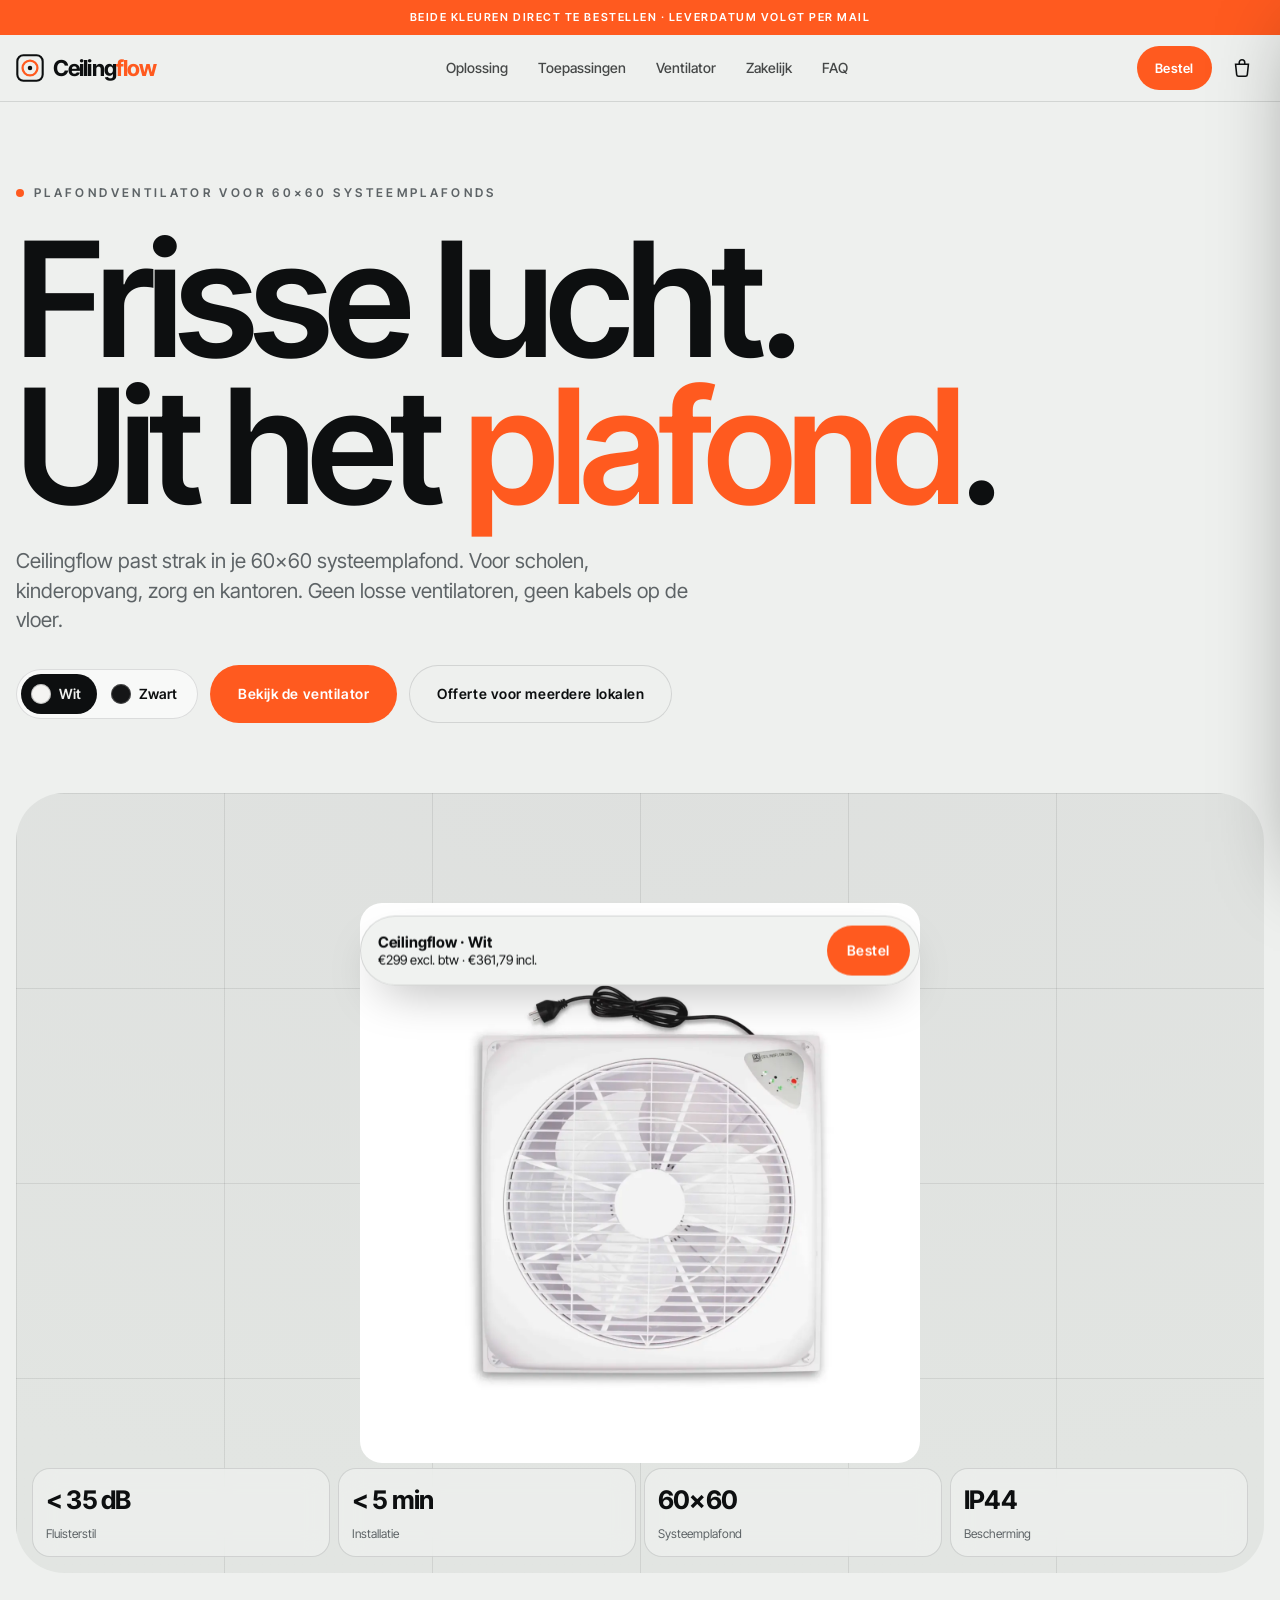
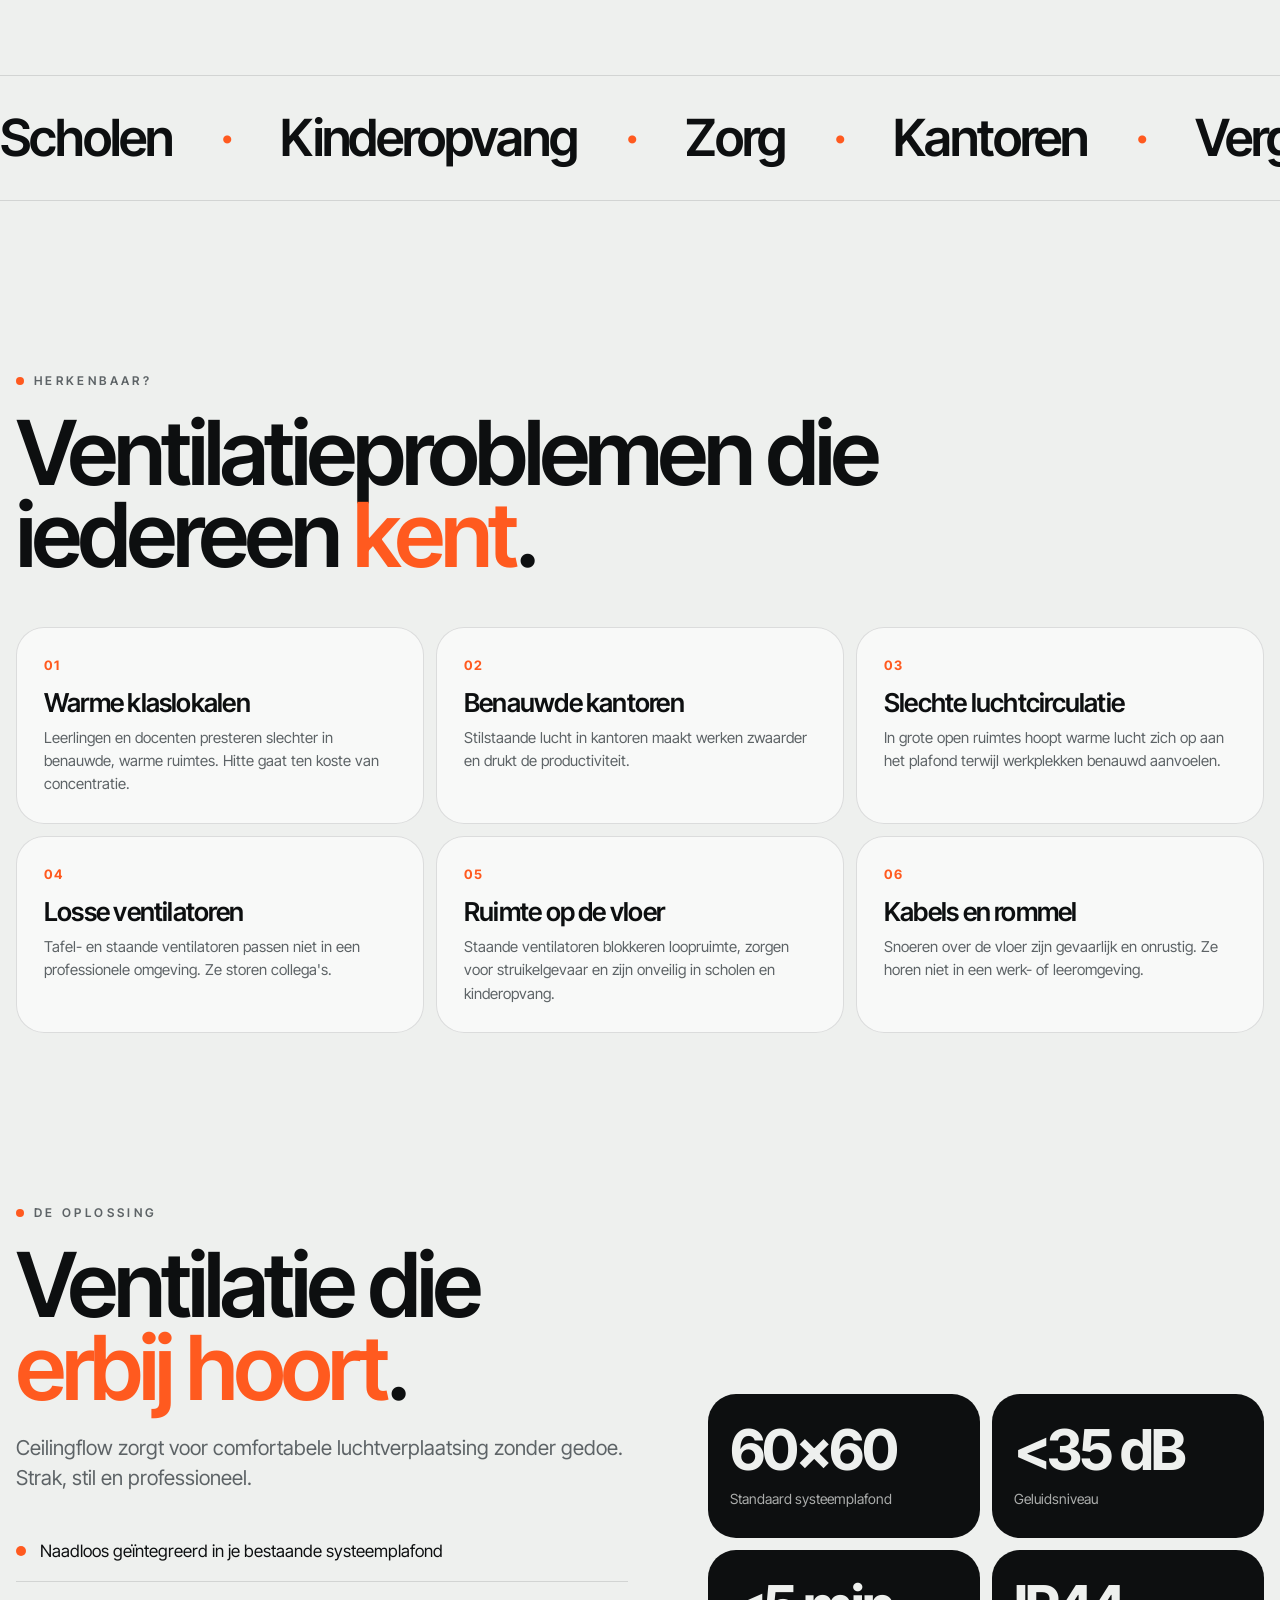
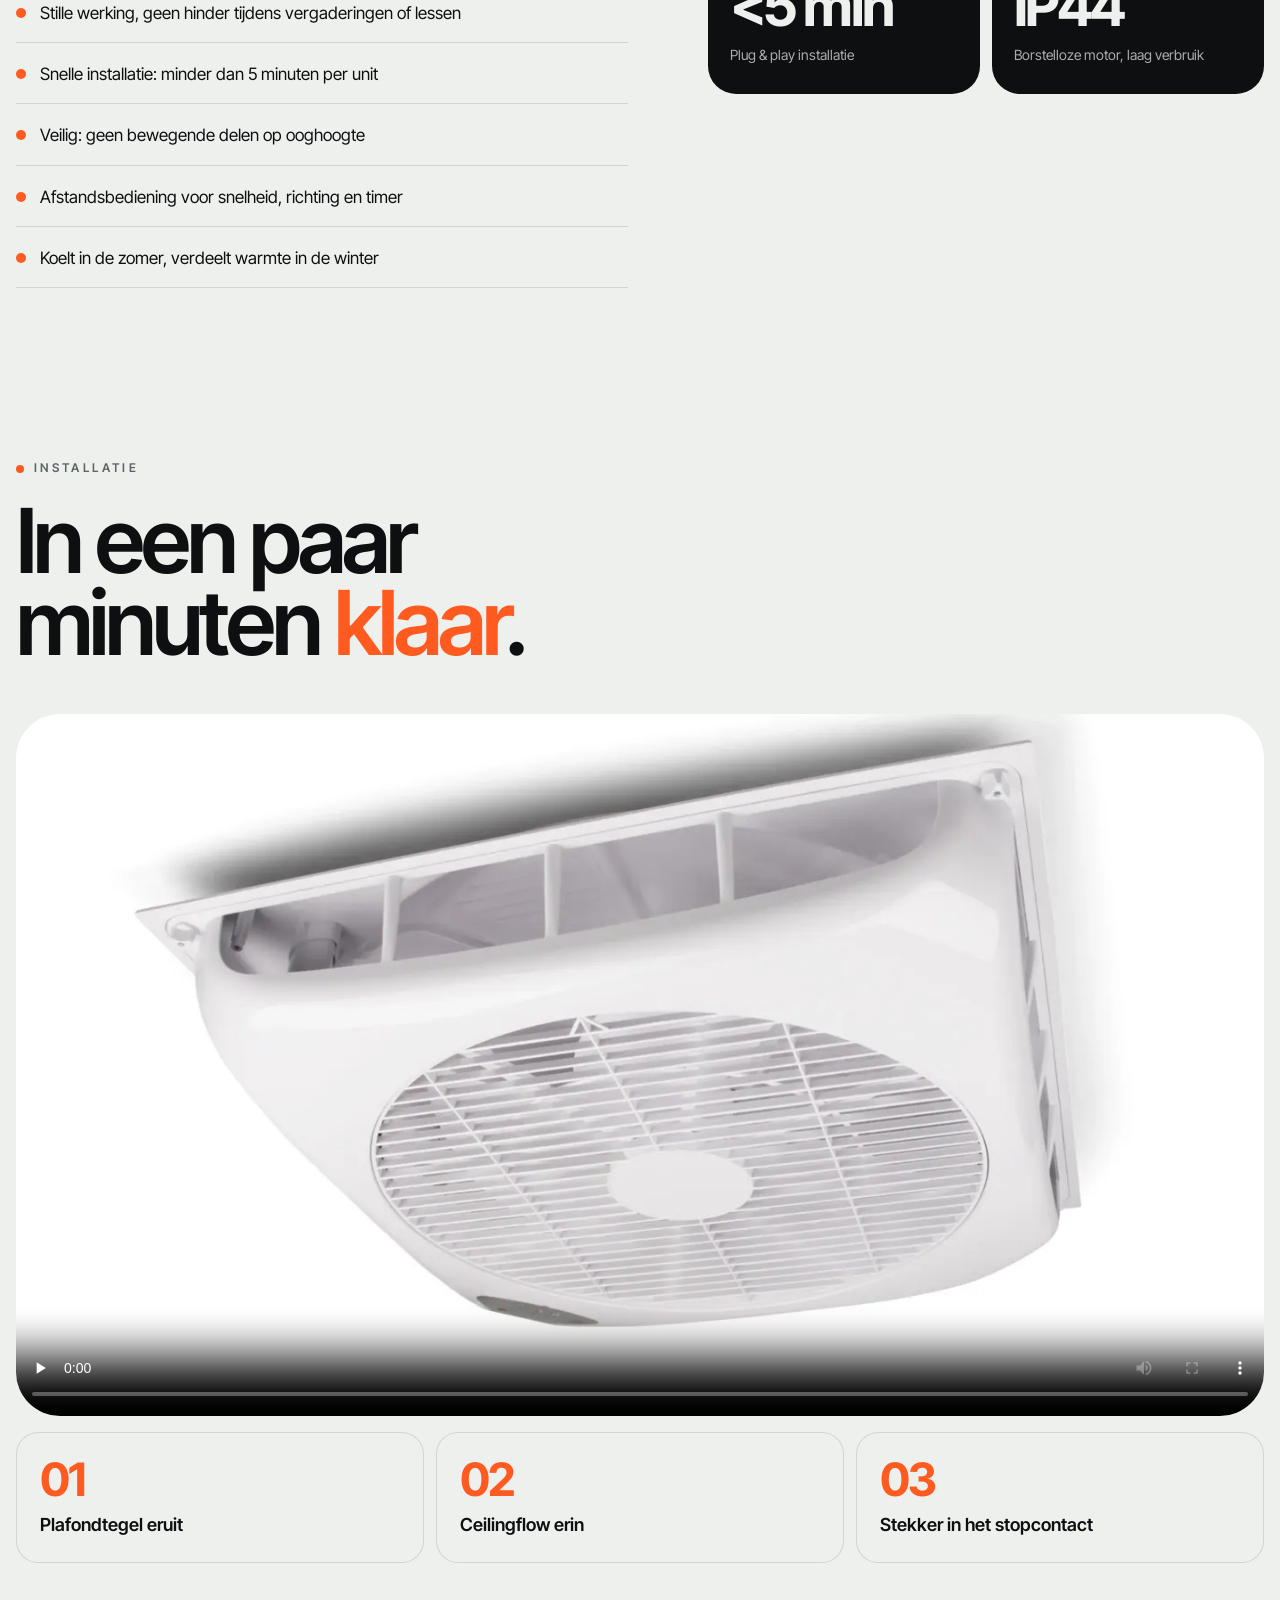
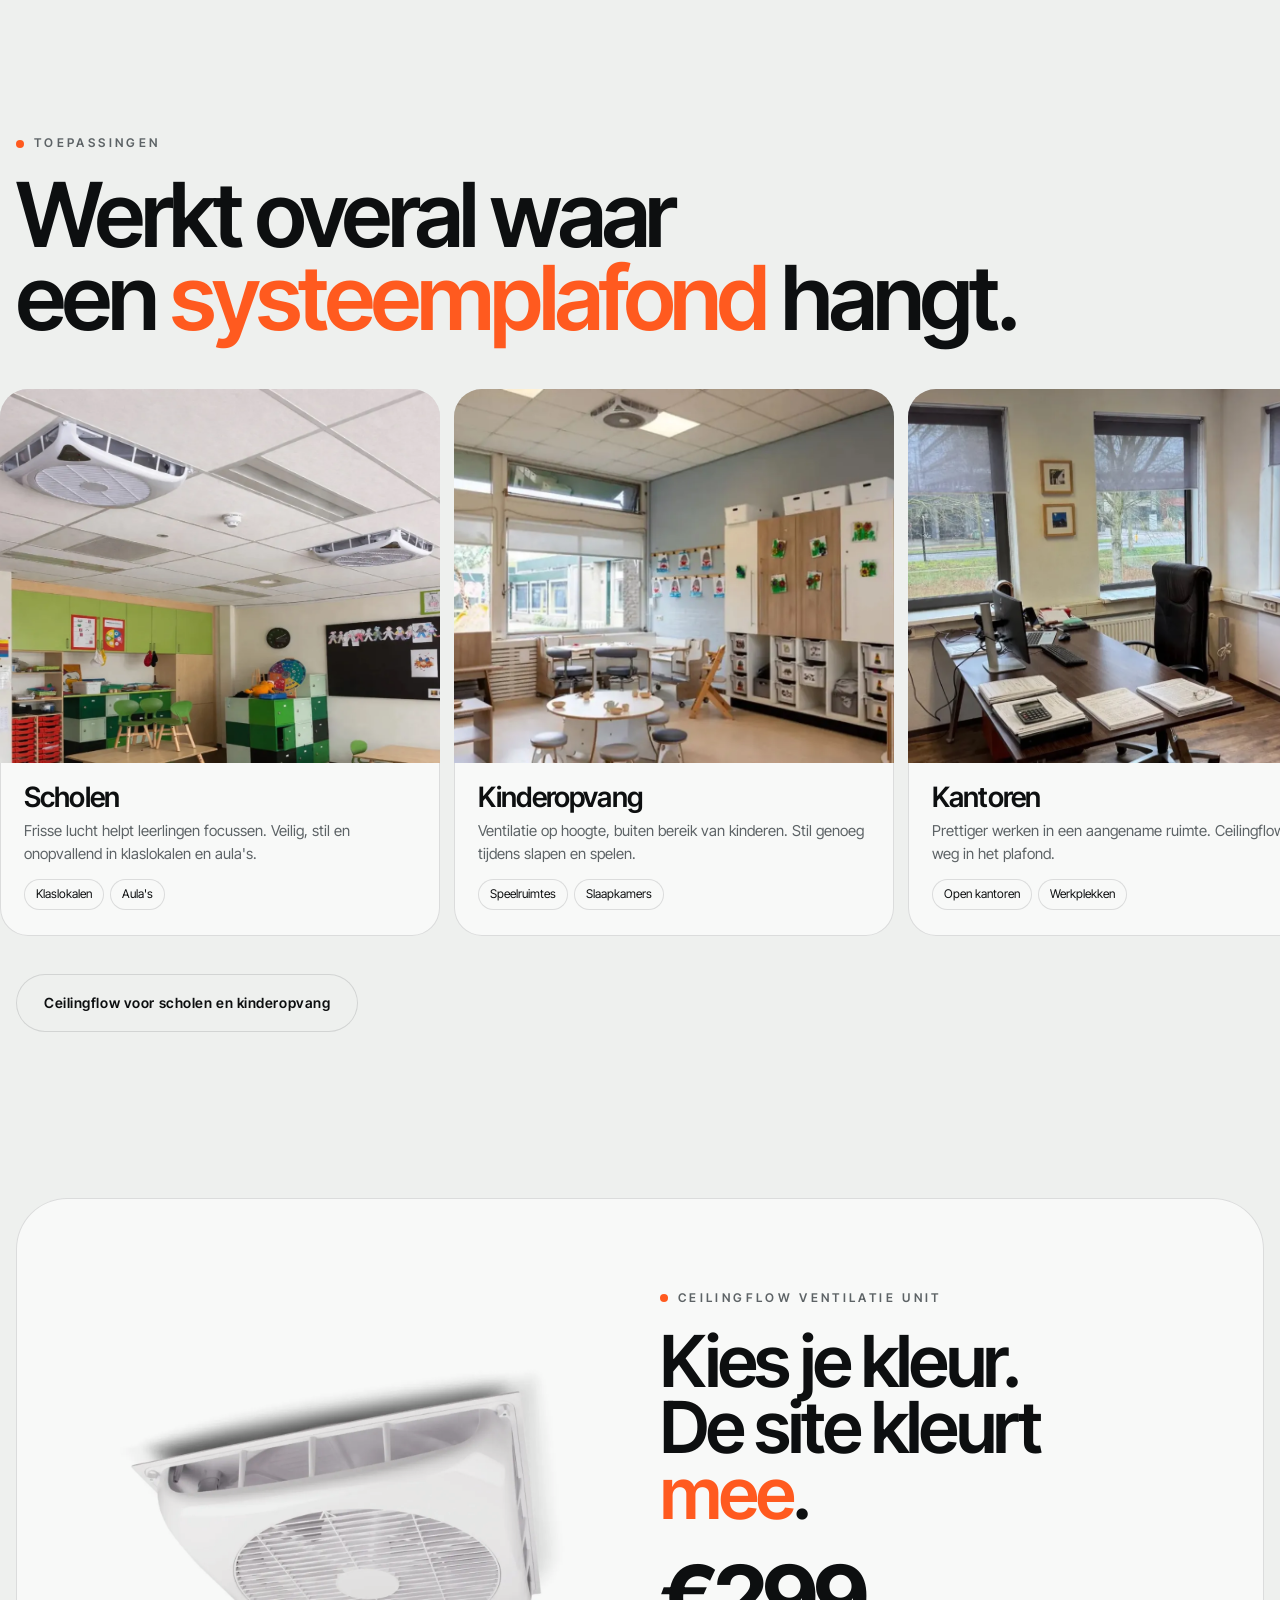
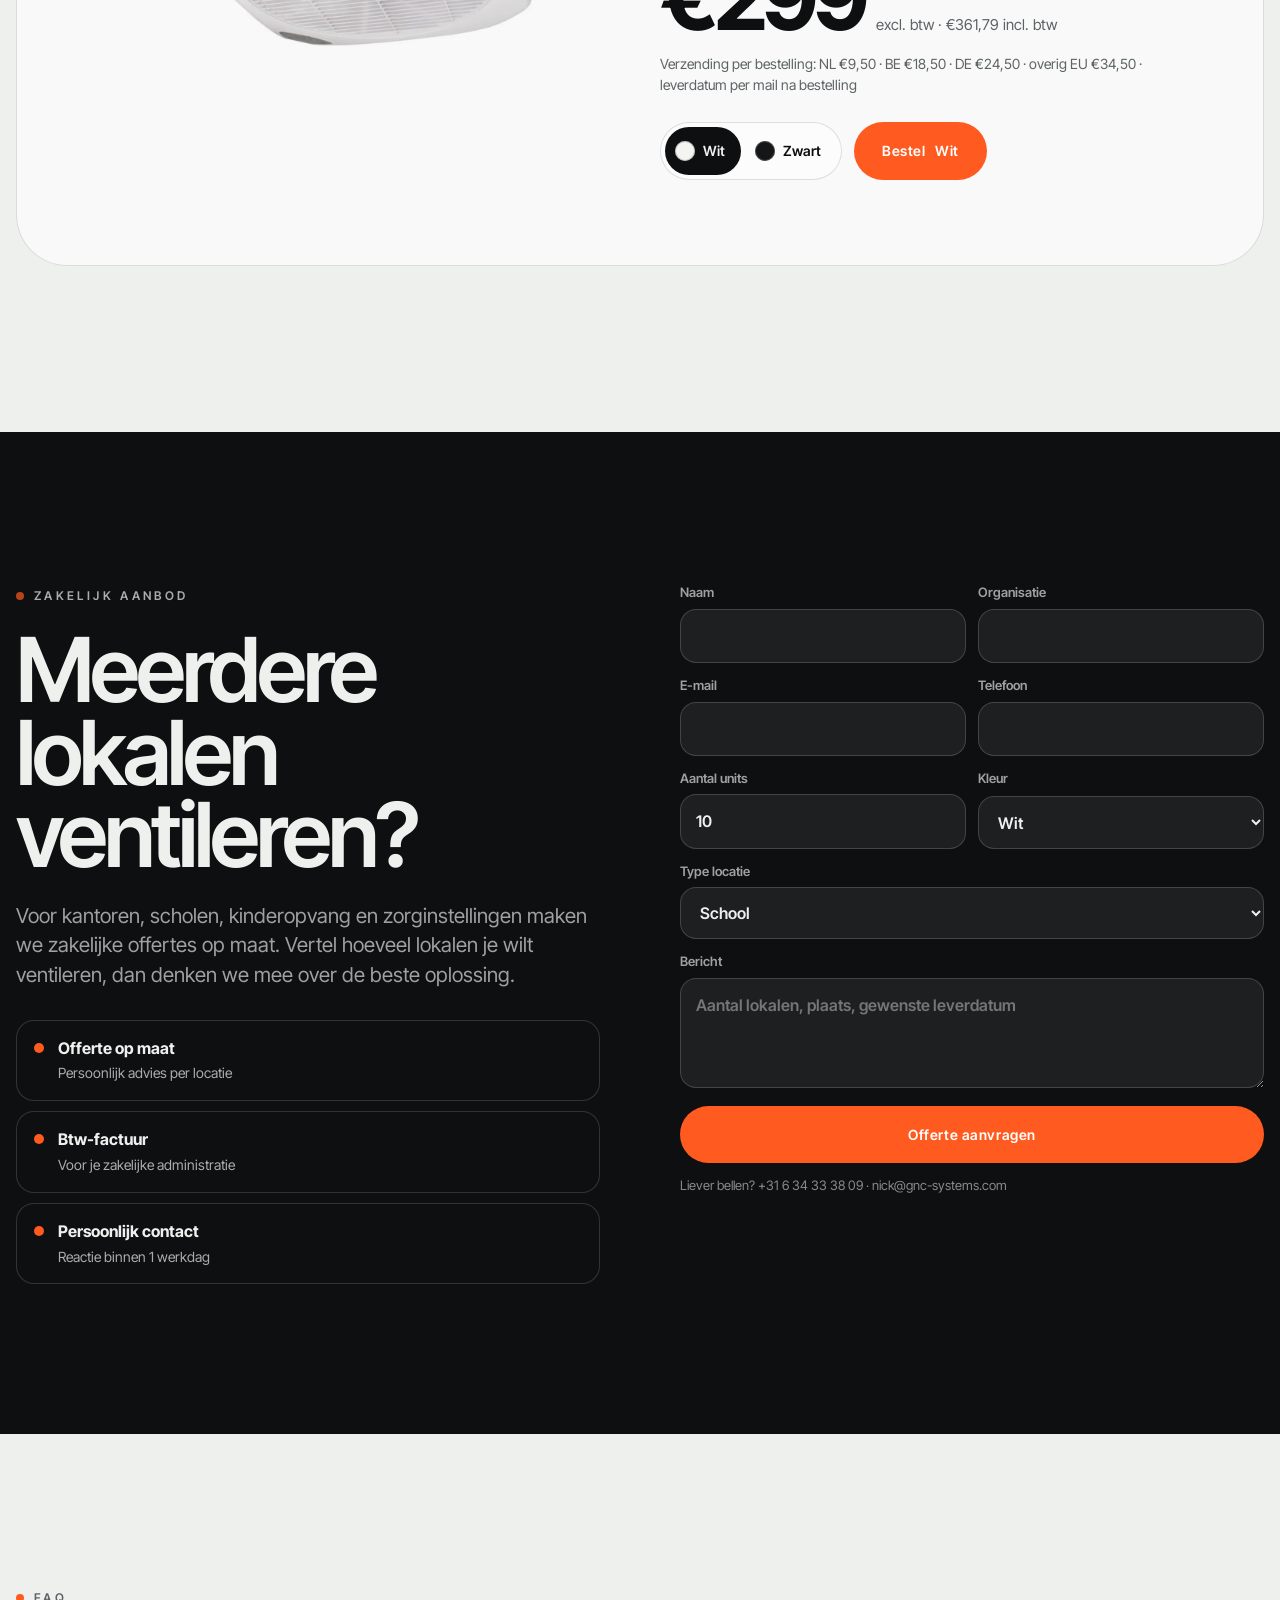
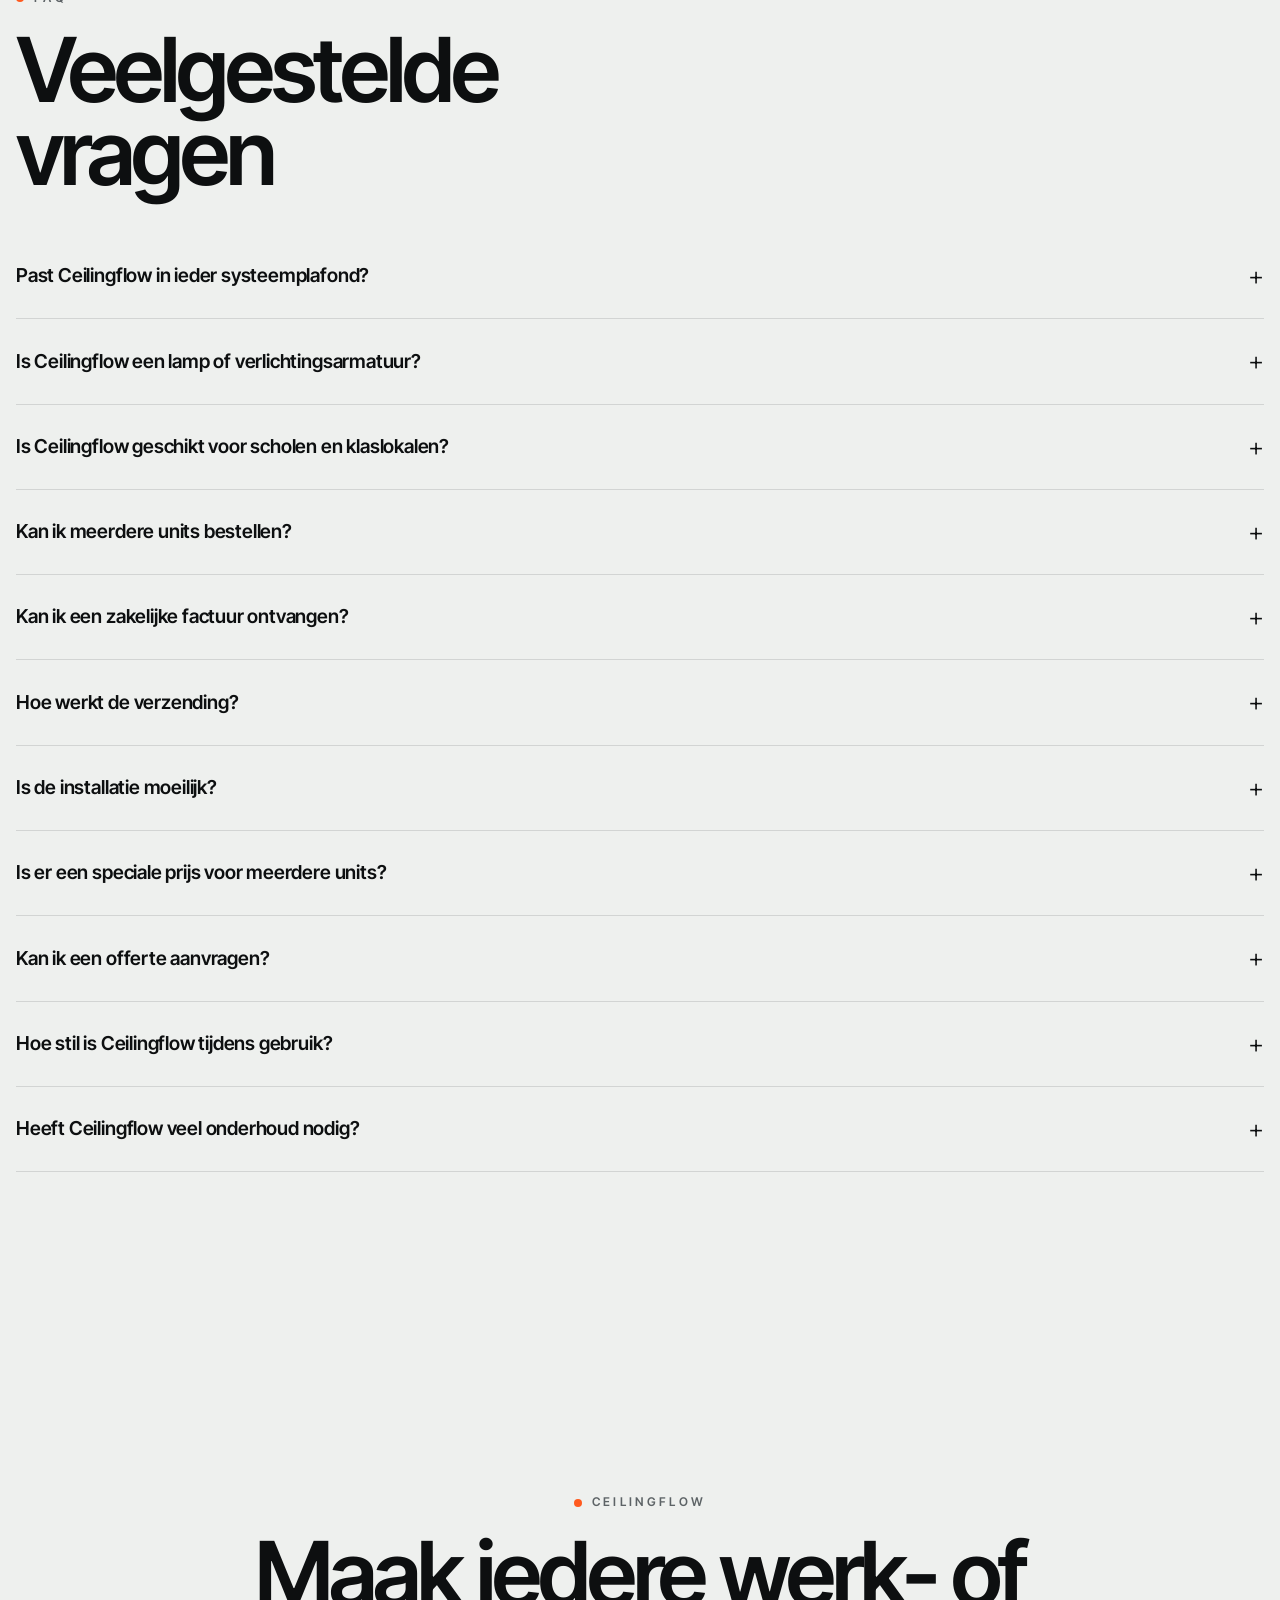
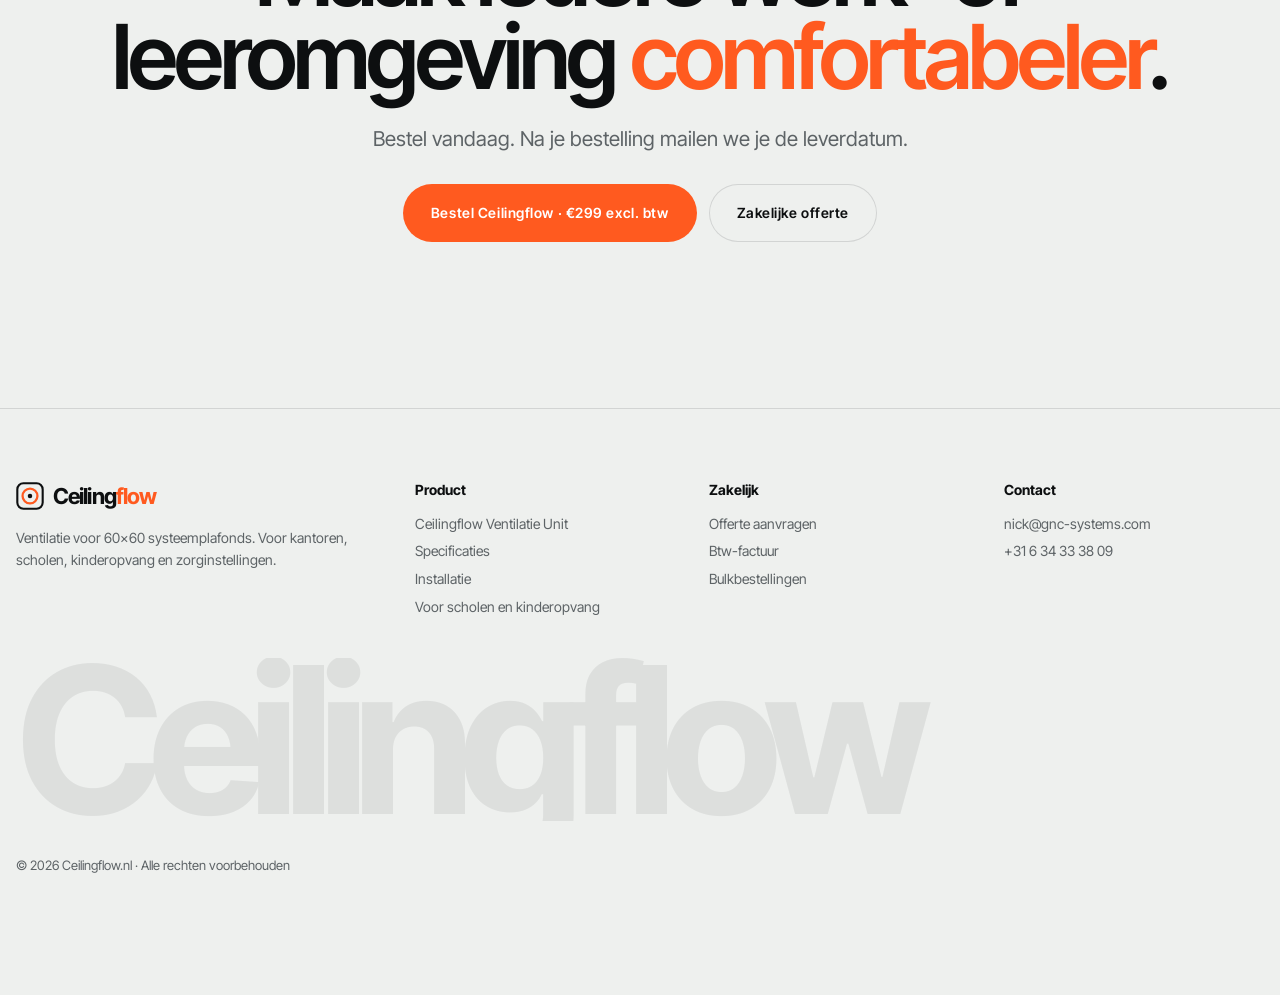
==== index.html @ 970395ad "Levertijdtekst: 1 november-beloftes vervangen door leverdatum per mail; availabilityStarts weg Co-Au" ====
<!doctype html>
<html lang="nl" data-kleur="wit">
<head>
<meta charset="utf-8">
<meta name="viewport" content="width=device-width, initial-scale=1, viewport-fit=cover">
<title>Ceilingflow · Plafondventilator voor 60x60 systeemplafond</title>
<meta name="description" content="Ceilingflow is de stille plafondventilator voor 60x60 systeemplafonds in scholen, kinderopvang, zorg en kantoren. €299 excl. btw, in Wit en Zwart, installatie in minder dan 5 minuten.">
<link rel="canonical" href="https://ceilingflow.nl/">
<meta property="og:type" content="website">
<meta property="og:site_name" content="Ceilingflow">
<meta property="og:locale" content="nl_NL">
<meta property="og:title" content="Ceilingflow · Plafondventilator voor 60x60 systeemplafond">
<meta property="og:description" content="Ceilingflow is de stille plafondventilator voor 60x60 systeemplafonds in scholen, kinderopvang, zorg en kantoren. €299 excl. btw, in Wit en Zwart, installatie in minder dan 5 minuten.">
<meta property="og:url" content="https://ceilingflow.nl/">
<meta property="og:image" content="https://ceilingflow.nl/img/og.jpg">
<meta name="twitter:card" content="summary_large_image">
<meta name="theme-color" content="#eef0ee">
<link rel="icon" href="data:image/svg+xml,%3Csvg xmlns=%22http://www.w3.org/2000/svg%22 viewBox=%220 0 64 64%22%3E%3Crect width=%2264%22 height=%2264%22 rx=%2214%22 fill=%22%230d0f10%22/%3E%3Ccircle cx=%2232%22 cy=%2232%22 r=%2218%22 fill=%22none%22 stroke=%22%23ff5a1f%22 stroke-width=%225%22/%3E%3Ccircle cx=%2232%22 cy=%2232%22 r=%225%22 fill=%22%23eef0ee%22/%3E%3C/svg%3E">
<link rel="preconnect" href="https://fonts.googleapis.com"><link rel="preconnect" href="https://fonts.gstatic.com" crossorigin><link href="https://fonts.googleapis.com/css2?family=Inter+Tight:wght@400;500;600;700&display=swap" rel="stylesheet">
<link rel="stylesheet" href="/assets/site.css">
<script>try{var k=new URLSearchParams(location.search).get('kleur')||localStorage.getItem('cf_kleur');if(k==='zwart'||k==='wit')document.documentElement.dataset.kleur=k}catch(e){}</script>
<script defer src="https://stats.1v1battles.com/nv.js" data-website-id="1ebd27a4-63bb-4b8e-ae21-0f3f4cb14564"></script>
<style>
.hero{padding:clamp(40px,6vw,80px) 0 0;overflow:hidden}
.hero .wrap{display:grid;gap:30px}
.hero h1{font-size:clamp(56px,12.5vw,200px);margin:22px 0 26px}
.hero .row{display:flex;flex-wrap:wrap;gap:12px;align-items:center;margin-top:30px}
.stage{position:relative;margin-top:clamp(20px,4vw,40px);aspect-ratio:16/10;border-radius:clamp(26px,4vw,48px);overflow:hidden;background:radial-gradient(120% 90% at 50% 0%,color-mix(in srgb,var(--ink) 7%,var(--bg)),var(--bg2));transition:background .9s}
@media(max-width:700px){.stage{aspect-ratio:4/5}}
.stage .grid{position:absolute;inset:0;background-image:linear-gradient(var(--line) 1px,transparent 1px),linear-gradient(90deg,var(--line) 1px,transparent 1px);background-size:calc(100%/6) calc(100%/4);opacity:.7}
@media(max-width:700px){.stage .grid{background-size:calc(100%/3) calc(100%/5)}}
.stage .swap{position:absolute;left:50%;top:50%;width:min(62%,560px);aspect-ratio:1;translate:-50% -50%;transform:perspective(1200px) rotateX(calc(var(--p,0)*28deg)) scale(calc(1 + var(--p,0)*.18));transition:transform .1s linear}
@media(max-width:700px){.stage .swap{width:86%}}
.stage .swap img{width:100%;height:100%;object-fit:cover;border-radius:22px;box-shadow:0 50px 80px -30px rgba(0,0,0,.45),0 0 0 1px var(--line)}
html[data-kleur=wit] .stage .swap img{mix-blend-mode:multiply;box-shadow:none}
.chips{position:absolute;left:16px;right:16px;bottom:16px;display:grid;grid-template-columns:repeat(4,1fr);gap:8px}
@media(max-width:700px){.chips{grid-template-columns:repeat(2,1fr)}}
.chips div{padding:12px 14px;border-radius:18px;background:color-mix(in srgb,var(--bg) 78%,transparent);backdrop-filter:blur(12px);box-shadow:inset 0 0 0 1px var(--line)}
.chips b{display:block;font-size:clamp(18px,2vw,26px);letter-spacing:-.03em}
.chips span{font-size:12px;color:var(--soft)}
.marq{overflow:hidden;border-block:1px solid var(--line);padding:22px 0;margin-top:clamp(60px,8vw,110px)}
.marq div{display:flex;gap:48px;width:max-content;animation:mq 38s linear infinite;font-size:clamp(28px,4vw,56px);font-weight:600;letter-spacing:-.04em;white-space:nowrap}
.marq span::after{content:"·";margin-left:48px;color:var(--acc)}
@keyframes mq{to{transform:translateX(-50%)}}
.sec{padding:clamp(90px,13vw,170px) 0}
.probs{display:grid;gap:12px;margin-top:50px}
@media(min-width:700px){.probs{grid-template-columns:1fr 1fr}}
@media(min-width:1100px){.probs{grid-template-columns:repeat(3,1fr)}}
.probs article{padding:28px;border-radius:var(--r);background:var(--card);box-shadow:inset 0 0 0 1px var(--line)}
.probs .n{font-size:13px;color:var(--acc);font-weight:700;letter-spacing:.1em}
.probs h3{font-size:26px;margin:14px 0 10px;letter-spacing:-.03em;line-height:1.05}
.probs p{color:var(--soft);font-size:15px}
.sol{display:grid;gap:50px}
@media(min-width:1000px){.sol{grid-template-columns:1.1fr 1fr;align-items:center;gap:80px}}
.sol ul{list-style:none;margin-top:30px;display:grid;gap:2px}
.sol li{display:flex;gap:14px;padding:16px 0;border-bottom:1px solid var(--line);font-size:17px}
.sol li::before{content:"";flex:0 0 10px;height:10px;margin-top:8px;border-radius:50%;background:var(--acc)}
.stats{display:grid;grid-template-columns:1fr 1fr;gap:12px}
.stats div{padding:28px 22px;border-radius:var(--r);background:var(--inv);color:var(--invink);transition:background-color .9s,color .9s}
.stats b{display:block;font-size:clamp(34px,4.4vw,60px);letter-spacing:-.05em;line-height:1}
.stats span{display:block;margin-top:10px;font-size:14px;opacity:.7}
.vid{margin-top:50px;border-radius:clamp(24px,4vw,44px);overflow:hidden;background:#000}
.vid video{width:100%;aspect-ratio:16/9;object-fit:cover}
.steps{display:grid;gap:12px;margin-top:16px}
@media(min-width:800px){.steps{grid-template-columns:repeat(3,1fr)}}
.steps div{padding:24px;border-radius:22px;box-shadow:inset 0 0 0 1px var(--line)}
.steps b{font-size:46px;letter-spacing:-.05em;color:var(--acc);line-height:1}
.steps p{margin-top:8px;font-weight:600;font-size:18px}
.apps{display:flex;gap:14px;overflow-x:auto;scroll-snap-type:x mandatory;padding:50px 16px 10px;margin:0 -16px;scrollbar-width:none}
.apps::-webkit-scrollbar{display:none}
.apps article{flex:0 0 min(84%,440px);scroll-snap-align:start;border-radius:var(--r);overflow:hidden;background:var(--card);box-shadow:inset 0 0 0 1px var(--line)}
.apps img{width:100%;aspect-ratio:4/3.4;object-fit:cover}
.apps .t{padding:22px 24px 26px}
.apps h3{font-size:28px;letter-spacing:-.03em}
.apps p{color:var(--soft);font-size:15px;margin-top:8px}
.apps .tags{display:flex;gap:6px;margin-top:14px;flex-wrap:wrap}
.apps .tags span{font-size:12px;padding:6px 12px;border-radius:999px;box-shadow:inset 0 0 0 1px var(--line)}
.buy{display:grid;gap:40px;padding:clamp(28px,5vw,64px);border-radius:clamp(28px,4vw,52px);background:var(--card);box-shadow:inset 0 0 0 1px var(--line)}
@media(min-width:1000px){.buy{grid-template-columns:1fr 1fr;align-items:center}}
.buy .swap{aspect-ratio:1}
.buy .swap img{width:100%;height:100%;object-fit:cover;border-radius:26px}
html[data-kleur=wit] .buy .swap img{mix-blend-mode:multiply}
.pr{display:flex;align-items:baseline;gap:12px;flex-wrap:wrap;margin:26px 0 6px}
.pr b{font-size:clamp(56px,7vw,96px);letter-spacing:-.06em;line-height:1}
.pr span{color:var(--soft);font-size:15px}
.ship{font-size:14px;color:var(--soft);margin:10px 0 26px}
.end{text-align:center;padding:clamp(90px,13vw,170px) 0}
.end .h2{max-width:12em;margin:20px auto 26px}
.mbar{position:fixed;left:12px;right:12px;bottom:calc(12px + env(safe-area-inset-bottom));z-index:80;display:flex;align-items:center;gap:12px;padding:10px 10px 10px 18px;border-radius:999px;background:color-mix(in srgb,var(--bg) 86%,transparent);backdrop-filter:blur(18px);-webkit-backdrop-filter:blur(18px);box-shadow:inset 0 0 0 1px var(--line),0 20px 50px -20px rgba(0,0,0,.4);transform:translateY(140%);transition:transform .7s var(--ease),background-color .9s}
.mbar.show{transform:none}
.mbar .t{flex:1;min-width:0;font-size:13px;line-height:1.25}
.mbar .t b{display:block;font-size:15px}
.mbar .btn{padding:14px 20px}
@media(min-width:1000px){.mbar{left:50%;right:auto;width:560px;translate:-50% 0}}
</style><script type="application/ld+json">{"@context": "https://schema.org", "@type": "Product", "name": "Ceilingflow Ventilatie Unit", "sku": "CF-6060-001", "brand": {"@type": "Brand", "name": "Ceilingflow"}, "description": "Plafondventilator voor 60x60 systeemplafonds. Onder 35 dB, installatie in minder dan 5 minuten, IP44, borstelloze motor, afstandsbediening inbegrepen. Verkrijgbaar in Wit en Zwart.", "image": ["https://ceilingflow.nl/img/wit.webp", "https://ceilingflow.nl/img/zwart.webp"], "color": "Wit, Zwart", "offers": [{"@type": "Offer", "name": "Ceilingflow Wit", "url": "https://ceilingflow.nl/ventilator/?kleur=wit", "priceCurrency": "EUR", "price": "361.79", "priceSpecification": [{"@type": "UnitPriceSpecification", "price": "361.79", "priceCurrency": "EUR", "valueAddedTaxIncluded": true}, {"@type": "UnitPriceSpecification", "price": "299.00", "priceCurrency": "EUR", "valueAddedTaxIncluded": false}], "availability": "https://schema.org/PreOrder", "itemCondition": "https://schema.org/NewCondition", "shippingDetails": [{"@type": "OfferShippingDetails", "shippingRate": {"@type": "MonetaryAmount", "value": "9.50", "currency": "EUR"}, "shippingDestination": [{"@type": "DefinedRegion", "addressCountry": "NL"}]}, {"@type": "OfferShippingDetails", "shippingRate": {"@type": "MonetaryAmount", "value": "18.50", "currency": "EUR"}, "shippingDestination": [{"@type": "DefinedRegion", "addressCountry": "BE"}]}, {"@type": "OfferShippingDetails", "shippingRate": {"@type": "MonetaryAmount", "value": "24.50", "currency": "EUR"}, "shippingDestination": [{"@type": "DefinedRegion", "addressCountry": "DE"}]}]}, {"@type": "Offer", "name": "Ceilingflow Zwart", "url": "https://ceilingflow.nl/ventilator/?kleur=zwart", "priceCurrency": "EUR", "price": "361.79", "priceSpecification": [{"@type": "UnitPriceSpecification", "price": "361.79", "priceCurrency": "EUR", "valueAddedTaxIncluded": true}, {"@type": "UnitPriceSpecification", "price": "299.00", "priceCurrency": "EUR", "valueAddedTaxIncluded": false}], "availability": "https://schema.org/PreOrder", "itemCondition": "https://schema.org/NewCondition", "shippingDetails": [{"@type": "OfferShippingDetails", "shippingRate": {"@type": "MonetaryAmount", "value": "9.50", "currency": "EUR"}, "shippingDestination": [{"@type": "DefinedRegion", "addressCountry": "NL"}]}, {"@type": "OfferShippingDetails", "shippingRate": {"@type": "MonetaryAmount", "value": "18.50", "currency": "EUR"}, "shippingDestination": [{"@type": "DefinedRegion", "addressCountry": "BE"}]}, {"@type": "OfferShippingDetails", "shippingRate": {"@type": "MonetaryAmount", "value": "24.50", "currency": "EUR"}, "shippingDestination": [{"@type": "DefinedRegion", "addressCountry": "DE"}]}]}]}</script><script type="application/ld+json">{"@context": "https://schema.org", "@type": "FAQPage", "mainEntity": [{"@type": "Question", "name": "Past Ceilingflow in ieder systeemplafond?", "acceptedAnswer": {"@type": "Answer", "text": "Ceilingflow is ontworpen voor het standaard 60×60 cm systeemplafond. Dat is het meest gebruikte formaat in kantoren, scholen, zorginstellingen en andere professionele omgevingen. Heb je een afwijkend formaat? Neem dan contact op voor advies."}}, {"@type": "Question", "name": "Is Ceilingflow een lamp of verlichtingsarmatuur?", "acceptedAnswer": {"@type": "Answer", "text": "Nee. Ceilingflow is geen lamp. Het is een ventilatie-oplossing voor het 60×60 systeemplafond die zorgt voor luchtcirculatie, niet voor verlichting. Je plaatst Ceilingflow naast je bestaande verlichting."}}, {"@type": "Question", "name": "Is Ceilingflow geschikt voor scholen en klaslokalen?", "acceptedAnswer": {"@type": "Answer", "text": "Ja. De stille werking stoort niet tijdens lessen of toetsen. De geïntegreerde montage is veilig voor kinderen en de strakke uitstraling past in iedere schoolomgeving."}}, {"@type": "Question", "name": "Kan ik meerdere units bestellen?", "acceptedAnswer": {"@type": "Answer", "text": "Ja, je bestelt eenvoudig meerdere units. Na je bestelling mailen we je de leverdatum. Voor grotere aantallen of maatwerk vraag je een zakelijke offerte aan, dan denken we mee over de beste oplossing voor jouw situatie."}}, {"@type": "Question", "name": "Kan ik een zakelijke factuur ontvangen?", "acceptedAnswer": {"@type": "Answer", "text": "Ja. Je ontvangt altijd een btw-factuur bij je bestelling. Je kunt je KvK-nummer en btw-nummer opgeven bij het bestellen."}}, {"@type": "Question", "name": "Hoe werkt de verzending?", "acceptedAnswer": {"@type": "Answer", "text": "De prijs is €299 excl. btw (€361,79 incl. btw), exclusief verzendkosten. Verzending kost per bestelling, ongeacht het aantal: Nederland €9,50, België €18,50, Duitsland en de rest van West-Europa €24,50, overige EU-landen €34,50. Buiten Europa leveren we alleen op aanvraag via het offerteformulier. Bestellen kan direct: na je bestelling mailen we je de leverdatum."}}, {"@type": "Question", "name": "Is de installatie moeilijk?", "acceptedAnswer": {"@type": "Answer", "text": "Nee. Ceilingflow plaats je in het bestaande 60×60 plafondrooster, net als een verlichtingsarmatuur. Installatie duurt gemiddeld minder dan 5 minuten per unit. Er zijn geen bouwkundige aanpassingen of speciaal gereedschap nodig."}}, {"@type": "Question", "name": "Is er een speciale prijs voor meerdere units?", "acceptedAnswer": {"@type": "Answer", "text": "Bij afname van meerdere units vraag je een zakelijke offerte aan. We maken een offerte op maat. Gebruik het offerteformulier of bel ons direct."}}, {"@type": "Question", "name": "Kan ik een offerte aanvragen?", "acceptedAnswer": {"@type": "Answer", "text": "Ja, via het offerteformulier op deze site. Geef het gewenste aantal units, de locatie en je contactgegevens op. Je krijgt binnen één werkdag een offerte op maat."}}, {"@type": "Question", "name": "Hoe stil is Ceilingflow tijdens gebruik?", "acceptedAnswer": {"@type": "Answer", "text": "Ceilingflow werkt onder 35 dB, vergelijkbaar met een zachte fluisterstem. Geschikt tijdens vergaderingen, lessen, behandelingen en in slaapruimtes van de kinderopvang."}}, {"@type": "Question", "name": "Heeft Ceilingflow veel onderhoud nodig?", "acceptedAnswer": {"@type": "Answer", "text": "Het onderhoud is minimaal. De luchtinlaat een paar keer per jaar reinigen is genoeg. Er zijn geen slijtende onderdelen die regelmatig vervangen moeten worden."}}]}</script><script type="application/ld+json">{"@context":"https://schema.org","@type":"Organization","name":"Ceilingflow","url":"https://ceilingflow.nl/","email":"nick@gnc-systems.com","telephone":"+31 6 34 33 38 09"}</script>
</head>
<body>
<div class="topbar">Beide kleuren direct te bestellen · leverdatum volgt per mail</div>
<nav class="main"><div class="wrap">
  <a class="logo" href="/" aria-label="Ceilingflow home"><svg viewBox="0 0 32 32" aria-hidden="true"><rect x="1.5" y="1.5" width="29" height="29" rx="7" fill="none" stroke="currentColor" stroke-width="2.4"/><circle cx="16" cy="16" r="8.5" fill="none" stroke="#ff5a1f" stroke-width="2.6"/><circle cx="16" cy="16" r="2.6" fill="currentColor"/></svg><span>Ceiling<i>flow</i></span></a>
  <div class="navl"><a href="#oplossing">Oplossing</a><a href="#toepassingen">Toepassingen</a><a href="/ventilator/">Ventilator</a><a href="#offerte">Zakelijk</a><a href="#faq">FAQ</a></div>
  <div class="navr">
    <a class="btn acc" href="/ventilator/">Bestel</a>
    <button class="cartbtn" type="button" data-cart-open aria-label="Winkelmandje" hidden><svg width="22" height="22" viewBox="0 0 24 24" fill="none" stroke="currentColor" stroke-width="1.7"><path d="M5 8h14l-1.2 11.2a2 2 0 0 1-2 1.8H8.2a2 2 0 0 1-2-1.8z"/><path d="M9 8V6a3 3 0 0 1 6 0v2"/></svg><span class="cc" data-cart-count></span></button>
  </div>
</div></nav>

<main>
<section class="hero"><div class="wrap">
  <div>
    <span class="eyebrow rv">Plafondventilator voor 60×60 systeemplafonds</span>
    <h1 class="rv d1">Frisse lucht.<br>Uit het <em>plafond</em>.</h1>
    <p class="lead rv d2">Ceilingflow past strak in je 60×60 systeemplafond. Voor scholen, kinderopvang, zorg en kantoren. Geen losse ventilatoren, geen kabels op de vloer.</p>
    <div class="row rv d3"><div class="kleur" role="group" aria-label="Kies kleur"><button type="button" data-set-kleur="wit" aria-pressed="true"><i style="background:#f4f4f2"></i>Wit</button><button type="button" data-set-kleur="zwart" aria-pressed="false"><i style="background:#151617"></i>Zwart</button></div><a class="btn acc" href="/ventilator/">Bekijk de ventilator</a><a class="btn ghost" href="#offerte">Offerte voor meerdere lokalen</a></div>
  </div>
  <div class="stage rv" id="stage">
    <div class="grid"></div>
    <div class="swap"><img class="w" src="/img/wit.webp" alt="Ceilingflow plafondventilator in wit" fetchpriority="high"><img class="z" src="/img/zwart.webp" alt="Ceilingflow plafondventilator in zwart"></div>
    <div class="chips"><div><b>&lt; 35 dB</b><span>Fluisterstil</span></div><div><b>&lt; 5 min</b><span>Installatie</span></div><div><b>60×60</b><span>Systeemplafond</span></div><div><b>IP44</b><span>Bescherming</span></div></div>
  </div>
</div>
<div class="marq" aria-hidden="true"><div><span>Scholen</span><span>Kinderopvang</span><span>Zorg</span><span>Kantoren</span><span>Vergaderruimtes</span><span>Praktijkruimtes</span><span>Showrooms</span><span>Scholen</span><span>Kinderopvang</span><span>Zorg</span><span>Kantoren</span><span>Vergaderruimtes</span><span>Praktijkruimtes</span><span>Showrooms</span></div></div>
</section>

<section class="sec" id="probleem"><div class="wrap">
  <span class="eyebrow rv">Herkenbaar?</span>
  <h2 class="h2 rv d1" style="margin-top:20px">Ventilatie&shy;problemen die<br>iedereen <em>kent</em>.</h2>
  <div class="probs"><article class="rv d0"><div class="n">01</div><h3>Warme klaslokalen</h3><p>Leerlingen en docenten presteren slechter in benauwde, warme ruimtes. Hitte gaat ten koste van concentratie.</p></article><article class="rv d1"><div class="n">02</div><h3>Benauwde kantoren</h3><p>Stilstaande lucht in kantoren maakt werken zwaarder en drukt de productiviteit.</p></article><article class="rv d2"><div class="n">03</div><h3>Slechte luchtcirculatie</h3><p>In grote open ruimtes hoopt warme lucht zich op aan het plafond terwijl werkplekken benauwd aanvoelen.</p></article><article class="rv d0"><div class="n">04</div><h3>Losse ventilatoren</h3><p>Tafel- en staande ventilatoren passen niet in een professionele omgeving. Ze storen collega's.</p></article><article class="rv d1"><div class="n">05</div><h3>Ruimte op de vloer</h3><p>Staande ventilatoren blokkeren loopruimte, zorgen voor struikelgevaar en zijn onveilig in scholen en kinderopvang.</p></article><article class="rv d2"><div class="n">06</div><h3>Kabels en rommel</h3><p>Snoeren over de vloer zijn gevaarlijk en onrustig. Ze horen niet in een werk- of leeromgeving.</p></article></div>
</div></section>

<section class="sec" id="oplossing" style="padding-top:0"><div class="wrap sol">
  <div>
    <span class="eyebrow rv">De oplossing</span>
    <h2 class="h2 rv d1" style="margin-top:20px">Ventilatie die<br><em>erbij hoort</em>.</h2>
    <p class="lead rv d2" style="margin-top:24px">Ceilingflow zorgt voor comfortabele luchtverplaatsing zonder gedoe. Strak, stil en professioneel.</p>
    <ul>
      <li class="rv">Naadloos geïntegreerd in je bestaande systeemplafond</li>
      <li class="rv">Stille werking, geen hinder tijdens vergaderingen of lessen</li>
      <li class="rv">Snelle installatie: minder dan 5 minuten per unit</li>
      <li class="rv">Veilig: geen bewegende delen op ooghoogte</li>
      <li class="rv">Afstandsbediening voor snelheid, richting en timer</li>
      <li class="rv">Koelt in de zomer, verdeelt warmte in de winter</li>
    </ul>
  </div>
  <div class="stats">
    <div class="rv"><b>60×60</b><span>Standaard systeemplafond</span></div>
    <div class="rv d1"><b>&lt;35 dB</b><span>Geluidsniveau</span></div>
    <div class="rv d2"><b>&lt;5 min</b><span>Plug &amp; play installatie</span></div>
    <div class="rv d3"><b>IP44</b><span>Borstelloze motor, laag verbruik</span></div>
  </div>
</div></section>

<section class="sec" id="installatie" style="padding-top:0"><div class="wrap">
  <span class="eyebrow rv">Installatie</span>
  <h2 class="h2 rv d1" style="margin-top:20px">In een paar<br>minuten <em>klaar</em>.</h2>
  <div class="vid rv"><video controls playsinline preload="none" poster="/img/installatie-poster.webp"><source src="/img/installatie.mp4" type="video/mp4"></video></div>
  <div class="steps"><div class="rv"><b>01</b><p>Plafondtegel eruit</p></div><div class="rv d1"><b>02</b><p>Ceilingflow erin</p></div><div class="rv d2"><b>03</b><p>Stekker in het stopcontact</p></div></div>
</div></section>

<section class="sec" id="toepassingen" style="padding-top:0"><div class="wrap">
  <span class="eyebrow rv">Toepassingen</span>
  <h2 class="h2 rv d1" style="margin-top:20px">Werkt overal waar<br>een <em>systeemplafond</em> hangt.</h2>
  <div class="apps"><article class="rv"><img src="/img/school.webp" alt="Ceilingflow in een systeemplafond: scholen" loading="lazy"><div class="t"><h3>Scholen</h3><p>Frisse lucht helpt leerlingen focussen. Veilig, stil en onopvallend in klaslokalen en aula's.</p><div class="tags"><span>Klaslokalen</span><span>Aula's</span></div></div></article><article class="rv"><img src="/img/kinderopvang.webp" alt="Ceilingflow in een systeemplafond: kinderopvang" loading="lazy"><div class="t"><h3>Kinderopvang</h3><p>Ventilatie op hoogte, buiten bereik van kinderen. Stil genoeg tijdens slapen en spelen.</p><div class="tags"><span>Speelruimtes</span><span>Slaapkamers</span></div></div></article><article class="rv"><img src="/img/kantoor.webp" alt="Ceilingflow in een systeemplafond: kantoren" loading="lazy"><div class="t"><h3>Kantoren</h3><p>Prettiger werken in een aangename ruimte. Ceilingflow valt weg in het plafond.</p><div class="tags"><span>Open kantoren</span><span>Werkplekken</span></div></div></article><article class="rv"><img src="/img/school-2.webp" alt="Ceilingflow in een systeemplafond: zorg en praktijken" loading="lazy"><div class="t"><h3>Zorg en praktijken</h3><p>Stille luchtcirculatie voor klinieken, wachtkamers en behandelruimtes, zonder renovatie.</p><div class="tags"><span>Wachtkamers</span><span>Behandelkamers</span></div></div></article><article class="rv"><img src="/img/showroom.webp" alt="Ceilingflow in een systeemplafond: showrooms" loading="lazy"><div class="t"><h3>Showrooms</h3><p>Ook in showrooms en winkels past Ceilingflow strak in het systeemplafond.</p><div class="tags"><span>Showrooms</span><span>Winkels</span></div></div></article><article class="rv"><img src="/img/showroom-2.webp" alt="Ceilingflow in een systeemplafond: vergaderruimtes" loading="lazy"><div class="t"><h3>Vergaderruimtes</h3><p>Houd vergaderingen fris. Stil genoeg voor elke bespreking of presentatie.</p><div class="tags"><span>Boardrooms</span><span>Spreekkamers</span></div></div></article></div>
  <p class="rv" style="margin-top:28px"><a class="btn ghost" href="/scholen/">Ceilingflow voor scholen en kinderopvang</a></p>
</div></section>

<section class="sec" id="product" style="padding-top:0"><div class="wrap">
  <div class="buy">
    <div class="swap rv"><img class="w" src="/img/wit-hoek.webp" alt="Ceilingflow wit schuin van onderen" loading="lazy"><img class="z" src="/img/zwart-hoek.webp" alt="Ceilingflow zwart schuin van onderen" loading="lazy"></div>
    <div>
      <span class="eyebrow rv">Ceilingflow Ventilatie Unit</span>
      <h2 class="h2 rv d1" style="margin-top:20px;font-size:clamp(40px,5.6vw,80px)">Kies je kleur.<br>De site kleurt <em>mee</em>.</h2>
      <div class="pr rv d2"><b>€299</b><span>excl. btw · €361,79 incl. btw</span></div>
      <p class="ship rv d2">Verzending per bestelling: NL €9,50 · BE €18,50 · DE €24,50 · overig EU €34,50 · leverdatum per mail na bestelling</p>
      <div class="rv d3" style="display:flex;flex-wrap:wrap;gap:12px"><div class="kleur" role="group" aria-label="Kies kleur"><button type="button" data-set-kleur="wit" aria-pressed="true"><i style="background:#f4f4f2"></i>Wit</button><button type="button" data-set-kleur="zwart" aria-pressed="false"><i style="background:#151617"></i>Zwart</button></div><a class="btn acc" href="/ventilator/" id="buyLink">Bestel <span data-kleur-naam>Wit</span></a></div>
    </div>
  </div>
</div></section>

<section class="b2b" id="offerte"><div class="wrap">
  <div class="rv">
    <span class="eyebrow" style="color:inherit;opacity:.7">Zakelijk aanbod</span>
    <h2 class="h2" style="margin:22px 0 24px">Meerdere lokalen ventileren?</h2>
    <p class="lead">Voor kantoren, scholen, kinderopvang en zorginstellingen maken we zakelijke offertes op maat. Vertel hoeveel lokalen je wilt ventileren, dan denken we mee over de beste oplossing.</p>
    <div class="perks">
      <div><i></i><p><b>Offerte op maat</b><span>Persoonlijk advies per locatie</span></p></div>
      <div><i></i><p><b>Btw-factuur</b><span>Voor je zakelijke administratie</span></p></div>
      <div><i></i><p><b>Persoonlijk contact</b><span>Reactie binnen 1 werkdag</span></p></div>
    </div>
  </div>
  <form class="form rv d2" data-offerte>
    <div class="two"><label>Naam<input name="naam" required autocomplete="name"></label><label>Organisatie<input name="organisatie" autocomplete="organization"></label></div>
    <div class="two"><label>E-mail<input type="email" name="email" required autocomplete="email"></label><label>Telefoon<input type="tel" name="telefoon" autocomplete="tel"></label></div>
    <div class="two"><label>Aantal units<input type="number" name="aantal" min="1" value="10" inputmode="numeric"></label><label>Kleur<select name="kleur"><option>Wit</option><option>Zwart</option><option>Beide</option></select></label></div>
    <label>Type locatie<select name="locatie"><option>School</option><option>Kinderopvang</option><option>Zorginstelling</option><option>Kantoor</option><option>Anders</option></select></label>
    <label>Bericht<textarea name="bericht" placeholder="Aantal lokalen, plaats, gewenste leverdatum"></textarea></label>
    <button class="btn" type="submit">Offerte aanvragen</button>
    <p class="hint">Liever bellen? +31 6 34 33 38 09 · nick@gnc-systems.com</p>
  </form>
</div></section>

<section id="faq" style="padding:clamp(80px,12vw,150px) 0"><div class="wrap" style="display:grid;gap:40px">
  <div class="rv"><span class="eyebrow">FAQ</span><h2 class="h2" style="margin-top:20px">Veelgestelde<br>vragen</h2></div>
  <div><details class="rv"><summary>Past Ceilingflow in ieder systeemplafond?</summary><div class="a"><p>Ceilingflow is ontworpen voor het standaard 60×60 cm systeemplafond. Dat is het meest gebruikte formaat in kantoren, scholen, zorginstellingen en andere professionele omgevingen. Heb je een afwijkend formaat? Neem dan contact op voor advies.</p></div></details><details class="rv"><summary>Is Ceilingflow een lamp of verlichtingsarmatuur?</summary><div class="a"><p>Nee. Ceilingflow is geen lamp. Het is een ventilatie-oplossing voor het 60×60 systeemplafond die zorgt voor luchtcirculatie, niet voor verlichting. Je plaatst Ceilingflow naast je bestaande verlichting.</p></div></details><details class="rv"><summary>Is Ceilingflow geschikt voor scholen en klaslokalen?</summary><div class="a"><p>Ja. De stille werking stoort niet tijdens lessen of toetsen. De geïntegreerde montage is veilig voor kinderen en de strakke uitstraling past in iedere schoolomgeving.</p></div></details><details class="rv"><summary>Kan ik meerdere units bestellen?</summary><div class="a"><p>Ja, je bestelt eenvoudig meerdere units. Na je bestelling mailen we je de leverdatum. Voor grotere aantallen of maatwerk vraag je een zakelijke offerte aan, dan denken we mee over de beste oplossing voor jouw situatie.</p></div></details><details class="rv"><summary>Kan ik een zakelijke factuur ontvangen?</summary><div class="a"><p>Ja. Je ontvangt altijd een btw-factuur bij je bestelling. Je kunt je KvK-nummer en btw-nummer opgeven bij het bestellen.</p></div></details><details class="rv"><summary>Hoe werkt de verzending?</summary><div class="a"><p>De prijs is €299 excl. btw (€361,79 incl. btw), exclusief verzendkosten. Verzending kost per bestelling, ongeacht het aantal: Nederland €9,50, België €18,50, Duitsland en de rest van West-Europa €24,50, overige EU-landen €34,50. Buiten Europa leveren we alleen op aanvraag via het offerteformulier. Bestellen kan direct: na je bestelling mailen we je de leverdatum.</p></div></details><details class="rv"><summary>Is de installatie moeilijk?</summary><div class="a"><p>Nee. Ceilingflow plaats je in het bestaande 60×60 plafondrooster, net als een verlichtingsarmatuur. Installatie duurt gemiddeld minder dan 5 minuten per unit. Er zijn geen bouwkundige aanpassingen of speciaal gereedschap nodig.</p></div></details><details class="rv"><summary>Is er een speciale prijs voor meerdere units?</summary><div class="a"><p>Bij afname van meerdere units vraag je een zakelijke offerte aan. We maken een offerte op maat. Gebruik het offerteformulier of bel ons direct.</p></div></details><details class="rv"><summary>Kan ik een offerte aanvragen?</summary><div class="a"><p>Ja, via het offerteformulier op deze site. Geef het gewenste aantal units, de locatie en je contactgegevens op. Je krijgt binnen één werkdag een offerte op maat.</p></div></details><details class="rv"><summary>Hoe stil is Ceilingflow tijdens gebruik?</summary><div class="a"><p>Ceilingflow werkt onder 35 dB, vergelijkbaar met een zachte fluisterstem. Geschikt tijdens vergaderingen, lessen, behandelingen en in slaapruimtes van de kinderopvang.</p></div></details><details class="rv"><summary>Heeft Ceilingflow veel onderhoud nodig?</summary><div class="a"><p>Het onderhoud is minimaal. De luchtinlaat een paar keer per jaar reinigen is genoeg. Er zijn geen slijtende onderdelen die regelmatig vervangen moeten worden.</p></div></details></div>
</div></section>


<section class="end"><div class="wrap">
  <span class="eyebrow rv">Ceilingflow</span>
  <h2 class="h2 rv d1">Maak iedere werk- of leeromgeving <em>comfortabeler</em>.</h2>
  <p class="lead rv d2" style="margin:0 auto 30px">Bestel vandaag. Na je bestelling mailen we je de leverdatum.</p>
  <div class="rv d3" style="display:flex;gap:12px;justify-content:center;flex-wrap:wrap"><a class="btn acc" href="/ventilator/">Bestel Ceilingflow · €299 excl. btw</a><a class="btn ghost" href="#offerte">Zakelijke offerte</a></div>
</div></section>
</main>

<div class="mbar" id="mbar"><div class="t"><b>Ceilingflow · <span data-kleur-naam>Wit</span></b>€299 excl. btw · €361,79 incl.</div><a class="btn acc" href="/ventilator/">Bestel</a></div>
<footer><div class="wrap">
  <div><a class="logo" href="/" style="color:var(--ink)"><svg viewBox="0 0 32 32" aria-hidden="true"><rect x="1.5" y="1.5" width="29" height="29" rx="7" fill="none" stroke="currentColor" stroke-width="2.4"/><circle cx="16" cy="16" r="8.5" fill="none" stroke="#ff5a1f" stroke-width="2.6"/><circle cx="16" cy="16" r="2.6" fill="currentColor"/></svg><span>Ceiling<i>flow</i></span></a><p style="margin-top:14px;max-width:26em">Ventilatie voor 60×60 systeemplafonds. Voor kantoren, scholen, kinderopvang en zorginstellingen.</p></div>
  <div><h4>Product</h4><ul><li><a href="/ventilator/">Ceilingflow Ventilatie Unit</a></li><li><a href="/ventilator/#specs">Specificaties</a></li><li><a href="/#installatie">Installatie</a></li><li><a href="/scholen/">Voor scholen en kinderopvang</a></li></ul></div>
  <div><h4>Zakelijk</h4><ul><li><a href="/#offerte">Offerte aanvragen</a></li><li>Btw-factuur</li><li>Bulkbestellingen</li></ul></div>
  <div><h4>Contact</h4><ul><li><a href="mailto:nick@gnc-systems.com">nick@gnc-systems.com</a></li><li><a href="tel:+31634333809">+31 6 34 33 38 09</a></li></ul></div>
  <div class="big" aria-hidden="true">Ceilingflow</div>
  <p style="grid-column:1/-1;font-size:13px">© 2026 Ceilingflow.nl · Alle rechten voorbehouden</p>
</div></footer>
<div class="toast" id="toast" role="status"></div>
<script src="/assets/shop.js"></script>
<script>
const stage = document.getElementById('stage');
function sp(){ const r = stage.getBoundingClientRect(), h = innerHeight; const p = Math.min(1, Math.max(0, (h * .35 - r.top) / (r.height + h * .2))); stage.style.setProperty('--p', p.toFixed(3)); }
addEventListener('scroll', sp, {passive:true}); sp();
const mbar = document.getElementById('mbar');
new IntersectionObserver(([e]) => mbar.classList.toggle('show', !e.isIntersecting && e.boundingClientRect.top < 0)).observe(document.querySelector('.hero .row'));
document.addEventListener('cf:kleur', e => { const b = document.getElementById('buyLink'); if (b) b.href = '/ventilator/?kleur=' + e.detail; });
document.getElementById('buyLink').href = '/ventilator/?kleur=' + document.documentElement.dataset.kleur;
</script>
</body>
</html>
---- assets/site.css ----
/* Ceilingflow · gedeelde stijl. Thema wisselt mee met de gekozen kleur (Wit / Zwart) */
:root{--bg:#eef0ee;--bg2:#e2e5e2;--ink:#0d0f10;--soft:#5d6366;--acc:#ff5a1f;--line:rgba(13,15,16,.12);--card:rgba(255,255,255,.62);--inv:#0d0f10;--invink:#eef0ee;--ease:cubic-bezier(.16,1,.3,1);--r:28px}
html[data-kleur=zwart]{--bg:#0b0c0d;--bg2:#16181a;--ink:#eef0ee;--soft:#9aa1a4;--line:rgba(255,255,255,.13);--card:rgba(255,255,255,.05);--inv:#eef0ee;--invink:#0b0c0d}
*{box-sizing:border-box;margin:0;padding:0}
html{-webkit-text-size-adjust:100%;scroll-behavior:smooth}
body{background:var(--bg);color:var(--ink);font-family:'Inter Tight',Inter,system-ui,sans-serif;font-size:16px;line-height:1.55;-webkit-font-smoothing:antialiased;overflow-x:hidden;transition:background-color .9s var(--ease),color .9s var(--ease)}
img,video{max-width:100%;display:block}
a{color:inherit;text-decoration:none}
button,input,select,textarea{font:inherit;color:inherit}
.wrap{width:min(1320px,100% - 32px);margin-inline:auto}
.eyebrow{display:inline-flex;align-items:center;gap:10px;font-size:12px;letter-spacing:.28em;text-transform:uppercase;font-weight:600;color:var(--soft)}
.eyebrow::before{content:"";width:8px;height:8px;border-radius:50%;background:var(--acc)}
h1,h2,h3{font-weight:600;letter-spacing:-.045em;line-height:.92}
.h2{font-size:clamp(40px,7vw,104px)}
.h2 em,.hero h1 em{font-style:normal;color:var(--acc)}
.lead{font-size:clamp(17px,1.6vw,21px);color:var(--soft);max-width:34em;line-height:1.45}
.btn{display:inline-flex;align-items:center;justify-content:center;gap:10px;padding:18px 28px;border-radius:999px;background:var(--ink);color:var(--bg);font-weight:600;font-size:14px;letter-spacing:.04em;border:0;cursor:pointer;transition:transform .5s var(--ease),background-color .9s,color .9s,box-shadow .5s;white-space:nowrap}
.btn:hover{transform:translateY(-2px);box-shadow:0 18px 40px -14px rgba(0,0,0,.4)}
.btn.acc{background:var(--acc);color:#fff}
.btn.ghost{background:transparent;color:var(--ink);box-shadow:inset 0 0 0 1px var(--line)}
section{position:relative}

/* topbar + nav */
.topbar{background:var(--acc);color:#fff;font-size:11px;letter-spacing:.14em;text-transform:uppercase;text-align:center;padding:9px 12px;white-space:nowrap;overflow:hidden;text-overflow:ellipsis;font-weight:600}
nav.main{position:sticky;top:0;z-index:70;background:color-mix(in srgb,var(--bg) 80%,transparent);backdrop-filter:blur(18px);-webkit-backdrop-filter:blur(18px);border-bottom:1px solid var(--line);transition:background-color .9s}
nav.main .wrap{display:flex;align-items:center;justify-content:space-between;height:66px;gap:16px}
.logo{font-weight:700;font-size:22px;letter-spacing:-.04em;display:flex;align-items:center;gap:9px}
.logo svg{width:28px;height:28px}
.logo i{font-style:normal;color:var(--acc)}
.navl{display:none;gap:30px;font-size:14px;font-weight:500}
.navl a{opacity:.75;transition:opacity .3s}.navl a:hover{opacity:1}
@media(min-width:900px){.navl{display:flex}}
.navr{display:flex;align-items:center;gap:8px}
.navr .btn{padding:12px 18px;font-size:13px}
.cartbtn{position:relative;width:44px;height:44px;border-radius:50%;border:0;background:transparent;cursor:pointer;display:grid;place-items:center}
.cartbtn[hidden]{display:none}
.cartbtn .cc{position:absolute;top:3px;right:1px;min-width:18px;height:18px;padding:0 5px;border-radius:999px;background:var(--acc);color:#fff;font-size:11px;font-weight:700;display:grid;place-items:center}

/* kleurwissel */
.kleur{display:inline-flex;padding:5px;border-radius:999px;background:var(--card);box-shadow:inset 0 0 0 1px var(--line);gap:4px}
.kleur button{display:flex;align-items:center;gap:8px;padding:9px 16px 9px 10px;border-radius:999px;border:0;background:transparent;cursor:pointer;font-size:14px;font-weight:600;transition:background-color .5s,color .5s}
.kleur button i{width:20px;height:20px;border-radius:50%;box-shadow:inset 0 0 0 1px rgba(128,128,128,.45)}
.kleur button[aria-pressed=true]{background:var(--ink);color:var(--bg)}

/* reveal */
.rv{opacity:0;transform:translateY(40px);transition:opacity 1.1s var(--ease),transform 1.1s var(--ease)}
.rv.in{opacity:1;transform:none}
.rv.d1{transition-delay:.1s}.rv.d2{transition-delay:.2s}.rv.d3{transition-delay:.3s}
@media(prefers-reduced-motion:reduce){.rv{opacity:1;transform:none;transition:none}html{scroll-behavior:auto}}

/* product-wissel afbeeldingen */
.swap{position:relative}
.swap img{transition:opacity .8s var(--ease)}
.swap img.z{position:absolute;inset:0;width:100%;height:100%;object-fit:contain;opacity:0}
html[data-kleur=zwart] .swap img.w{opacity:0}
html[data-kleur=zwart] .swap img.z{opacity:1}

/* accordeon */
details{border-bottom:1px solid var(--line)}
details summary{list-style:none;cursor:pointer;display:flex;justify-content:space-between;align-items:center;gap:20px;padding:22px 0;font-weight:600;font-size:clamp(17px,1.5vw,20px);letter-spacing:-.01em}
details summary::-webkit-details-marker{display:none}
details summary::after{content:"+";font-size:26px;font-weight:300;transition:transform .5s var(--ease);flex:0 0 auto}
details[open] summary::after{transform:rotate(45deg)}
details .a{padding:0 0 24px;color:var(--soft);max-width:46em}
details .a p+p{margin-top:10px}
.specs{display:grid;grid-template-columns:1fr 1fr;gap:0 24px}
.specs dt,.specs dd{padding:11px 0;border-bottom:1px solid var(--line);font-size:15px}
.specs dt{color:var(--soft)}
.specs dd{font-weight:600;text-align:right}

/* formulier */
.form{display:grid;gap:12px}
.form .two{display:grid;gap:12px}
@media(min-width:620px){.form .two{grid-template-columns:1fr 1fr}}
.form label{display:grid;gap:6px;font-size:13px;font-weight:600;color:var(--soft)}
.form input,.form select,.form textarea{width:100%;padding:15px 16px;border-radius:16px;border:0;background:var(--card);box-shadow:inset 0 0 0 1px var(--line);font-size:16px;color:var(--ink);transition:box-shadow .3s}
.form input:focus,.form select:focus,.form textarea:focus{outline:0;box-shadow:inset 0 0 0 2px var(--acc)}
.form textarea{min-height:110px;resize:vertical}
.form .btn{margin-top:6px;width:100%}
.form .hint{font-size:13px;color:var(--soft)}
.hp{position:absolute;left:-9999px}

/* B2B-blok */
.b2b{padding:clamp(80px,12vw,150px) 0;background:var(--inv);color:var(--invink);transition:background-color .9s,color .9s}
.b2b .wrap{display:grid;gap:44px}
@media(min-width:1000px){.b2b .wrap{grid-template-columns:1fr 1fr;gap:80px;align-items:start}}
.b2b .lead{color:color-mix(in srgb,var(--invink) 65%,transparent)}
.b2b .form label{color:color-mix(in srgb,var(--invink) 65%,transparent)}
.b2b .form input,.b2b .form select,.b2b .form textarea{background:color-mix(in srgb,var(--invink) 7%,transparent);box-shadow:inset 0 0 0 1px color-mix(in srgb,var(--invink) 18%,transparent);color:var(--invink)}
.b2b .form select option{color:#111}
.b2b .btn{background:var(--acc);color:#fff}
.b2b .form .hint{color:color-mix(in srgb,var(--invink) 55%,transparent)}
.perks{display:grid;gap:10px;margin-top:30px}
.perks div{display:flex;gap:14px;align-items:flex-start;padding:16px 18px;border-radius:18px;box-shadow:inset 0 0 0 1px color-mix(in srgb,var(--invink) 16%,transparent)}
.perks b{display:block}
.perks span{font-size:14px;opacity:.7}
.perks i{flex:0 0 10px;height:10px;margin-top:7px;border-radius:50%;background:var(--acc)}

/* footer */
footer{padding:70px 0 120px;border-top:1px solid var(--line);font-size:14px;color:var(--soft)}
footer .wrap{display:grid;gap:34px}
@media(min-width:800px){footer .wrap{grid-template-columns:1.4fr 1fr 1fr 1fr}}
footer h4{color:var(--ink);font-size:14px;margin-bottom:12px}
footer li{list-style:none;margin:6px 0}
footer a:hover{color:var(--ink)}
footer .big{font-size:clamp(64px,16vw,230px);font-weight:700;letter-spacing:-.07em;line-height:.8;color:var(--ink);opacity:.07;grid-column:1/-1;user-select:none;overflow:hidden}

/* toast */
.toast{position:fixed;left:50%;bottom:100px;translate:-50% 20px;z-index:150;background:var(--ink);color:var(--bg);padding:14px 22px;border-radius:999px;font-size:14px;font-weight:600;opacity:0;pointer-events:none;transition:opacity .4s,translate .6s var(--ease);max-width:calc(100% - 32px);text-align:center}
.toast.on{opacity:1;translate:-50% 0}
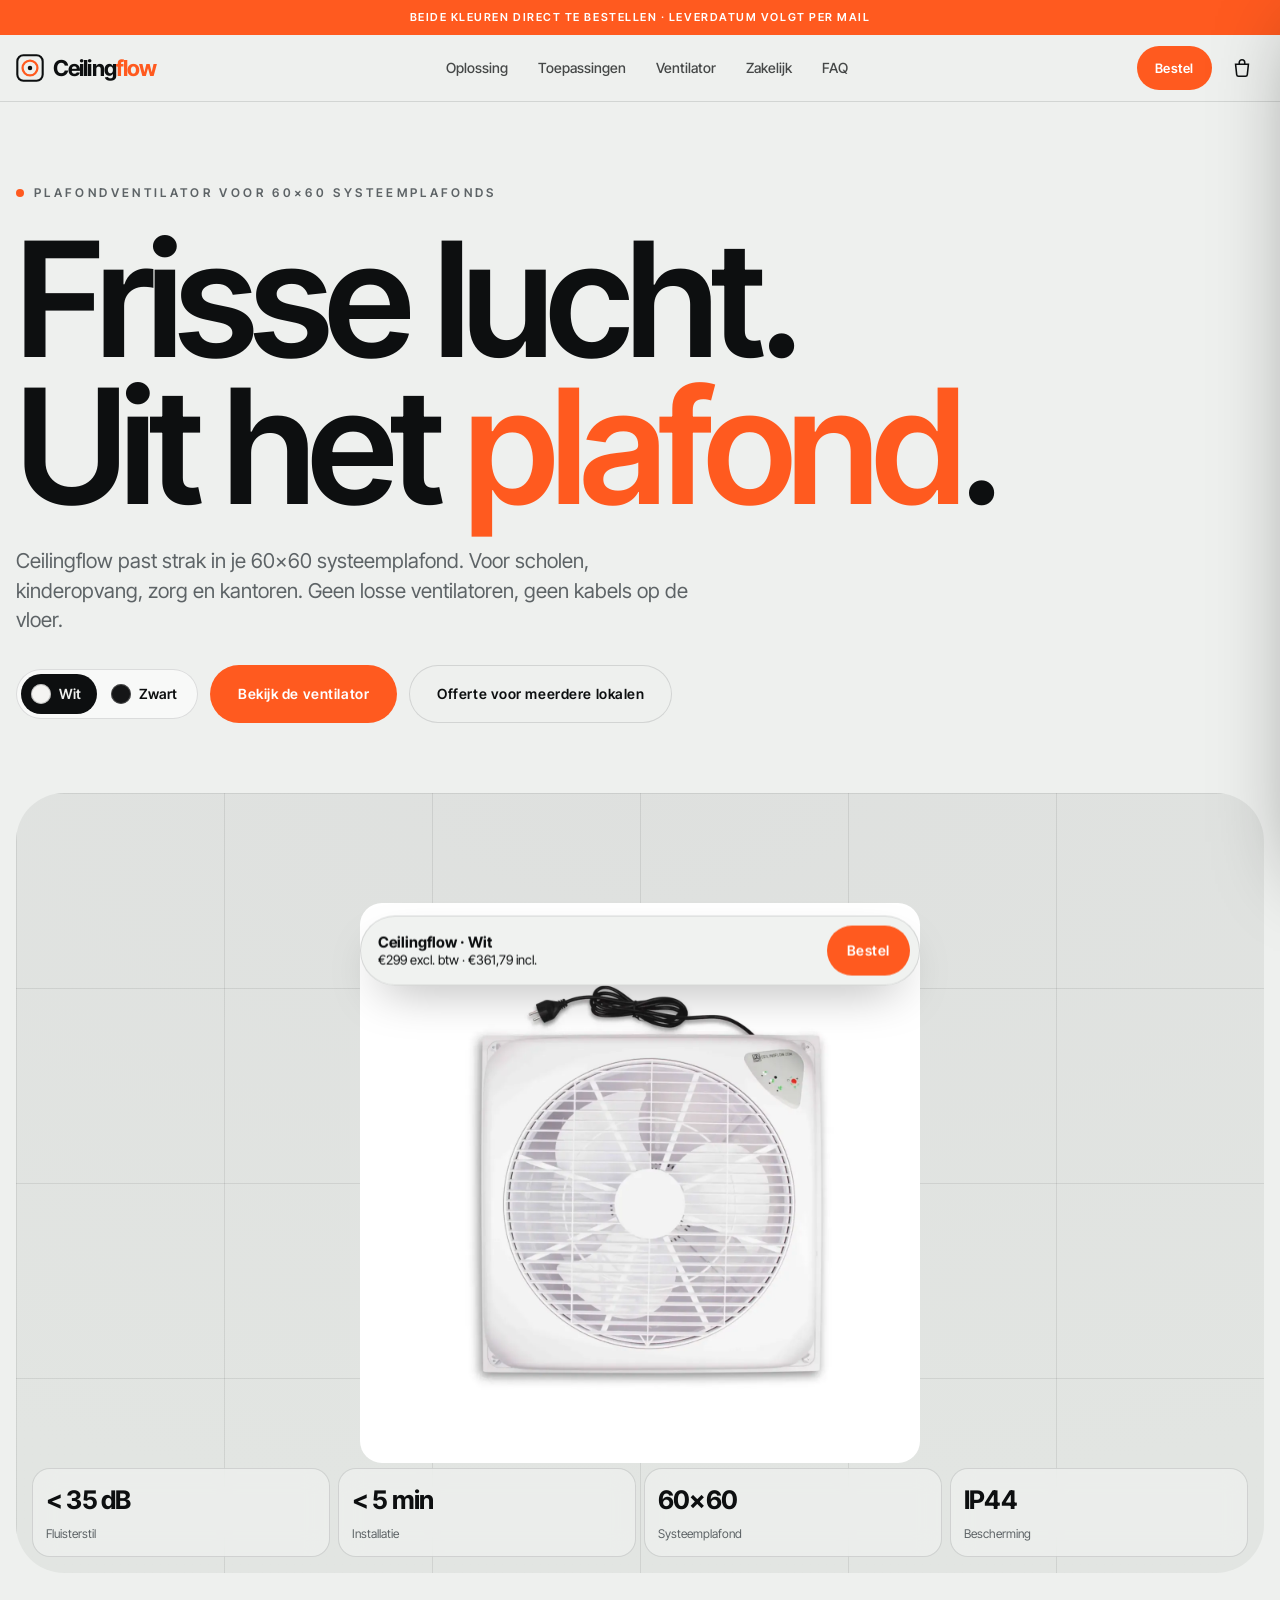
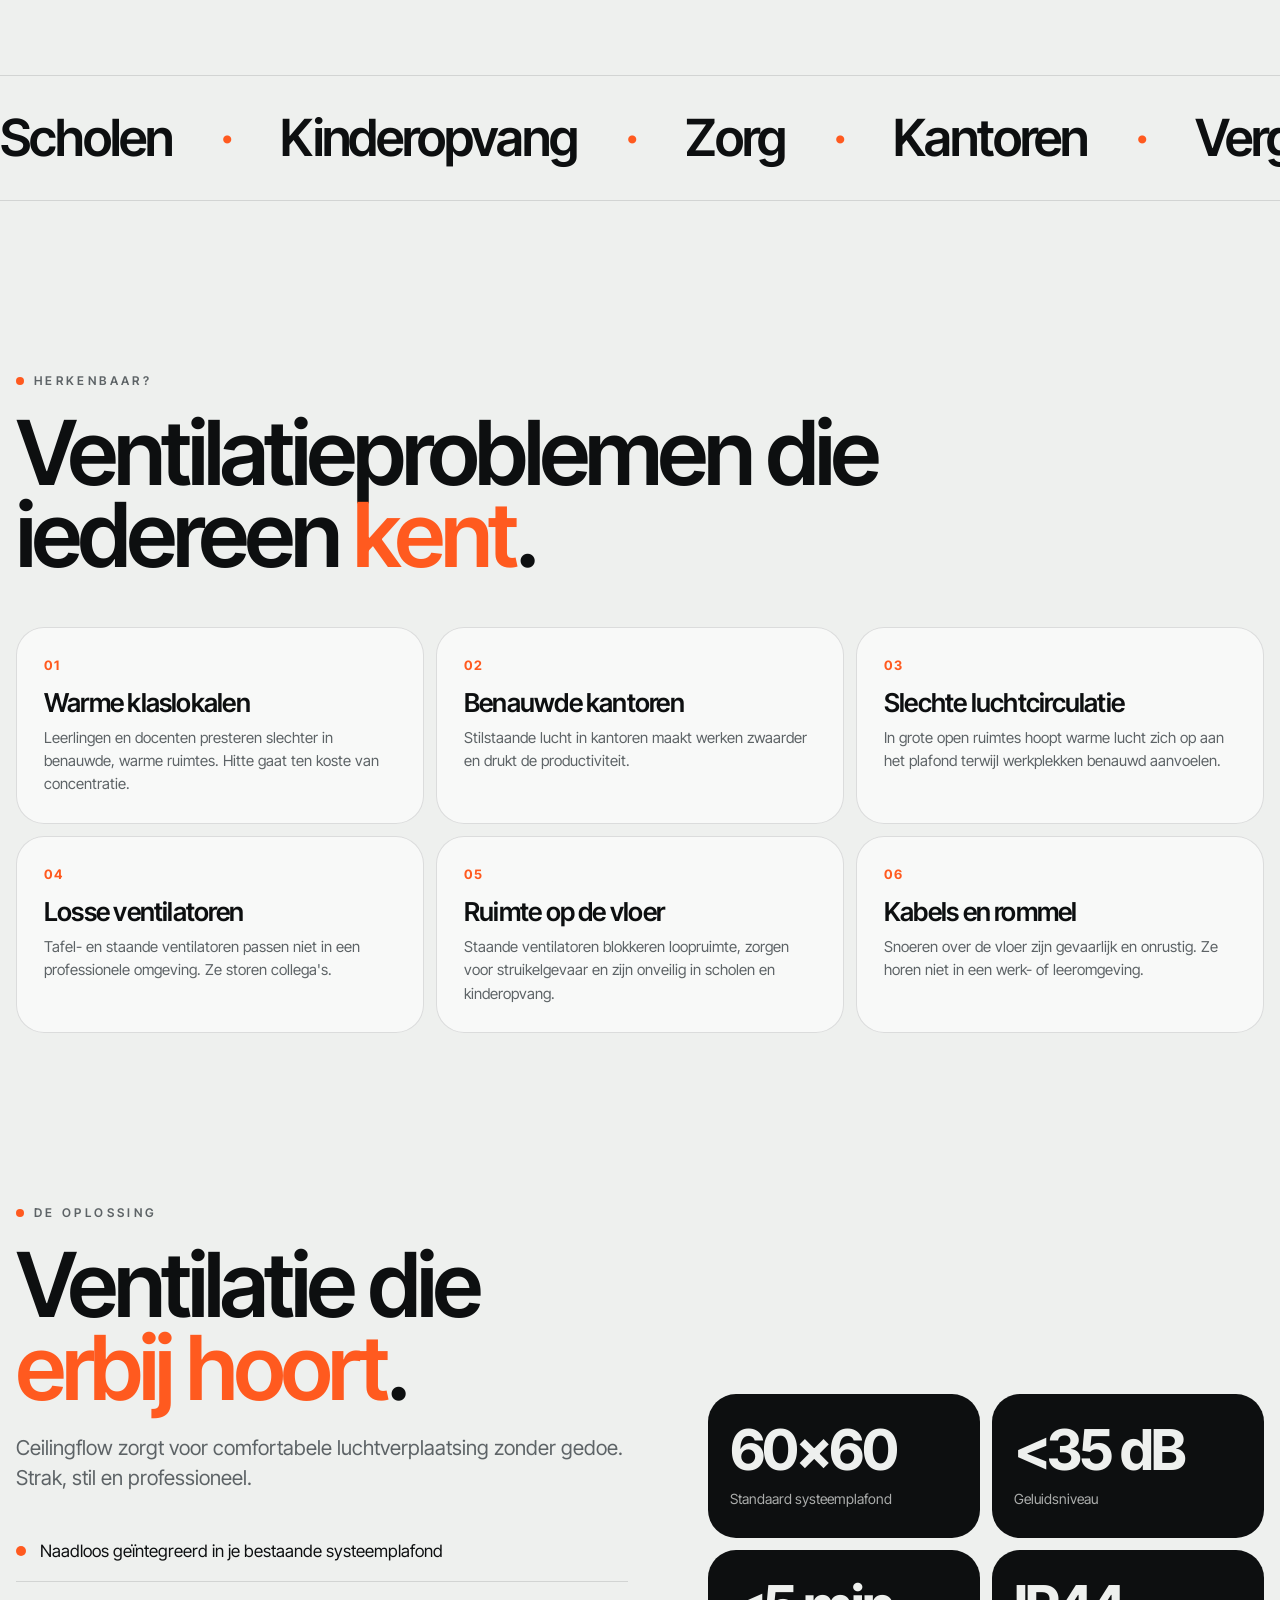
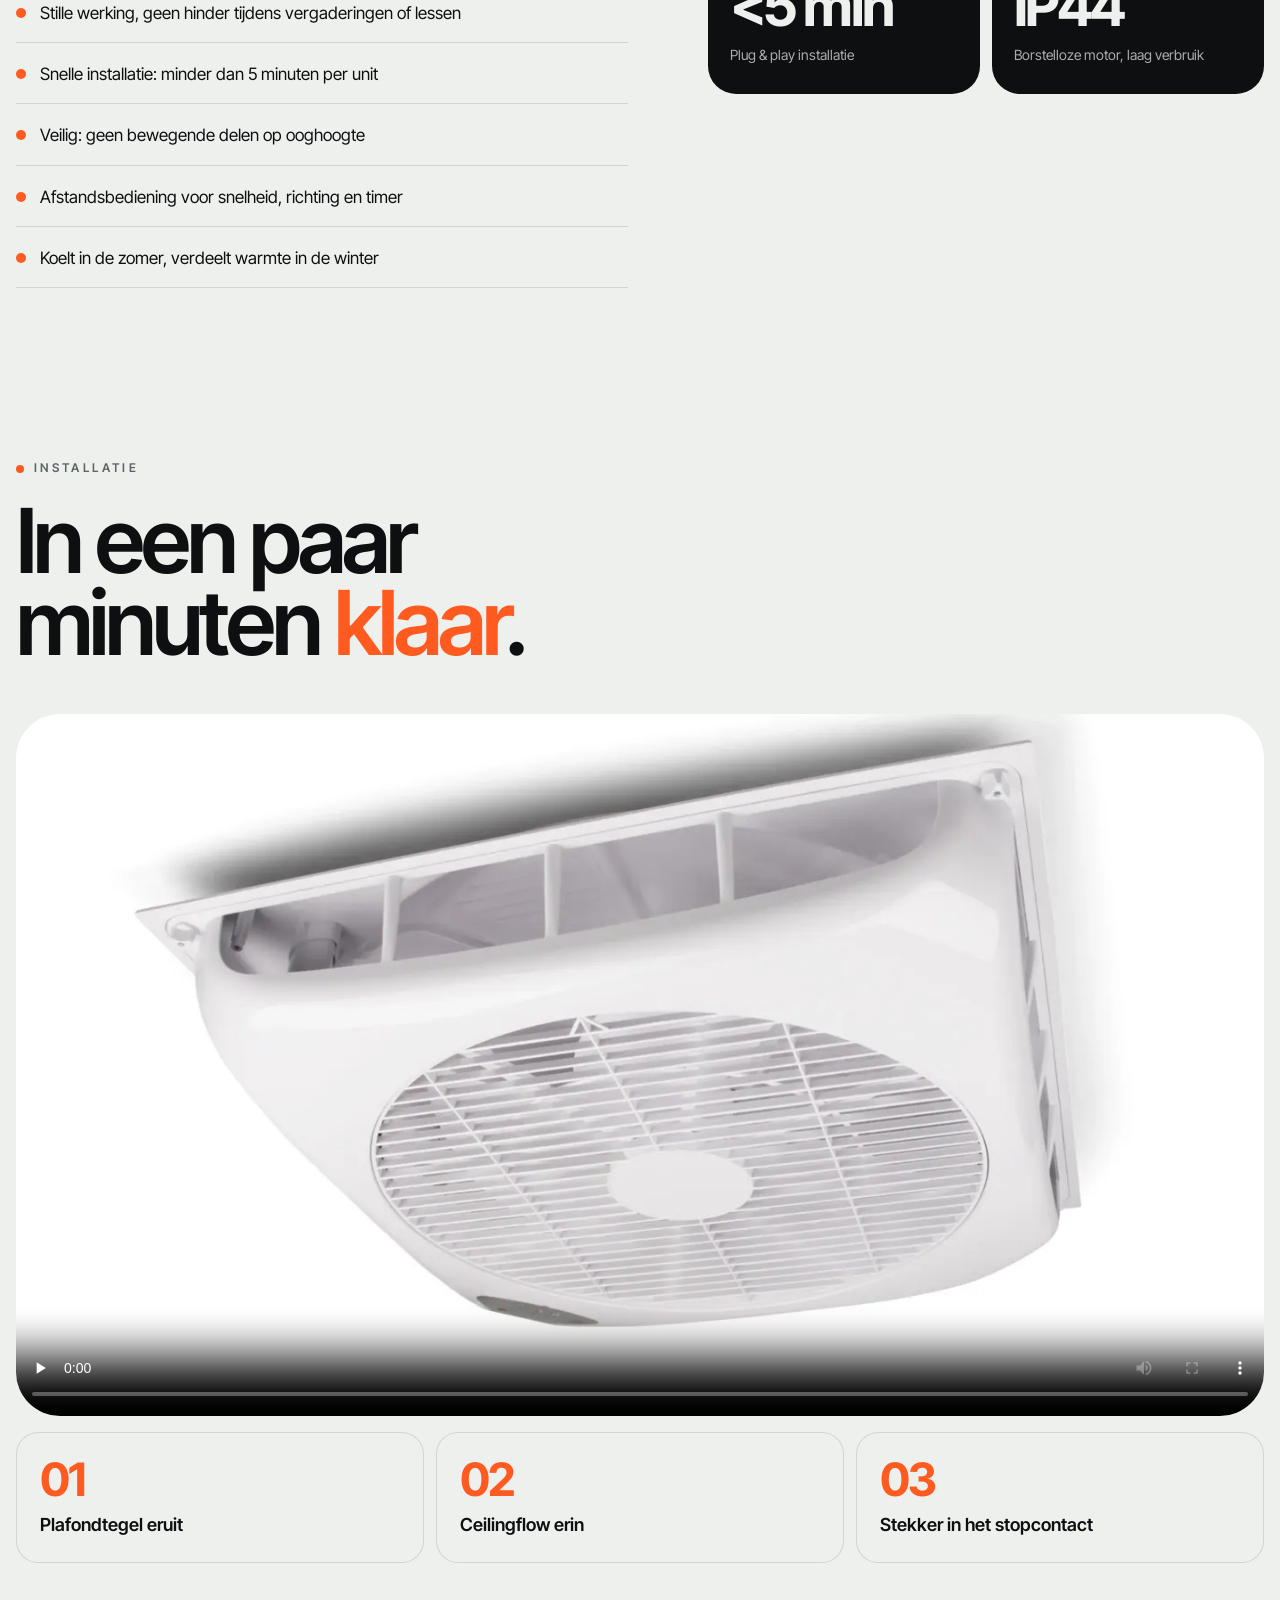
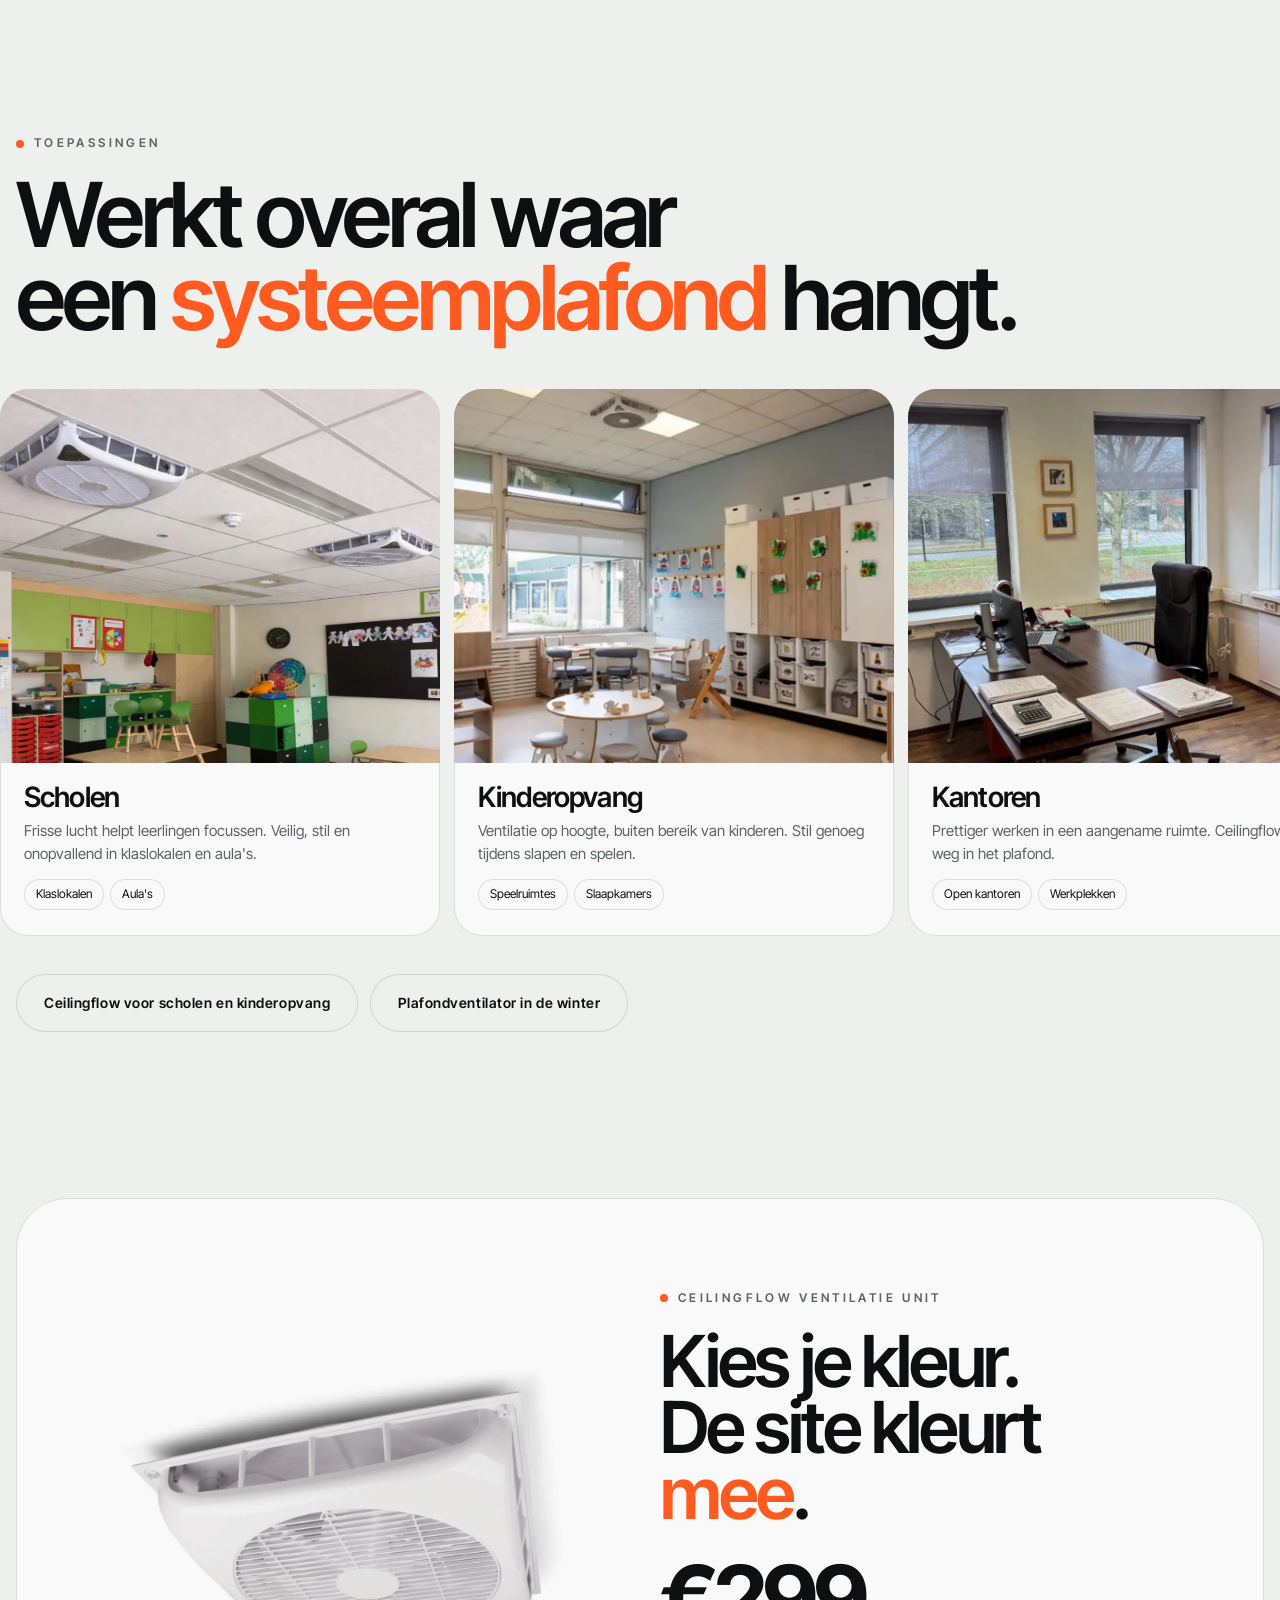
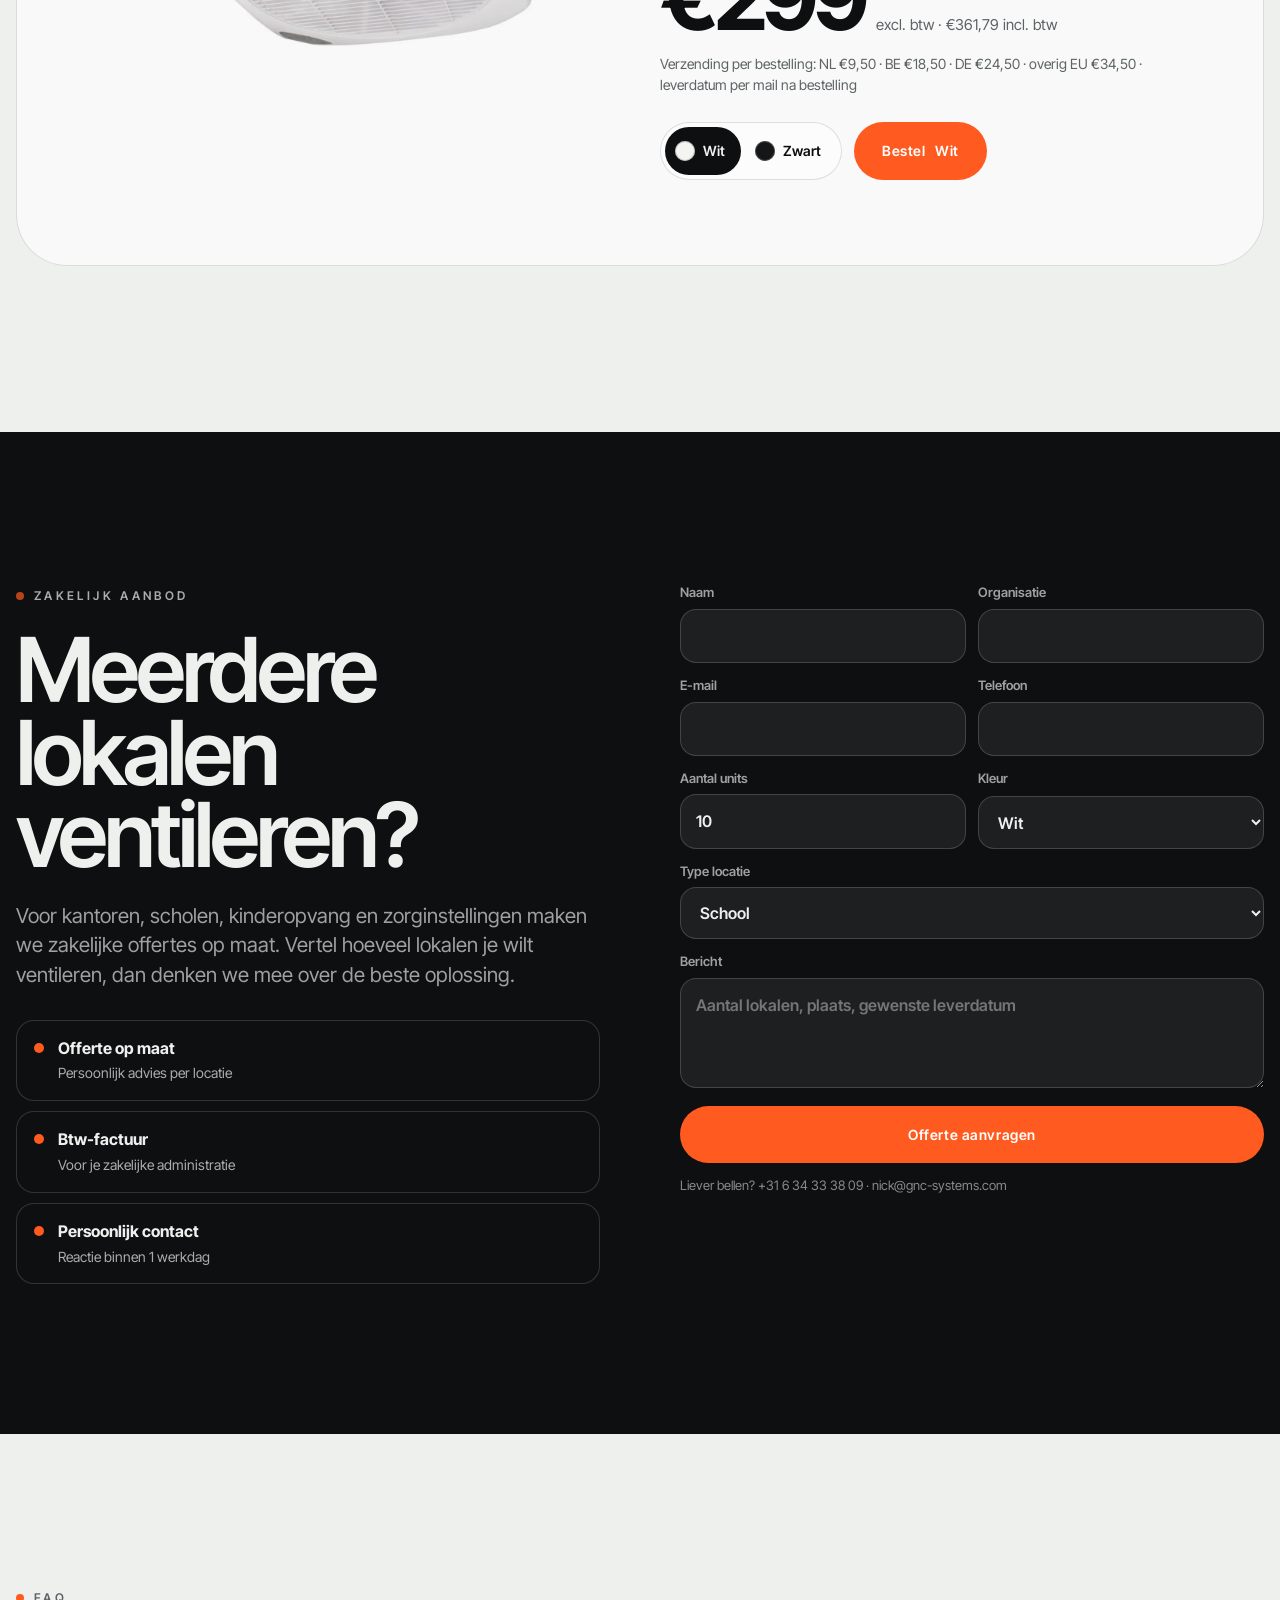
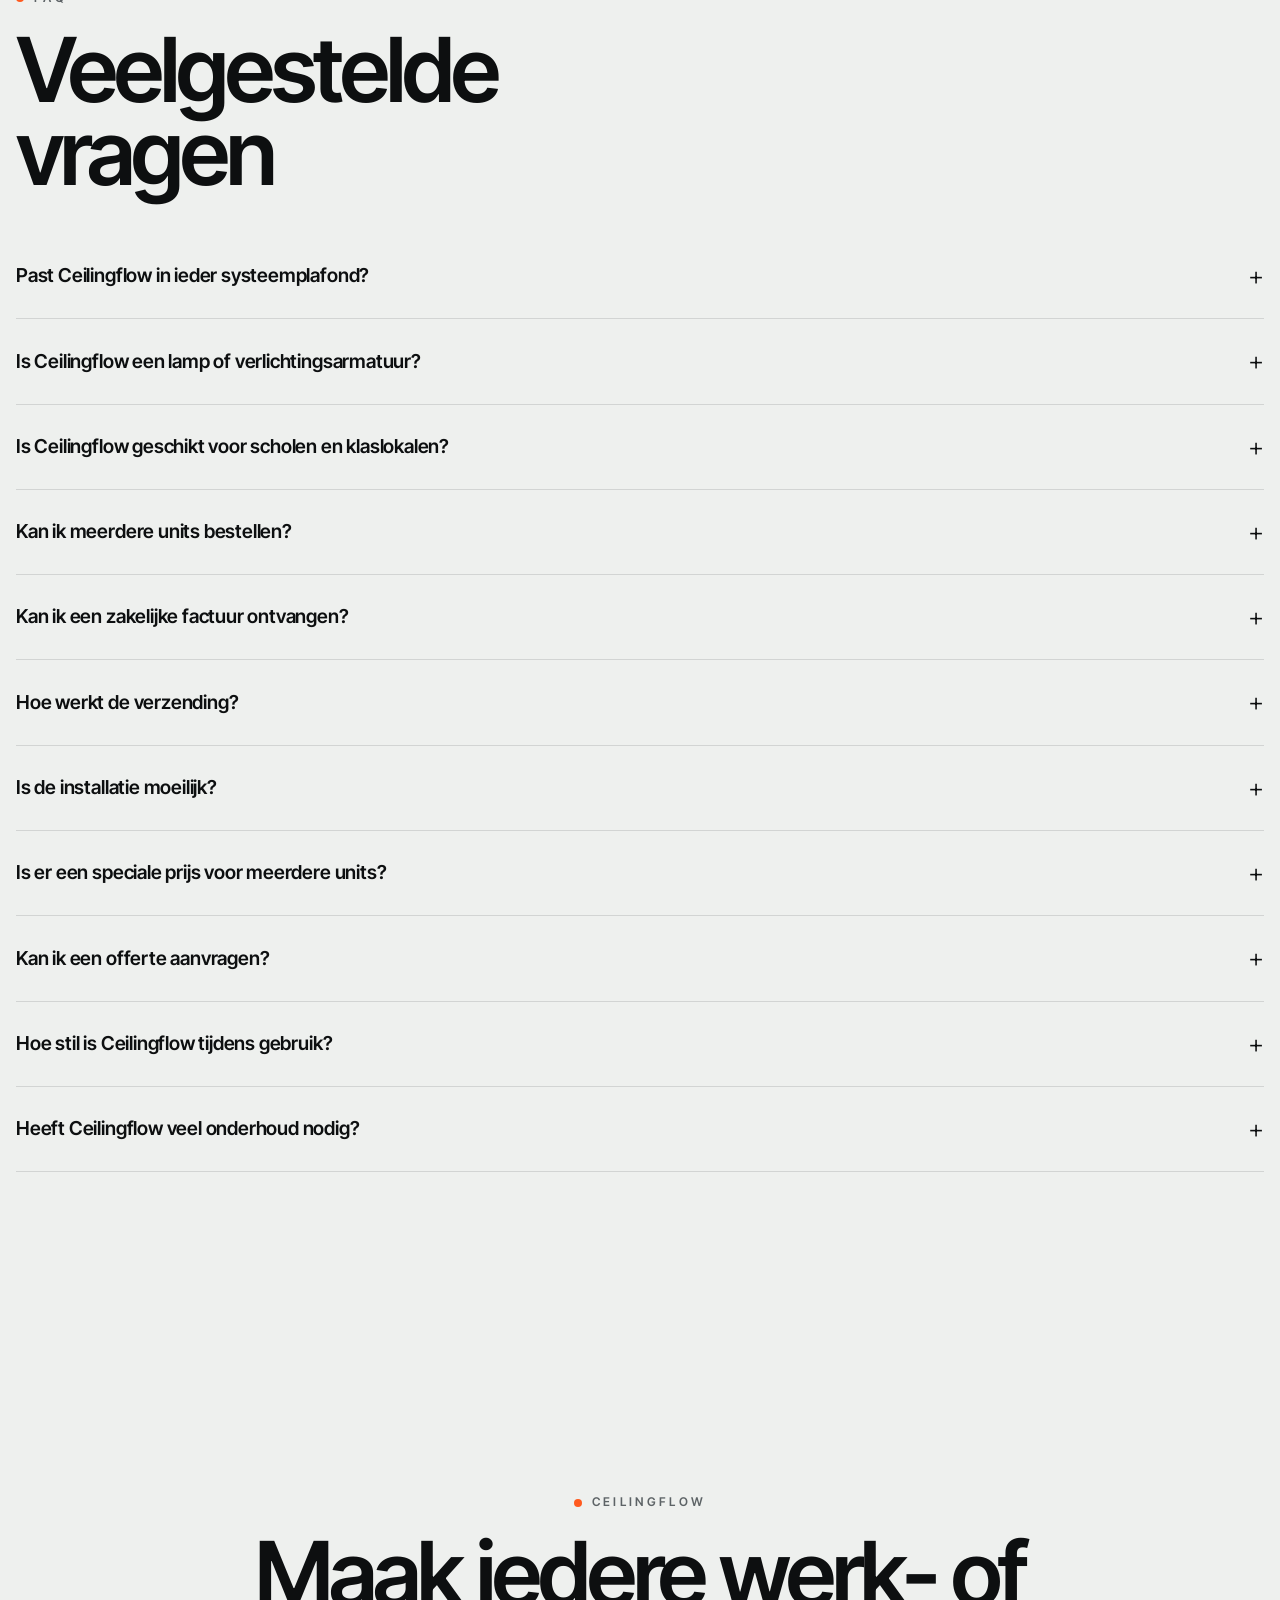
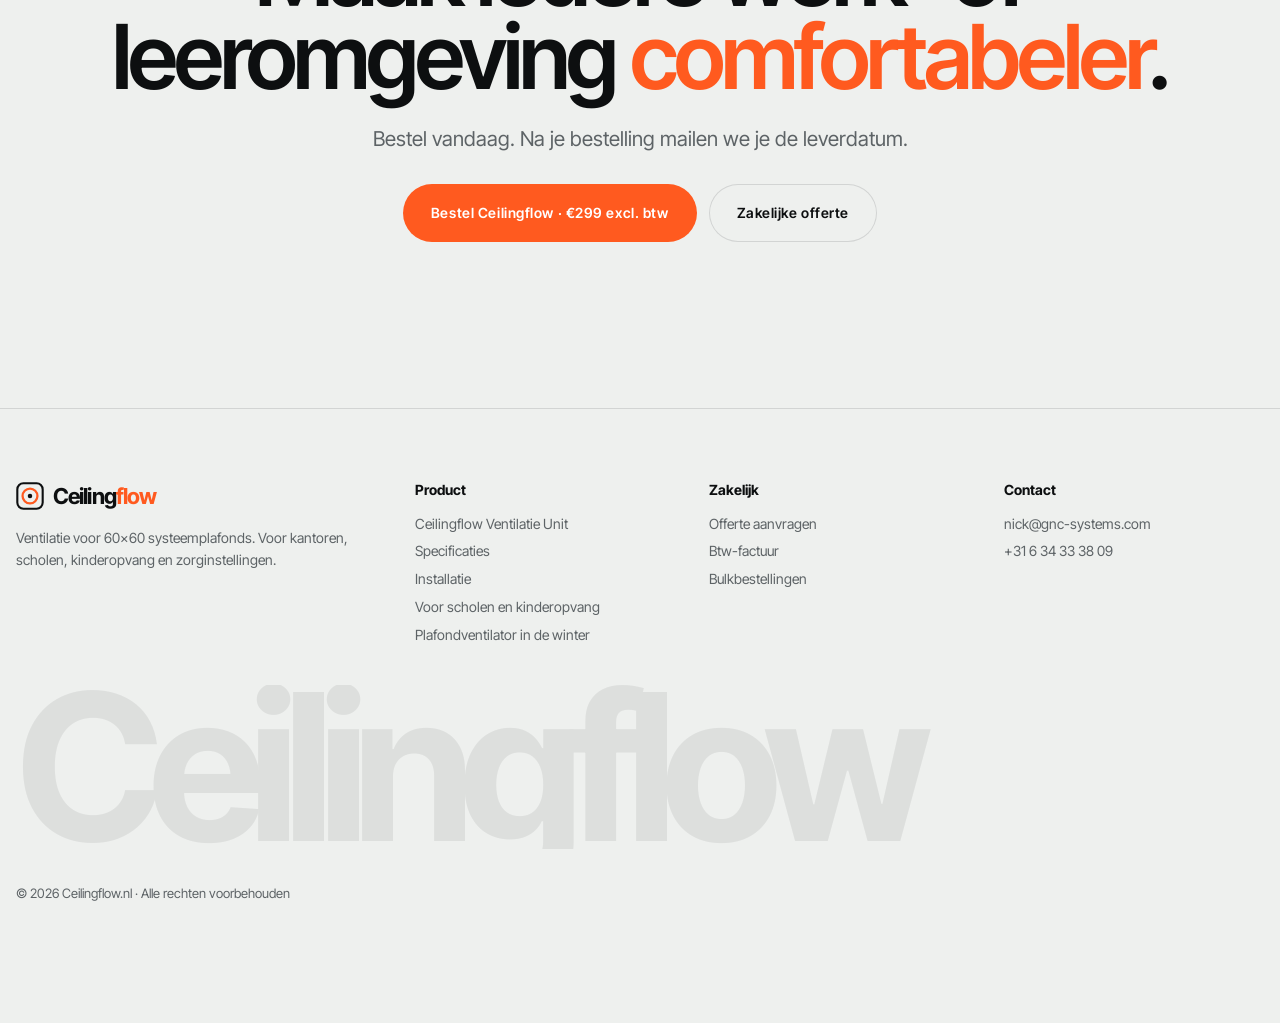
==== commit d3ef95a5: "Nieuwe pagina /winter/: plafondventilator in het stookseizoen, links vanaf home, footer en sitemap C" ====
--- a/index.html
+++ b/index.html
@@ -161,7 +161,7 @@
   <span class="eyebrow rv">Toepassingen</span>
   <h2 class="h2 rv d1" style="margin-top:20px">Werkt overal waar<br>een <em>systeemplafond</em> hangt.</h2>
   <div class="apps"><article class="rv"><img src="/img/school.webp" alt="Ceilingflow in een systeemplafond: scholen" loading="lazy"><div class="t"><h3>Scholen</h3><p>Frisse lucht helpt leerlingen focussen. Veilig, stil en onopvallend in klaslokalen en aula's.</p><div class="tags"><span>Klaslokalen</span><span>Aula's</span></div></div></article><article class="rv"><img src="/img/kinderopvang.webp" alt="Ceilingflow in een systeemplafond: kinderopvang" loading="lazy"><div class="t"><h3>Kinderopvang</h3><p>Ventilatie op hoogte, buiten bereik van kinderen. Stil genoeg tijdens slapen en spelen.</p><div class="tags"><span>Speelruimtes</span><span>Slaapkamers</span></div></div></article><article class="rv"><img src="/img/kantoor.webp" alt="Ceilingflow in een systeemplafond: kantoren" loading="lazy"><div class="t"><h3>Kantoren</h3><p>Prettiger werken in een aangename ruimte. Ceilingflow valt weg in het plafond.</p><div class="tags"><span>Open kantoren</span><span>Werkplekken</span></div></div></article><article class="rv"><img src="/img/school-2.webp" alt="Ceilingflow in een systeemplafond: zorg en praktijken" loading="lazy"><div class="t"><h3>Zorg en praktijken</h3><p>Stille luchtcirculatie voor klinieken, wachtkamers en behandelruimtes, zonder renovatie.</p><div class="tags"><span>Wachtkamers</span><span>Behandelkamers</span></div></div></article><article class="rv"><img src="/img/showroom.webp" alt="Ceilingflow in een systeemplafond: showrooms" loading="lazy"><div class="t"><h3>Showrooms</h3><p>Ook in showrooms en winkels past Ceilingflow strak in het systeemplafond.</p><div class="tags"><span>Showrooms</span><span>Winkels</span></div></div></article><article class="rv"><img src="/img/showroom-2.webp" alt="Ceilingflow in een systeemplafond: vergaderruimtes" loading="lazy"><div class="t"><h3>Vergaderruimtes</h3><p>Houd vergaderingen fris. Stil genoeg voor elke bespreking of presentatie.</p><div class="tags"><span>Boardrooms</span><span>Spreekkamers</span></div></div></article></div>
-  <p class="rv" style="margin-top:28px"><a class="btn ghost" href="/scholen/">Ceilingflow voor scholen en kinderopvang</a></p>
+  <p class="rv" style="margin-top:28px;display:flex;gap:12px;flex-wrap:wrap"><a class="btn ghost" href="/scholen/">Ceilingflow voor scholen en kinderopvang</a><a class="btn ghost" href="/winter/">Plafondventilator in de winter</a></p>
 </div></section>
 
 <section class="sec" id="product" style="padding-top:0"><div class="wrap">
@@ -216,7 +216,7 @@
 <div class="mbar" id="mbar"><div class="t"><b>Ceilingflow · <span data-kleur-naam>Wit</span></b>€299 excl. btw · €361,79 incl.</div><a class="btn acc" href="/ventilator/">Bestel</a></div>
 <footer><div class="wrap">
   <div><a class="logo" href="/" style="color:var(--ink)"><svg viewBox="0 0 32 32" aria-hidden="true"><rect x="1.5" y="1.5" width="29" height="29" rx="7" fill="none" stroke="currentColor" stroke-width="2.4"/><circle cx="16" cy="16" r="8.5" fill="none" stroke="#ff5a1f" stroke-width="2.6"/><circle cx="16" cy="16" r="2.6" fill="currentColor"/></svg><span>Ceiling<i>flow</i></span></a><p style="margin-top:14px;max-width:26em">Ventilatie voor 60×60 systeemplafonds. Voor kantoren, scholen, kinderopvang en zorginstellingen.</p></div>
-  <div><h4>Product</h4><ul><li><a href="/ventilator/">Ceilingflow Ventilatie Unit</a></li><li><a href="/ventilator/#specs">Specificaties</a></li><li><a href="/#installatie">Installatie</a></li><li><a href="/scholen/">Voor scholen en kinderopvang</a></li></ul></div>
+  <div><h4>Product</h4><ul><li><a href="/ventilator/">Ceilingflow Ventilatie Unit</a></li><li><a href="/ventilator/#specs">Specificaties</a></li><li><a href="/#installatie">Installatie</a></li><li><a href="/scholen/">Voor scholen en kinderopvang</a></li><li><a href="/winter/">Plafondventilator in de winter</a></li></ul></div>
   <div><h4>Zakelijk</h4><ul><li><a href="/#offerte">Offerte aanvragen</a></li><li>Btw-factuur</li><li>Bulkbestellingen</li></ul></div>
   <div><h4>Contact</h4><ul><li><a href="mailto:nick@gnc-systems.com">nick@gnc-systems.com</a></li><li><a href="tel:+31634333809">+31 6 34 33 38 09</a></li></ul></div>
   <div class="big" aria-hidden="true">Ceilingflow</div>
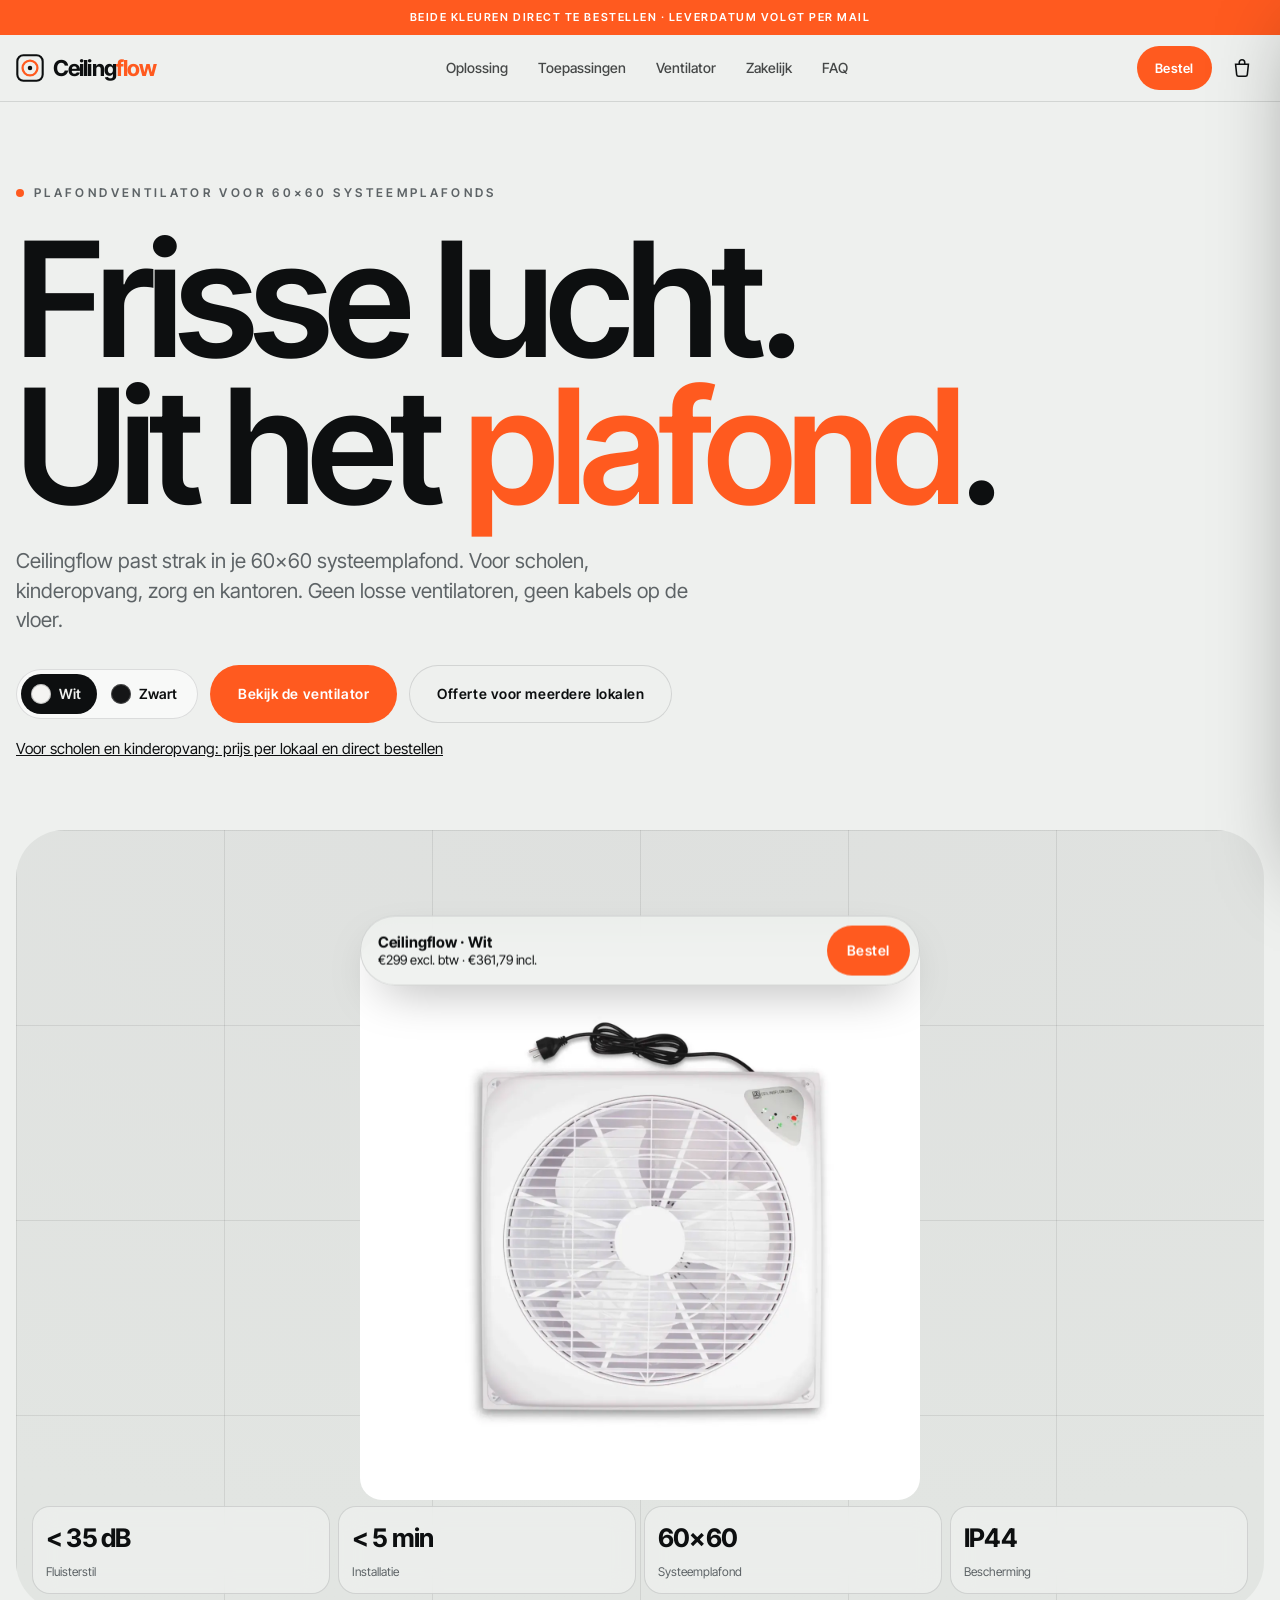
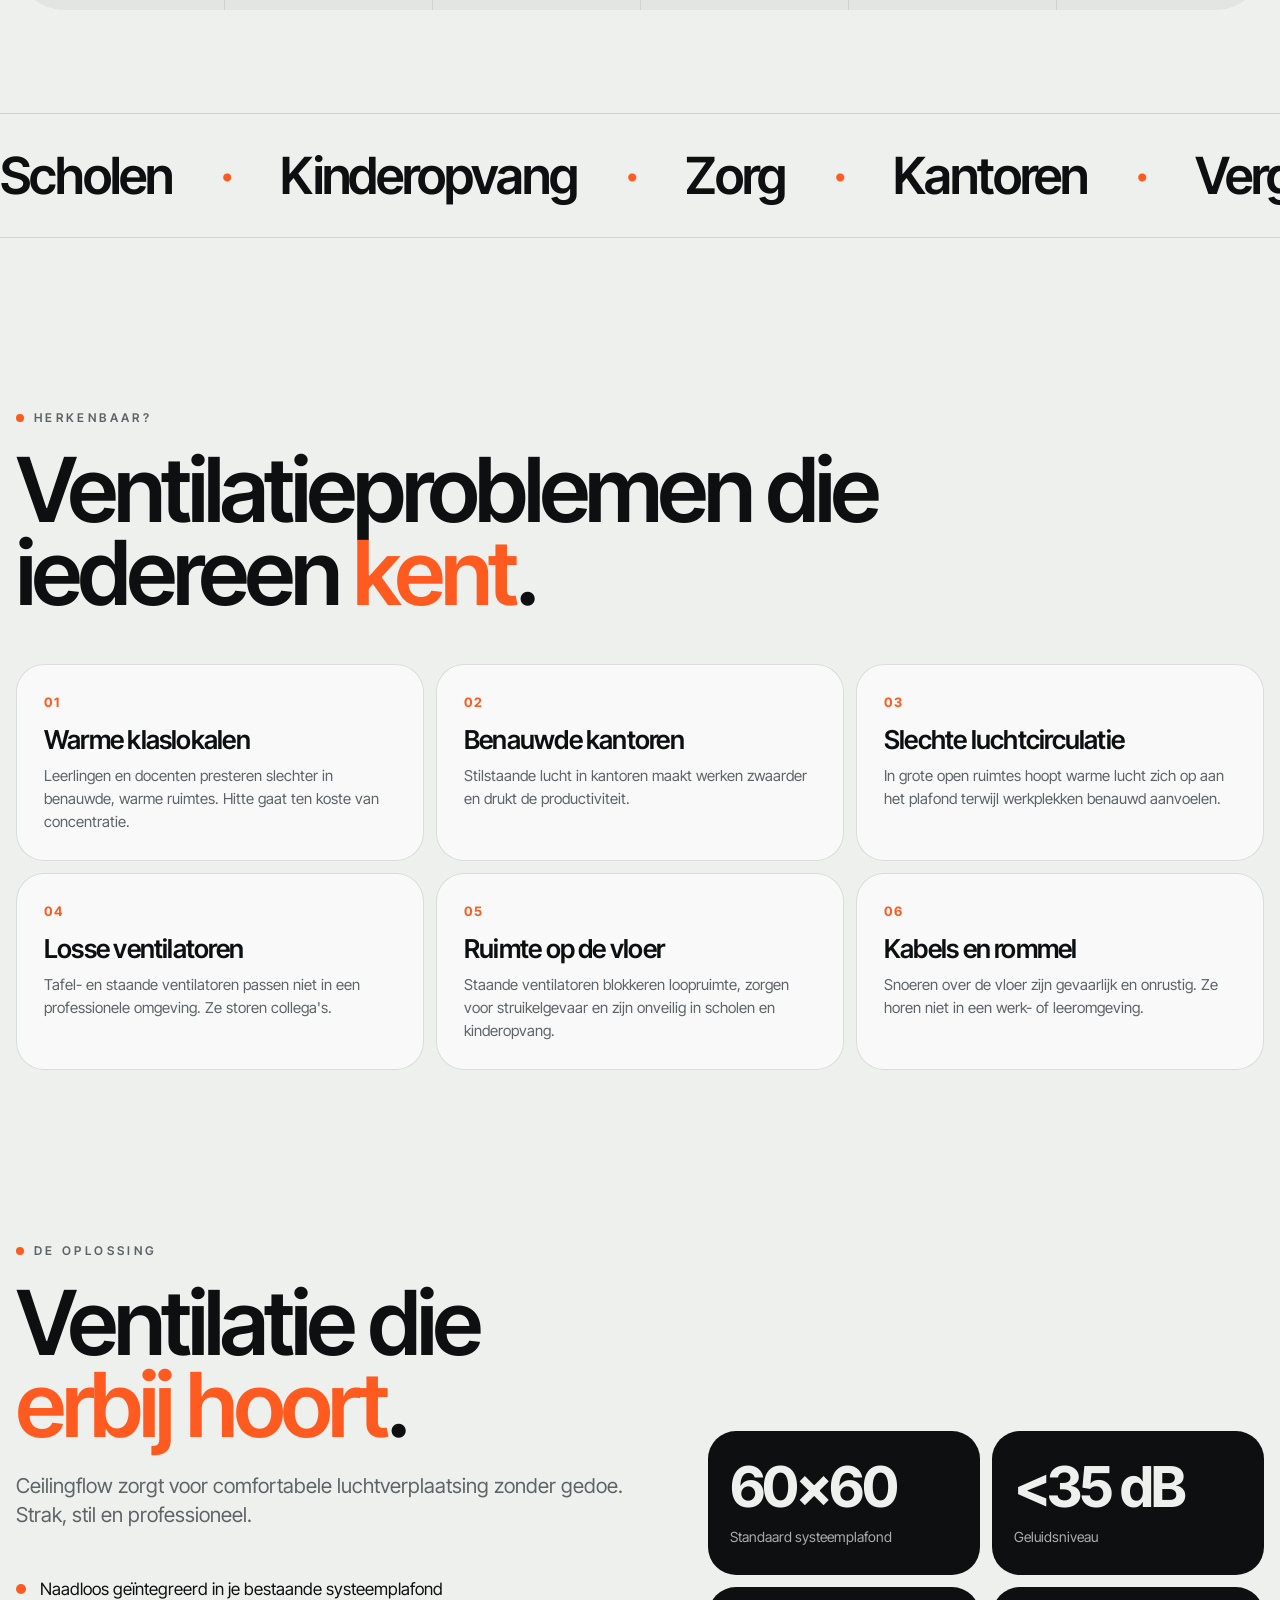
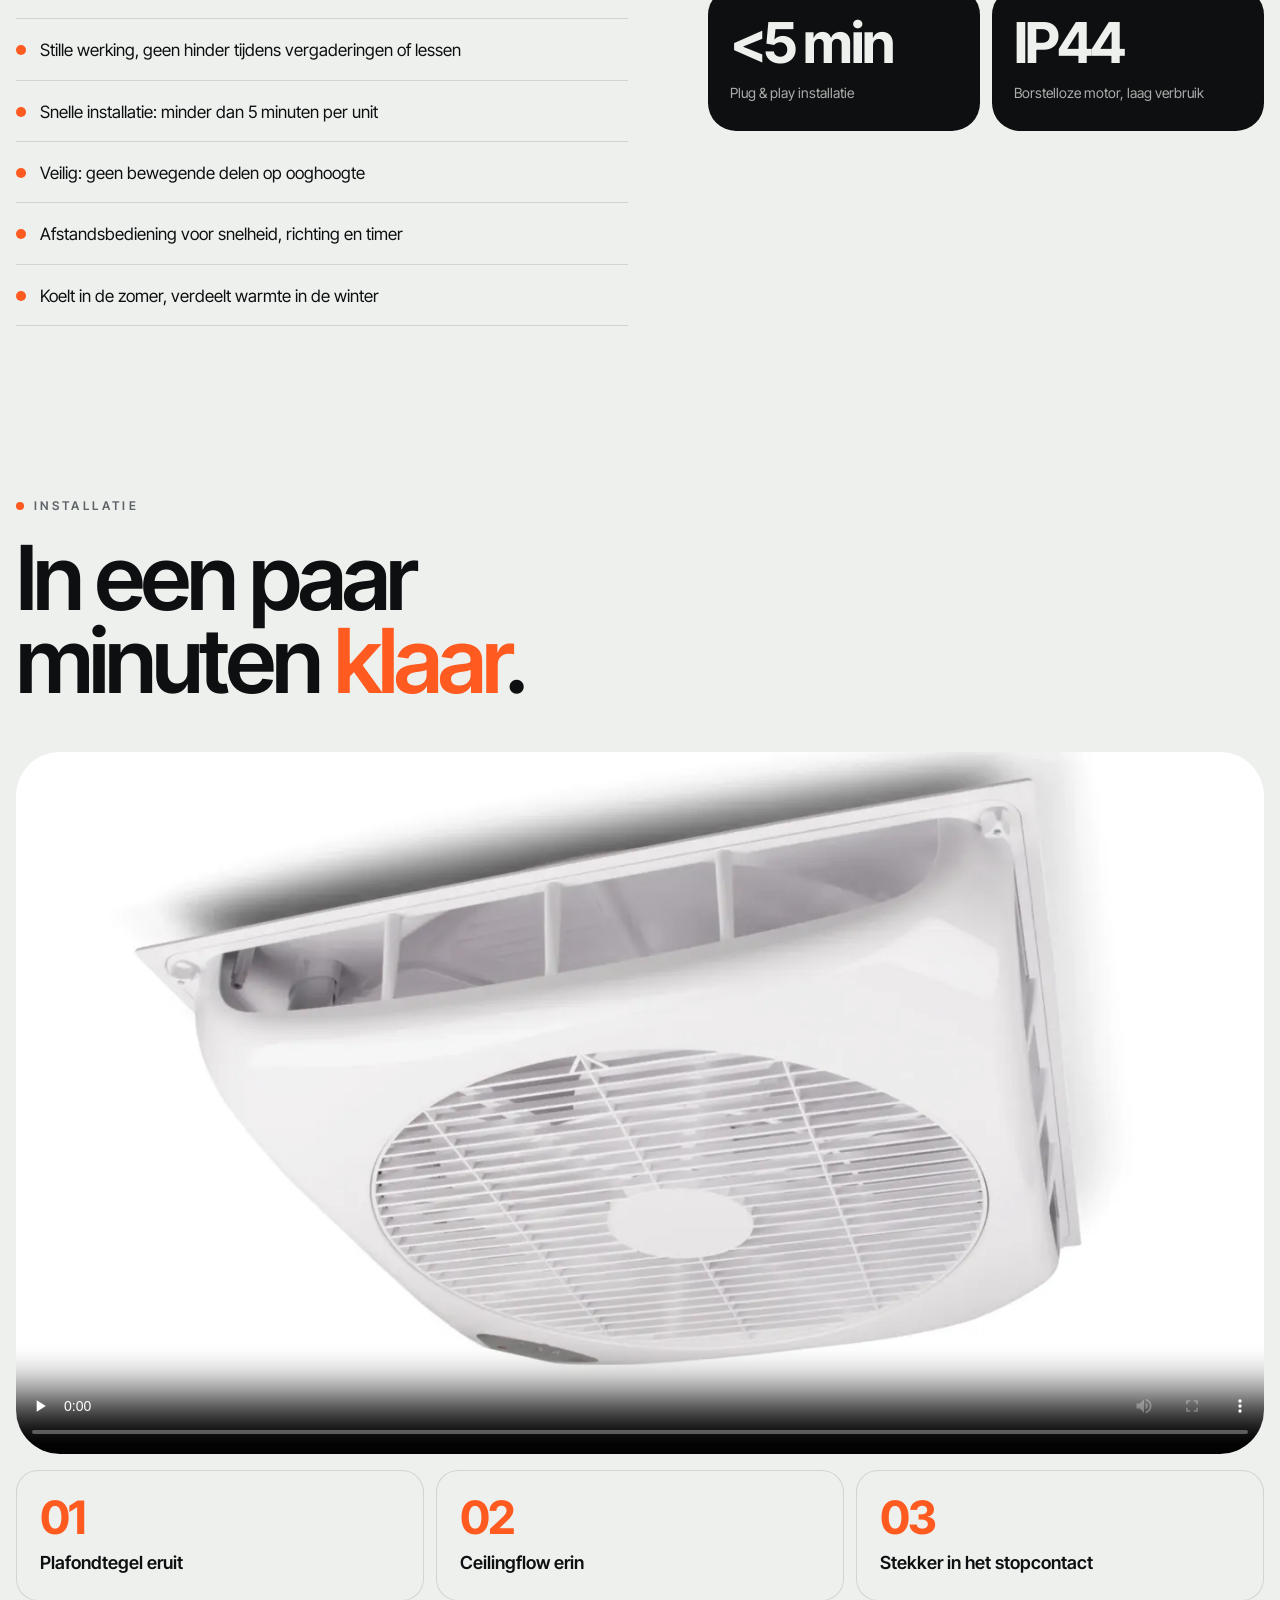
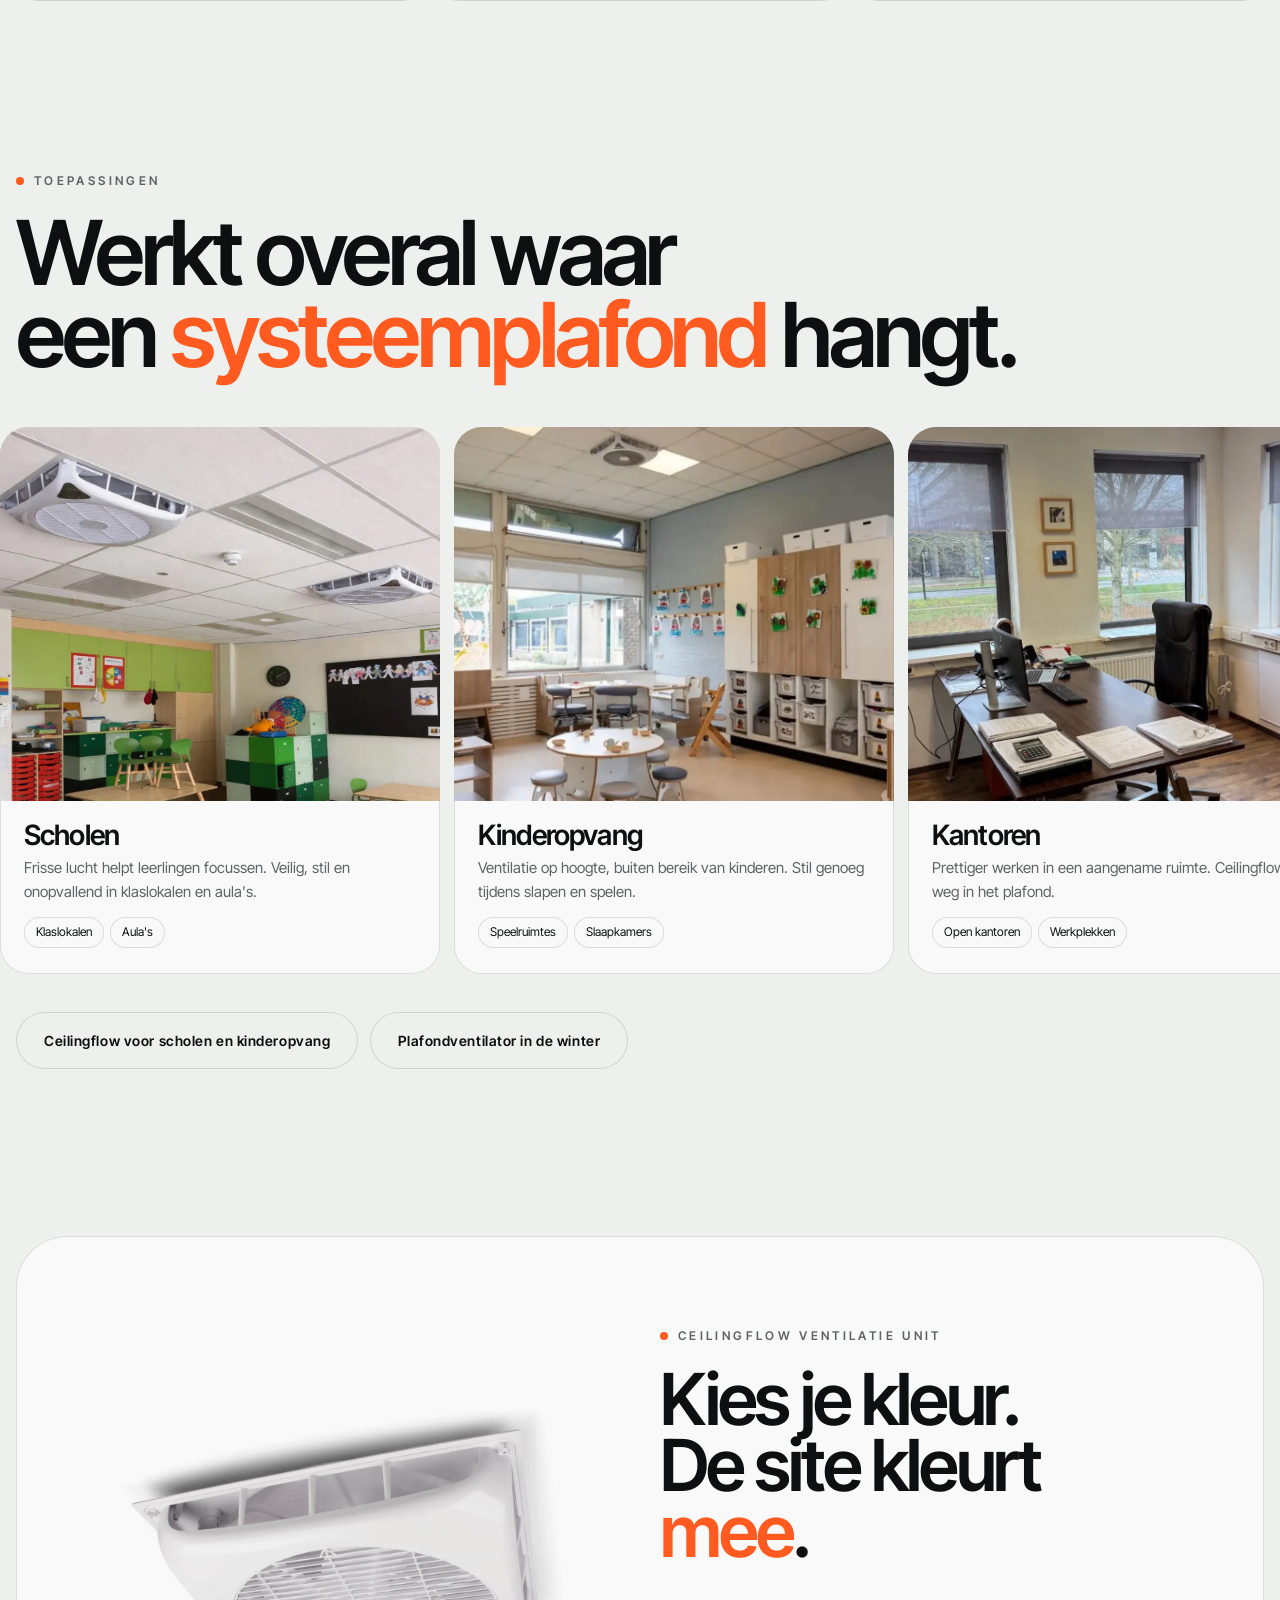
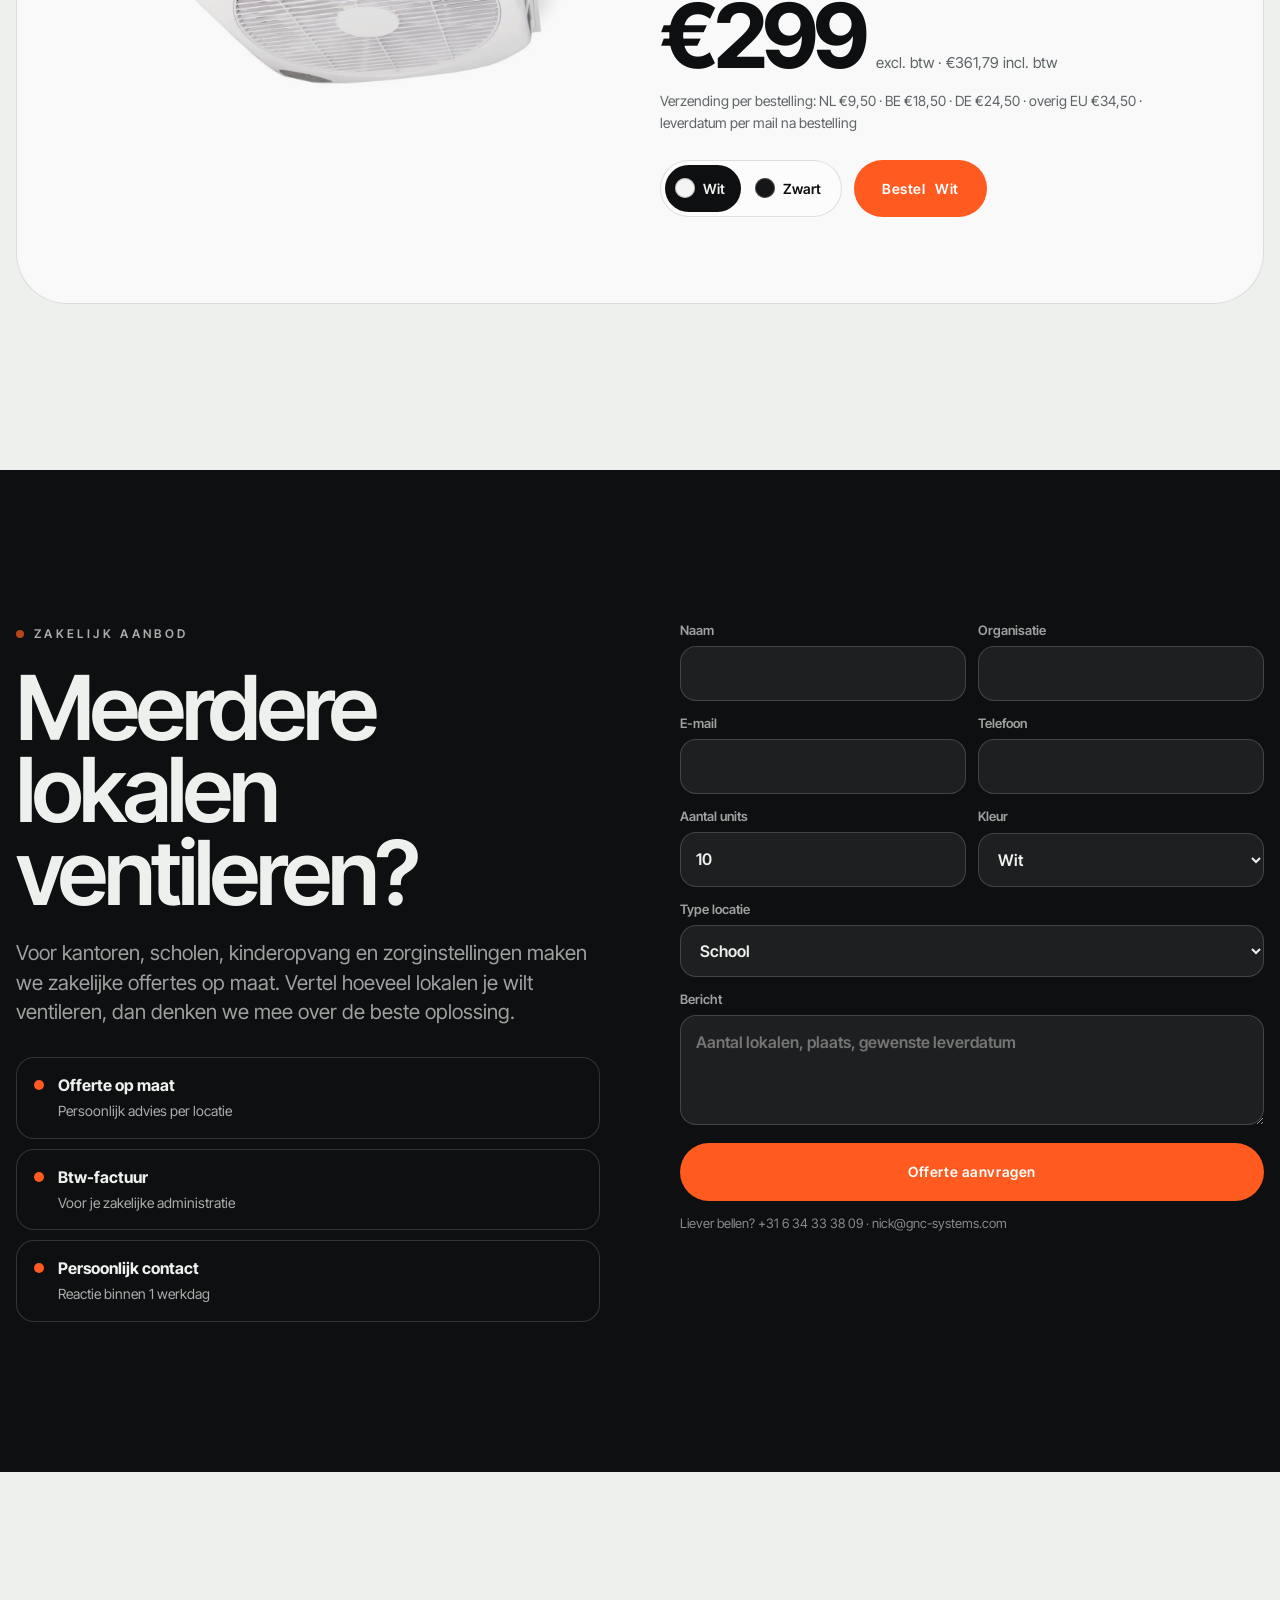
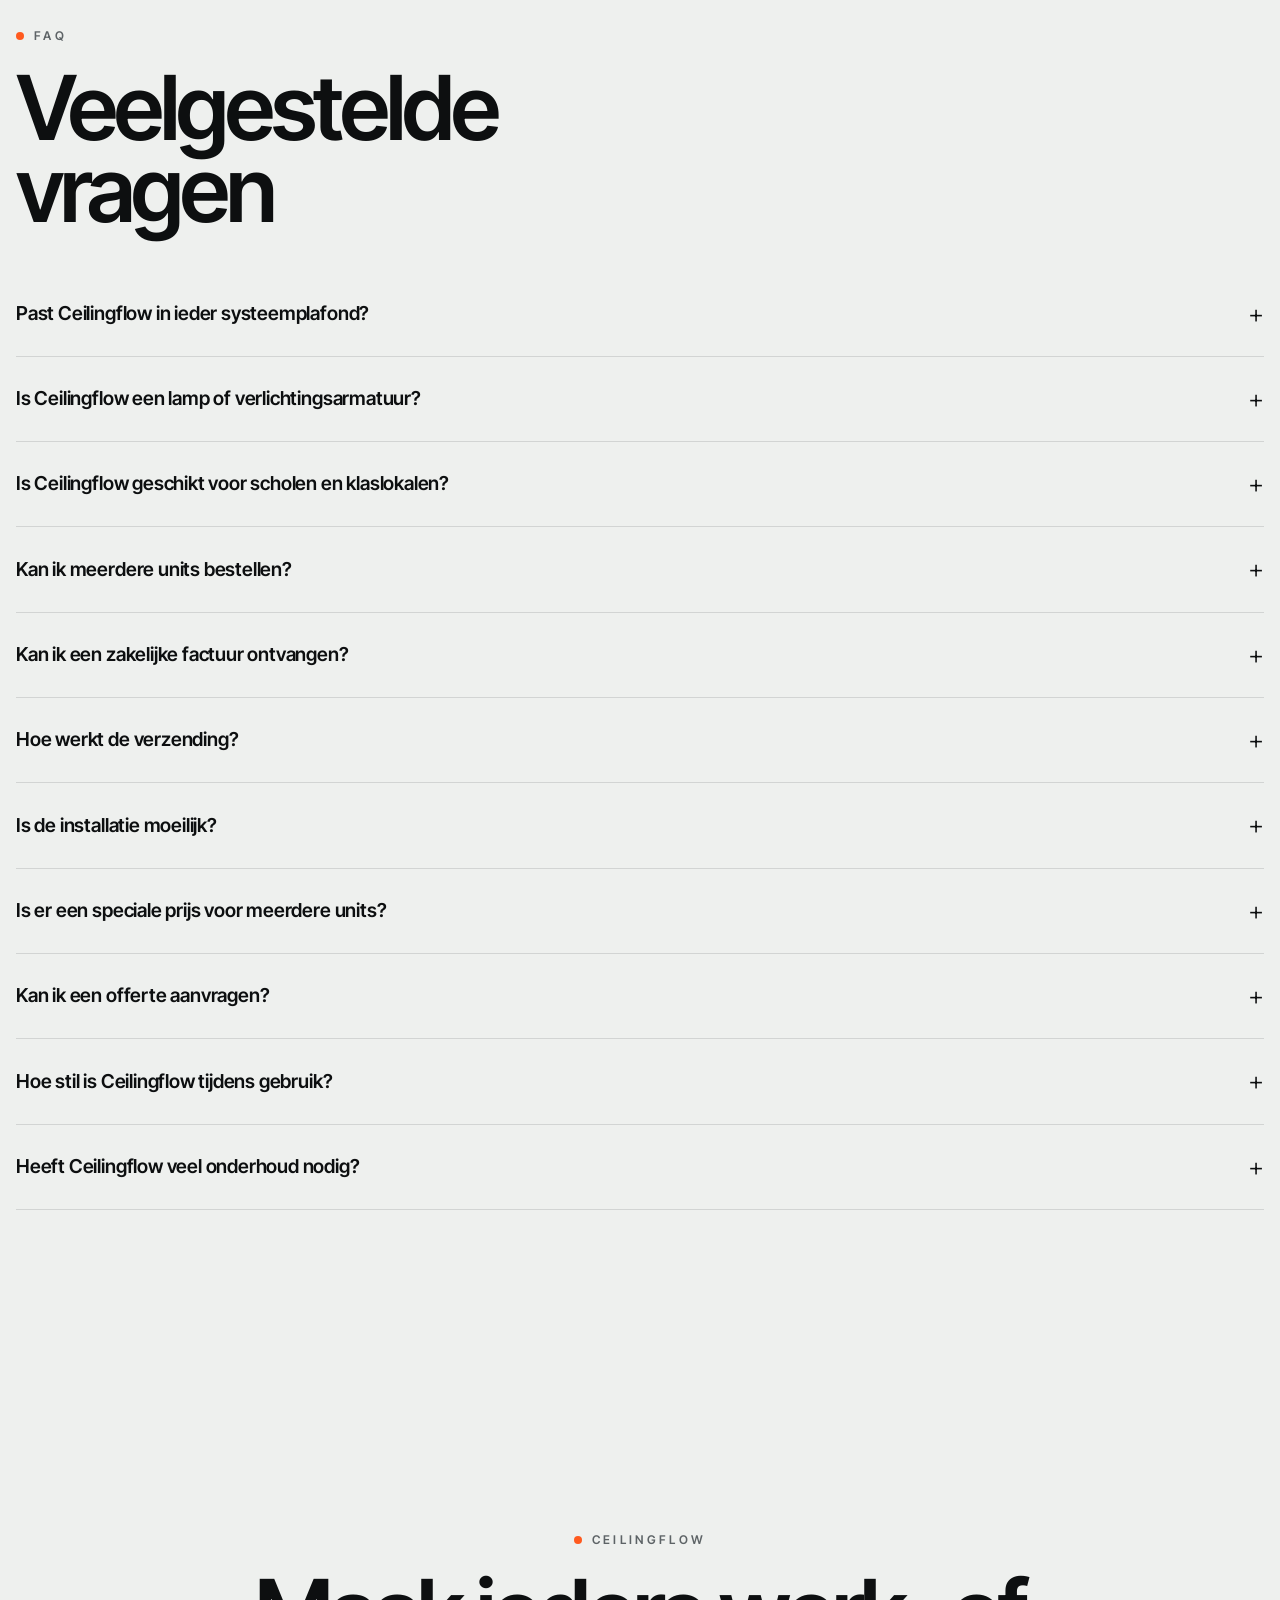
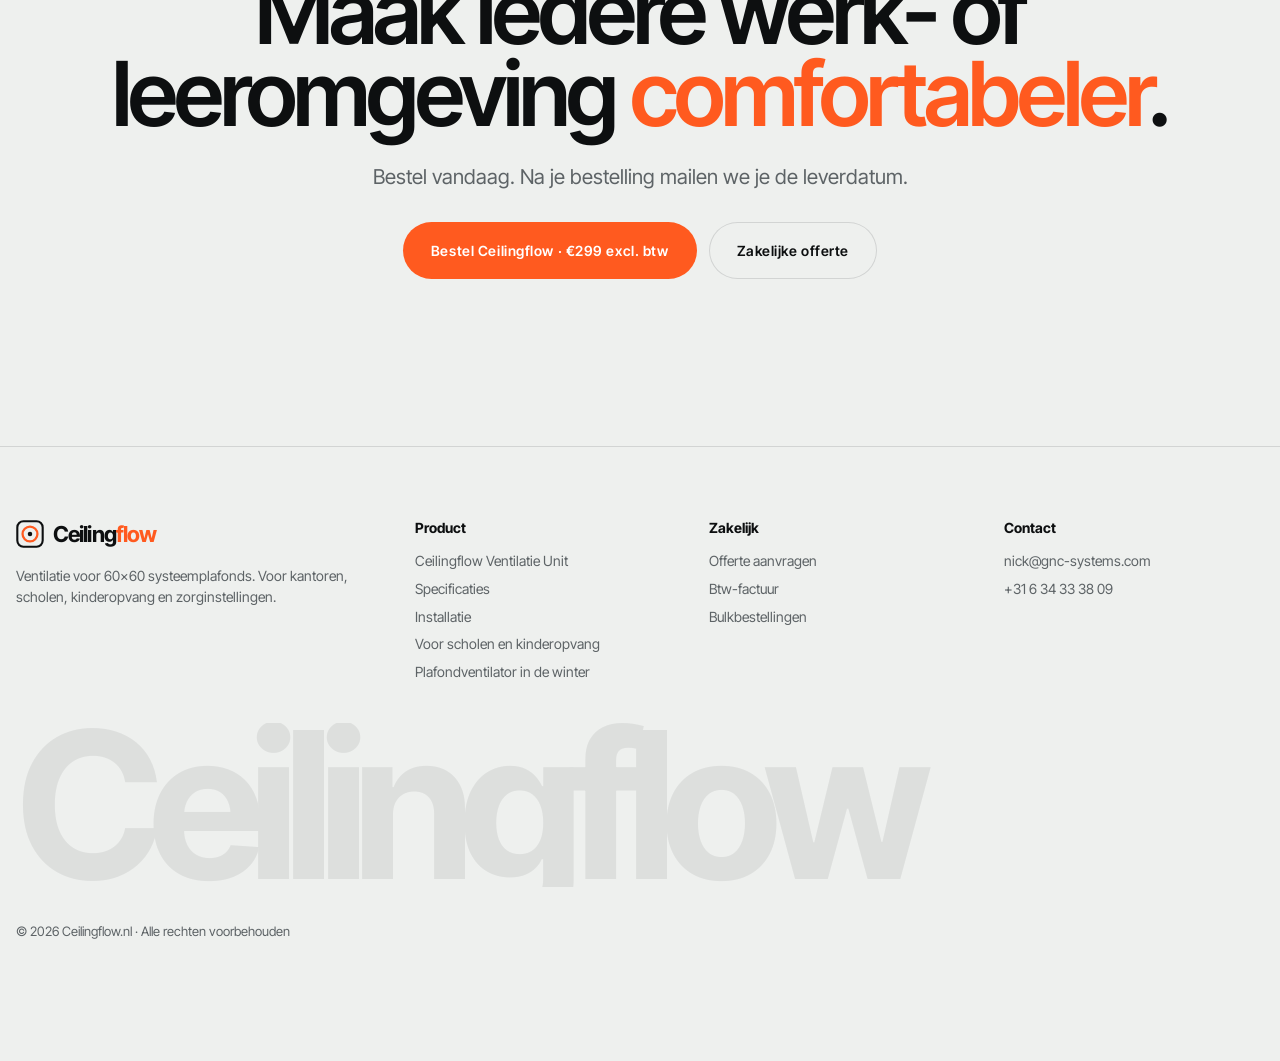
==== commit 974e1f5f: "Home: link naar prijs per lokaal op /scholen/ (Umami home-naar-scholen), anker #per-lokaal (directeu" ====
--- a/index.html
+++ b/index.html
@@ -112,6 +112,7 @@
     <h1 class="rv d1">Frisse lucht.<br>Uit het <em>plafond</em>.</h1>
     <p class="lead rv d2">Ceilingflow past strak in je 60×60 systeemplafond. Voor scholen, kinderopvang, zorg en kantoren. Geen losse ventilatoren, geen kabels op de vloer.</p>
     <div class="row rv d3"><div class="kleur" role="group" aria-label="Kies kleur"><button type="button" data-set-kleur="wit" aria-pressed="true"><i style="background:#f4f4f2"></i>Wit</button><button type="button" data-set-kleur="zwart" aria-pressed="false"><i style="background:#151617"></i>Zwart</button></div><a class="btn acc" href="/ventilator/">Bekijk de ventilator</a><a class="btn ghost" href="#offerte">Offerte voor meerdere lokalen</a></div>
+    <p class="rv d3" style="margin-top:14px;font-size:.95rem"><a href="/scholen/#per-lokaal" data-umami-event="home-naar-scholen" style="text-decoration:underline">Voor scholen en kinderopvang: prijs per lokaal en direct bestellen</a></p>
   </div>
   <div class="stage rv" id="stage">
     <div class="grid"></div>
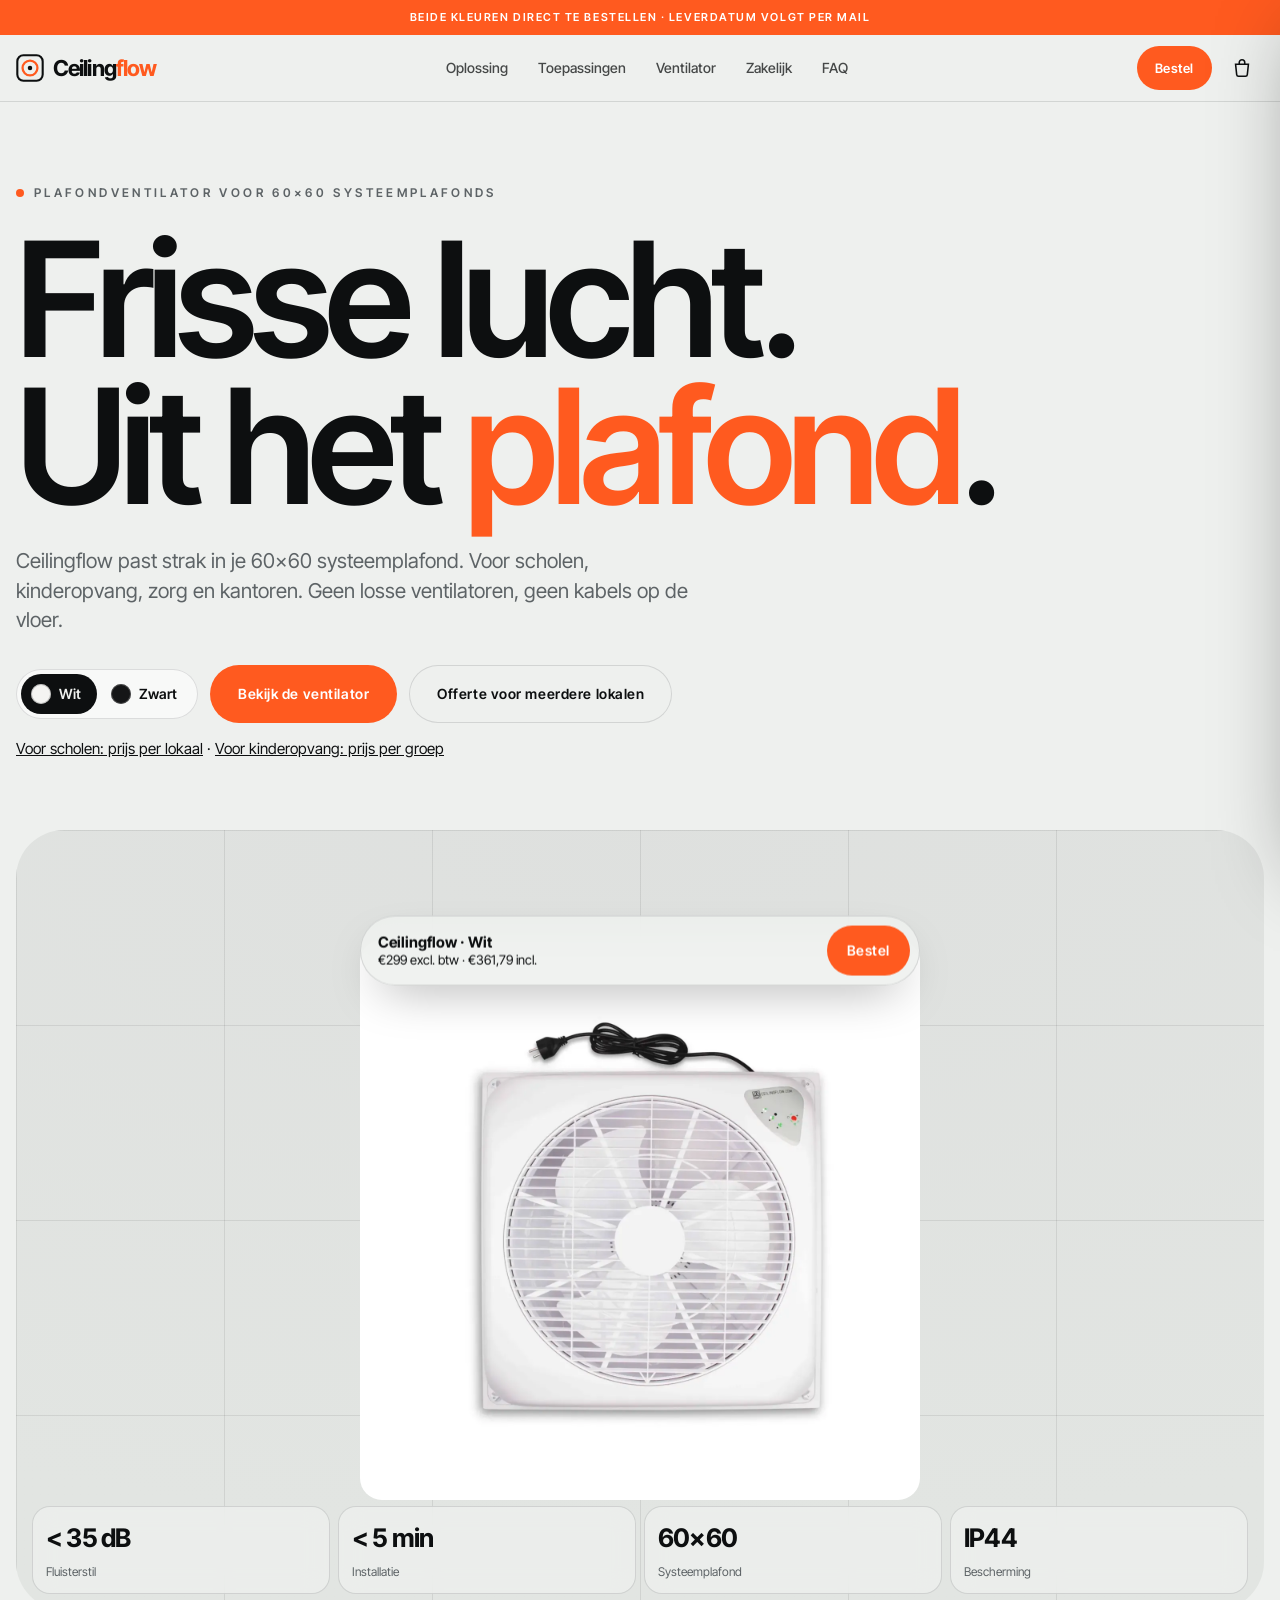
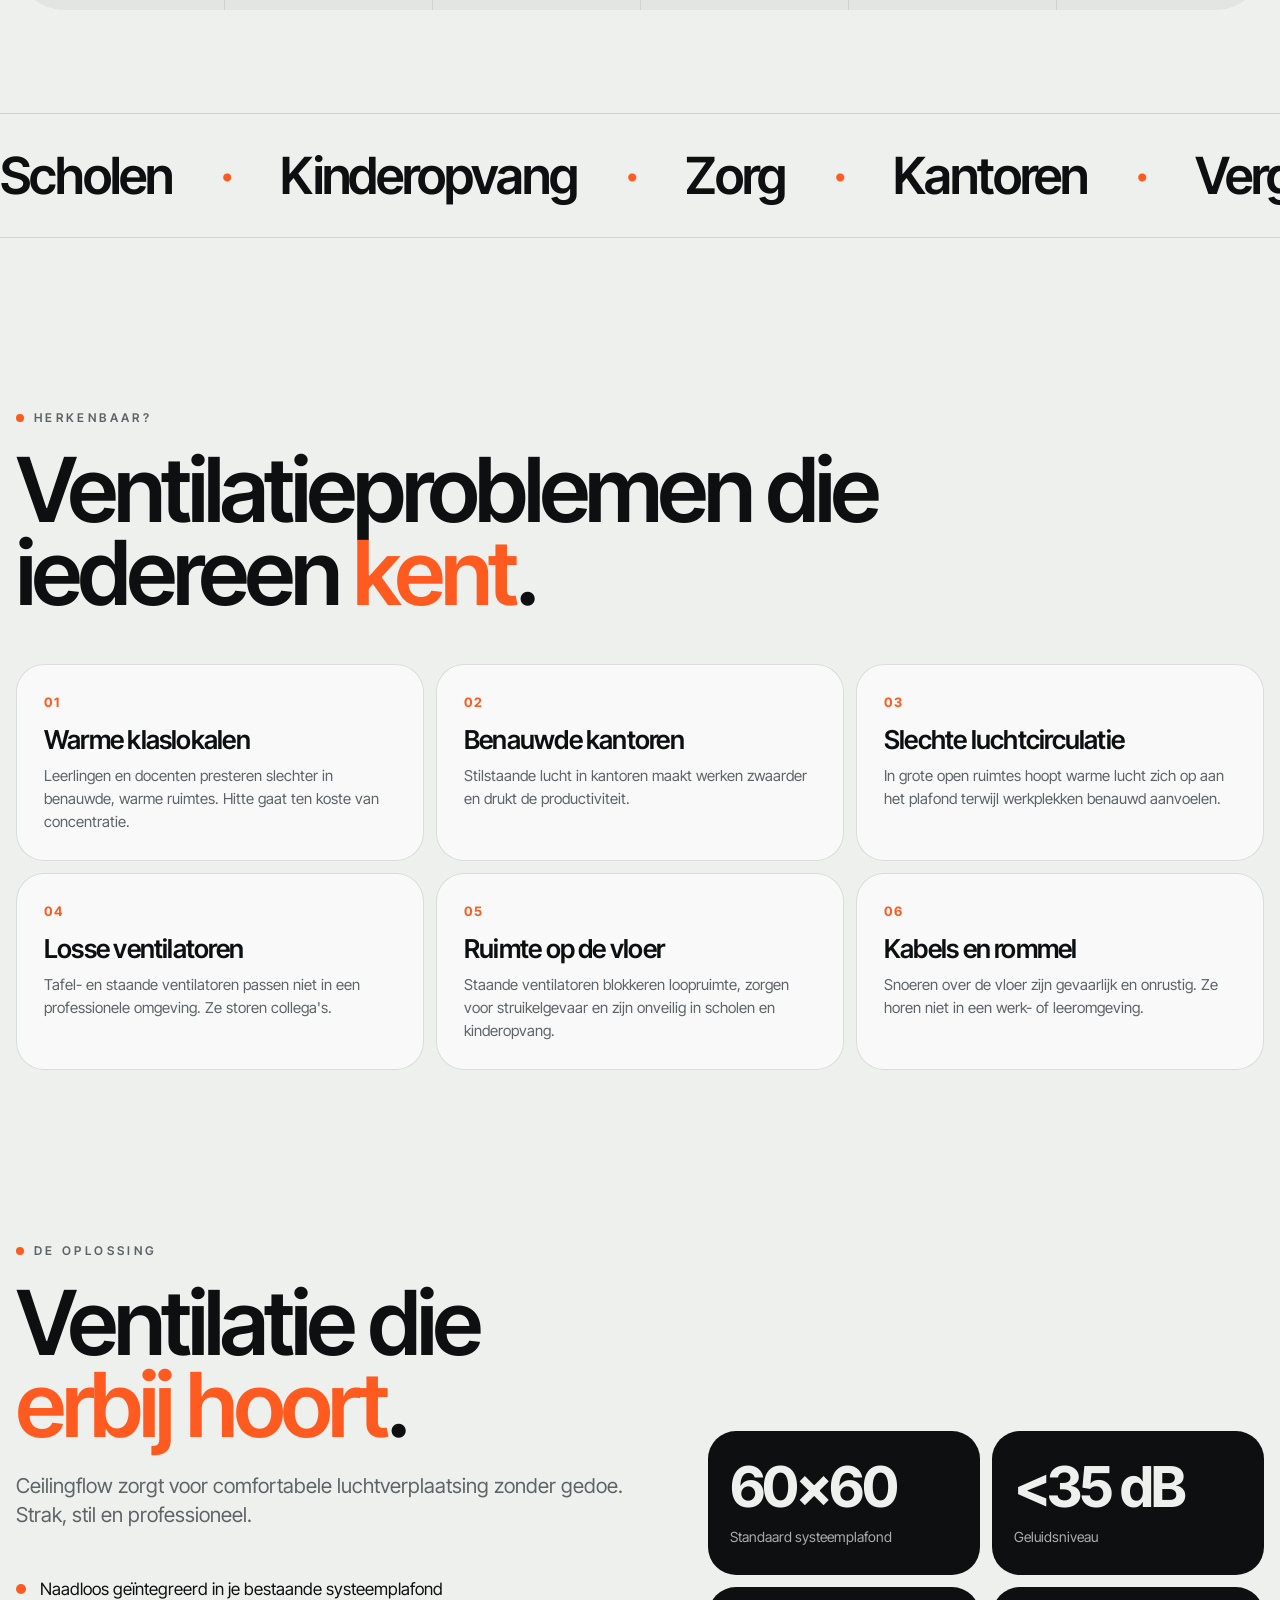
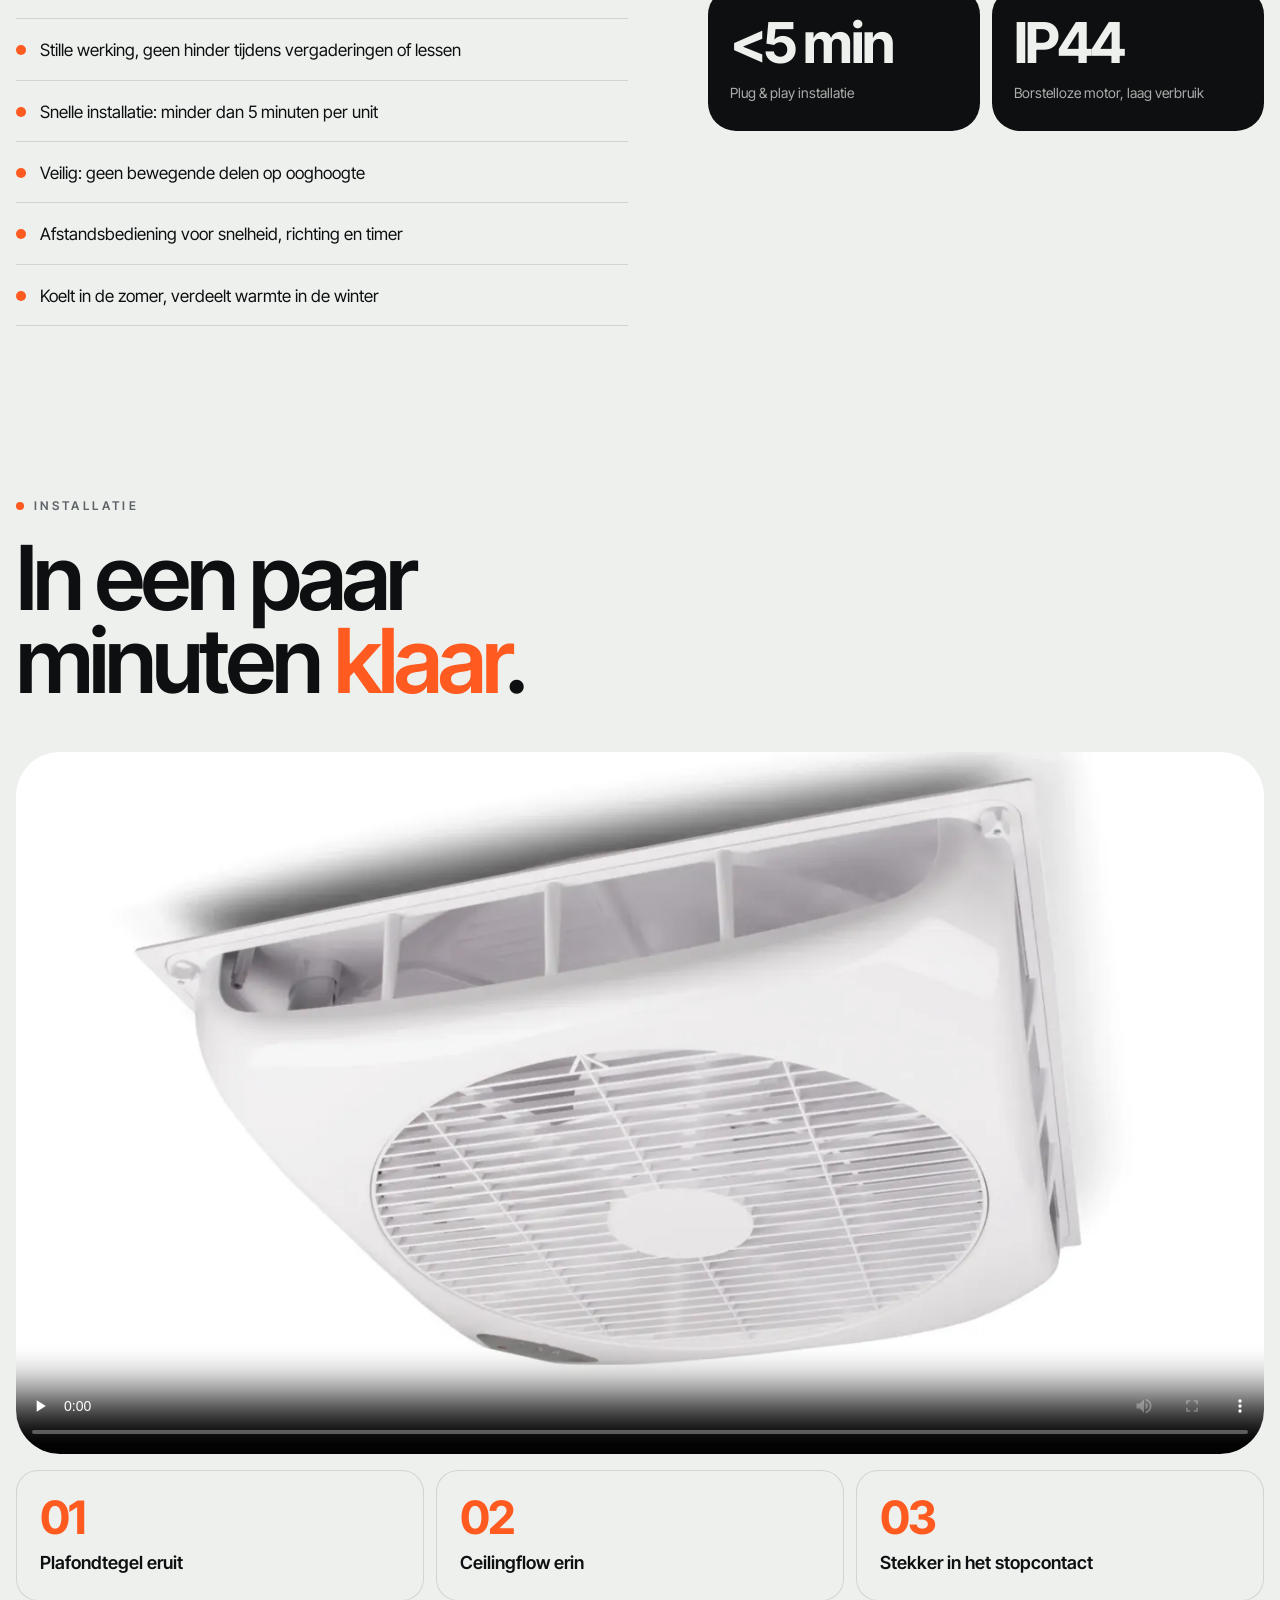
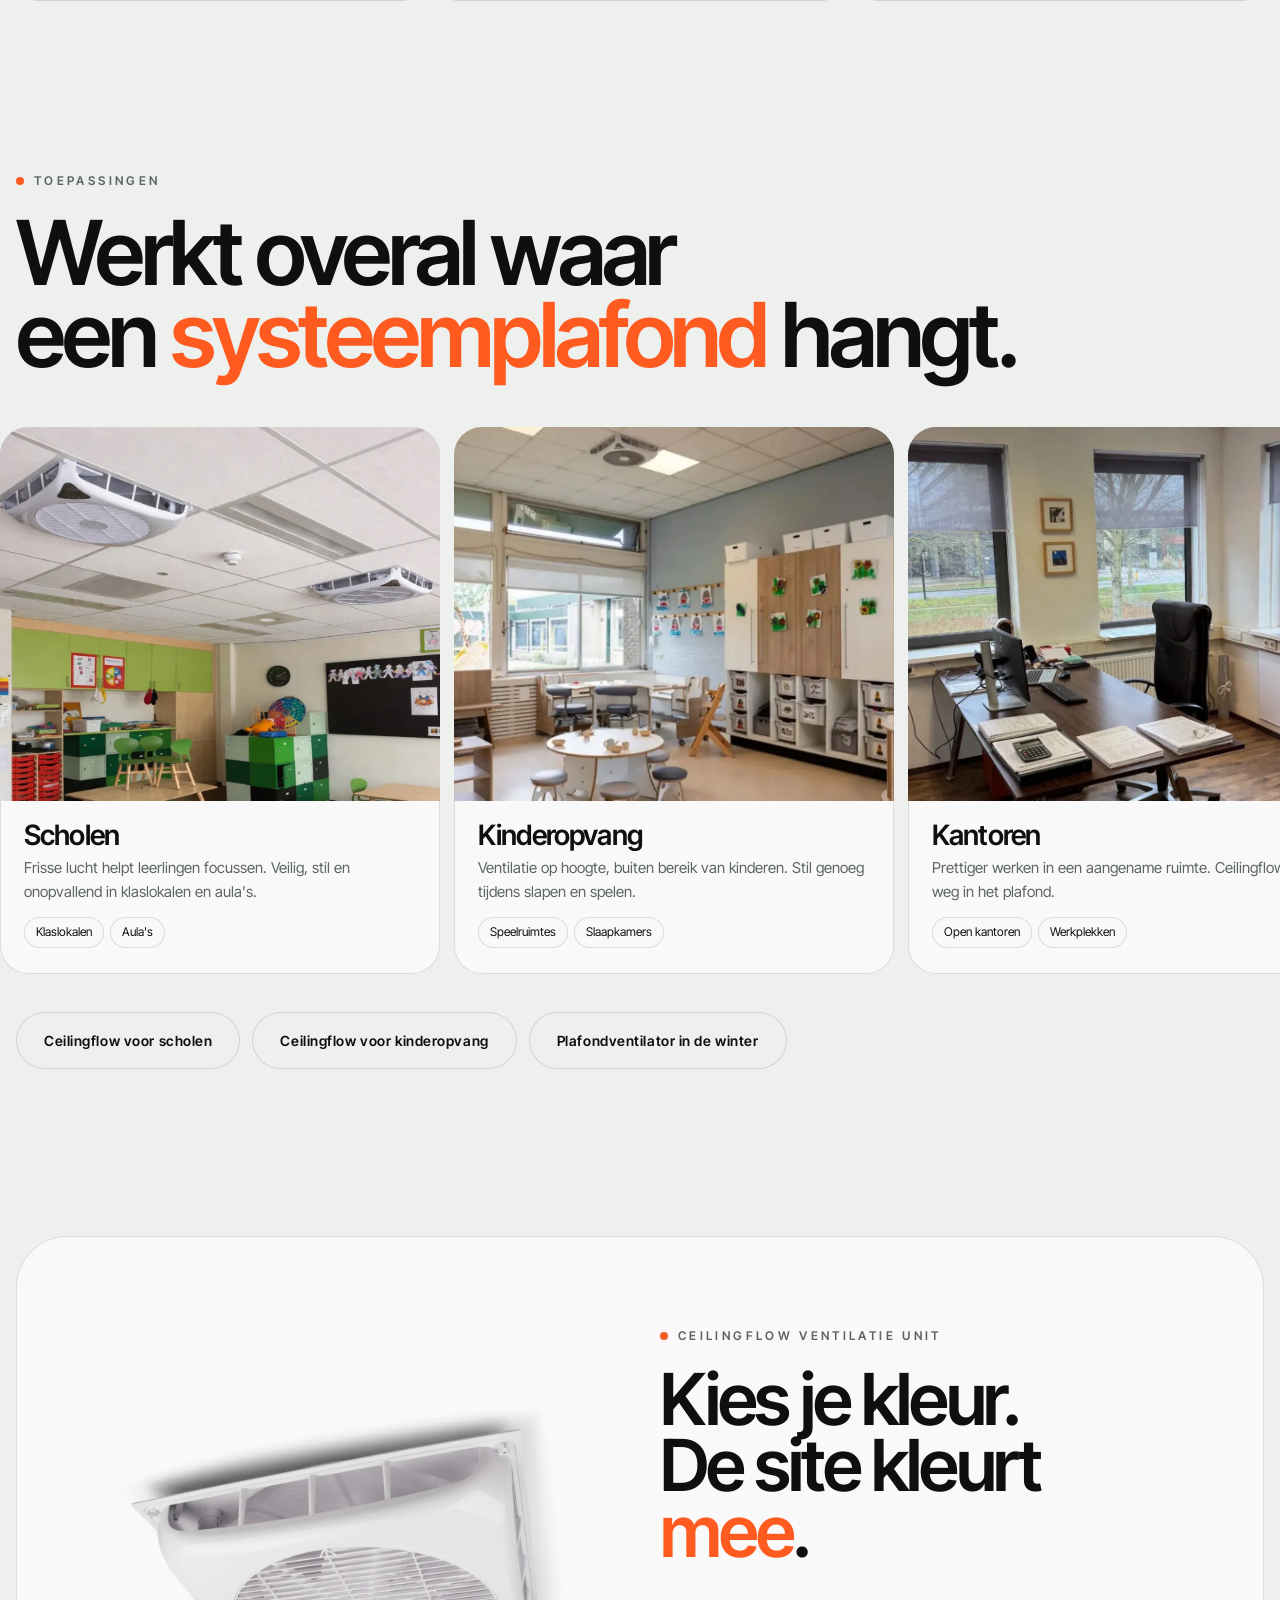
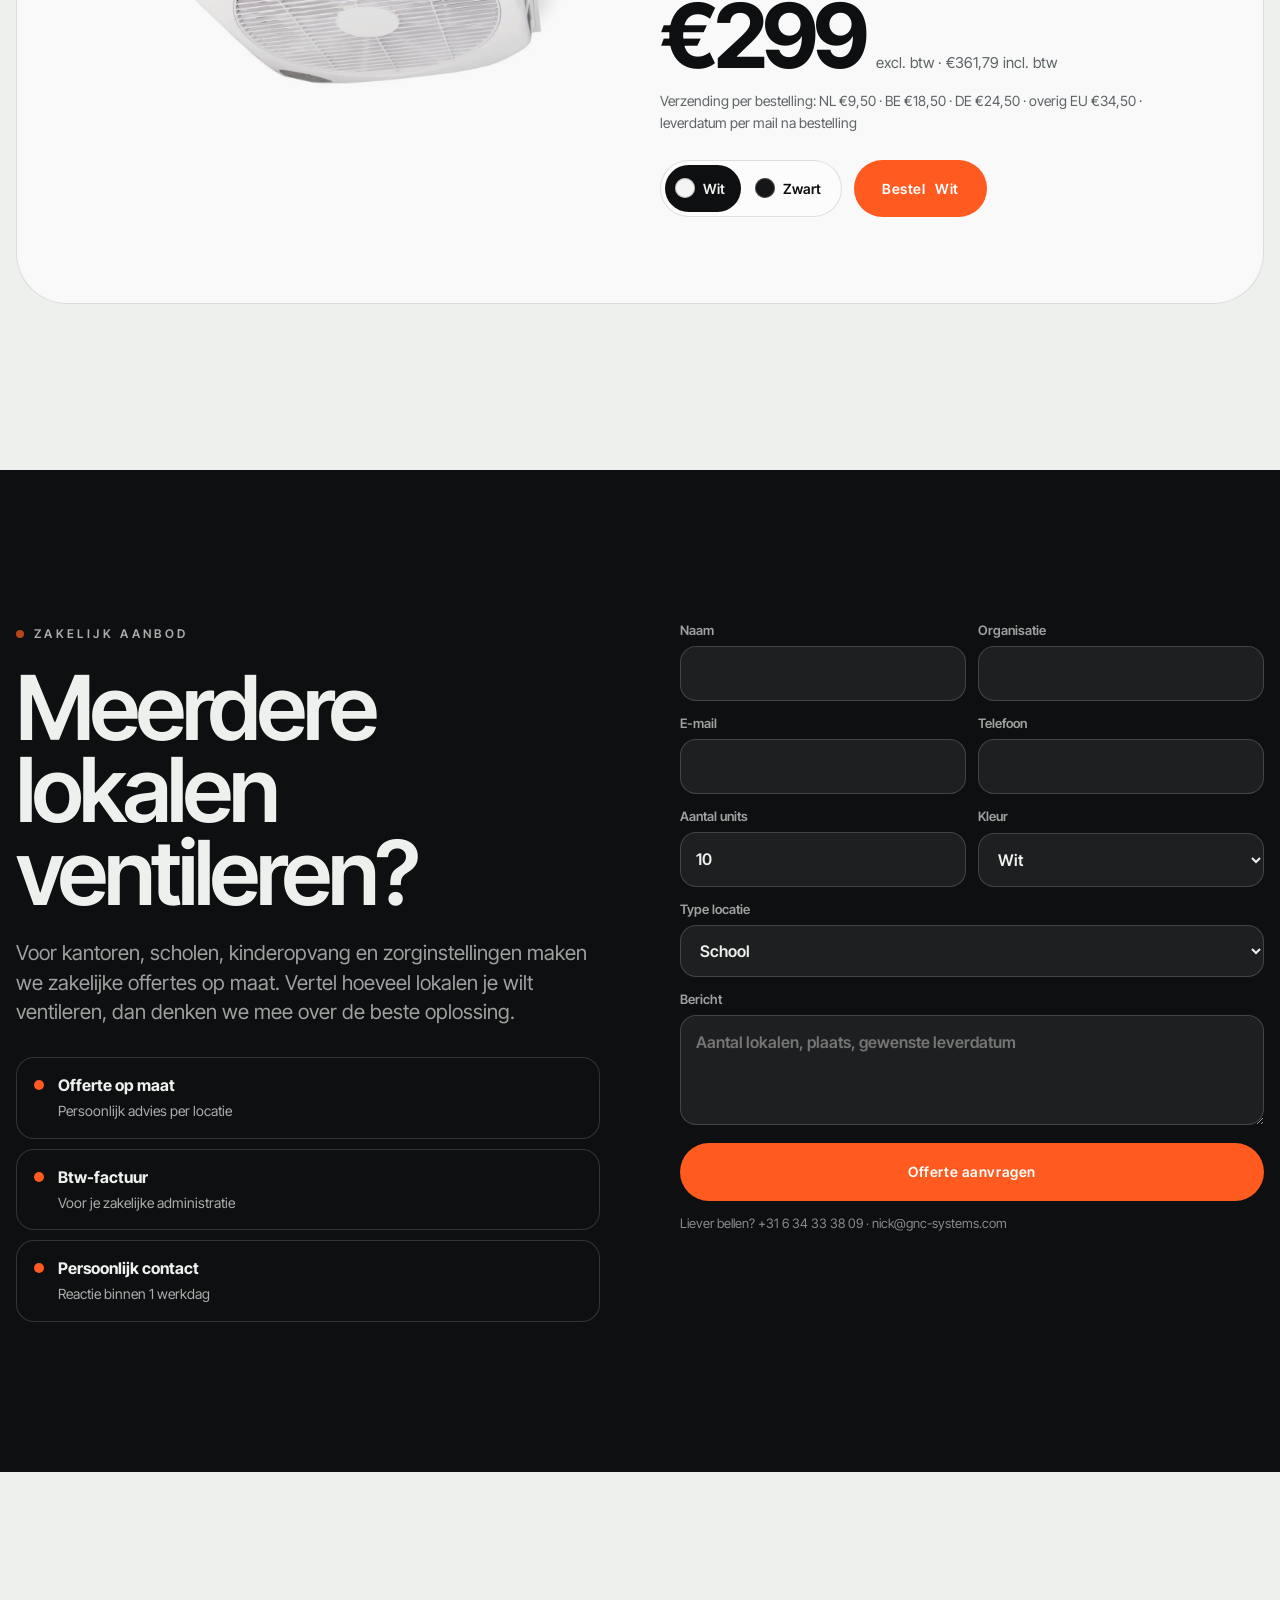
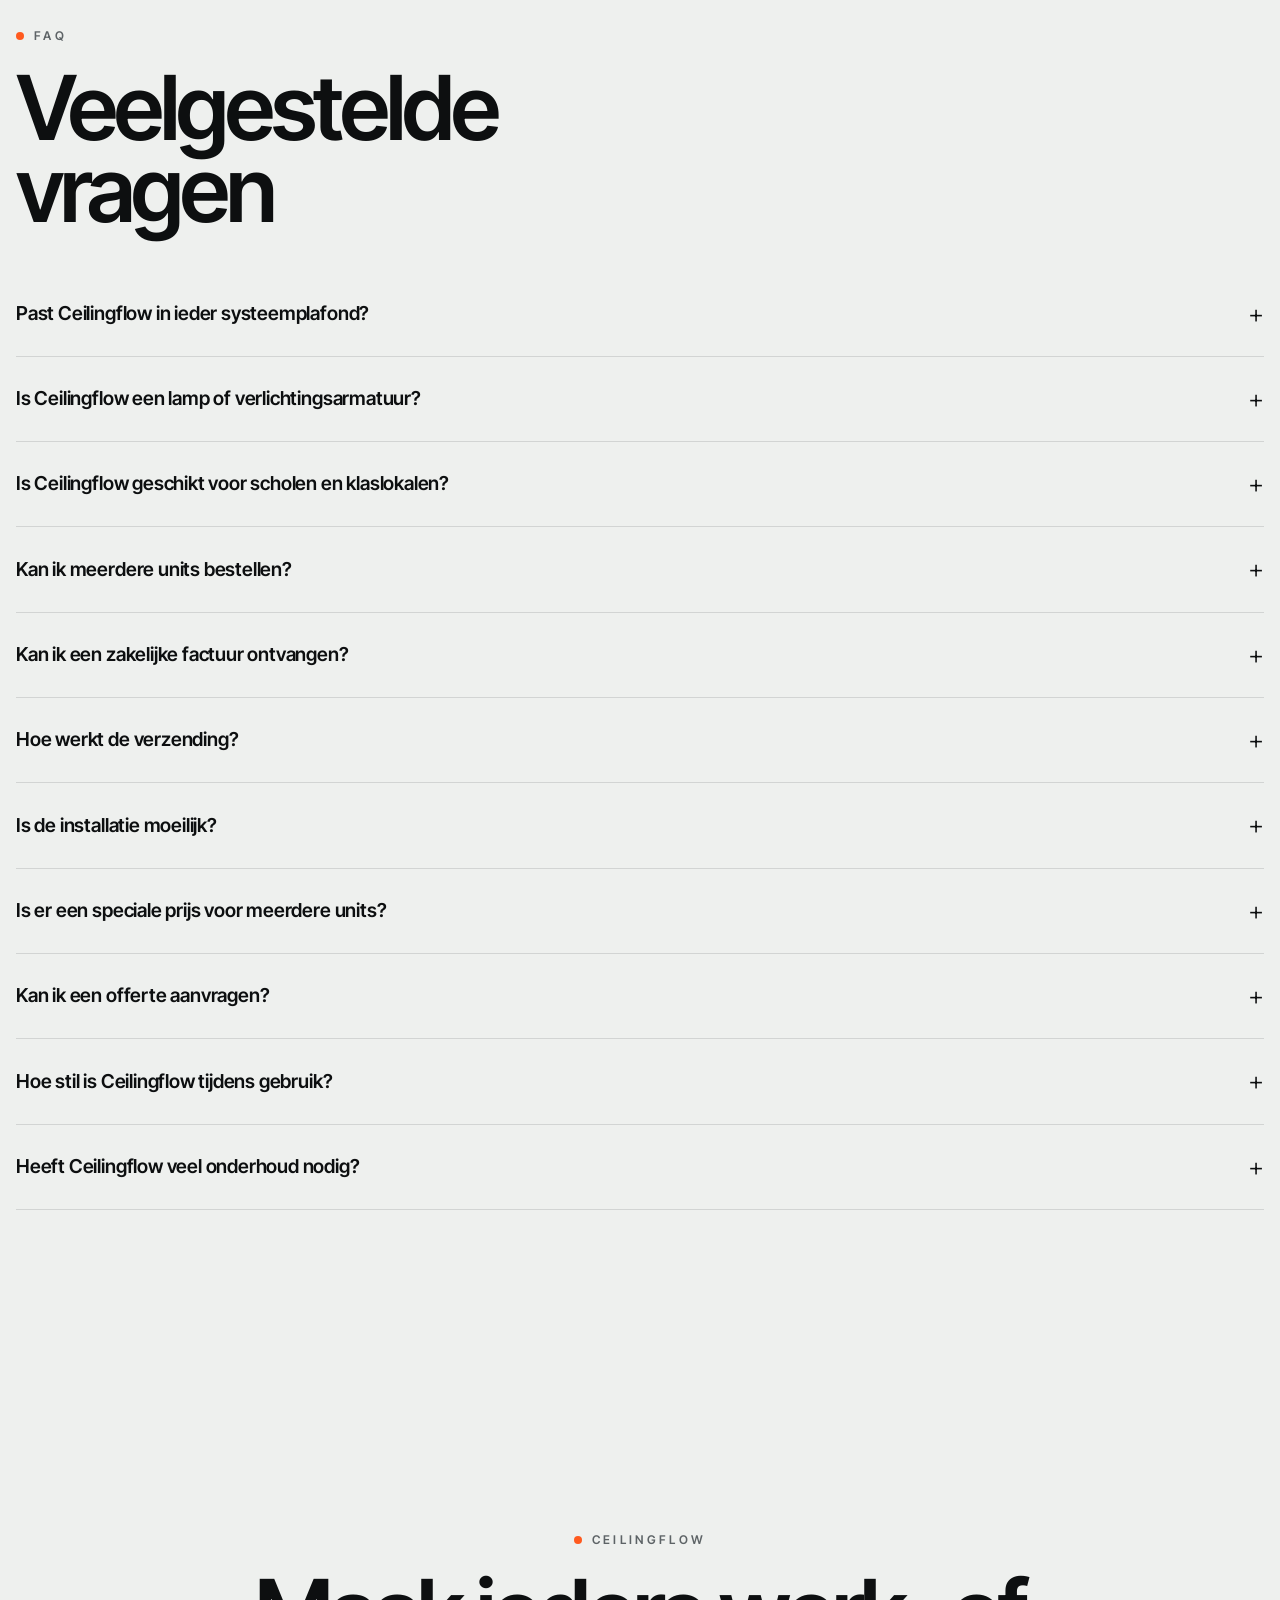
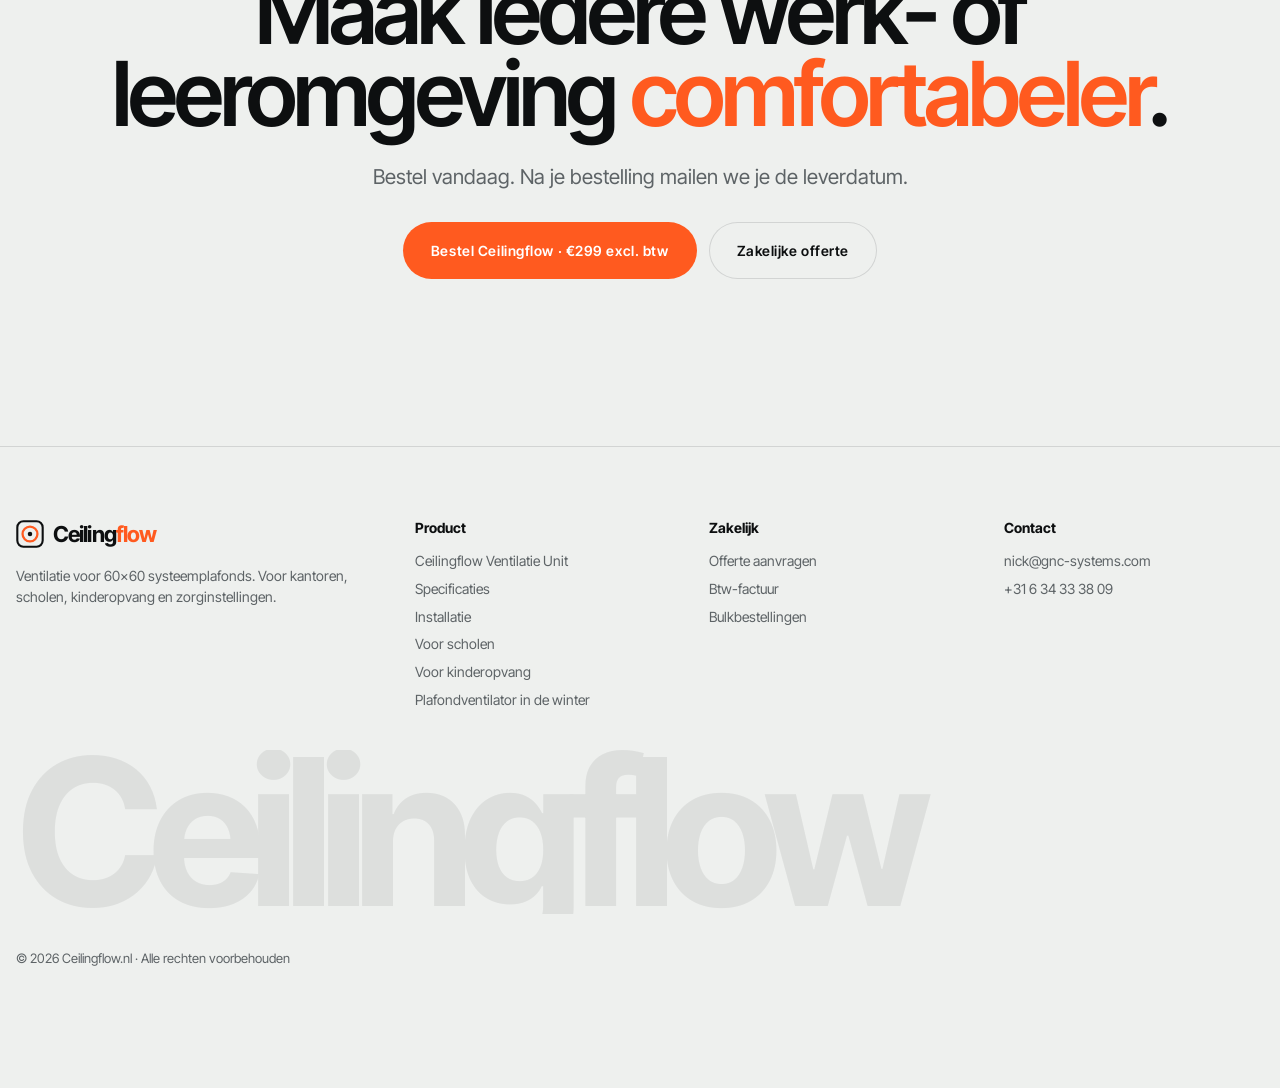
==== commit e4c02dd2: "Pagina /kinderopvang/ (slaapuurtje, buiten bereik, prijs per groepsruimte, offerte, FAQ-schema), lin" ====
--- a/index.html
+++ b/index.html
@@ -112,7 +112,7 @@
     <h1 class="rv d1">Frisse lucht.<br>Uit het <em>plafond</em>.</h1>
     <p class="lead rv d2">Ceilingflow past strak in je 60×60 systeemplafond. Voor scholen, kinderopvang, zorg en kantoren. Geen losse ventilatoren, geen kabels op de vloer.</p>
     <div class="row rv d3"><div class="kleur" role="group" aria-label="Kies kleur"><button type="button" data-set-kleur="wit" aria-pressed="true"><i style="background:#f4f4f2"></i>Wit</button><button type="button" data-set-kleur="zwart" aria-pressed="false"><i style="background:#151617"></i>Zwart</button></div><a class="btn acc" href="/ventilator/">Bekijk de ventilator</a><a class="btn ghost" href="#offerte">Offerte voor meerdere lokalen</a></div>
-    <p class="rv d3" style="margin-top:14px;font-size:.95rem"><a href="/scholen/#per-lokaal" data-umami-event="home-naar-scholen" style="text-decoration:underline">Voor scholen en kinderopvang: prijs per lokaal en direct bestellen</a></p>
+    <p class="rv d3" style="margin-top:14px;font-size:.95rem"><a href="/scholen/#per-lokaal" data-umami-event="home-naar-scholen" style="text-decoration:underline">Voor scholen: prijs per lokaal</a> · <a href="/kinderopvang/#per-groep" data-umami-event="home-naar-kdv" style="text-decoration:underline">Voor kinderopvang: prijs per groep</a></p>
   </div>
   <div class="stage rv" id="stage">
     <div class="grid"></div>
@@ -162,7 +162,7 @@
   <span class="eyebrow rv">Toepassingen</span>
   <h2 class="h2 rv d1" style="margin-top:20px">Werkt overal waar<br>een <em>systeemplafond</em> hangt.</h2>
   <div class="apps"><article class="rv"><img src="/img/school.webp" alt="Ceilingflow in een systeemplafond: scholen" loading="lazy"><div class="t"><h3>Scholen</h3><p>Frisse lucht helpt leerlingen focussen. Veilig, stil en onopvallend in klaslokalen en aula's.</p><div class="tags"><span>Klaslokalen</span><span>Aula's</span></div></div></article><article class="rv"><img src="/img/kinderopvang.webp" alt="Ceilingflow in een systeemplafond: kinderopvang" loading="lazy"><div class="t"><h3>Kinderopvang</h3><p>Ventilatie op hoogte, buiten bereik van kinderen. Stil genoeg tijdens slapen en spelen.</p><div class="tags"><span>Speelruimtes</span><span>Slaapkamers</span></div></div></article><article class="rv"><img src="/img/kantoor.webp" alt="Ceilingflow in een systeemplafond: kantoren" loading="lazy"><div class="t"><h3>Kantoren</h3><p>Prettiger werken in een aangename ruimte. Ceilingflow valt weg in het plafond.</p><div class="tags"><span>Open kantoren</span><span>Werkplekken</span></div></div></article><article class="rv"><img src="/img/school-2.webp" alt="Ceilingflow in een systeemplafond: zorg en praktijken" loading="lazy"><div class="t"><h3>Zorg en praktijken</h3><p>Stille luchtcirculatie voor klinieken, wachtkamers en behandelruimtes, zonder renovatie.</p><div class="tags"><span>Wachtkamers</span><span>Behandelkamers</span></div></div></article><article class="rv"><img src="/img/showroom.webp" alt="Ceilingflow in een systeemplafond: showrooms" loading="lazy"><div class="t"><h3>Showrooms</h3><p>Ook in showrooms en winkels past Ceilingflow strak in het systeemplafond.</p><div class="tags"><span>Showrooms</span><span>Winkels</span></div></div></article><article class="rv"><img src="/img/showroom-2.webp" alt="Ceilingflow in een systeemplafond: vergaderruimtes" loading="lazy"><div class="t"><h3>Vergaderruimtes</h3><p>Houd vergaderingen fris. Stil genoeg voor elke bespreking of presentatie.</p><div class="tags"><span>Boardrooms</span><span>Spreekkamers</span></div></div></article></div>
-  <p class="rv" style="margin-top:28px;display:flex;gap:12px;flex-wrap:wrap"><a class="btn ghost" href="/scholen/">Ceilingflow voor scholen en kinderopvang</a><a class="btn ghost" href="/winter/">Plafondventilator in de winter</a></p>
+  <p class="rv" style="margin-top:28px;display:flex;gap:12px;flex-wrap:wrap"><a class="btn ghost" href="/scholen/">Ceilingflow voor scholen</a><a class="btn ghost" href="/kinderopvang/">Ceilingflow voor kinderopvang</a><a class="btn ghost" href="/winter/">Plafondventilator in de winter</a></p>
 </div></section>
 
 <section class="sec" id="product" style="padding-top:0"><div class="wrap">
@@ -217,7 +217,7 @@
 <div class="mbar" id="mbar"><div class="t"><b>Ceilingflow · <span data-kleur-naam>Wit</span></b>€299 excl. btw · €361,79 incl.</div><a class="btn acc" href="/ventilator/">Bestel</a></div>
 <footer><div class="wrap">
   <div><a class="logo" href="/" style="color:var(--ink)"><svg viewBox="0 0 32 32" aria-hidden="true"><rect x="1.5" y="1.5" width="29" height="29" rx="7" fill="none" stroke="currentColor" stroke-width="2.4"/><circle cx="16" cy="16" r="8.5" fill="none" stroke="#ff5a1f" stroke-width="2.6"/><circle cx="16" cy="16" r="2.6" fill="currentColor"/></svg><span>Ceiling<i>flow</i></span></a><p style="margin-top:14px;max-width:26em">Ventilatie voor 60×60 systeemplafonds. Voor kantoren, scholen, kinderopvang en zorginstellingen.</p></div>
-  <div><h4>Product</h4><ul><li><a href="/ventilator/">Ceilingflow Ventilatie Unit</a></li><li><a href="/ventilator/#specs">Specificaties</a></li><li><a href="/#installatie">Installatie</a></li><li><a href="/scholen/">Voor scholen en kinderopvang</a></li><li><a href="/winter/">Plafondventilator in de winter</a></li></ul></div>
+  <div><h4>Product</h4><ul><li><a href="/ventilator/">Ceilingflow Ventilatie Unit</a></li><li><a href="/ventilator/#specs">Specificaties</a></li><li><a href="/#installatie">Installatie</a></li><li><a href="/scholen/">Voor scholen</a></li><li><a href="/kinderopvang/">Voor kinderopvang</a></li><li><a href="/winter/">Plafondventilator in de winter</a></li></ul></div>
   <div><h4>Zakelijk</h4><ul><li><a href="/#offerte">Offerte aanvragen</a></li><li>Btw-factuur</li><li>Bulkbestellingen</li></ul></div>
   <div><h4>Contact</h4><ul><li><a href="mailto:nick@gnc-systems.com">nick@gnc-systems.com</a></li><li><a href="tel:+31634333809">+31 6 34 33 38 09</a></li></ul></div>
   <div class="big" aria-hidden="true">Ceilingflow</div>
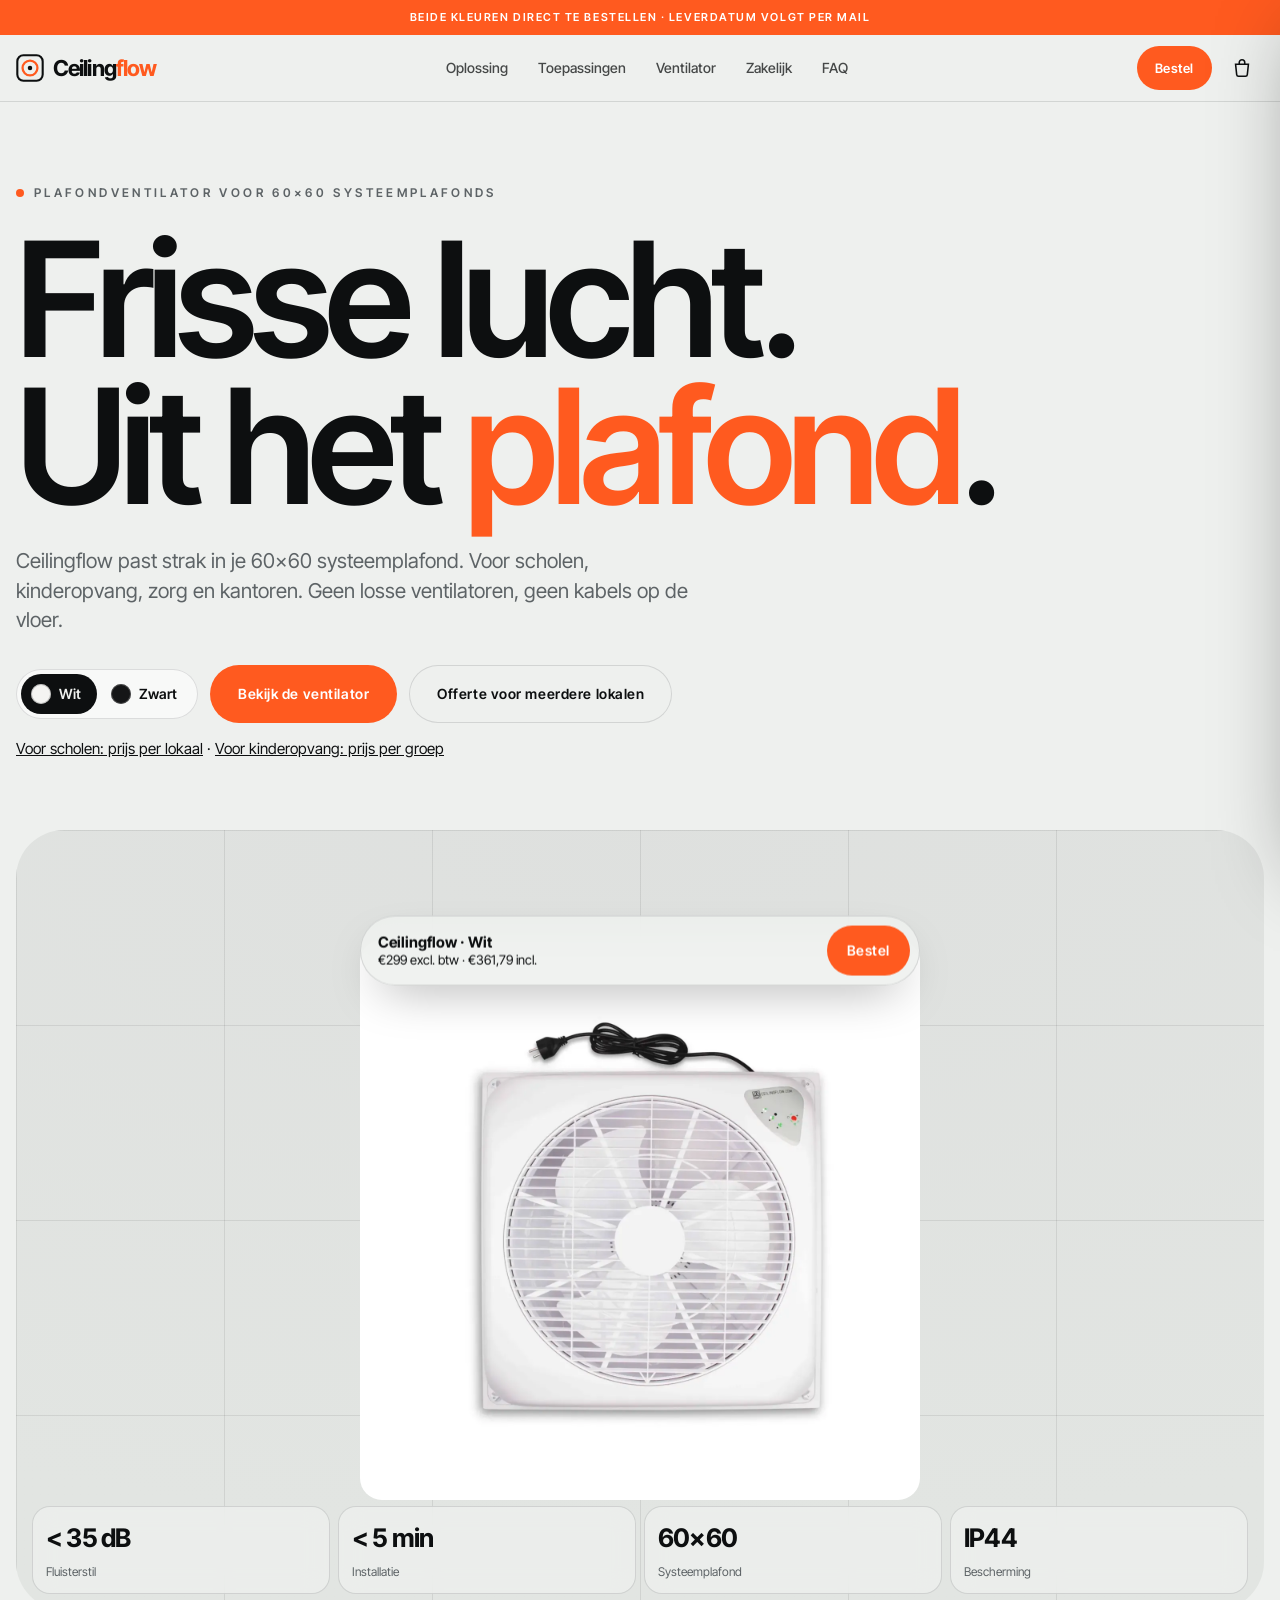
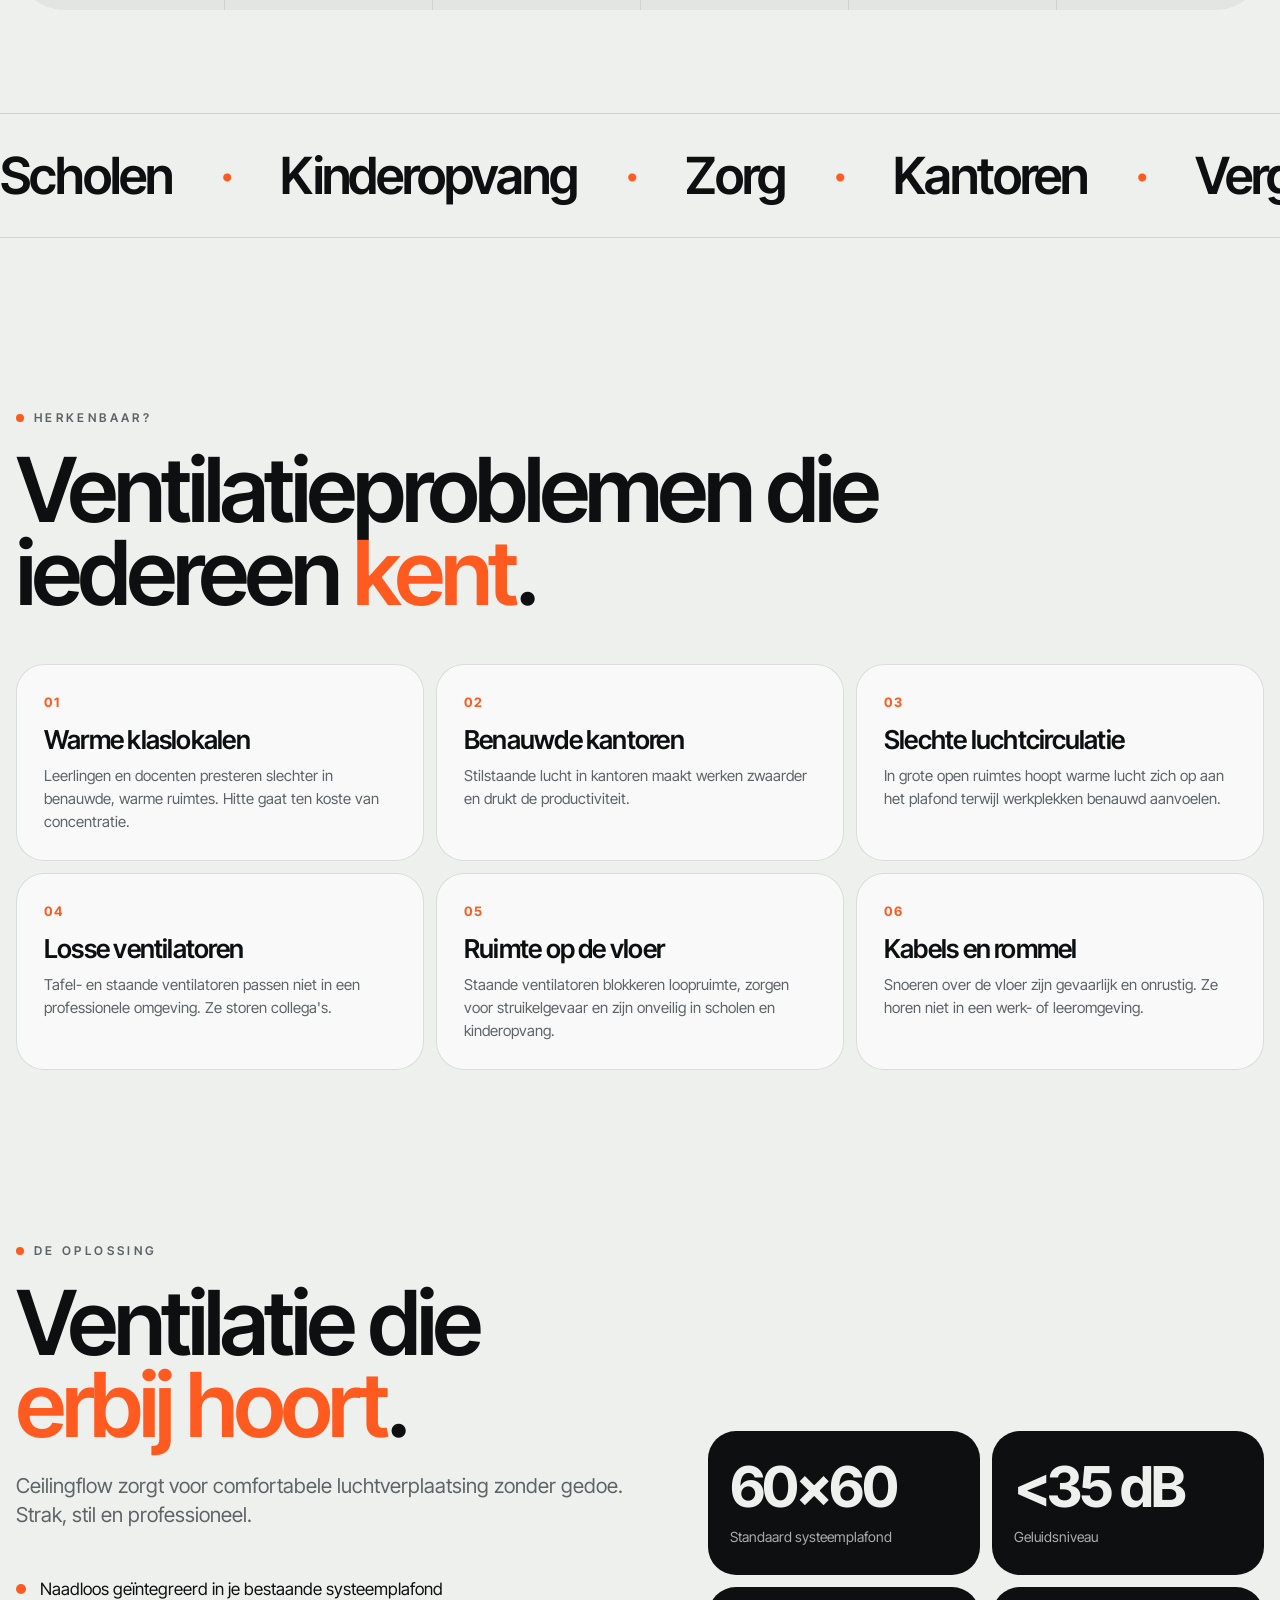
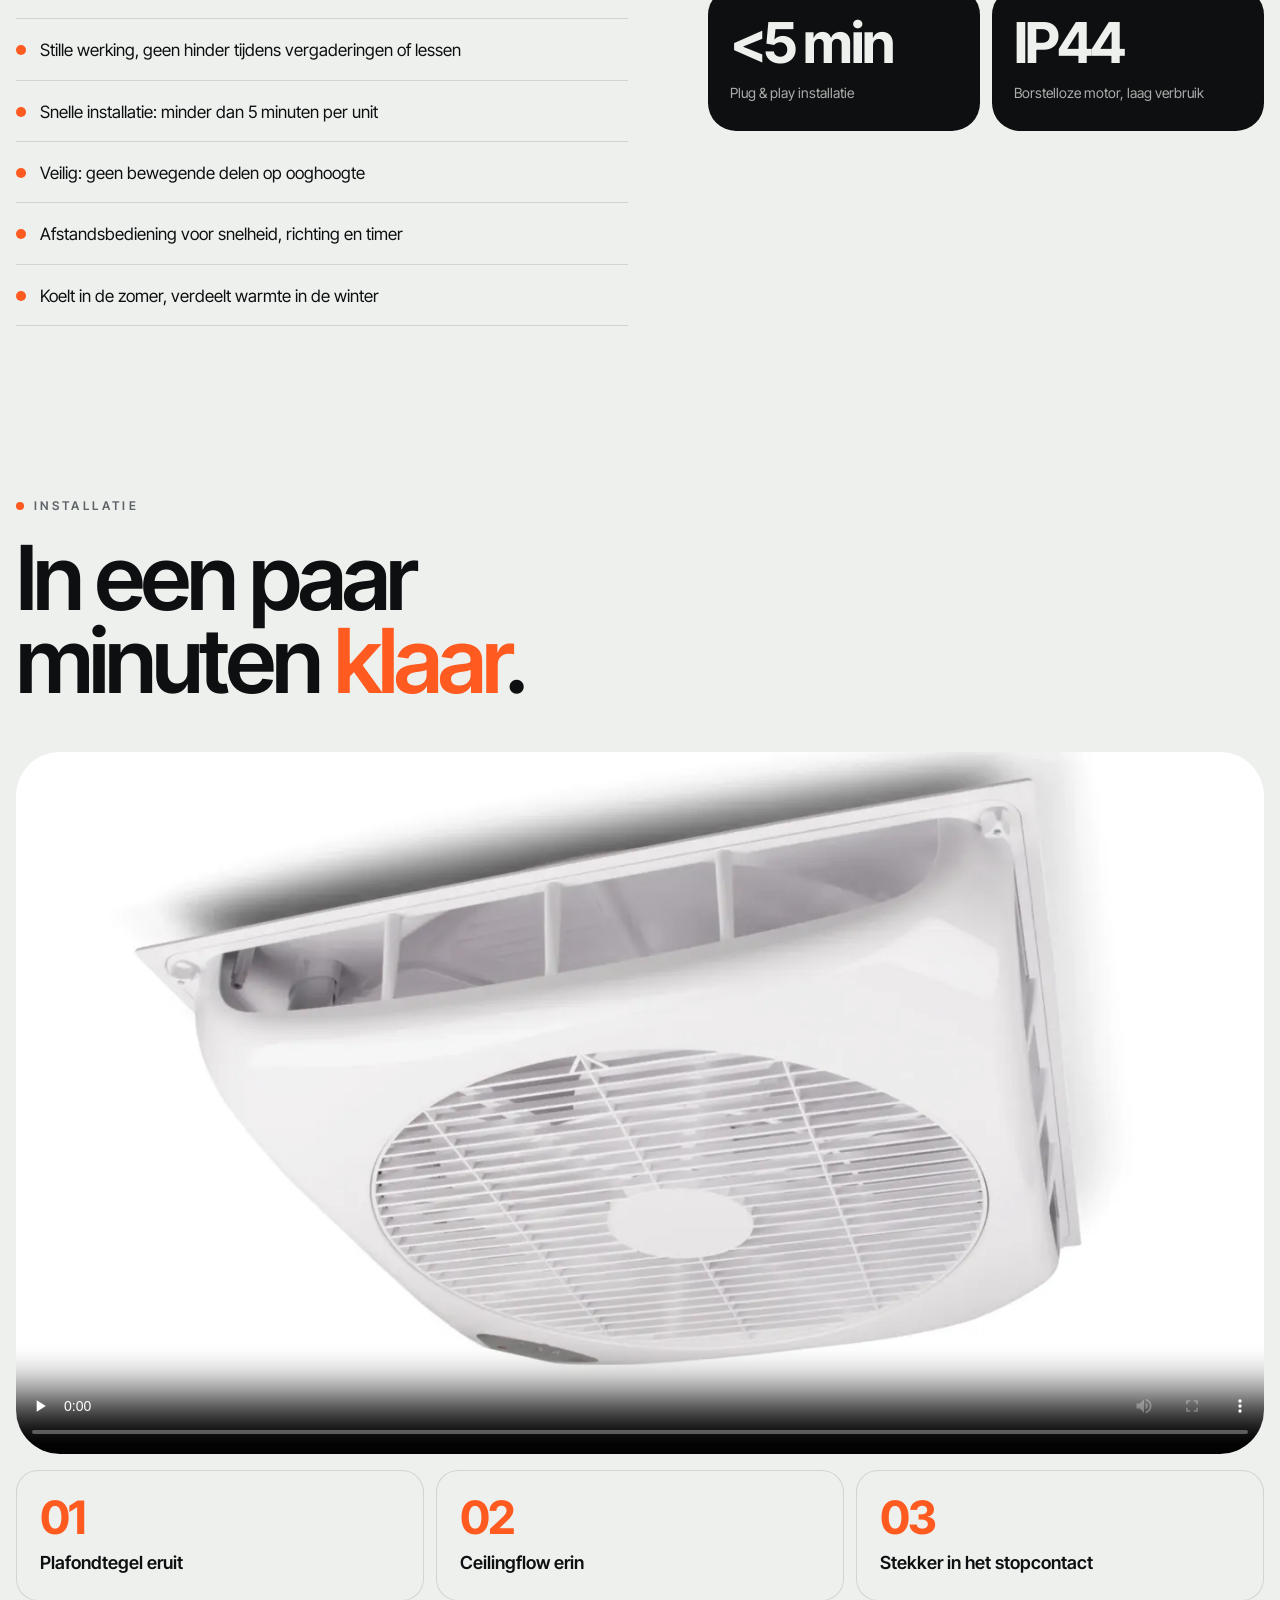
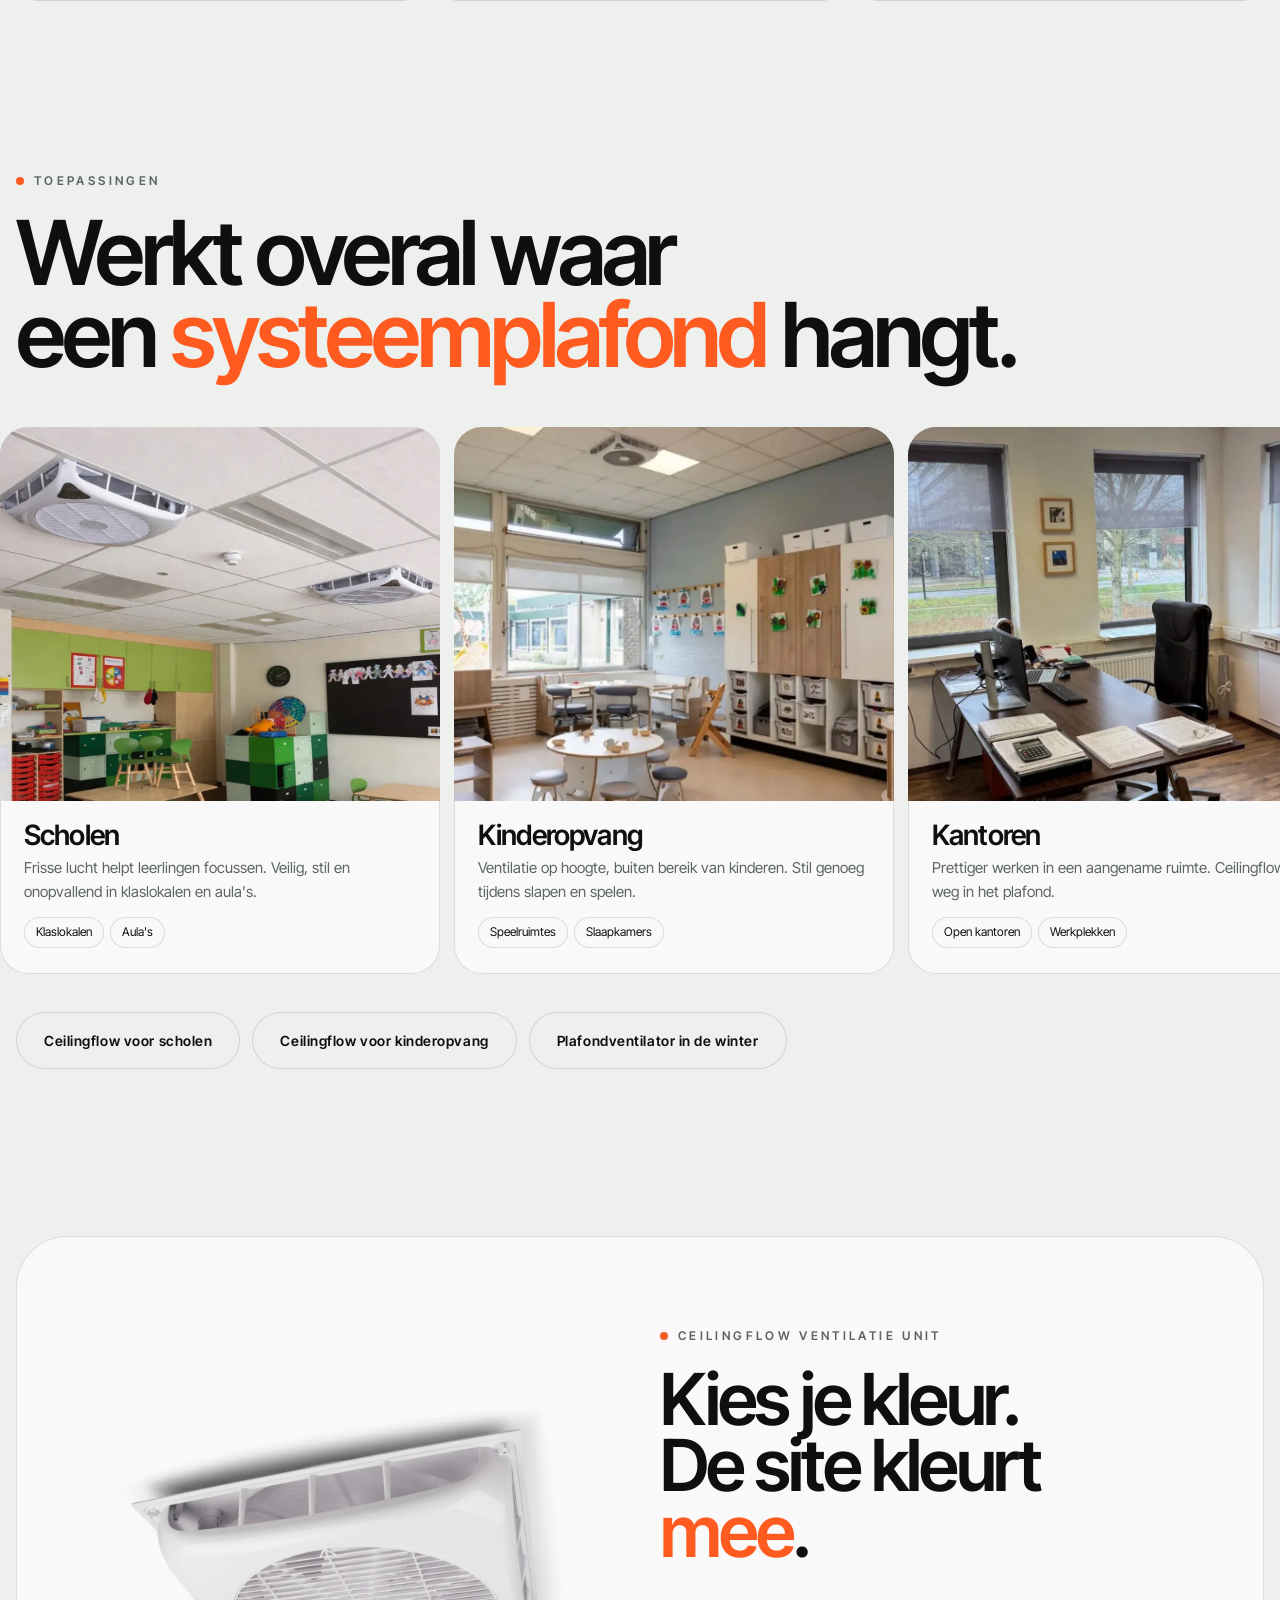
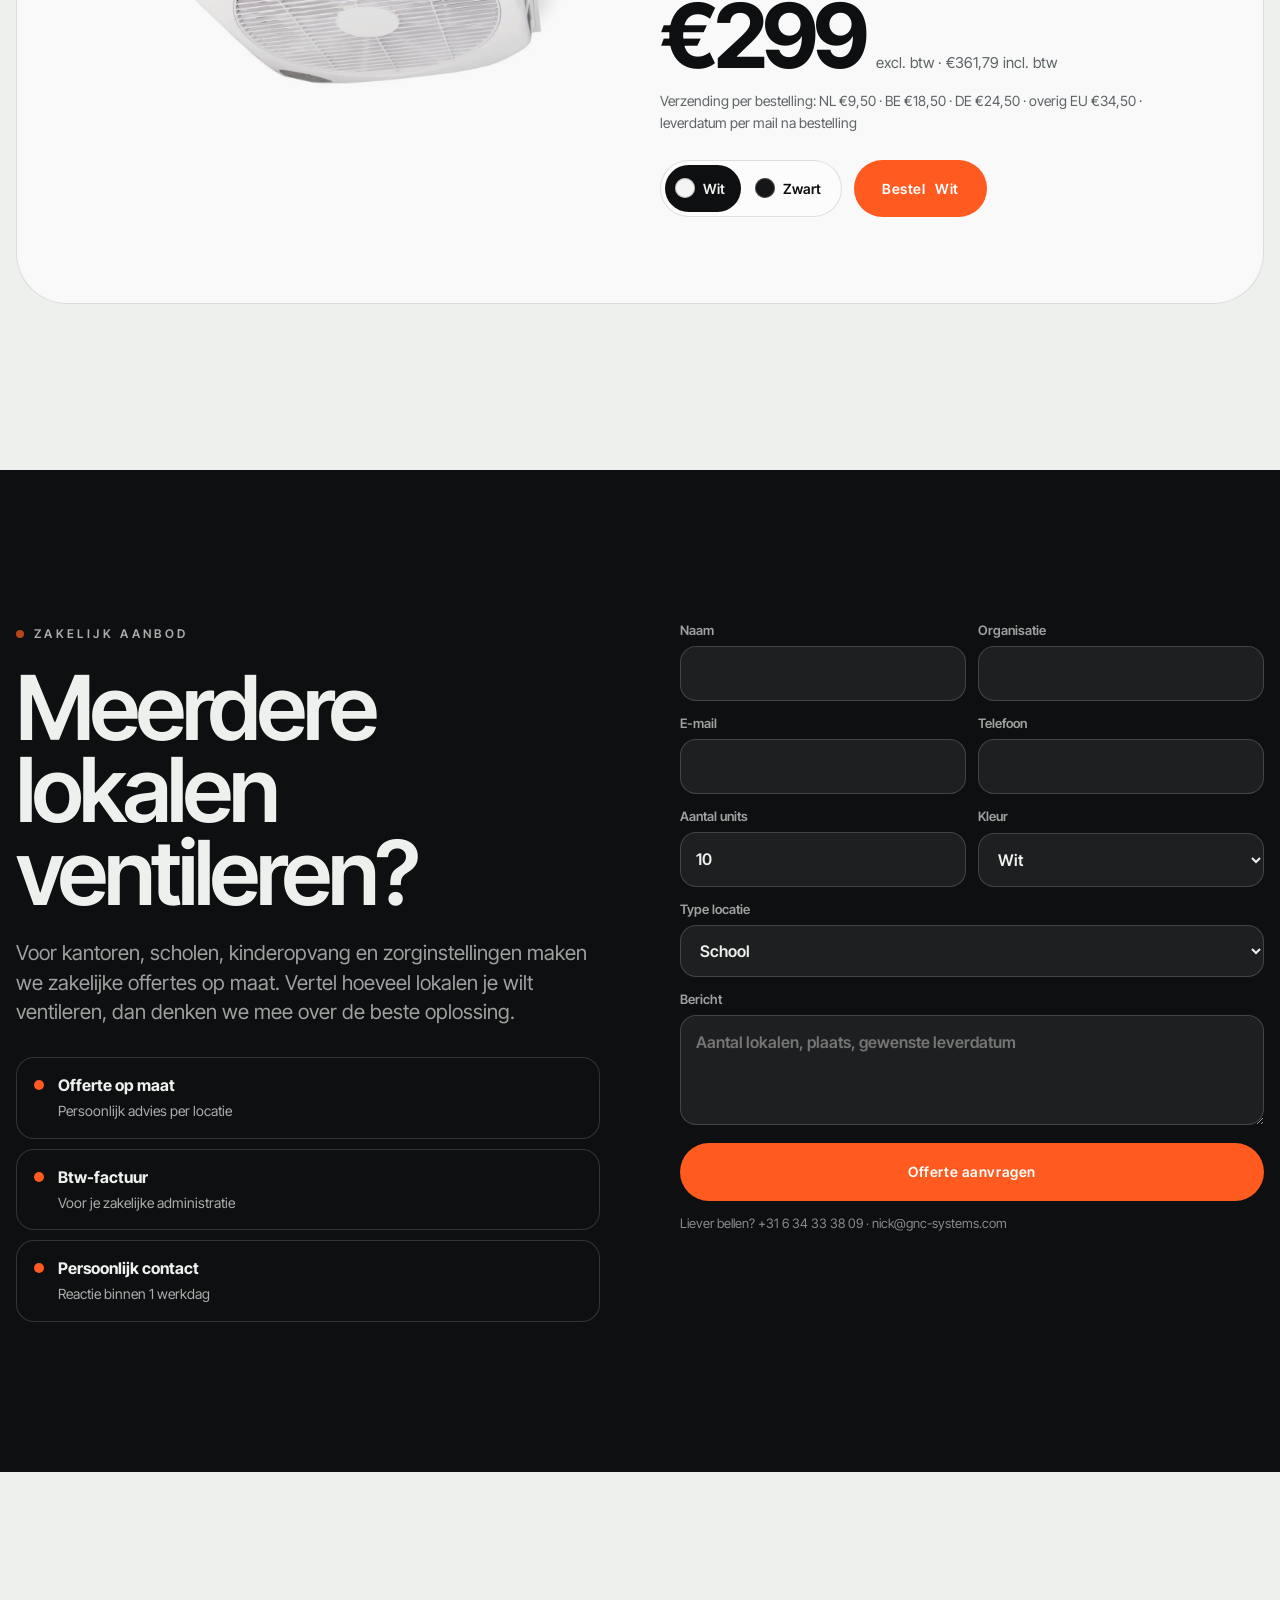
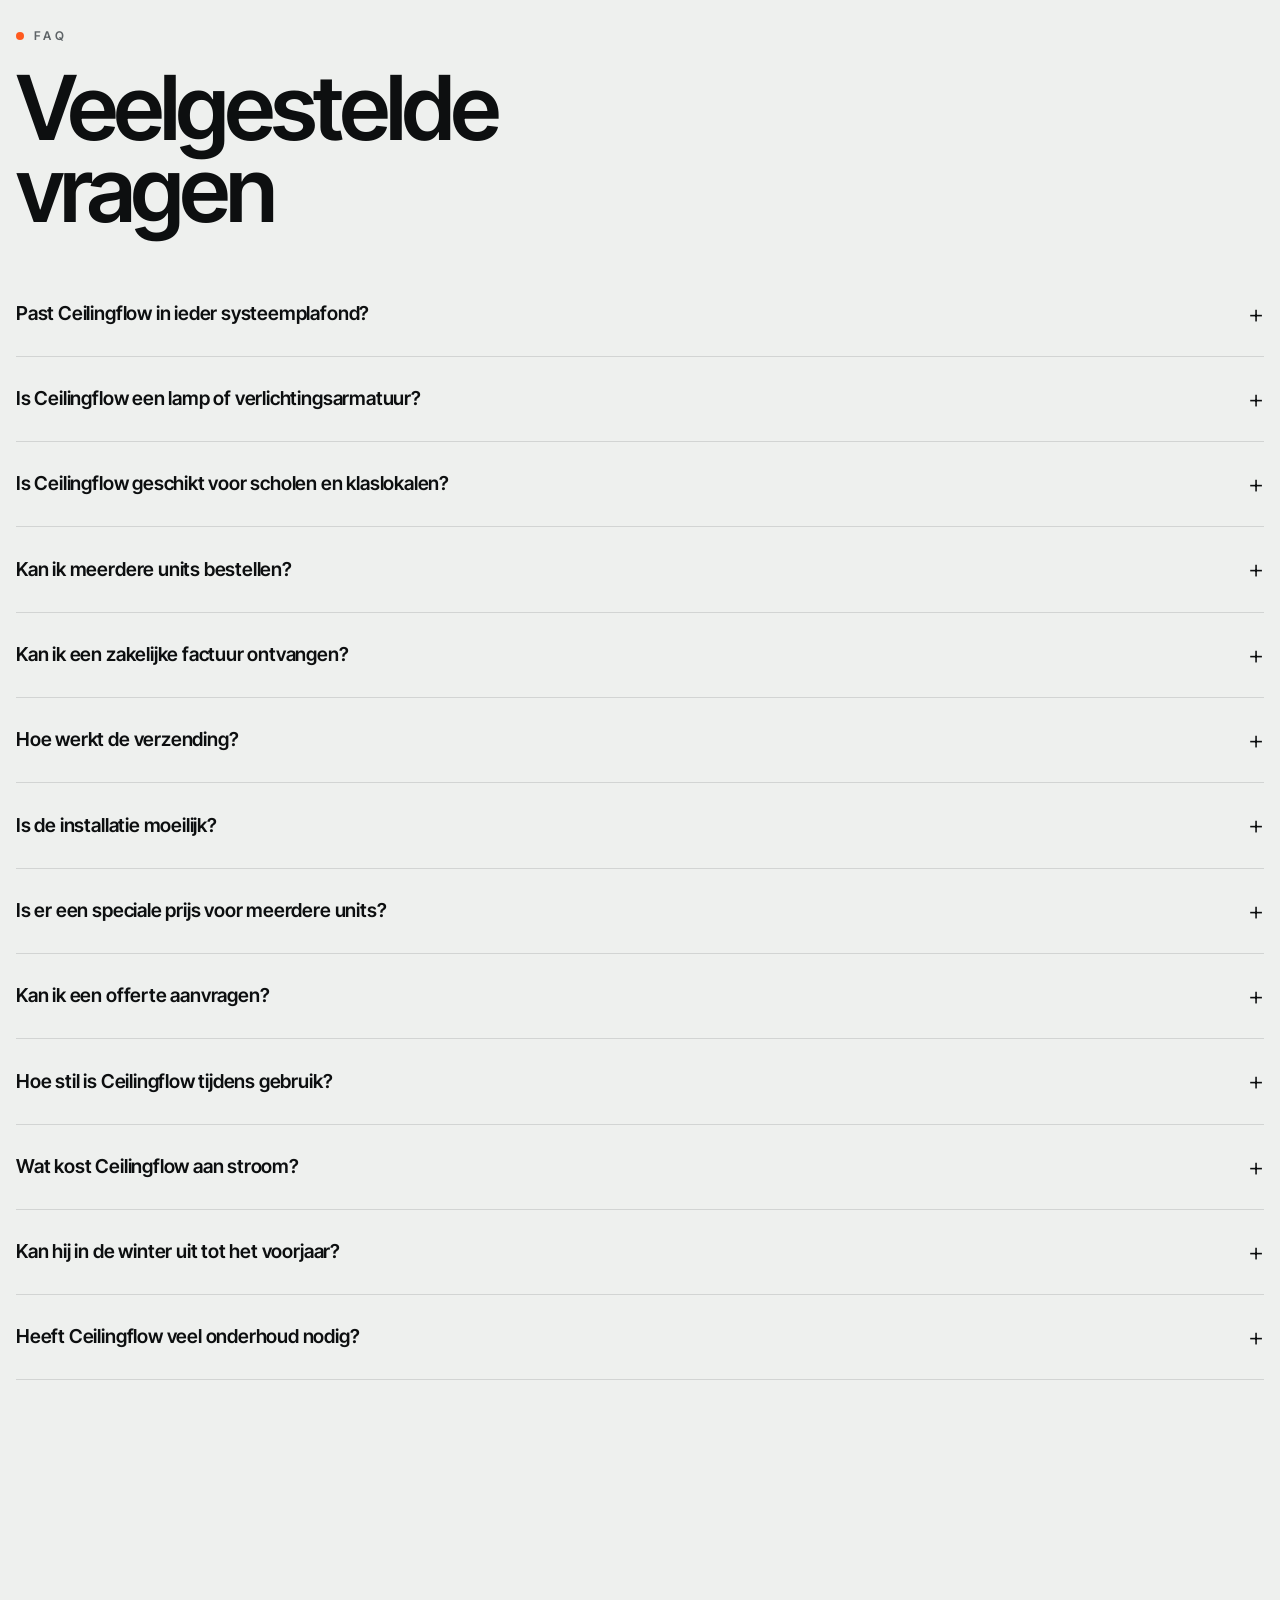
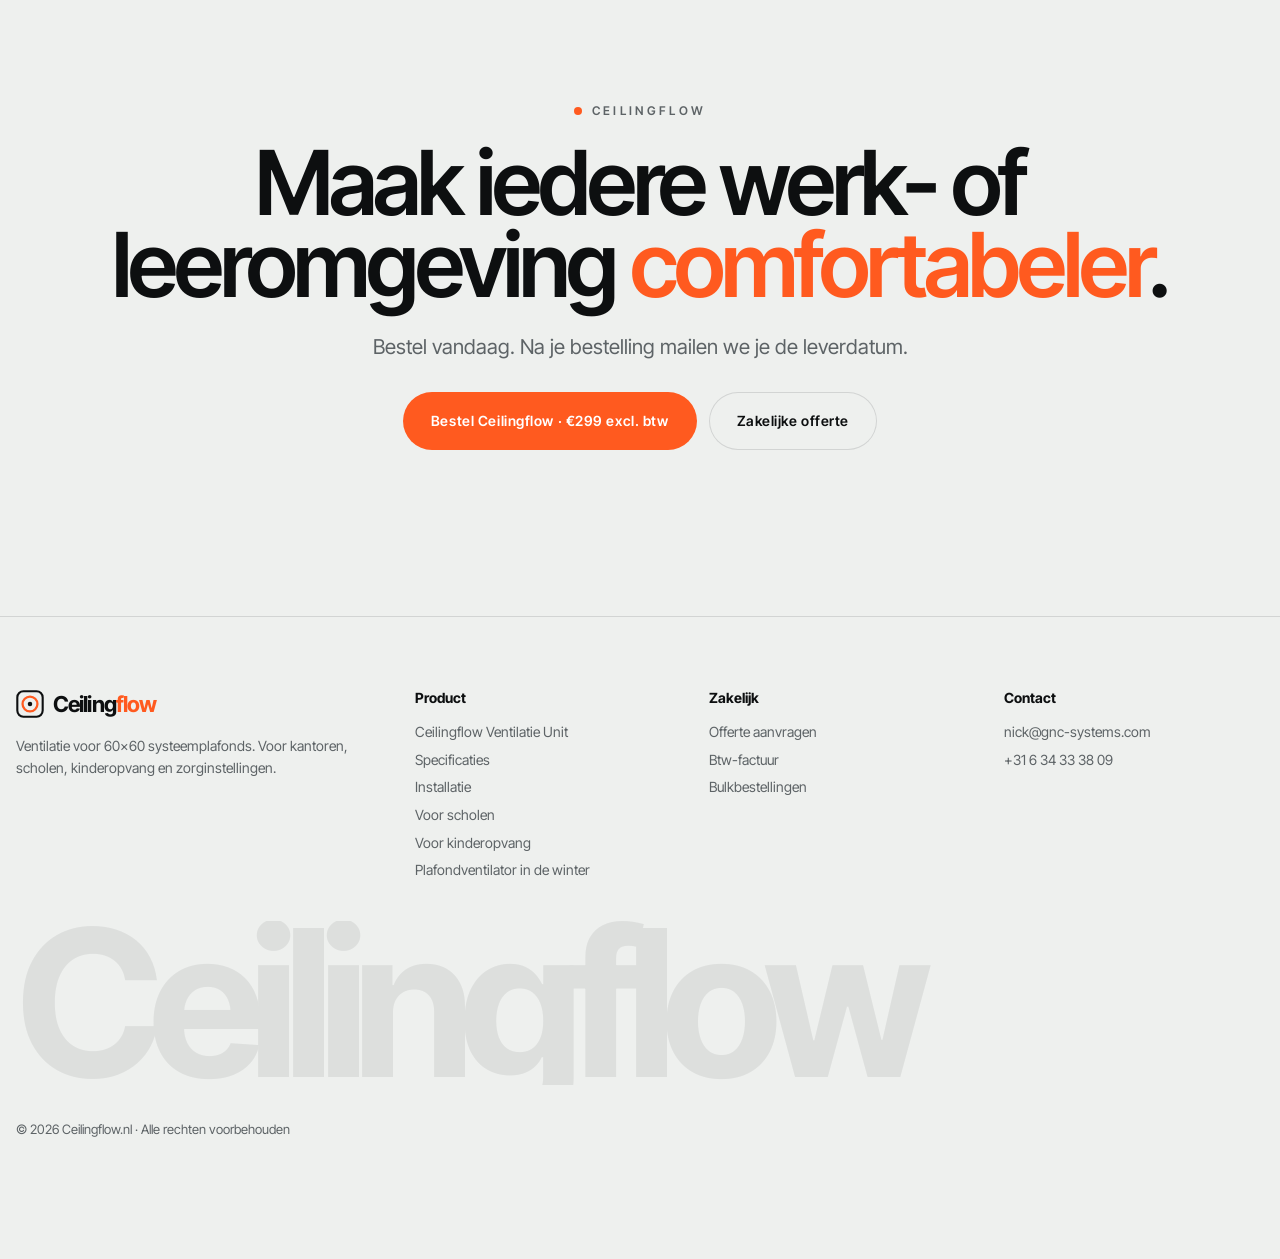
==== commit 3eb72482: "Ventilator-FAQ: stroomverbruik en winterstand uit de LinkedIn-vraagposts, geluid 35 tot 47 dB(A) en " ====
--- a/index.html
+++ b/index.html
@@ -92,7 +92,7 @@
 .mbar .t b{display:block;font-size:15px}
 .mbar .btn{padding:14px 20px}
 @media(min-width:1000px){.mbar{left:50%;right:auto;width:560px;translate:-50% 0}}
-</style><script type="application/ld+json">{"@context": "https://schema.org", "@type": "Product", "name": "Ceilingflow Ventilatie Unit", "sku": "CF-6060-001", "brand": {"@type": "Brand", "name": "Ceilingflow"}, "description": "Plafondventilator voor 60x60 systeemplafonds. Onder 35 dB, installatie in minder dan 5 minuten, IP44, borstelloze motor, afstandsbediening inbegrepen. Verkrijgbaar in Wit en Zwart.", "image": ["https://ceilingflow.nl/img/wit.webp", "https://ceilingflow.nl/img/zwart.webp"], "color": "Wit, Zwart", "offers": [{"@type": "Offer", "name": "Ceilingflow Wit", "url": "https://ceilingflow.nl/ventilator/?kleur=wit", "priceCurrency": "EUR", "price": "361.79", "priceSpecification": [{"@type": "UnitPriceSpecification", "price": "361.79", "priceCurrency": "EUR", "valueAddedTaxIncluded": true}, {"@type": "UnitPriceSpecification", "price": "299.00", "priceCurrency": "EUR", "valueAddedTaxIncluded": false}], "availability": "https://schema.org/PreOrder", "itemCondition": "https://schema.org/NewCondition", "shippingDetails": [{"@type": "OfferShippingDetails", "shippingRate": {"@type": "MonetaryAmount", "value": "9.50", "currency": "EUR"}, "shippingDestination": [{"@type": "DefinedRegion", "addressCountry": "NL"}]}, {"@type": "OfferShippingDetails", "shippingRate": {"@type": "MonetaryAmount", "value": "18.50", "currency": "EUR"}, "shippingDestination": [{"@type": "DefinedRegion", "addressCountry": "BE"}]}, {"@type": "OfferShippingDetails", "shippingRate": {"@type": "MonetaryAmount", "value": "24.50", "currency": "EUR"}, "shippingDestination": [{"@type": "DefinedRegion", "addressCountry": "DE"}]}]}, {"@type": "Offer", "name": "Ceilingflow Zwart", "url": "https://ceilingflow.nl/ventilator/?kleur=zwart", "priceCurrency": "EUR", "price": "361.79", "priceSpecification": [{"@type": "UnitPriceSpecification", "price": "361.79", "priceCurrency": "EUR", "valueAddedTaxIncluded": true}, {"@type": "UnitPriceSpecification", "price": "299.00", "priceCurrency": "EUR", "valueAddedTaxIncluded": false}], "availability": "https://schema.org/PreOrder", "itemCondition": "https://schema.org/NewCondition", "shippingDetails": [{"@type": "OfferShippingDetails", "shippingRate": {"@type": "MonetaryAmount", "value": "9.50", "currency": "EUR"}, "shippingDestination": [{"@type": "DefinedRegion", "addressCountry": "NL"}]}, {"@type": "OfferShippingDetails", "shippingRate": {"@type": "MonetaryAmount", "value": "18.50", "currency": "EUR"}, "shippingDestination": [{"@type": "DefinedRegion", "addressCountry": "BE"}]}, {"@type": "OfferShippingDetails", "shippingRate": {"@type": "MonetaryAmount", "value": "24.50", "currency": "EUR"}, "shippingDestination": [{"@type": "DefinedRegion", "addressCountry": "DE"}]}]}]}</script><script type="application/ld+json">{"@context": "https://schema.org", "@type": "FAQPage", "mainEntity": [{"@type": "Question", "name": "Past Ceilingflow in ieder systeemplafond?", "acceptedAnswer": {"@type": "Answer", "text": "Ceilingflow is ontworpen voor het standaard 60×60 cm systeemplafond. Dat is het meest gebruikte formaat in kantoren, scholen, zorginstellingen en andere professionele omgevingen. Heb je een afwijkend formaat? Neem dan contact op voor advies."}}, {"@type": "Question", "name": "Is Ceilingflow een lamp of verlichtingsarmatuur?", "acceptedAnswer": {"@type": "Answer", "text": "Nee. Ceilingflow is geen lamp. Het is een ventilatie-oplossing voor het 60×60 systeemplafond die zorgt voor luchtcirculatie, niet voor verlichting. Je plaatst Ceilingflow naast je bestaande verlichting."}}, {"@type": "Question", "name": "Is Ceilingflow geschikt voor scholen en klaslokalen?", "acceptedAnswer": {"@type": "Answer", "text": "Ja. De stille werking stoort niet tijdens lessen of toetsen. De geïntegreerde montage is veilig voor kinderen en de strakke uitstraling past in iedere schoolomgeving."}}, {"@type": "Question", "name": "Kan ik meerdere units bestellen?", "acceptedAnswer": {"@type": "Answer", "text": "Ja, je bestelt eenvoudig meerdere units. Na je bestelling mailen we je de leverdatum. Voor grotere aantallen of maatwerk vraag je een zakelijke offerte aan, dan denken we mee over de beste oplossing voor jouw situatie."}}, {"@type": "Question", "name": "Kan ik een zakelijke factuur ontvangen?", "acceptedAnswer": {"@type": "Answer", "text": "Ja. Je ontvangt altijd een btw-factuur bij je bestelling. Je kunt je KvK-nummer en btw-nummer opgeven bij het bestellen."}}, {"@type": "Question", "name": "Hoe werkt de verzending?", "acceptedAnswer": {"@type": "Answer", "text": "De prijs is €299 excl. btw (€361,79 incl. btw), exclusief verzendkosten. Verzending kost per bestelling, ongeacht het aantal: Nederland €9,50, België €18,50, Duitsland en de rest van West-Europa €24,50, overige EU-landen €34,50. Buiten Europa leveren we alleen op aanvraag via het offerteformulier. Bestellen kan direct: na je bestelling mailen we je de leverdatum."}}, {"@type": "Question", "name": "Is de installatie moeilijk?", "acceptedAnswer": {"@type": "Answer", "text": "Nee. Ceilingflow plaats je in het bestaande 60×60 plafondrooster, net als een verlichtingsarmatuur. Installatie duurt gemiddeld minder dan 5 minuten per unit. Er zijn geen bouwkundige aanpassingen of speciaal gereedschap nodig."}}, {"@type": "Question", "name": "Is er een speciale prijs voor meerdere units?", "acceptedAnswer": {"@type": "Answer", "text": "Bij afname van meerdere units vraag je een zakelijke offerte aan. We maken een offerte op maat. Gebruik het offerteformulier of bel ons direct."}}, {"@type": "Question", "name": "Kan ik een offerte aanvragen?", "acceptedAnswer": {"@type": "Answer", "text": "Ja, via het offerteformulier op deze site. Geef het gewenste aantal units, de locatie en je contactgegevens op. Je krijgt binnen één werkdag een offerte op maat."}}, {"@type": "Question", "name": "Hoe stil is Ceilingflow tijdens gebruik?", "acceptedAnswer": {"@type": "Answer", "text": "Ceilingflow werkt onder 35 dB, vergelijkbaar met een zachte fluisterstem. Geschikt tijdens vergaderingen, lessen, behandelingen en in slaapruimtes van de kinderopvang."}}, {"@type": "Question", "name": "Heeft Ceilingflow veel onderhoud nodig?", "acceptedAnswer": {"@type": "Answer", "text": "Het onderhoud is minimaal. De luchtinlaat een paar keer per jaar reinigen is genoeg. Er zijn geen slijtende onderdelen die regelmatig vervangen moeten worden."}}]}</script><script type="application/ld+json">{"@context":"https://schema.org","@type":"Organization","name":"Ceilingflow","url":"https://ceilingflow.nl/","email":"nick@gnc-systems.com","telephone":"+31 6 34 33 38 09"}</script>
+</style><script type="application/ld+json">{"@context": "https://schema.org", "@type": "Product", "name": "Ceilingflow Ventilatie Unit", "sku": "CF-6060-001", "brand": {"@type": "Brand", "name": "Ceilingflow"}, "description": "Plafondventilator voor 60x60 systeemplafonds. Onder 35 dB, installatie in minder dan 5 minuten, IP44, borstelloze motor, afstandsbediening inbegrepen. Verkrijgbaar in Wit en Zwart.", "image": ["https://ceilingflow.nl/img/wit.webp", "https://ceilingflow.nl/img/zwart.webp"], "color": "Wit, Zwart", "offers": [{"@type": "Offer", "name": "Ceilingflow Wit", "url": "https://ceilingflow.nl/ventilator/?kleur=wit", "priceCurrency": "EUR", "price": "361.79", "priceSpecification": [{"@type": "UnitPriceSpecification", "price": "361.79", "priceCurrency": "EUR", "valueAddedTaxIncluded": true}, {"@type": "UnitPriceSpecification", "price": "299.00", "priceCurrency": "EUR", "valueAddedTaxIncluded": false}], "availability": "https://schema.org/PreOrder", "itemCondition": "https://schema.org/NewCondition", "shippingDetails": [{"@type": "OfferShippingDetails", "shippingRate": {"@type": "MonetaryAmount", "value": "9.50", "currency": "EUR"}, "shippingDestination": [{"@type": "DefinedRegion", "addressCountry": "NL"}]}, {"@type": "OfferShippingDetails", "shippingRate": {"@type": "MonetaryAmount", "value": "18.50", "currency": "EUR"}, "shippingDestination": [{"@type": "DefinedRegion", "addressCountry": "BE"}]}, {"@type": "OfferShippingDetails", "shippingRate": {"@type": "MonetaryAmount", "value": "24.50", "currency": "EUR"}, "shippingDestination": [{"@type": "DefinedRegion", "addressCountry": "DE"}]}]}, {"@type": "Offer", "name": "Ceilingflow Zwart", "url": "https://ceilingflow.nl/ventilator/?kleur=zwart", "priceCurrency": "EUR", "price": "361.79", "priceSpecification": [{"@type": "UnitPriceSpecification", "price": "361.79", "priceCurrency": "EUR", "valueAddedTaxIncluded": true}, {"@type": "UnitPriceSpecification", "price": "299.00", "priceCurrency": "EUR", "valueAddedTaxIncluded": false}], "availability": "https://schema.org/PreOrder", "itemCondition": "https://schema.org/NewCondition", "shippingDetails": [{"@type": "OfferShippingDetails", "shippingRate": {"@type": "MonetaryAmount", "value": "9.50", "currency": "EUR"}, "shippingDestination": [{"@type": "DefinedRegion", "addressCountry": "NL"}]}, {"@type": "OfferShippingDetails", "shippingRate": {"@type": "MonetaryAmount", "value": "18.50", "currency": "EUR"}, "shippingDestination": [{"@type": "DefinedRegion", "addressCountry": "BE"}]}, {"@type": "OfferShippingDetails", "shippingRate": {"@type": "MonetaryAmount", "value": "24.50", "currency": "EUR"}, "shippingDestination": [{"@type": "DefinedRegion", "addressCountry": "DE"}]}]}]}</script><script type="application/ld+json">{"@context": "https://schema.org", "@type": "FAQPage", "mainEntity": [{"@type": "Question", "name": "Past Ceilingflow in ieder systeemplafond?", "acceptedAnswer": {"@type": "Answer", "text": "Ceilingflow is ontworpen voor het standaard 60×60 cm systeemplafond. Dat is het meest gebruikte formaat in kantoren, scholen, zorginstellingen en andere professionele omgevingen. Heb je een afwijkend formaat? Neem dan contact op voor advies."}}, {"@type": "Question", "name": "Is Ceilingflow een lamp of verlichtingsarmatuur?", "acceptedAnswer": {"@type": "Answer", "text": "Nee. Ceilingflow is geen lamp. Het is een ventilatie-oplossing voor het 60×60 systeemplafond die zorgt voor luchtcirculatie, niet voor verlichting. Je plaatst Ceilingflow naast je bestaande verlichting."}}, {"@type": "Question", "name": "Is Ceilingflow geschikt voor scholen en klaslokalen?", "acceptedAnswer": {"@type": "Answer", "text": "Ja. De stille werking stoort niet tijdens lessen of toetsen. De geïntegreerde montage is veilig voor kinderen en de strakke uitstraling past in iedere schoolomgeving."}}, {"@type": "Question", "name": "Kan ik meerdere units bestellen?", "acceptedAnswer": {"@type": "Answer", "text": "Ja, je bestelt eenvoudig meerdere units. Na je bestelling mailen we je de leverdatum. Voor grotere aantallen of maatwerk vraag je een zakelijke offerte aan, dan denken we mee over de beste oplossing voor jouw situatie."}}, {"@type": "Question", "name": "Kan ik een zakelijke factuur ontvangen?", "acceptedAnswer": {"@type": "Answer", "text": "Ja. Je ontvangt altijd een btw-factuur bij je bestelling. Je kunt je KvK-nummer en btw-nummer opgeven bij het bestellen."}}, {"@type": "Question", "name": "Hoe werkt de verzending?", "acceptedAnswer": {"@type": "Answer", "text": "De prijs is €299 excl. btw (€361,79 incl. btw), exclusief verzendkosten. Verzending kost per bestelling, ongeacht het aantal: Nederland €9,50, België €18,50, Duitsland en de rest van West-Europa €24,50, overige EU-landen €34,50. Buiten Europa leveren we alleen op aanvraag via het offerteformulier. Bestellen kan direct: na je bestelling mailen we je de leverdatum."}}, {"@type": "Question", "name": "Is de installatie moeilijk?", "acceptedAnswer": {"@type": "Answer", "text": "Nee. Ceilingflow plaats je in het bestaande 60×60 plafondrooster, net als een verlichtingsarmatuur. Installatie duurt gemiddeld minder dan 5 minuten per unit. Er zijn geen bouwkundige aanpassingen of speciaal gereedschap nodig."}}, {"@type": "Question", "name": "Is er een speciale prijs voor meerdere units?", "acceptedAnswer": {"@type": "Answer", "text": "Bij afname van meerdere units vraag je een zakelijke offerte aan. We maken een offerte op maat. Gebruik het offerteformulier of bel ons direct."}}, {"@type": "Question", "name": "Kan ik een offerte aanvragen?", "acceptedAnswer": {"@type": "Answer", "text": "Ja, via het offerteformulier op deze site. Geef het gewenste aantal units, de locatie en je contactgegevens op. Je krijgt binnen één werkdag een offerte op maat."}}, {"@type": "Question", "name": "Hoe stil is Ceilingflow tijdens gebruik?", "acceptedAnswer": {"@type": "Answer", "text": "Op de laagste stand werkt Ceilingflow op 35 dB(A), vergelijkbaar met een zachte fluisterstem. Geschikt tijdens vergaderingen, lessen, behandelingen en in slaapruimtes van de kinderopvang. Op de hoogste stand is het 47 dB(A): die hoor je wel, bedoeld voor warme middagen. De stand kies je zelf met de afstandsbediening."}}, {"@type": "Question", "name": "Wat kost Ceilingflow aan stroom?", "acceptedAnswer": {"@type": "Answer", "text": "Weinig. Op de laagste stand gebruikt hij 27 W, op de hoogste 41 W. Een werkdag van 8 uur op de hoogste stand is ongeveer 0,33 kWh. Vermenigvuldig dat met je eigen stroomtarief en je weet wat een unit per dag kost. Hij gaat in het stopcontact (220 tot 230 V), een aparte groep is niet nodig."}}, {"@type": "Question", "name": "Kan hij in de winter uit tot het voorjaar?", "acceptedAnswer": {"@type": "Answer", "text": "Laat hem liever aan op de laagste stand. Warme lucht van de verwarming stijgt naar het plafond; op de laagste stand brengt Ceilingflow die warmte terug naar werkhoogte zonder dat je een koele luchtstroom voelt. Hoe hoger de ruimte, hoe groter het effect. Meer uitleg staat op ceilingflow.nl/winter/."}}, {"@type": "Question", "name": "Heeft Ceilingflow veel onderhoud nodig?", "acceptedAnswer": {"@type": "Answer", "text": "Het onderhoud is minimaal. De luchtinlaat een paar keer per jaar reinigen is genoeg. Er zijn geen slijtende onderdelen die regelmatig vervangen moeten worden."}}]}</script><script type="application/ld+json">{"@context":"https://schema.org","@type":"Organization","name":"Ceilingflow","url":"https://ceilingflow.nl/","email":"nick@gnc-systems.com","telephone":"+31 6 34 33 38 09"}</script>
 </head>
 <body>
 <div class="topbar">Beide kleuren direct te bestellen · leverdatum volgt per mail</div>
@@ -202,7 +202,7 @@
 
 <section id="faq" style="padding:clamp(80px,12vw,150px) 0"><div class="wrap" style="display:grid;gap:40px">
   <div class="rv"><span class="eyebrow">FAQ</span><h2 class="h2" style="margin-top:20px">Veelgestelde<br>vragen</h2></div>
-  <div><details class="rv"><summary>Past Ceilingflow in ieder systeemplafond?</summary><div class="a"><p>Ceilingflow is ontworpen voor het standaard 60×60 cm systeemplafond. Dat is het meest gebruikte formaat in kantoren, scholen, zorginstellingen en andere professionele omgevingen. Heb je een afwijkend formaat? Neem dan contact op voor advies.</p></div></details><details class="rv"><summary>Is Ceilingflow een lamp of verlichtingsarmatuur?</summary><div class="a"><p>Nee. Ceilingflow is geen lamp. Het is een ventilatie-oplossing voor het 60×60 systeemplafond die zorgt voor luchtcirculatie, niet voor verlichting. Je plaatst Ceilingflow naast je bestaande verlichting.</p></div></details><details class="rv"><summary>Is Ceilingflow geschikt voor scholen en klaslokalen?</summary><div class="a"><p>Ja. De stille werking stoort niet tijdens lessen of toetsen. De geïntegreerde montage is veilig voor kinderen en de strakke uitstraling past in iedere schoolomgeving.</p></div></details><details class="rv"><summary>Kan ik meerdere units bestellen?</summary><div class="a"><p>Ja, je bestelt eenvoudig meerdere units. Na je bestelling mailen we je de leverdatum. Voor grotere aantallen of maatwerk vraag je een zakelijke offerte aan, dan denken we mee over de beste oplossing voor jouw situatie.</p></div></details><details class="rv"><summary>Kan ik een zakelijke factuur ontvangen?</summary><div class="a"><p>Ja. Je ontvangt altijd een btw-factuur bij je bestelling. Je kunt je KvK-nummer en btw-nummer opgeven bij het bestellen.</p></div></details><details class="rv"><summary>Hoe werkt de verzending?</summary><div class="a"><p>De prijs is €299 excl. btw (€361,79 incl. btw), exclusief verzendkosten. Verzending kost per bestelling, ongeacht het aantal: Nederland €9,50, België €18,50, Duitsland en de rest van West-Europa €24,50, overige EU-landen €34,50. Buiten Europa leveren we alleen op aanvraag via het offerteformulier. Bestellen kan direct: na je bestelling mailen we je de leverdatum.</p></div></details><details class="rv"><summary>Is de installatie moeilijk?</summary><div class="a"><p>Nee. Ceilingflow plaats je in het bestaande 60×60 plafondrooster, net als een verlichtingsarmatuur. Installatie duurt gemiddeld minder dan 5 minuten per unit. Er zijn geen bouwkundige aanpassingen of speciaal gereedschap nodig.</p></div></details><details class="rv"><summary>Is er een speciale prijs voor meerdere units?</summary><div class="a"><p>Bij afname van meerdere units vraag je een zakelijke offerte aan. We maken een offerte op maat. Gebruik het offerteformulier of bel ons direct.</p></div></details><details class="rv"><summary>Kan ik een offerte aanvragen?</summary><div class="a"><p>Ja, via het offerteformulier op deze site. Geef het gewenste aantal units, de locatie en je contactgegevens op. Je krijgt binnen één werkdag een offerte op maat.</p></div></details><details class="rv"><summary>Hoe stil is Ceilingflow tijdens gebruik?</summary><div class="a"><p>Ceilingflow werkt onder 35 dB, vergelijkbaar met een zachte fluisterstem. Geschikt tijdens vergaderingen, lessen, behandelingen en in slaapruimtes van de kinderopvang.</p></div></details><details class="rv"><summary>Heeft Ceilingflow veel onderhoud nodig?</summary><div class="a"><p>Het onderhoud is minimaal. De luchtinlaat een paar keer per jaar reinigen is genoeg. Er zijn geen slijtende onderdelen die regelmatig vervangen moeten worden.</p></div></details></div>
+  <div><details class="rv"><summary>Past Ceilingflow in ieder systeemplafond?</summary><div class="a"><p>Ceilingflow is ontworpen voor het standaard 60×60 cm systeemplafond. Dat is het meest gebruikte formaat in kantoren, scholen, zorginstellingen en andere professionele omgevingen. Heb je een afwijkend formaat? Neem dan contact op voor advies.</p></div></details><details class="rv"><summary>Is Ceilingflow een lamp of verlichtingsarmatuur?</summary><div class="a"><p>Nee. Ceilingflow is geen lamp. Het is een ventilatie-oplossing voor het 60×60 systeemplafond die zorgt voor luchtcirculatie, niet voor verlichting. Je plaatst Ceilingflow naast je bestaande verlichting.</p></div></details><details class="rv"><summary>Is Ceilingflow geschikt voor scholen en klaslokalen?</summary><div class="a"><p>Ja. De stille werking stoort niet tijdens lessen of toetsen. De geïntegreerde montage is veilig voor kinderen en de strakke uitstraling past in iedere schoolomgeving.</p></div></details><details class="rv"><summary>Kan ik meerdere units bestellen?</summary><div class="a"><p>Ja, je bestelt eenvoudig meerdere units. Na je bestelling mailen we je de leverdatum. Voor grotere aantallen of maatwerk vraag je een zakelijke offerte aan, dan denken we mee over de beste oplossing voor jouw situatie.</p></div></details><details class="rv"><summary>Kan ik een zakelijke factuur ontvangen?</summary><div class="a"><p>Ja. Je ontvangt altijd een btw-factuur bij je bestelling. Je kunt je KvK-nummer en btw-nummer opgeven bij het bestellen.</p></div></details><details class="rv"><summary>Hoe werkt de verzending?</summary><div class="a"><p>De prijs is €299 excl. btw (€361,79 incl. btw), exclusief verzendkosten. Verzending kost per bestelling, ongeacht het aantal: Nederland €9,50, België €18,50, Duitsland en de rest van West-Europa €24,50, overige EU-landen €34,50. Buiten Europa leveren we alleen op aanvraag via het offerteformulier. Bestellen kan direct: na je bestelling mailen we je de leverdatum.</p></div></details><details class="rv"><summary>Is de installatie moeilijk?</summary><div class="a"><p>Nee. Ceilingflow plaats je in het bestaande 60×60 plafondrooster, net als een verlichtingsarmatuur. Installatie duurt gemiddeld minder dan 5 minuten per unit. Er zijn geen bouwkundige aanpassingen of speciaal gereedschap nodig.</p></div></details><details class="rv"><summary>Is er een speciale prijs voor meerdere units?</summary><div class="a"><p>Bij afname van meerdere units vraag je een zakelijke offerte aan. We maken een offerte op maat. Gebruik het offerteformulier of bel ons direct.</p></div></details><details class="rv"><summary>Kan ik een offerte aanvragen?</summary><div class="a"><p>Ja, via het offerteformulier op deze site. Geef het gewenste aantal units, de locatie en je contactgegevens op. Je krijgt binnen één werkdag een offerte op maat.</p></div></details><details class="rv"><summary>Hoe stil is Ceilingflow tijdens gebruik?</summary><div class="a"><p>Op de laagste stand werkt Ceilingflow op 35 dB(A), vergelijkbaar met een zachte fluisterstem. Geschikt tijdens vergaderingen, lessen, behandelingen en in slaapruimtes van de kinderopvang. Op de hoogste stand is het 47 dB(A): die hoor je wel, bedoeld voor warme middagen. De stand kies je zelf met de afstandsbediening.</p></div></details><details class="rv"><summary>Wat kost Ceilingflow aan stroom?</summary><div class="a"><p>Weinig. Op de laagste stand gebruikt hij 27 W, op de hoogste 41 W. Een werkdag van 8 uur op de hoogste stand is ongeveer 0,33 kWh. Vermenigvuldig dat met je eigen stroomtarief en je weet wat een unit per dag kost. Hij gaat in het stopcontact (220 tot 230 V), een aparte groep is niet nodig.</p></div></details><details class="rv"><summary>Kan hij in de winter uit tot het voorjaar?</summary><div class="a"><p>Laat hem liever aan op de laagste stand. Warme lucht van de verwarming stijgt naar het plafond; op de laagste stand brengt Ceilingflow die warmte terug naar werkhoogte zonder dat je een koele luchtstroom voelt. Hoe hoger de ruimte, hoe groter het effect. Meer uitleg staat op ceilingflow.nl/winter/.</p></div></details><details class="rv"><summary>Heeft Ceilingflow veel onderhoud nodig?</summary><div class="a"><p>Het onderhoud is minimaal. De luchtinlaat een paar keer per jaar reinigen is genoeg. Er zijn geen slijtende onderdelen die regelmatig vervangen moeten worden.</p></div></details></div>
 </div></section>
 
 
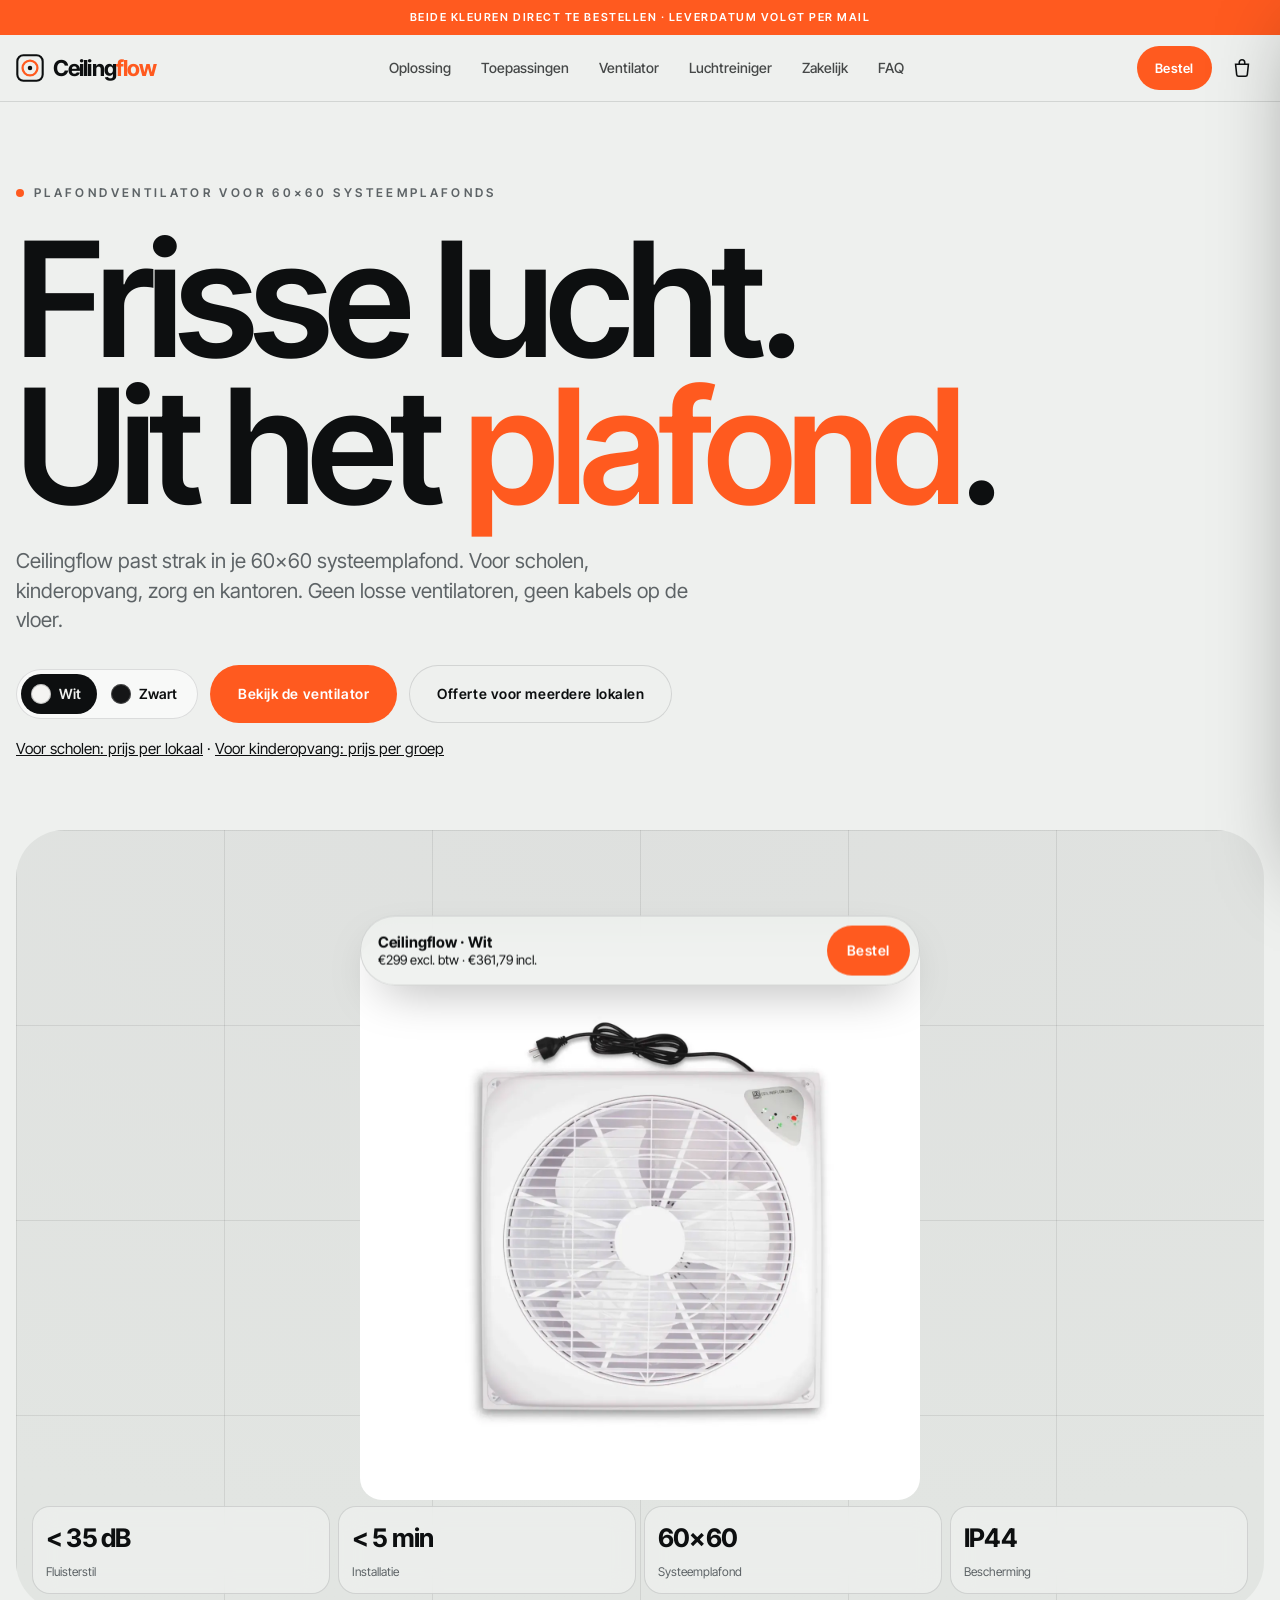
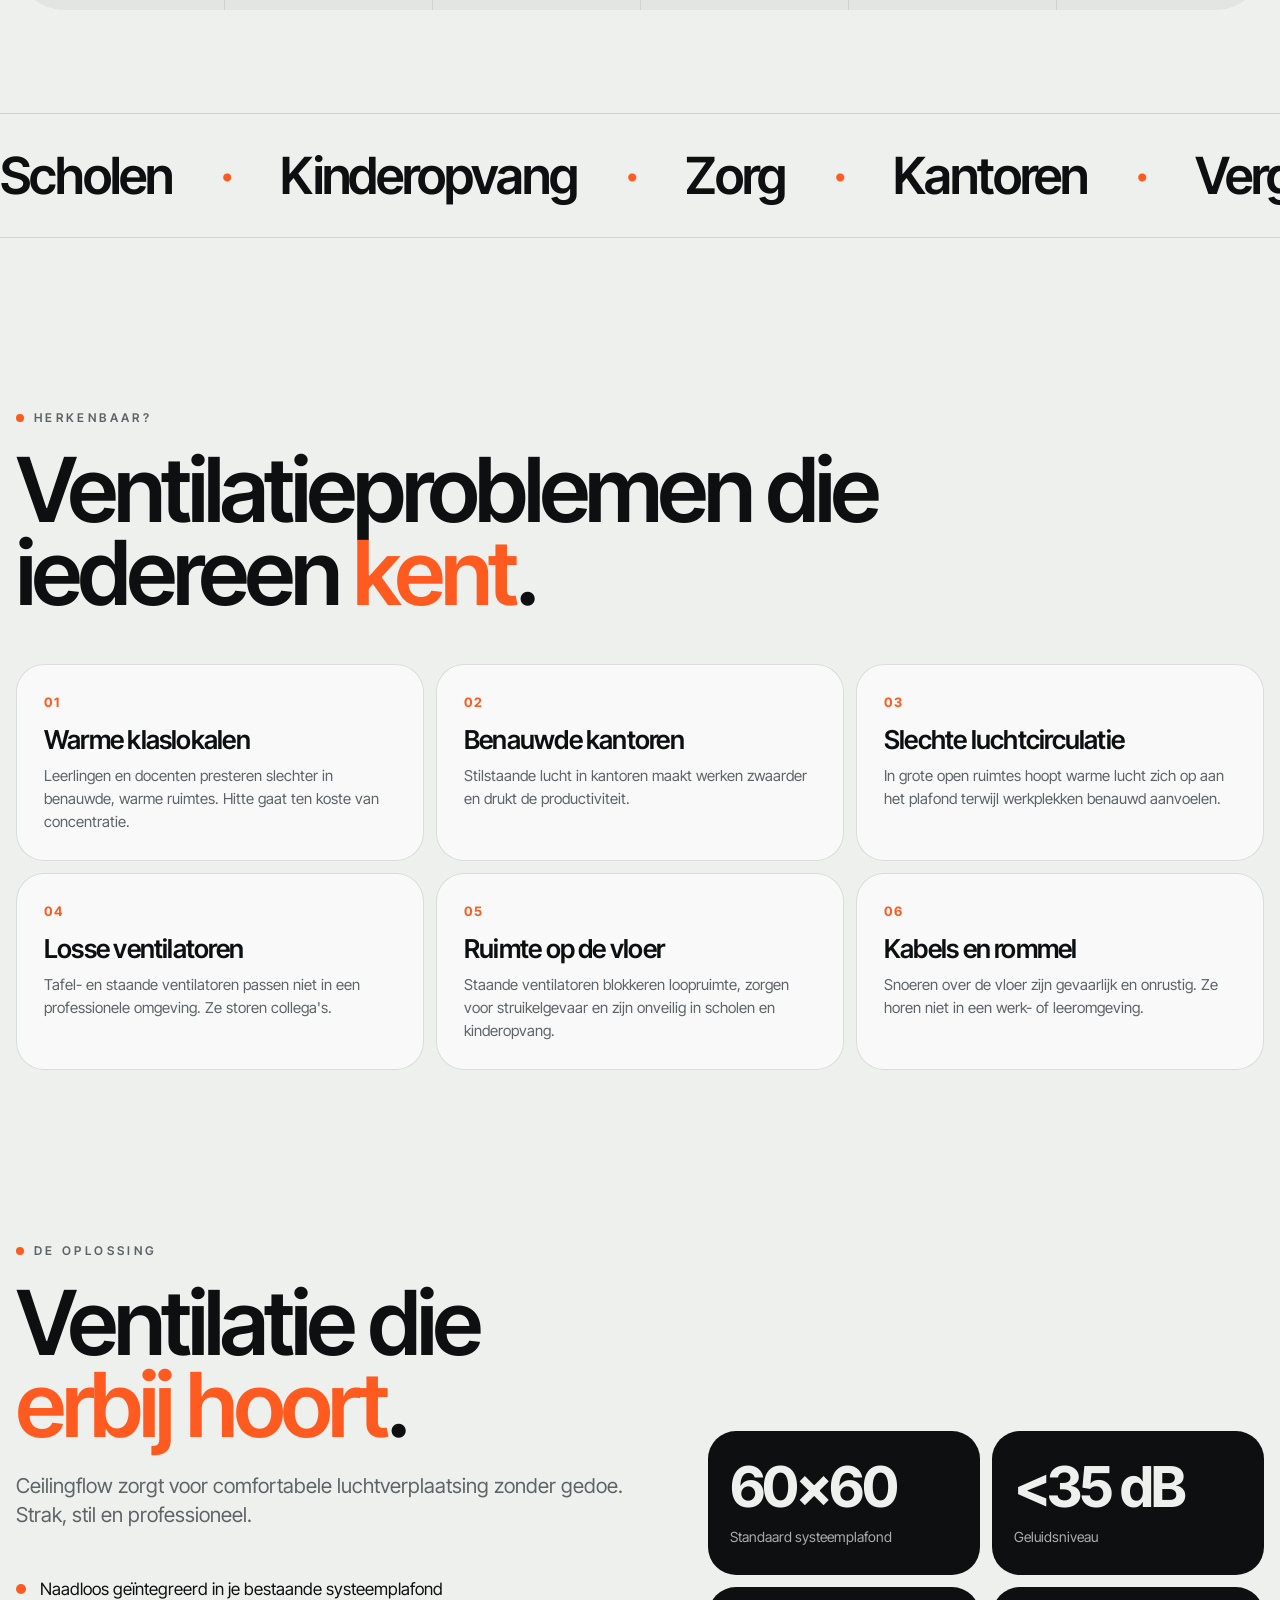
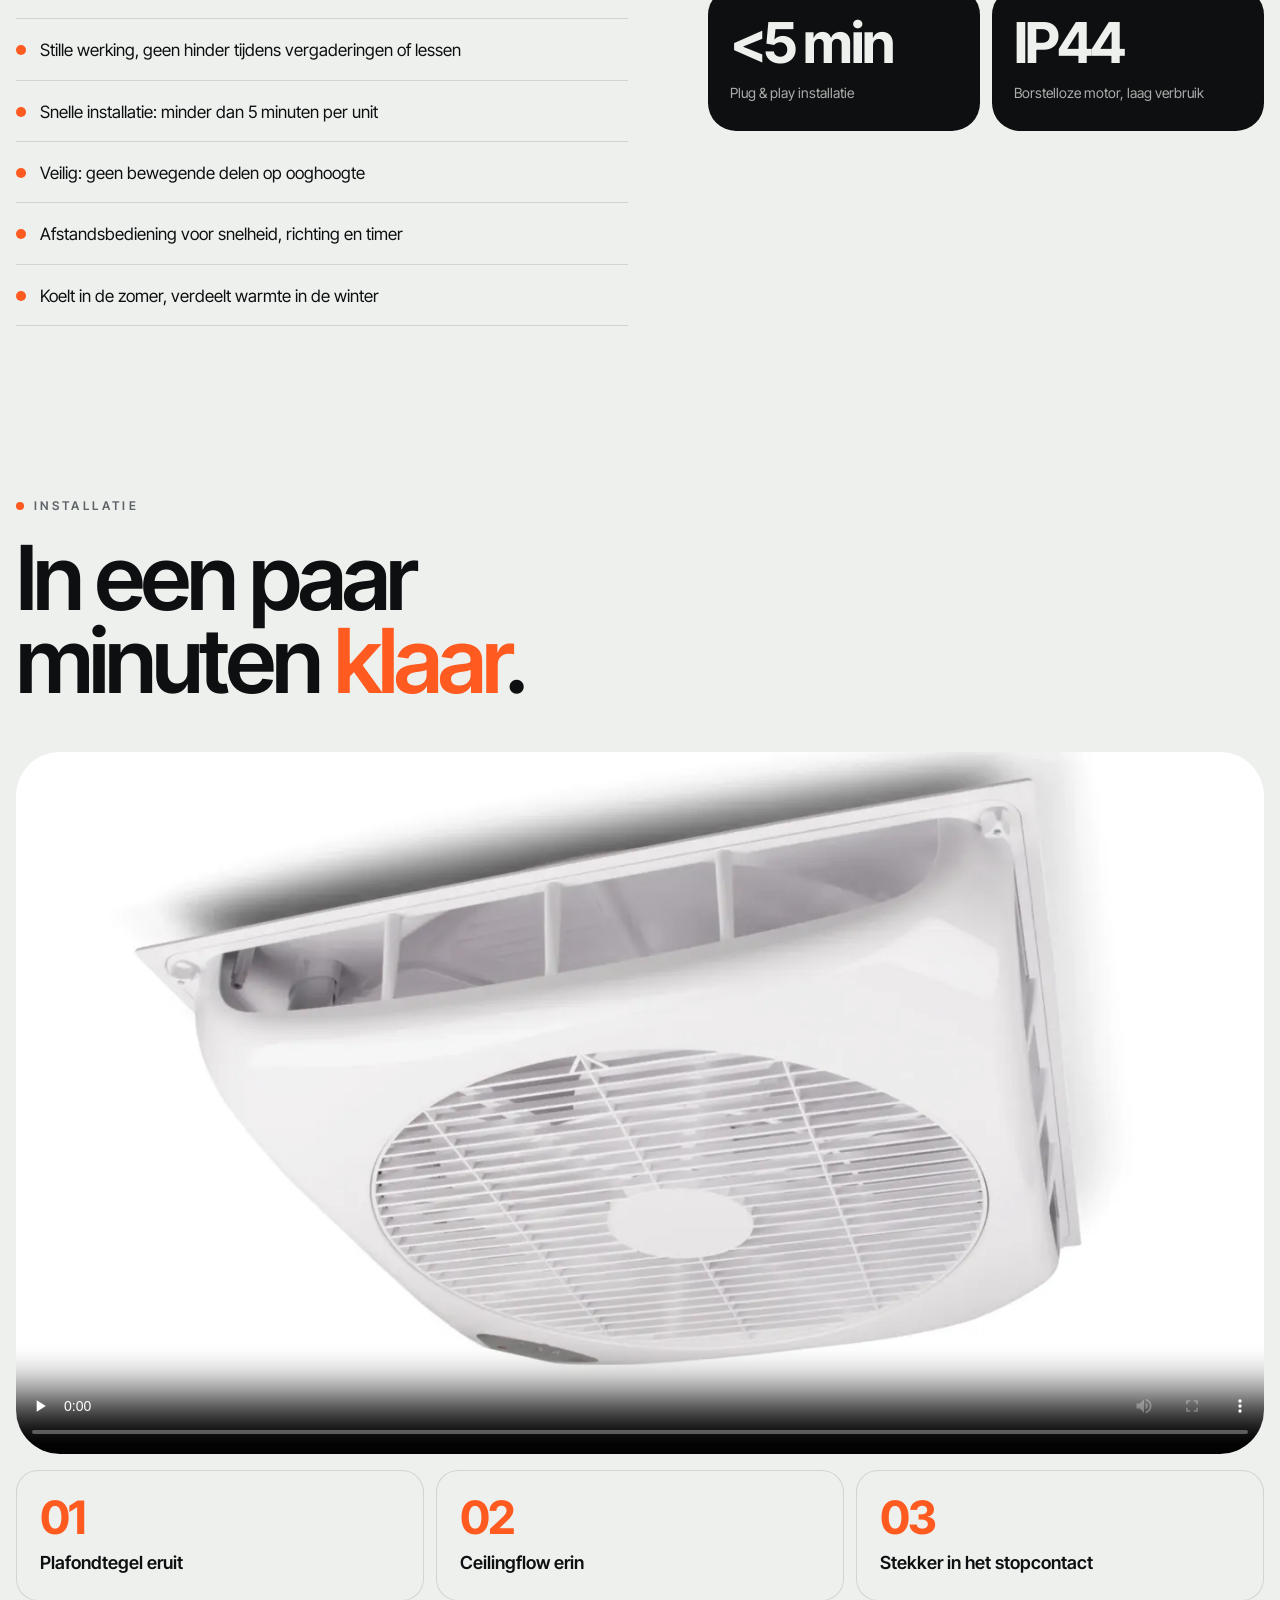
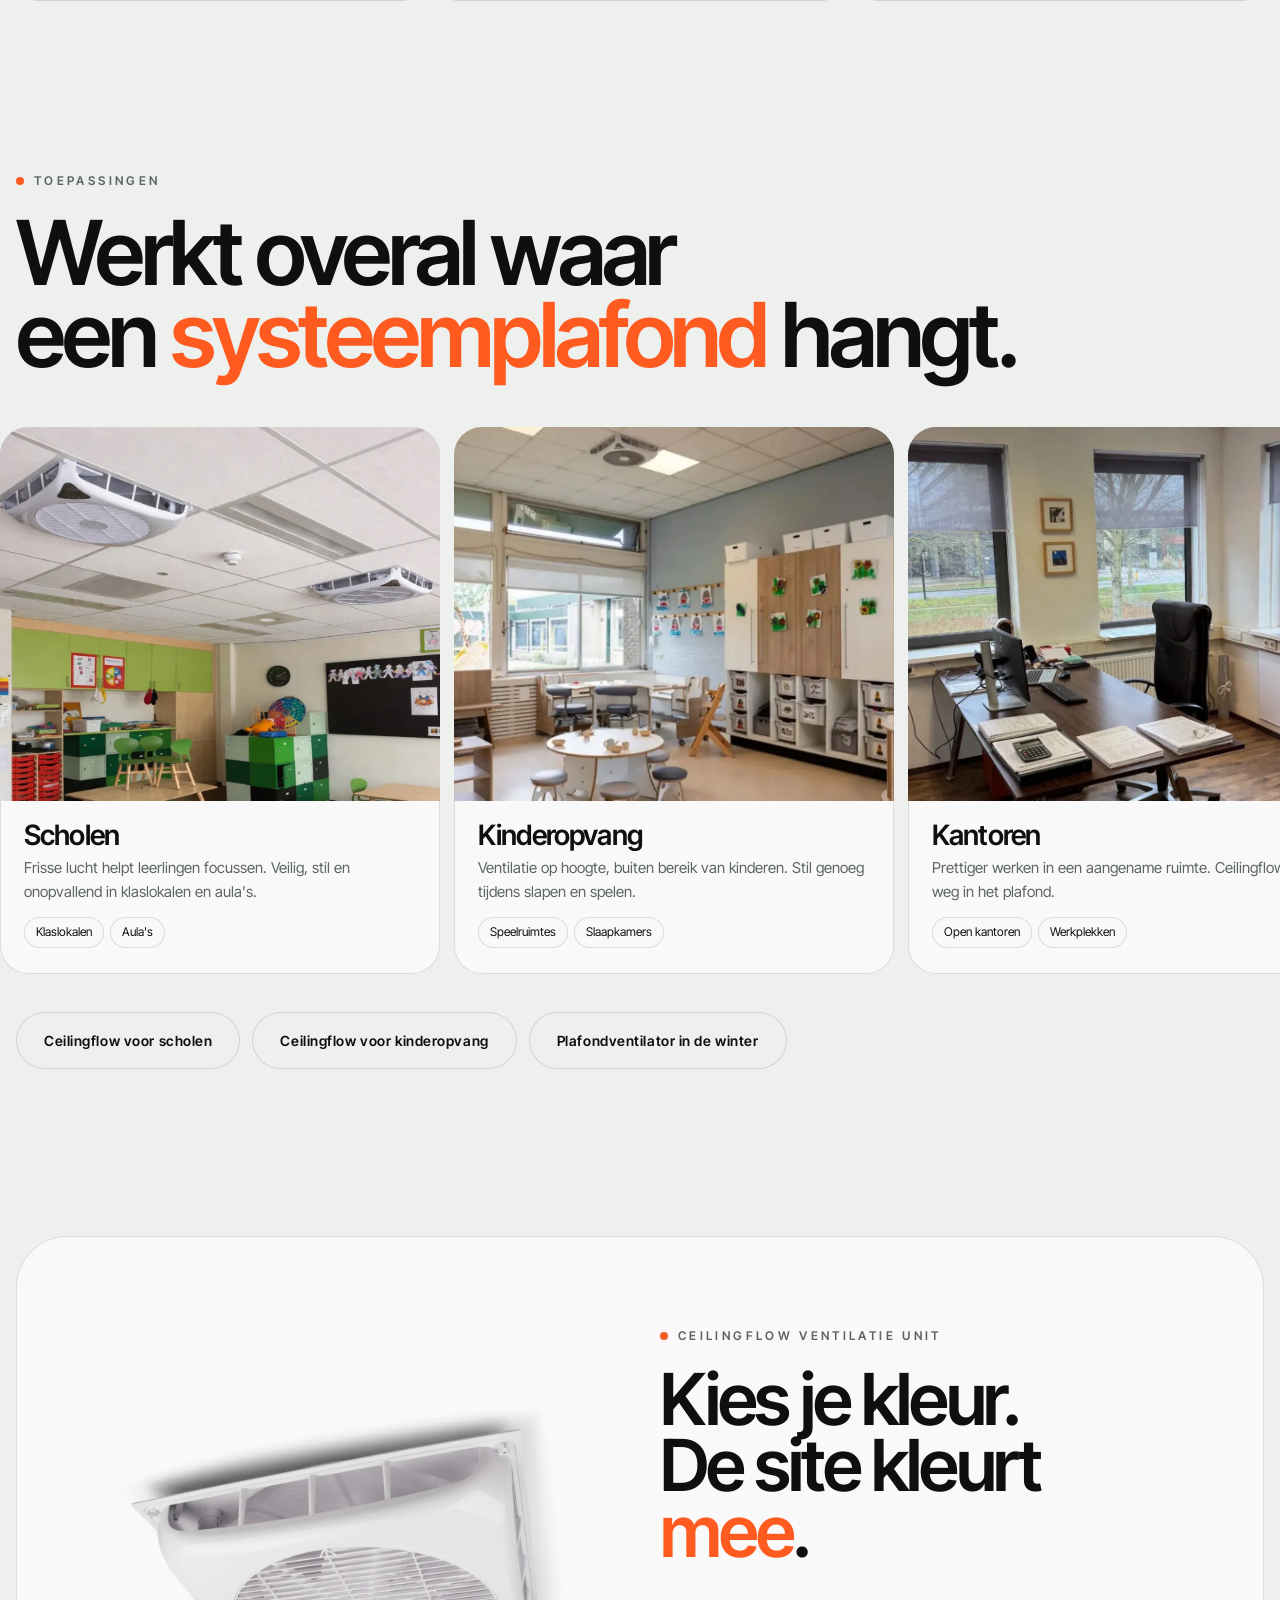
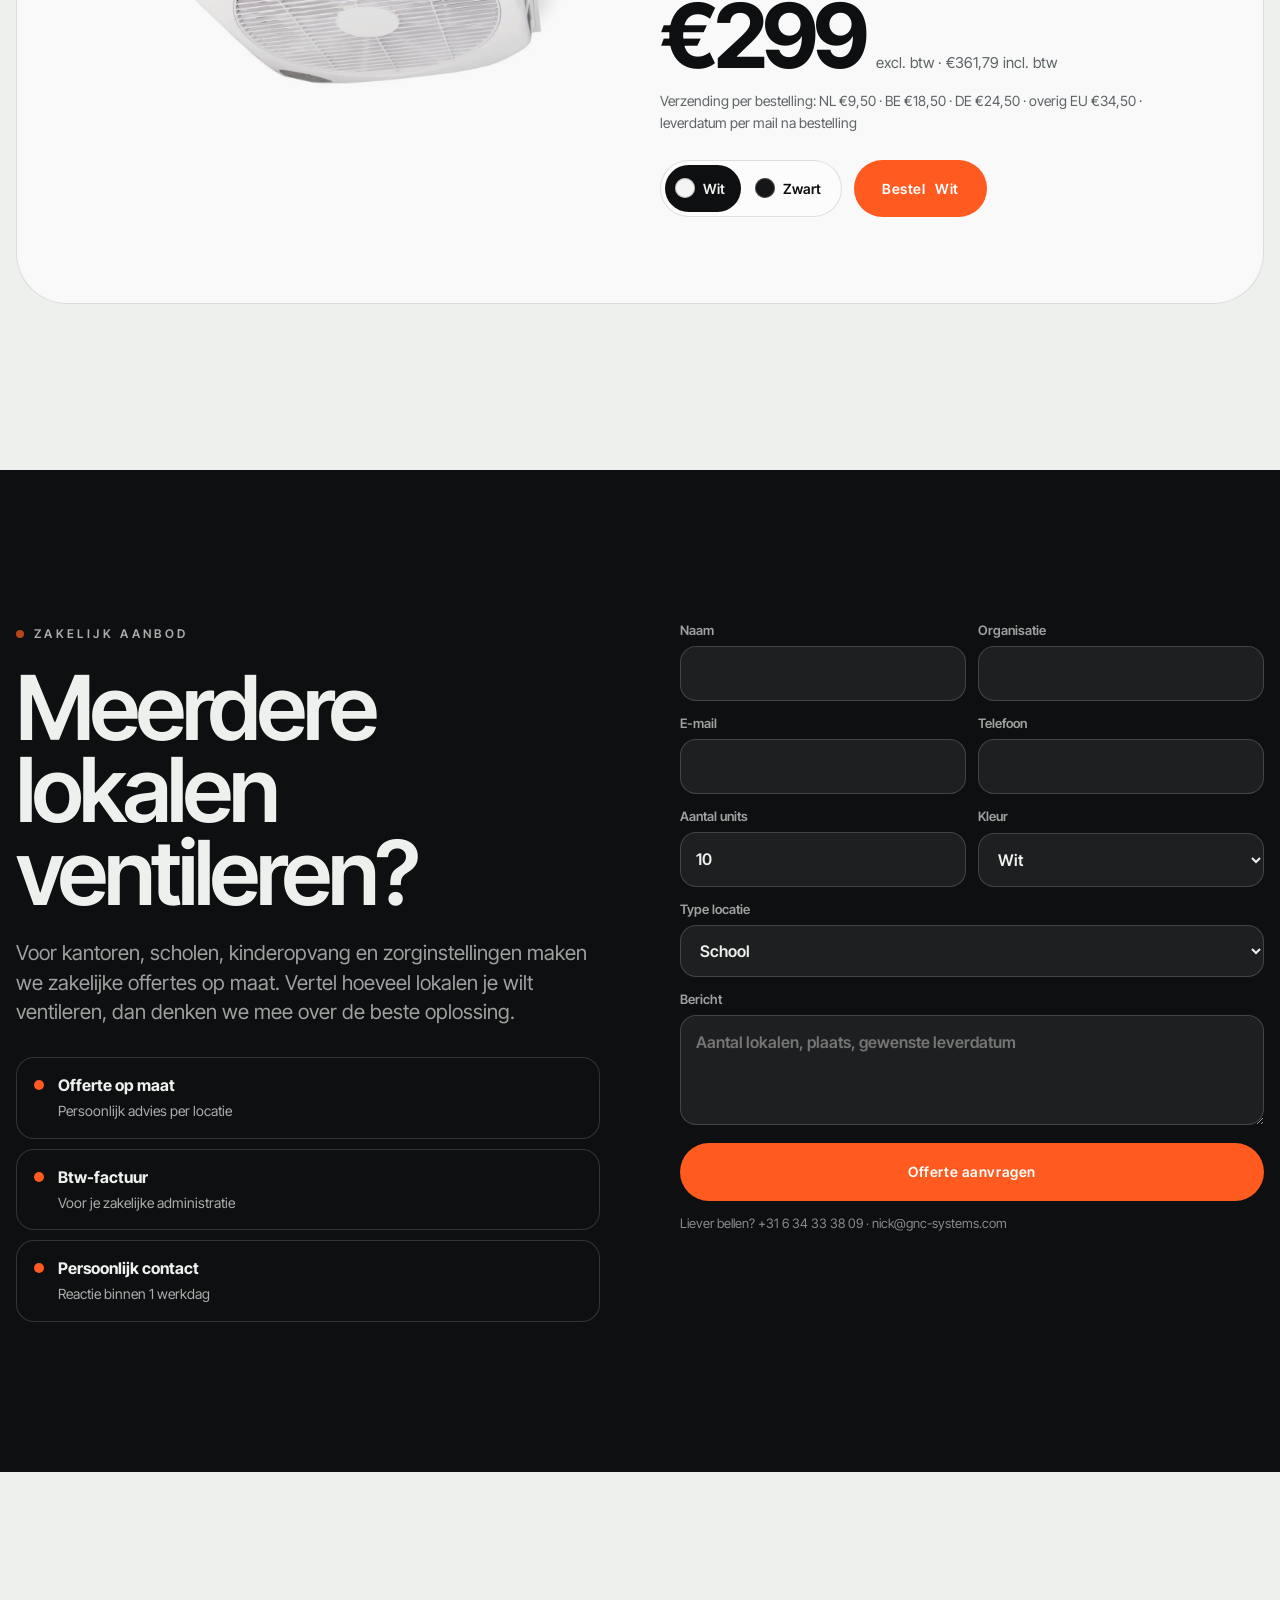
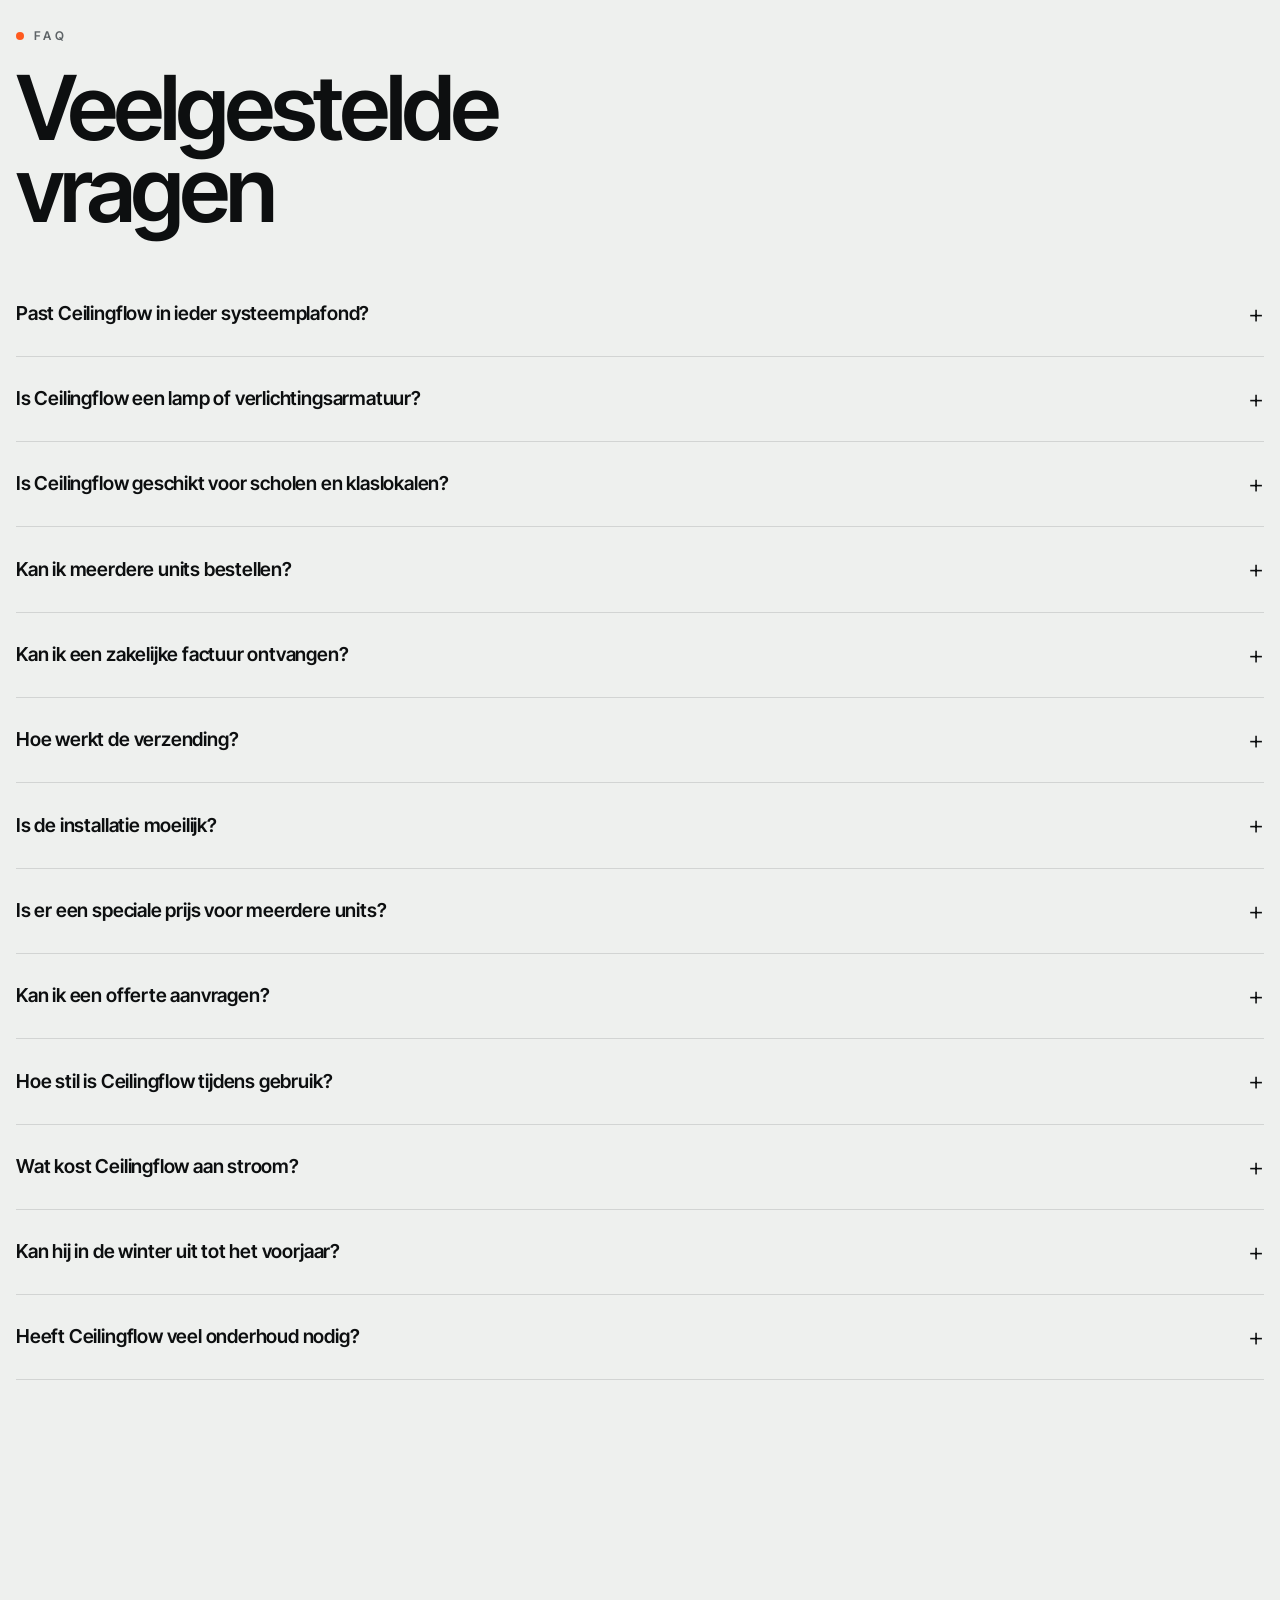
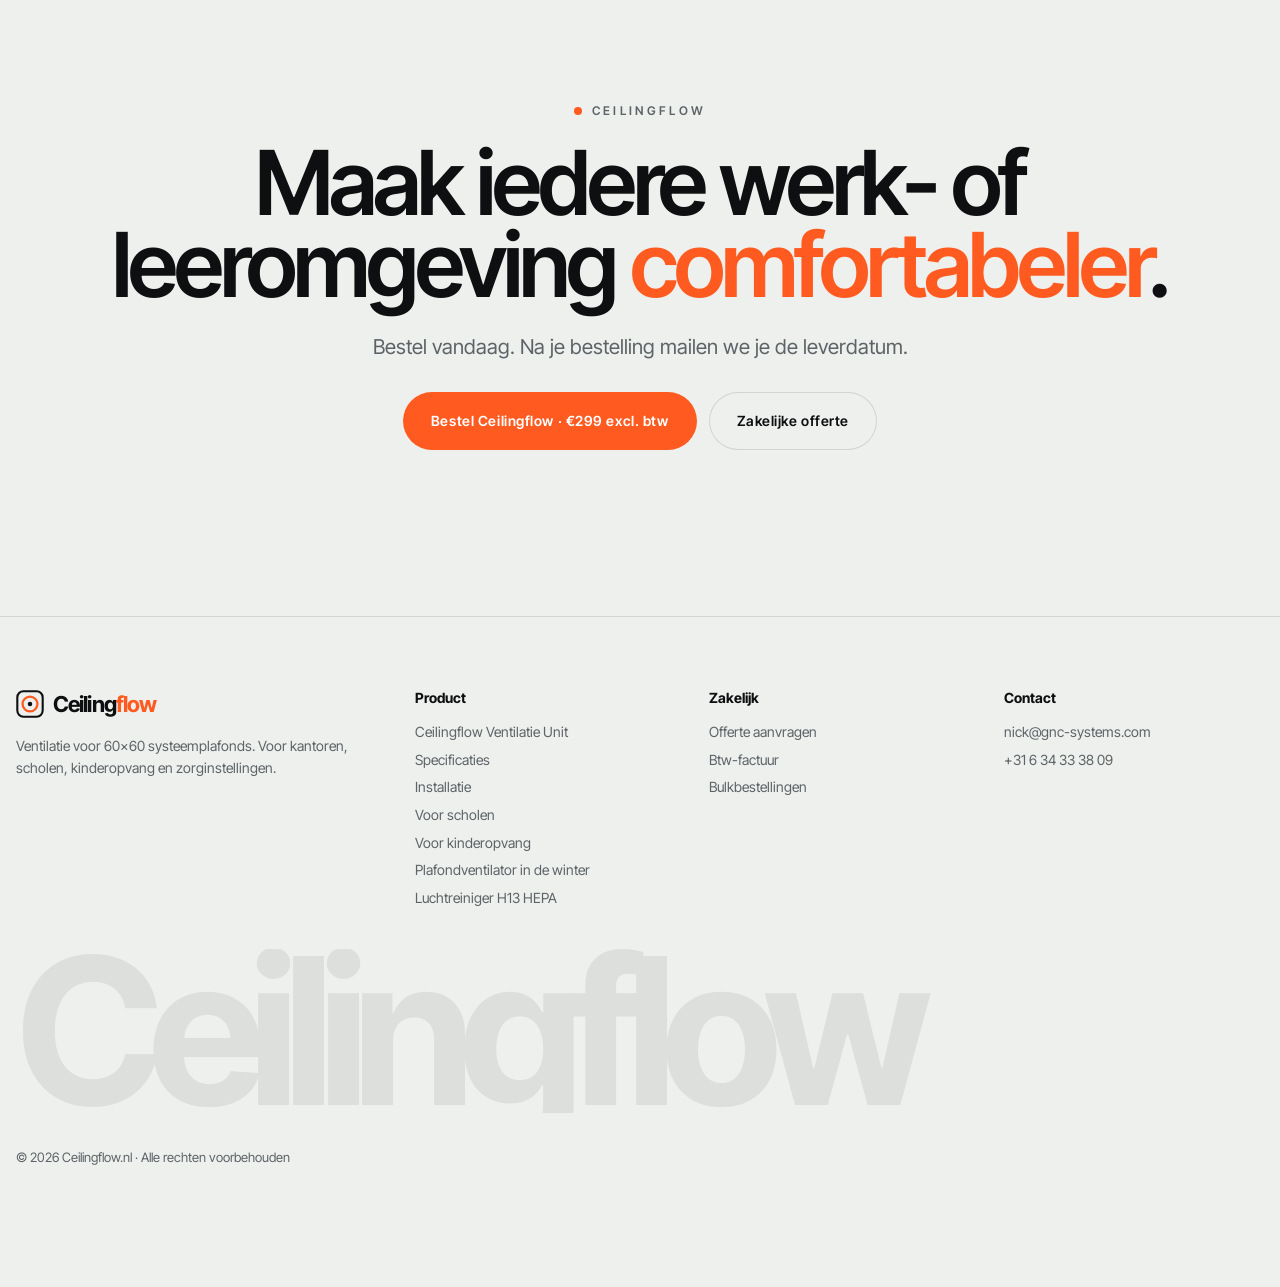
==== commit 00260f86: "Luchtreinigers op /luchtreiniger/: Groot €359 en Klein €132 incl. btw, mandje ondersteunt meerdere p" ====
--- a/index.html
+++ b/index.html
@@ -98,7 +98,7 @@
 <div class="topbar">Beide kleuren direct te bestellen · leverdatum volgt per mail</div>
 <nav class="main"><div class="wrap">
   <a class="logo" href="/" aria-label="Ceilingflow home"><svg viewBox="0 0 32 32" aria-hidden="true"><rect x="1.5" y="1.5" width="29" height="29" rx="7" fill="none" stroke="currentColor" stroke-width="2.4"/><circle cx="16" cy="16" r="8.5" fill="none" stroke="#ff5a1f" stroke-width="2.6"/><circle cx="16" cy="16" r="2.6" fill="currentColor"/></svg><span>Ceiling<i>flow</i></span></a>
-  <div class="navl"><a href="#oplossing">Oplossing</a><a href="#toepassingen">Toepassingen</a><a href="/ventilator/">Ventilator</a><a href="#offerte">Zakelijk</a><a href="#faq">FAQ</a></div>
+  <div class="navl"><a href="#oplossing">Oplossing</a><a href="#toepassingen">Toepassingen</a><a href="/ventilator/">Ventilator</a><a href="/luchtreiniger/">Luchtreiniger</a><a href="#offerte">Zakelijk</a><a href="#faq">FAQ</a></div>
   <div class="navr">
     <a class="btn acc" href="/ventilator/">Bestel</a>
     <button class="cartbtn" type="button" data-cart-open aria-label="Winkelmandje" hidden><svg width="22" height="22" viewBox="0 0 24 24" fill="none" stroke="currentColor" stroke-width="1.7"><path d="M5 8h14l-1.2 11.2a2 2 0 0 1-2 1.8H8.2a2 2 0 0 1-2-1.8z"/><path d="M9 8V6a3 3 0 0 1 6 0v2"/></svg><span class="cc" data-cart-count></span></button>
@@ -217,7 +217,7 @@
 <div class="mbar" id="mbar"><div class="t"><b>Ceilingflow · <span data-kleur-naam>Wit</span></b>€299 excl. btw · €361,79 incl.</div><a class="btn acc" href="/ventilator/">Bestel</a></div>
 <footer><div class="wrap">
   <div><a class="logo" href="/" style="color:var(--ink)"><svg viewBox="0 0 32 32" aria-hidden="true"><rect x="1.5" y="1.5" width="29" height="29" rx="7" fill="none" stroke="currentColor" stroke-width="2.4"/><circle cx="16" cy="16" r="8.5" fill="none" stroke="#ff5a1f" stroke-width="2.6"/><circle cx="16" cy="16" r="2.6" fill="currentColor"/></svg><span>Ceiling<i>flow</i></span></a><p style="margin-top:14px;max-width:26em">Ventilatie voor 60×60 systeemplafonds. Voor kantoren, scholen, kinderopvang en zorginstellingen.</p></div>
-  <div><h4>Product</h4><ul><li><a href="/ventilator/">Ceilingflow Ventilatie Unit</a></li><li><a href="/ventilator/#specs">Specificaties</a></li><li><a href="/#installatie">Installatie</a></li><li><a href="/scholen/">Voor scholen</a></li><li><a href="/kinderopvang/">Voor kinderopvang</a></li><li><a href="/winter/">Plafondventilator in de winter</a></li></ul></div>
+  <div><h4>Product</h4><ul><li><a href="/ventilator/">Ceilingflow Ventilatie Unit</a></li><li><a href="/ventilator/#specs">Specificaties</a></li><li><a href="/#installatie">Installatie</a></li><li><a href="/scholen/">Voor scholen</a></li><li><a href="/kinderopvang/">Voor kinderopvang</a></li><li><a href="/winter/">Plafondventilator in de winter</a></li><li><a href="/luchtreiniger/">Luchtreiniger H13 HEPA</a></li></ul></div>
   <div><h4>Zakelijk</h4><ul><li><a href="/#offerte">Offerte aanvragen</a></li><li>Btw-factuur</li><li>Bulkbestellingen</li></ul></div>
   <div><h4>Contact</h4><ul><li><a href="mailto:nick@gnc-systems.com">nick@gnc-systems.com</a></li><li><a href="tel:+31634333809">+31 6 34 33 38 09</a></li></ul></div>
   <div class="big" aria-hidden="true">Ceilingflow</div>
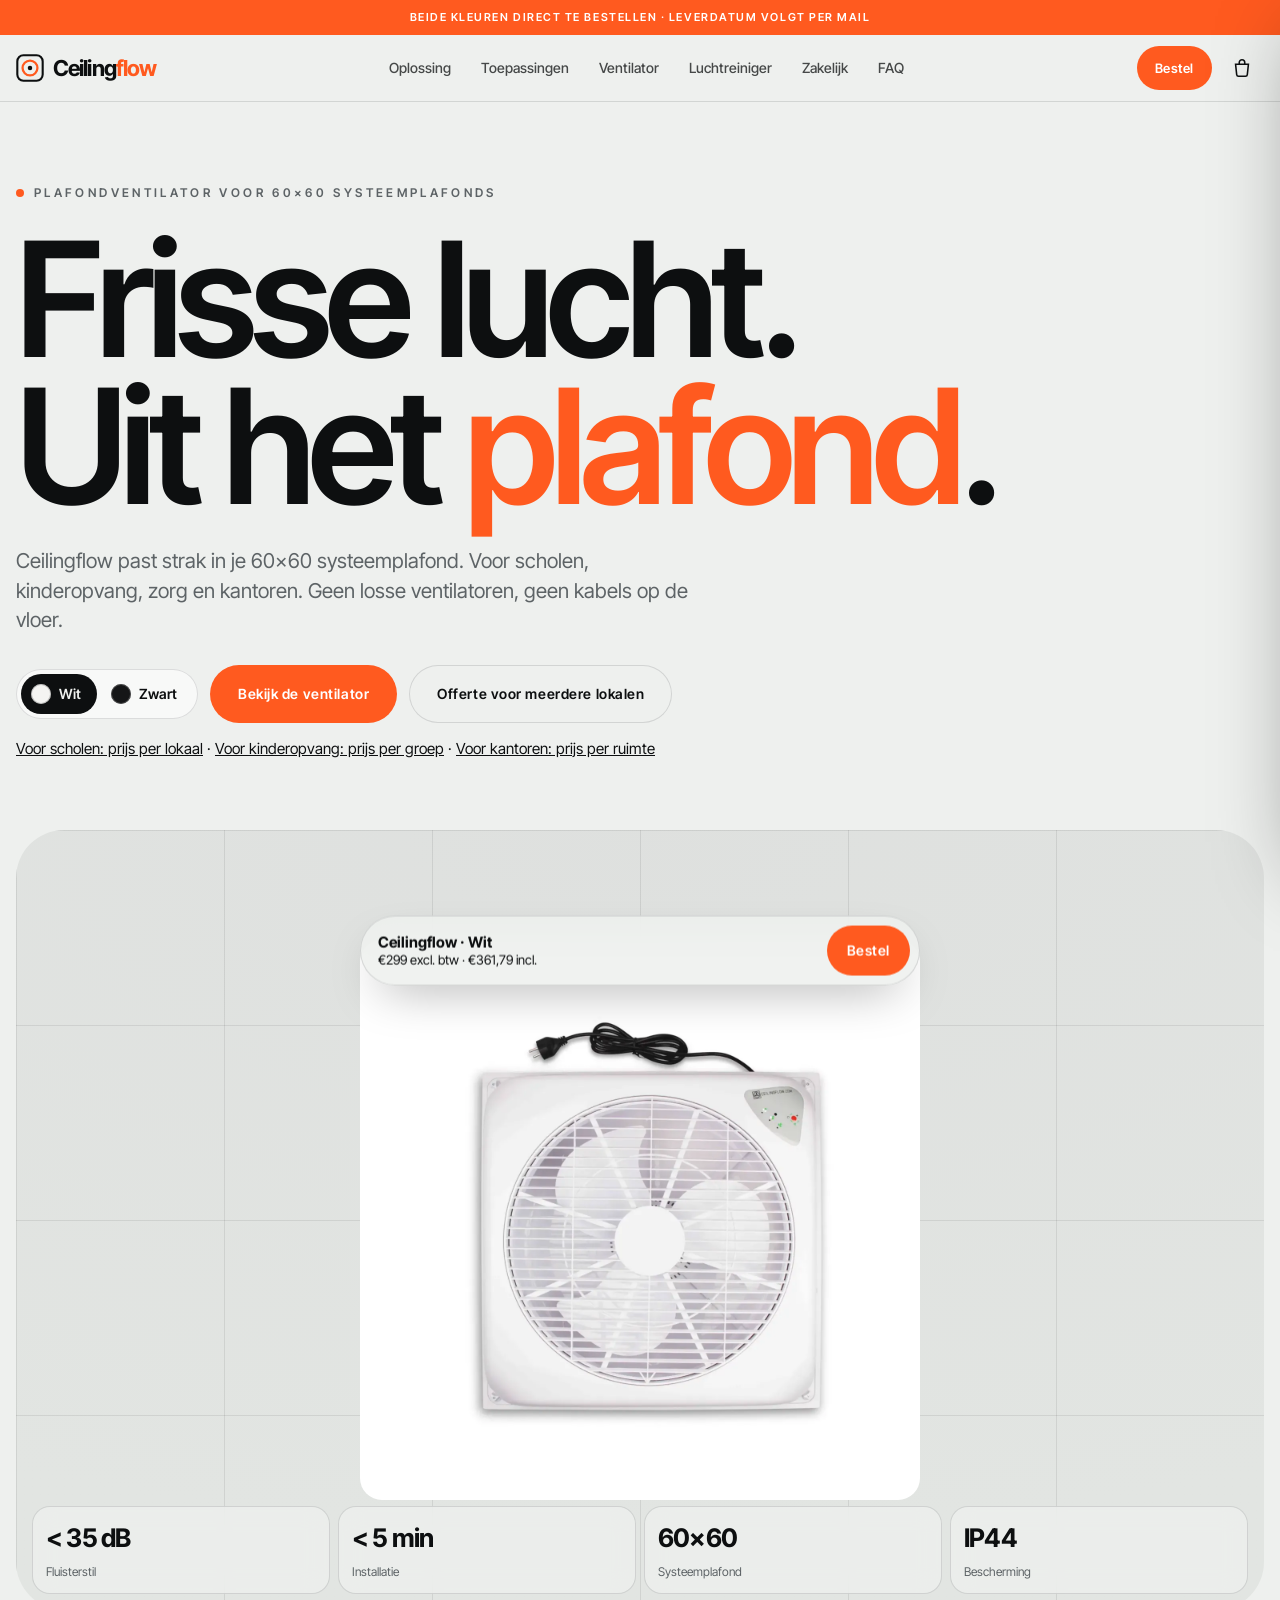
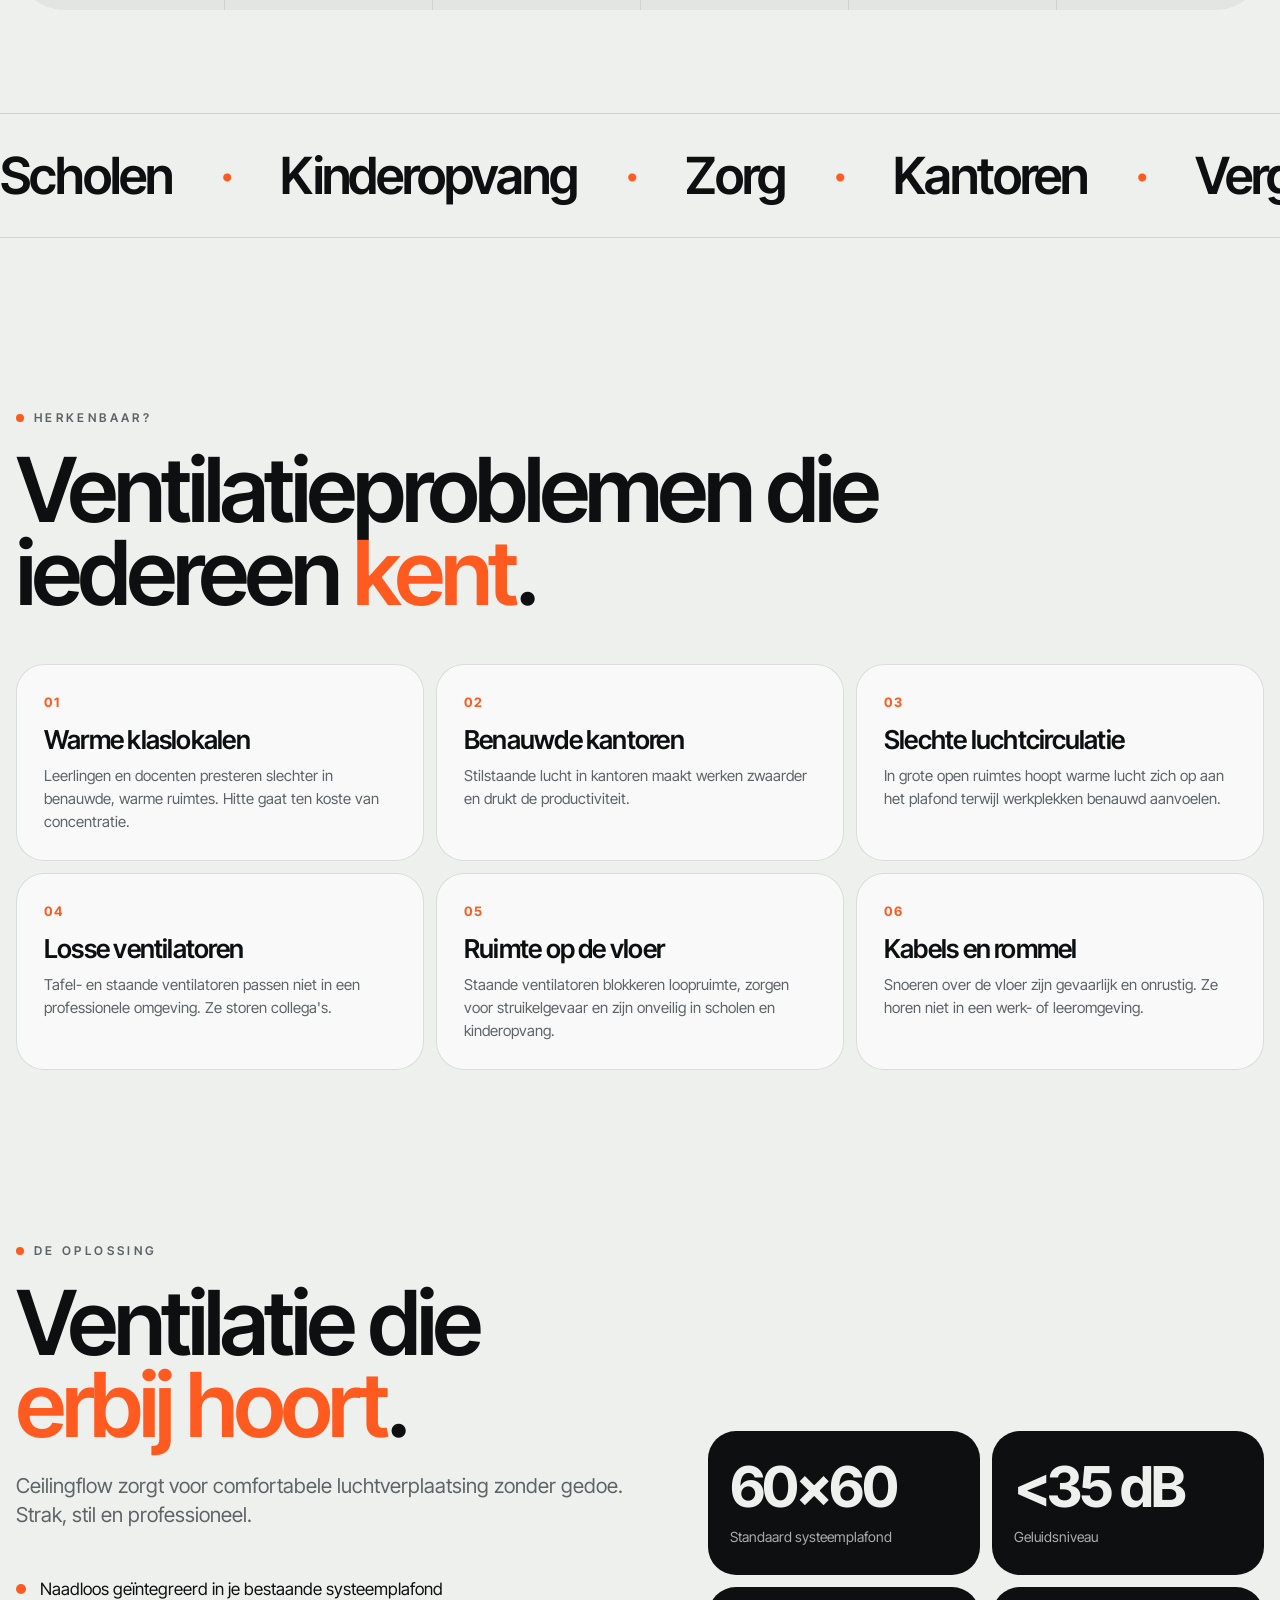
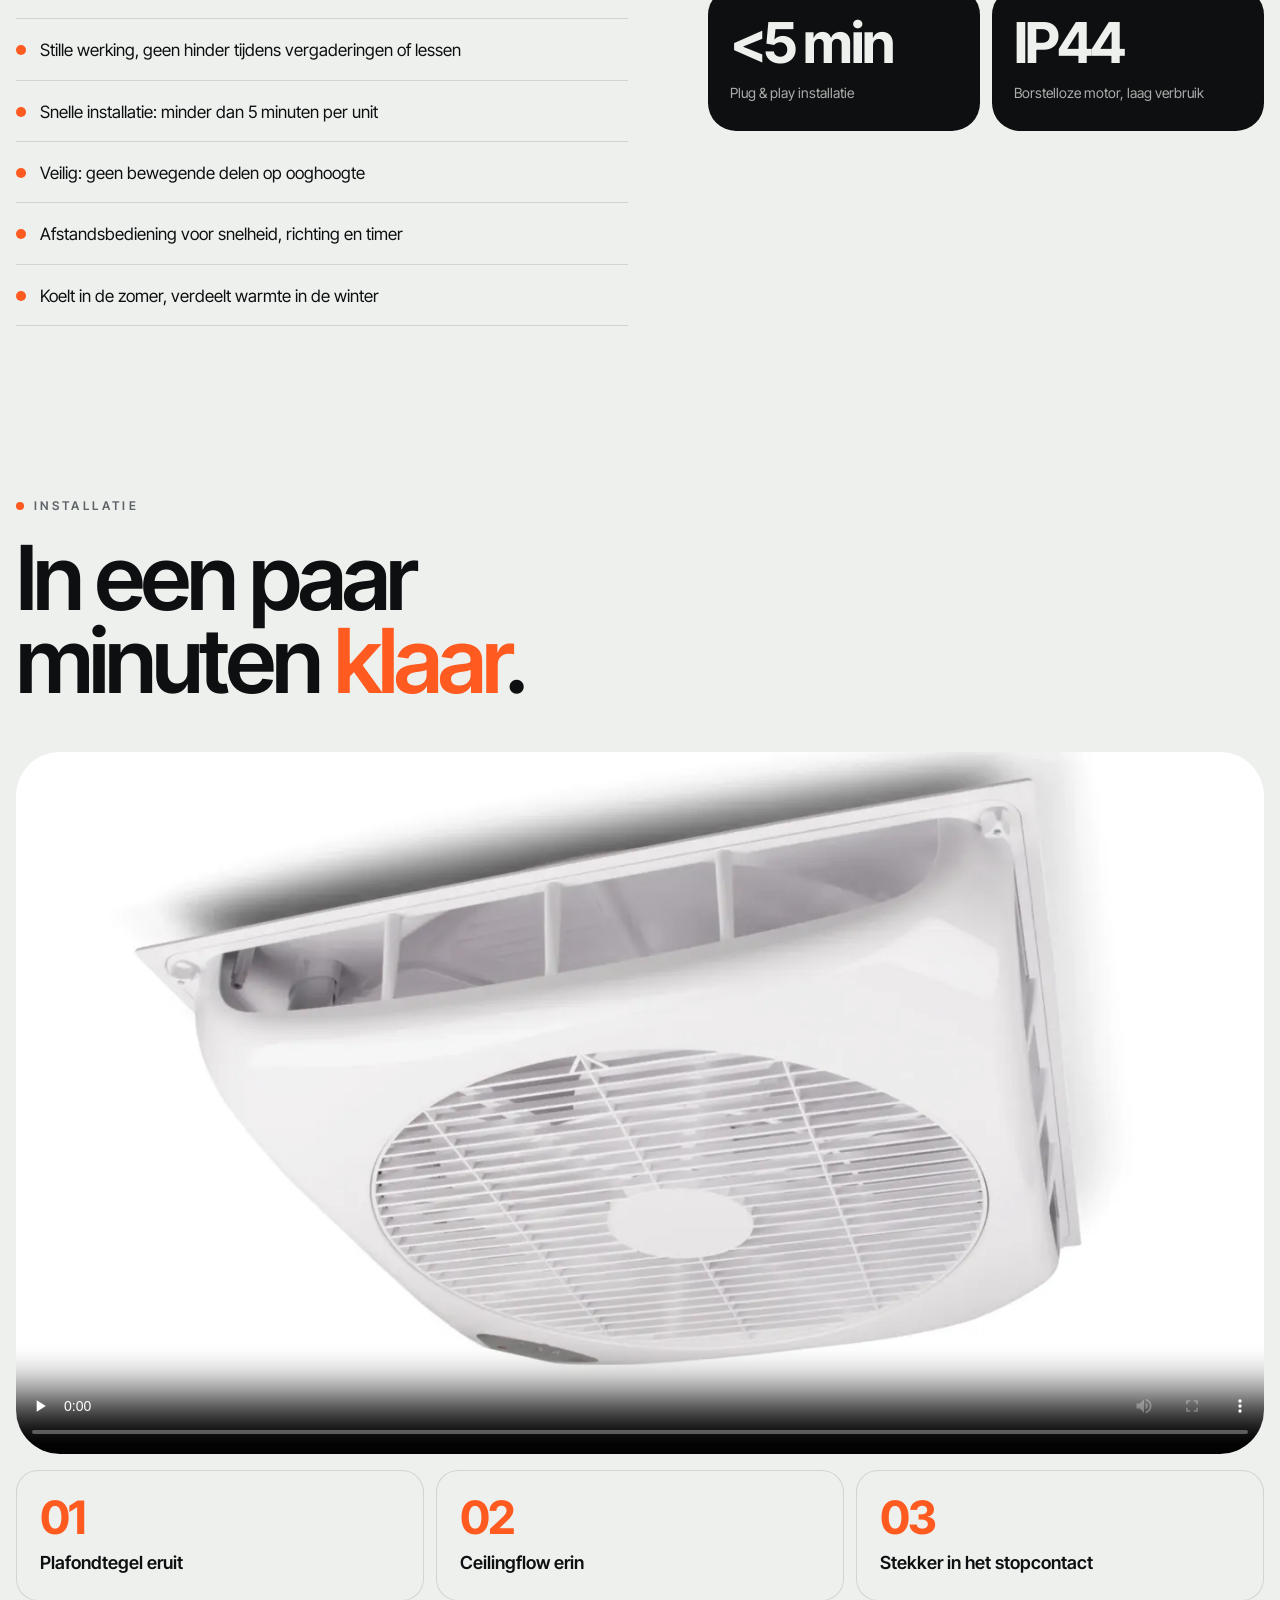
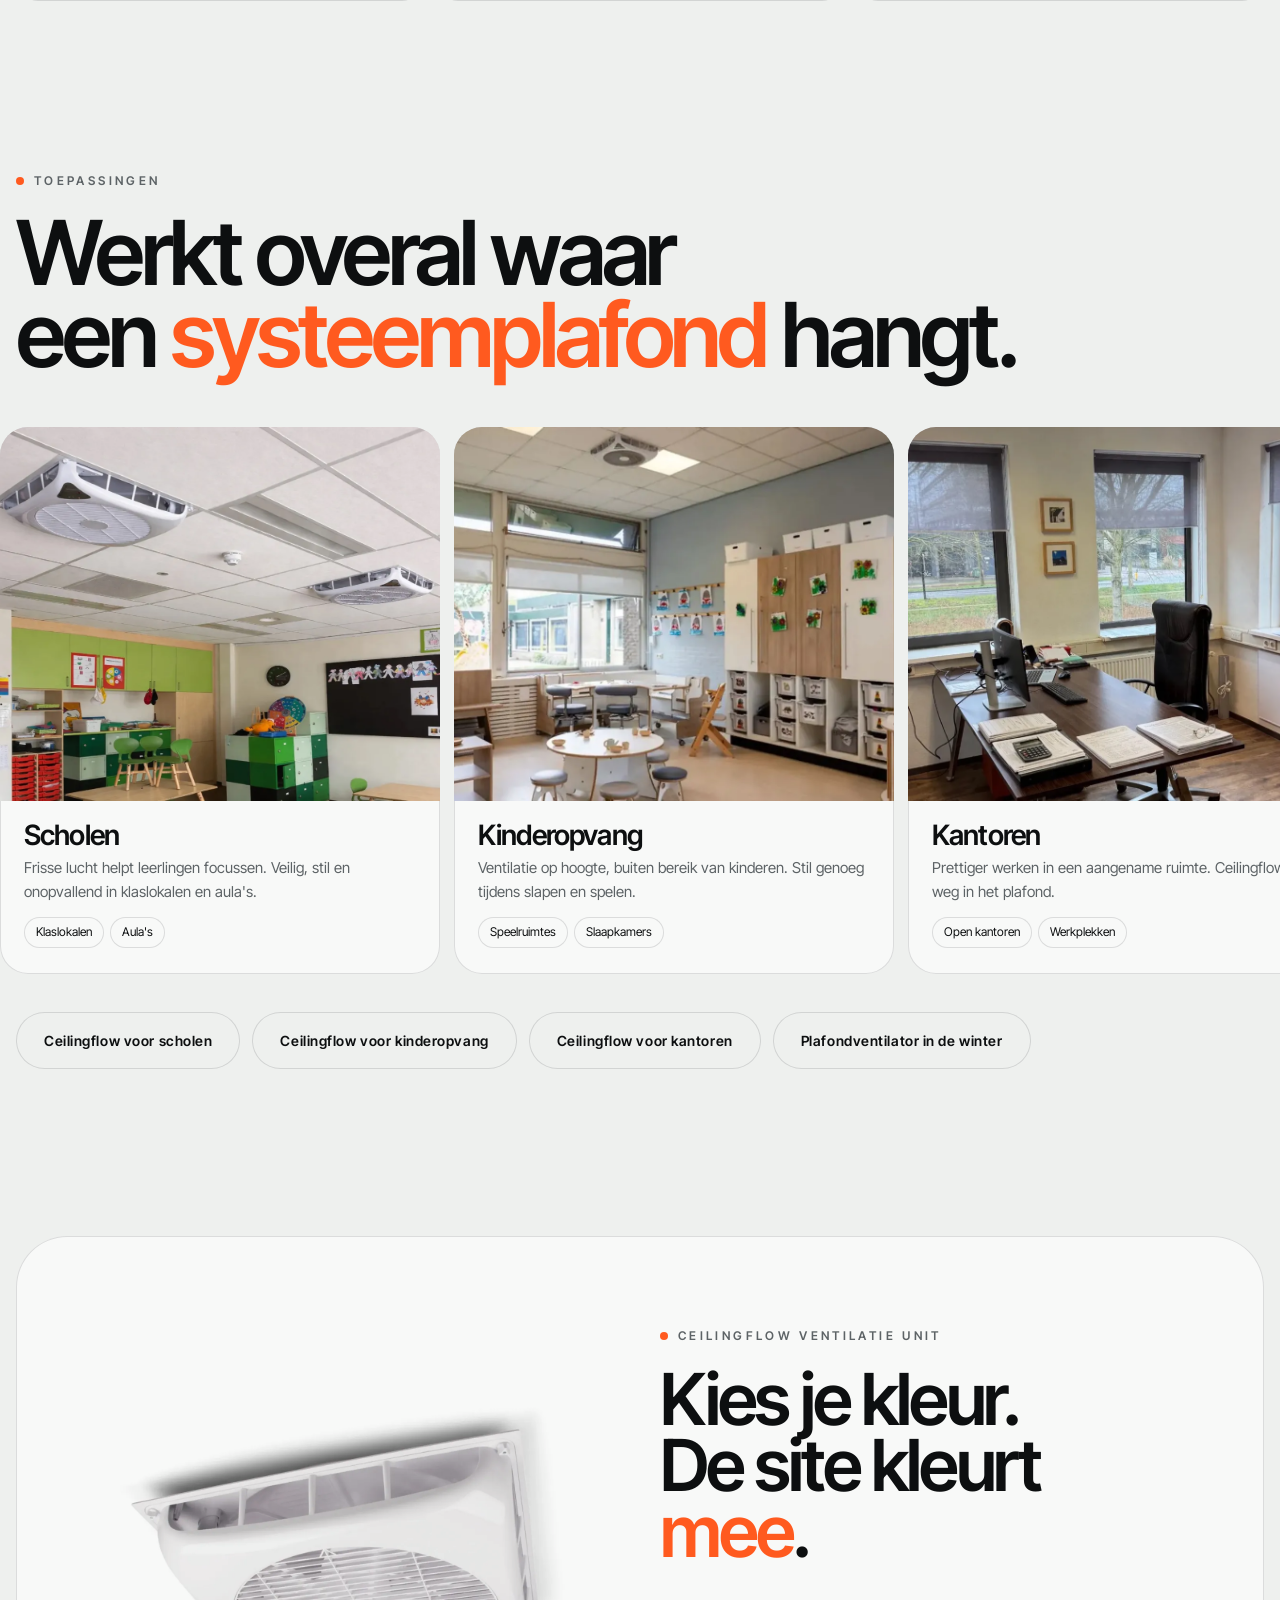
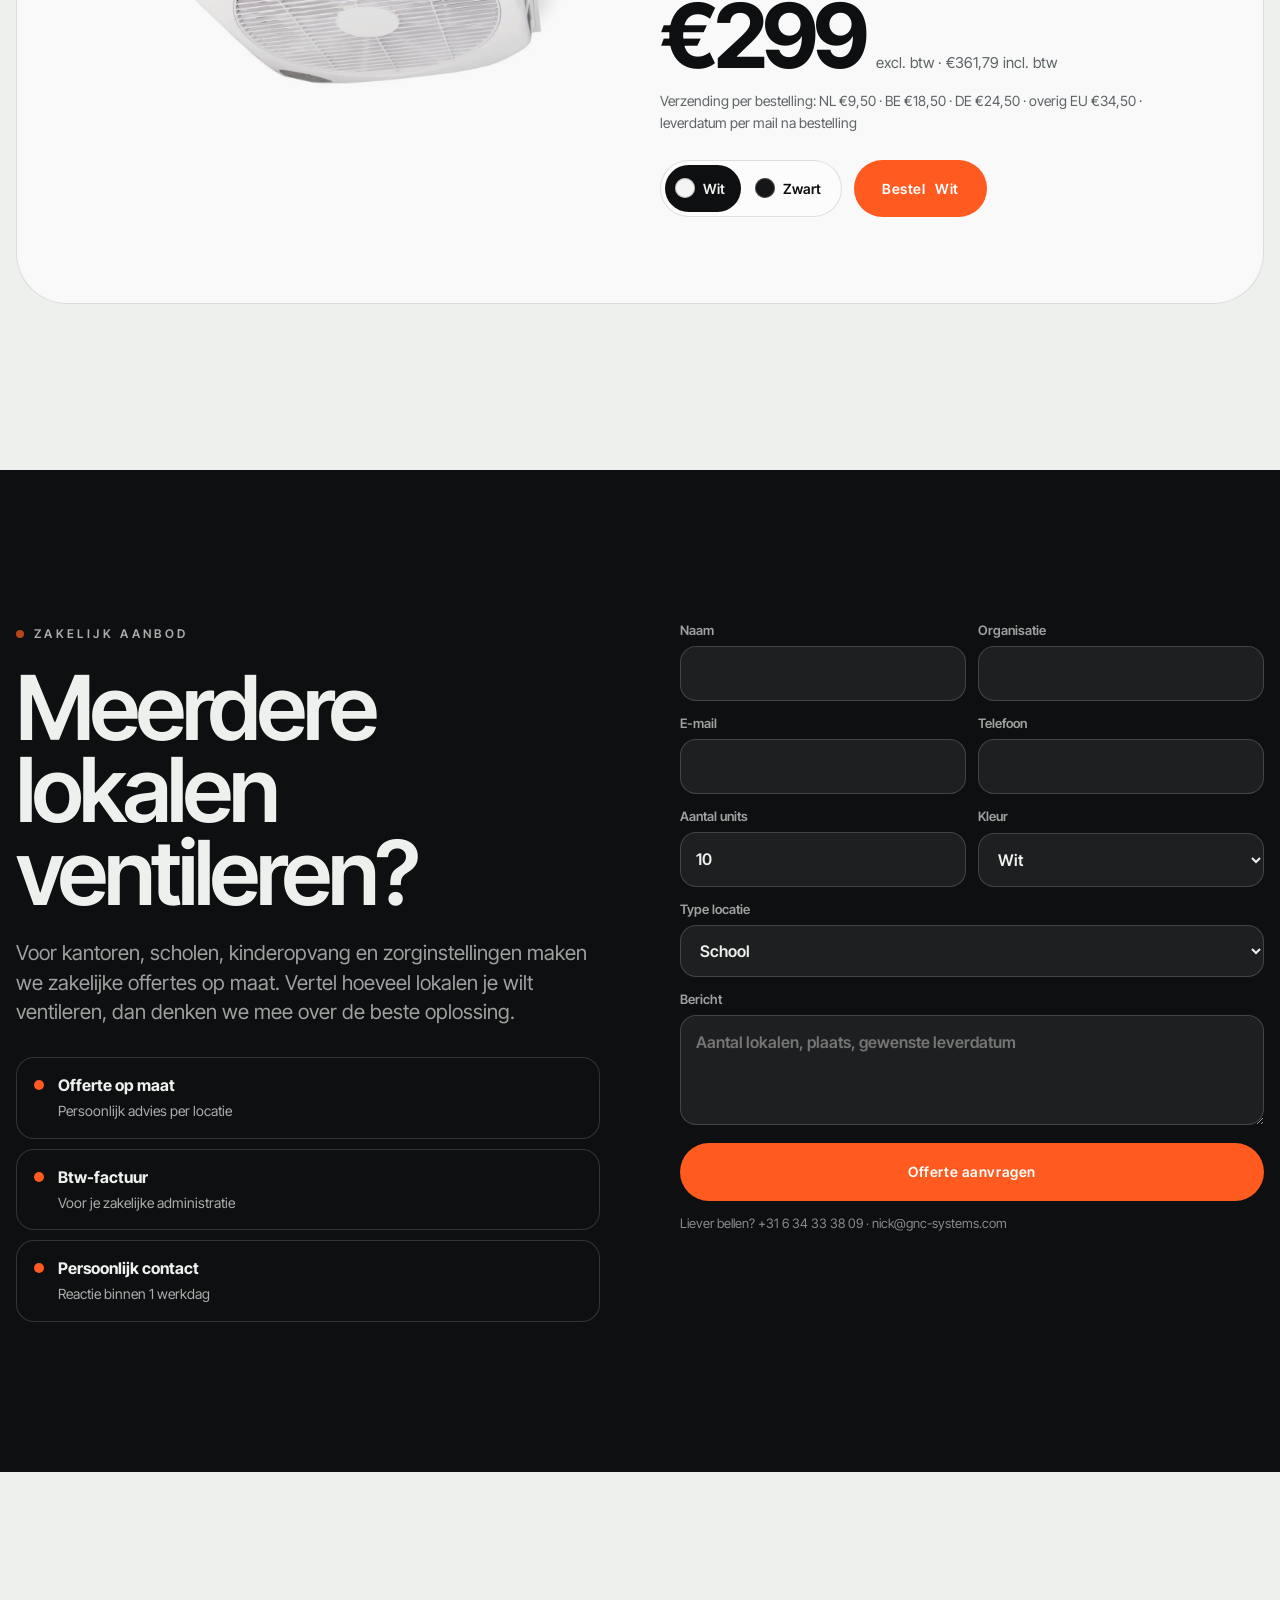
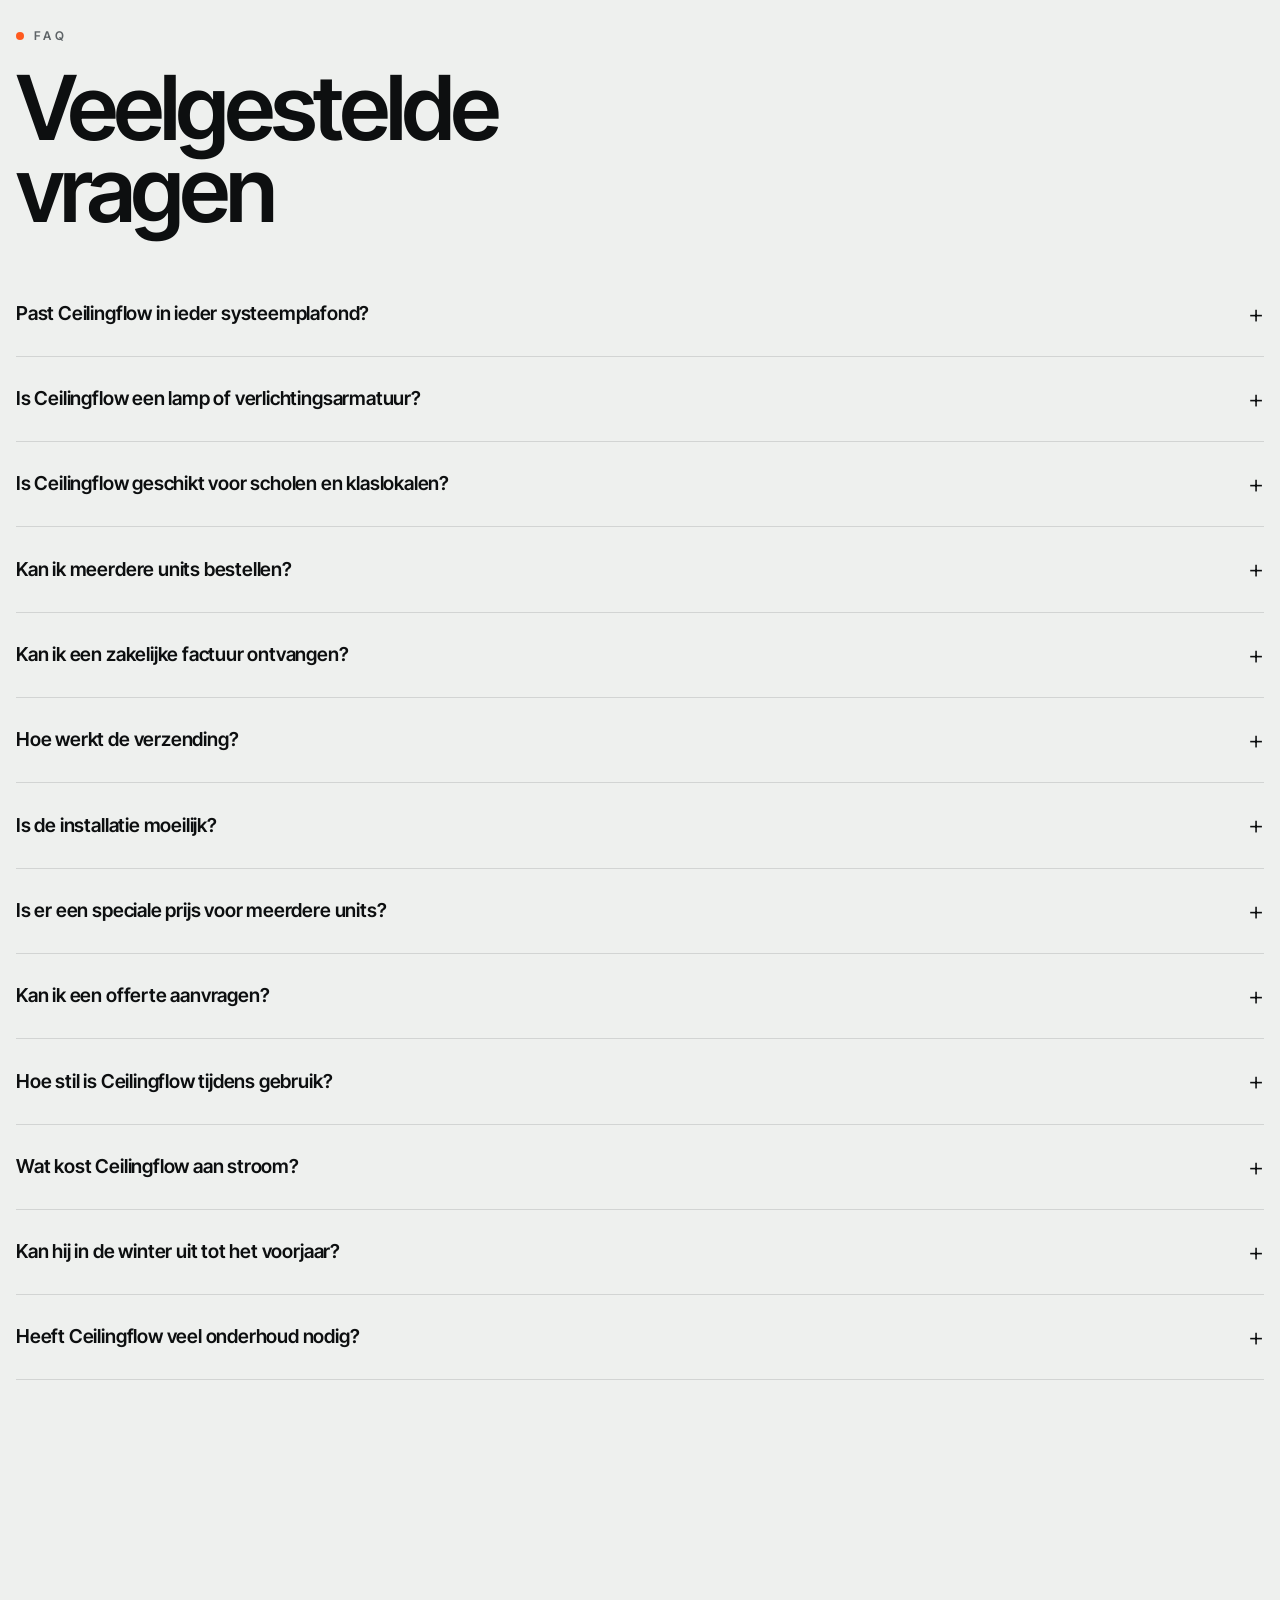
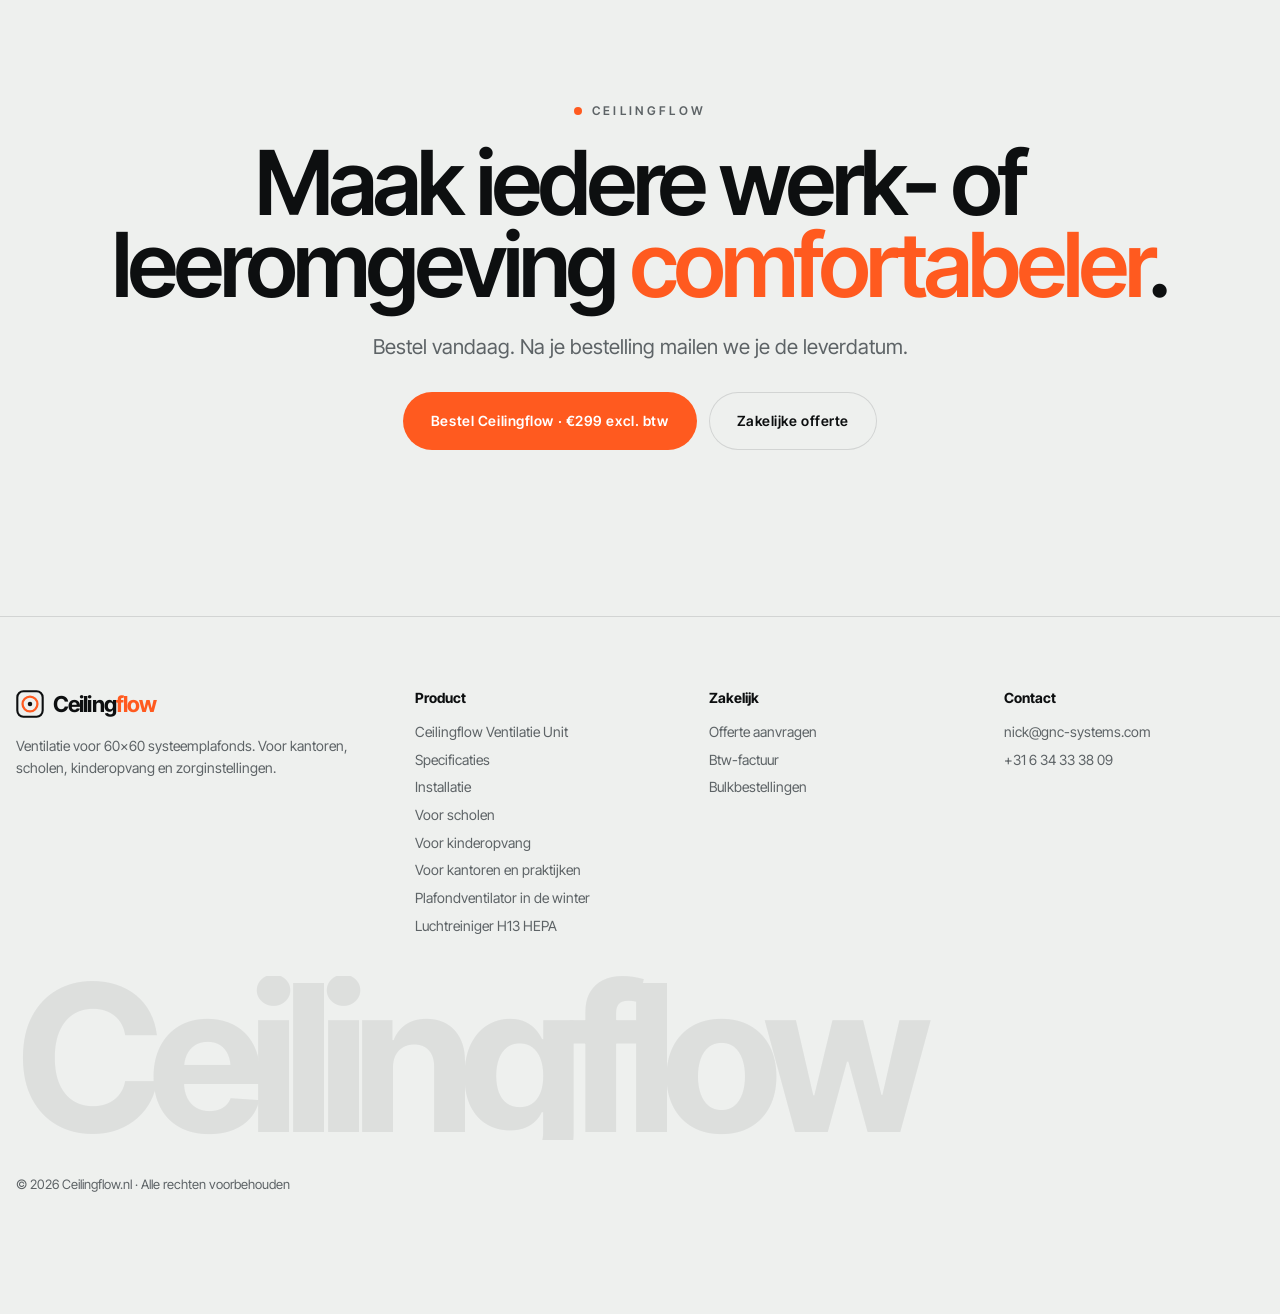
==== commit e68a5080: "Nieuwe doelgroeppagina /kantoor/ voor kantoren, vergaderruimtes en praktijkruimtes: prijs per ruimte" ====
--- a/index.html
+++ b/index.html
@@ -112,7 +112,7 @@
     <h1 class="rv d1">Frisse lucht.<br>Uit het <em>plafond</em>.</h1>
     <p class="lead rv d2">Ceilingflow past strak in je 60×60 systeemplafond. Voor scholen, kinderopvang, zorg en kantoren. Geen losse ventilatoren, geen kabels op de vloer.</p>
     <div class="row rv d3"><div class="kleur" role="group" aria-label="Kies kleur"><button type="button" data-set-kleur="wit" aria-pressed="true"><i style="background:#f4f4f2"></i>Wit</button><button type="button" data-set-kleur="zwart" aria-pressed="false"><i style="background:#151617"></i>Zwart</button></div><a class="btn acc" href="/ventilator/">Bekijk de ventilator</a><a class="btn ghost" href="#offerte">Offerte voor meerdere lokalen</a></div>
-    <p class="rv d3" style="margin-top:14px;font-size:.95rem"><a href="/scholen/#per-lokaal" data-umami-event="home-naar-scholen" style="text-decoration:underline">Voor scholen: prijs per lokaal</a> · <a href="/kinderopvang/#per-groep" data-umami-event="home-naar-kdv" style="text-decoration:underline">Voor kinderopvang: prijs per groep</a></p>
+    <p class="rv d3" style="margin-top:14px;font-size:.95rem"><a href="/scholen/#per-lokaal" data-umami-event="home-naar-scholen" style="text-decoration:underline">Voor scholen: prijs per lokaal</a> · <a href="/kinderopvang/#per-groep" data-umami-event="home-naar-kdv" style="text-decoration:underline">Voor kinderopvang: prijs per groep</a> · <a href="/kantoor/#per-ruimte" data-umami-event="home-naar-kantoor" style="text-decoration:underline">Voor kantoren: prijs per ruimte</a></p>
   </div>
   <div class="stage rv" id="stage">
     <div class="grid"></div>
@@ -162,7 +162,7 @@
   <span class="eyebrow rv">Toepassingen</span>
   <h2 class="h2 rv d1" style="margin-top:20px">Werkt overal waar<br>een <em>systeemplafond</em> hangt.</h2>
   <div class="apps"><article class="rv"><img src="/img/school.webp" alt="Ceilingflow in een systeemplafond: scholen" loading="lazy"><div class="t"><h3>Scholen</h3><p>Frisse lucht helpt leerlingen focussen. Veilig, stil en onopvallend in klaslokalen en aula's.</p><div class="tags"><span>Klaslokalen</span><span>Aula's</span></div></div></article><article class="rv"><img src="/img/kinderopvang.webp" alt="Ceilingflow in een systeemplafond: kinderopvang" loading="lazy"><div class="t"><h3>Kinderopvang</h3><p>Ventilatie op hoogte, buiten bereik van kinderen. Stil genoeg tijdens slapen en spelen.</p><div class="tags"><span>Speelruimtes</span><span>Slaapkamers</span></div></div></article><article class="rv"><img src="/img/kantoor.webp" alt="Ceilingflow in een systeemplafond: kantoren" loading="lazy"><div class="t"><h3>Kantoren</h3><p>Prettiger werken in een aangename ruimte. Ceilingflow valt weg in het plafond.</p><div class="tags"><span>Open kantoren</span><span>Werkplekken</span></div></div></article><article class="rv"><img src="/img/school-2.webp" alt="Ceilingflow in een systeemplafond: zorg en praktijken" loading="lazy"><div class="t"><h3>Zorg en praktijken</h3><p>Stille luchtcirculatie voor klinieken, wachtkamers en behandelruimtes, zonder renovatie.</p><div class="tags"><span>Wachtkamers</span><span>Behandelkamers</span></div></div></article><article class="rv"><img src="/img/showroom.webp" alt="Ceilingflow in een systeemplafond: showrooms" loading="lazy"><div class="t"><h3>Showrooms</h3><p>Ook in showrooms en winkels past Ceilingflow strak in het systeemplafond.</p><div class="tags"><span>Showrooms</span><span>Winkels</span></div></div></article><article class="rv"><img src="/img/showroom-2.webp" alt="Ceilingflow in een systeemplafond: vergaderruimtes" loading="lazy"><div class="t"><h3>Vergaderruimtes</h3><p>Houd vergaderingen fris. Stil genoeg voor elke bespreking of presentatie.</p><div class="tags"><span>Boardrooms</span><span>Spreekkamers</span></div></div></article></div>
-  <p class="rv" style="margin-top:28px;display:flex;gap:12px;flex-wrap:wrap"><a class="btn ghost" href="/scholen/">Ceilingflow voor scholen</a><a class="btn ghost" href="/kinderopvang/">Ceilingflow voor kinderopvang</a><a class="btn ghost" href="/winter/">Plafondventilator in de winter</a></p>
+  <p class="rv" style="margin-top:28px;display:flex;gap:12px;flex-wrap:wrap"><a class="btn ghost" href="/scholen/">Ceilingflow voor scholen</a><a class="btn ghost" href="/kinderopvang/">Ceilingflow voor kinderopvang</a><a class="btn ghost" href="/kantoor/">Ceilingflow voor kantoren</a><a class="btn ghost" href="/winter/">Plafondventilator in de winter</a></p>
 </div></section>
 
 <section class="sec" id="product" style="padding-top:0"><div class="wrap">
@@ -217,7 +217,7 @@
 <div class="mbar" id="mbar"><div class="t"><b>Ceilingflow · <span data-kleur-naam>Wit</span></b>€299 excl. btw · €361,79 incl.</div><a class="btn acc" href="/ventilator/">Bestel</a></div>
 <footer><div class="wrap">
   <div><a class="logo" href="/" style="color:var(--ink)"><svg viewBox="0 0 32 32" aria-hidden="true"><rect x="1.5" y="1.5" width="29" height="29" rx="7" fill="none" stroke="currentColor" stroke-width="2.4"/><circle cx="16" cy="16" r="8.5" fill="none" stroke="#ff5a1f" stroke-width="2.6"/><circle cx="16" cy="16" r="2.6" fill="currentColor"/></svg><span>Ceiling<i>flow</i></span></a><p style="margin-top:14px;max-width:26em">Ventilatie voor 60×60 systeemplafonds. Voor kantoren, scholen, kinderopvang en zorginstellingen.</p></div>
-  <div><h4>Product</h4><ul><li><a href="/ventilator/">Ceilingflow Ventilatie Unit</a></li><li><a href="/ventilator/#specs">Specificaties</a></li><li><a href="/#installatie">Installatie</a></li><li><a href="/scholen/">Voor scholen</a></li><li><a href="/kinderopvang/">Voor kinderopvang</a></li><li><a href="/winter/">Plafondventilator in de winter</a></li><li><a href="/luchtreiniger/">Luchtreiniger H13 HEPA</a></li></ul></div>
+  <div><h4>Product</h4><ul><li><a href="/ventilator/">Ceilingflow Ventilatie Unit</a></li><li><a href="/ventilator/#specs">Specificaties</a></li><li><a href="/#installatie">Installatie</a></li><li><a href="/scholen/">Voor scholen</a></li><li><a href="/kinderopvang/">Voor kinderopvang</a></li><li><a href="/kantoor/">Voor kantoren en praktijken</a></li><li><a href="/winter/">Plafondventilator in de winter</a></li><li><a href="/luchtreiniger/">Luchtreiniger H13 HEPA</a></li></ul></div>
   <div><h4>Zakelijk</h4><ul><li><a href="/#offerte">Offerte aanvragen</a></li><li>Btw-factuur</li><li>Bulkbestellingen</li></ul></div>
   <div><h4>Contact</h4><ul><li><a href="mailto:nick@gnc-systems.com">nick@gnc-systems.com</a></li><li><a href="tel:+31634333809">+31 6 34 33 38 09</a></li></ul></div>
   <div class="big" aria-hidden="true">Ceilingflow</div>
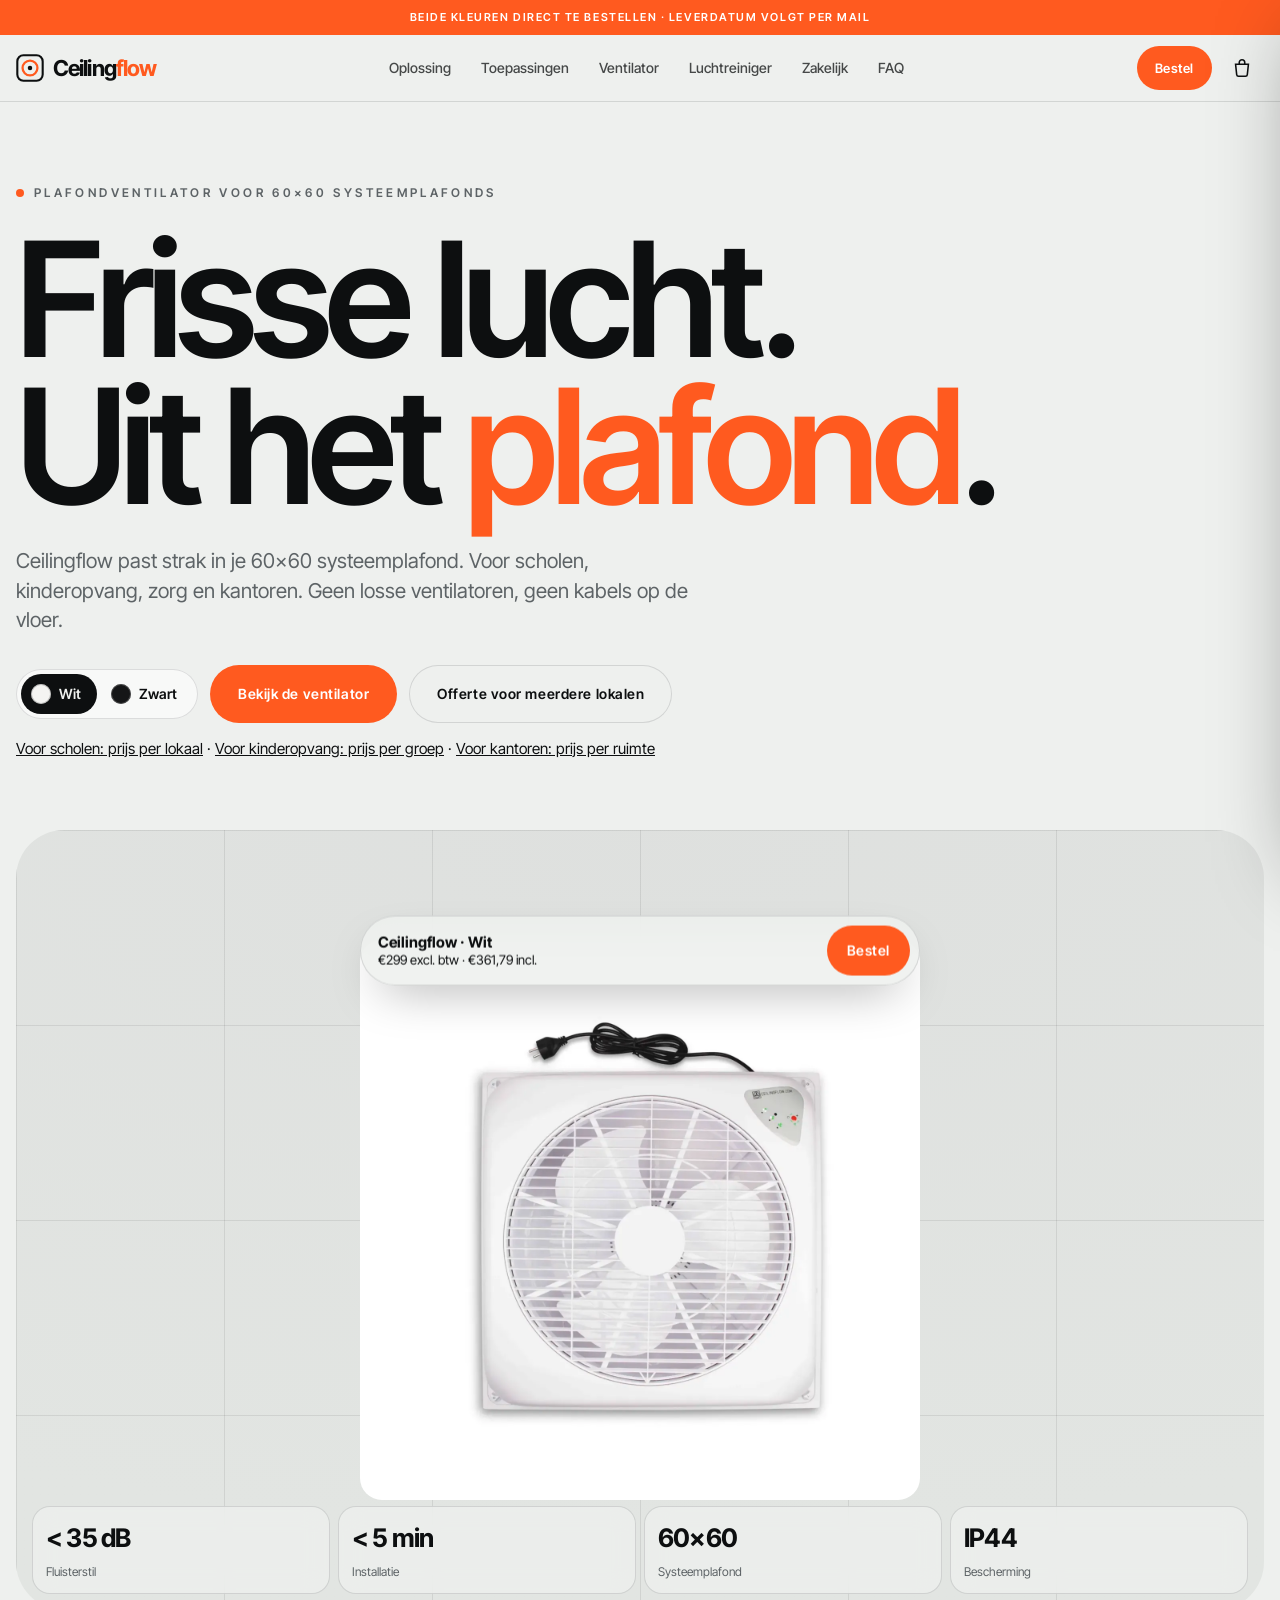
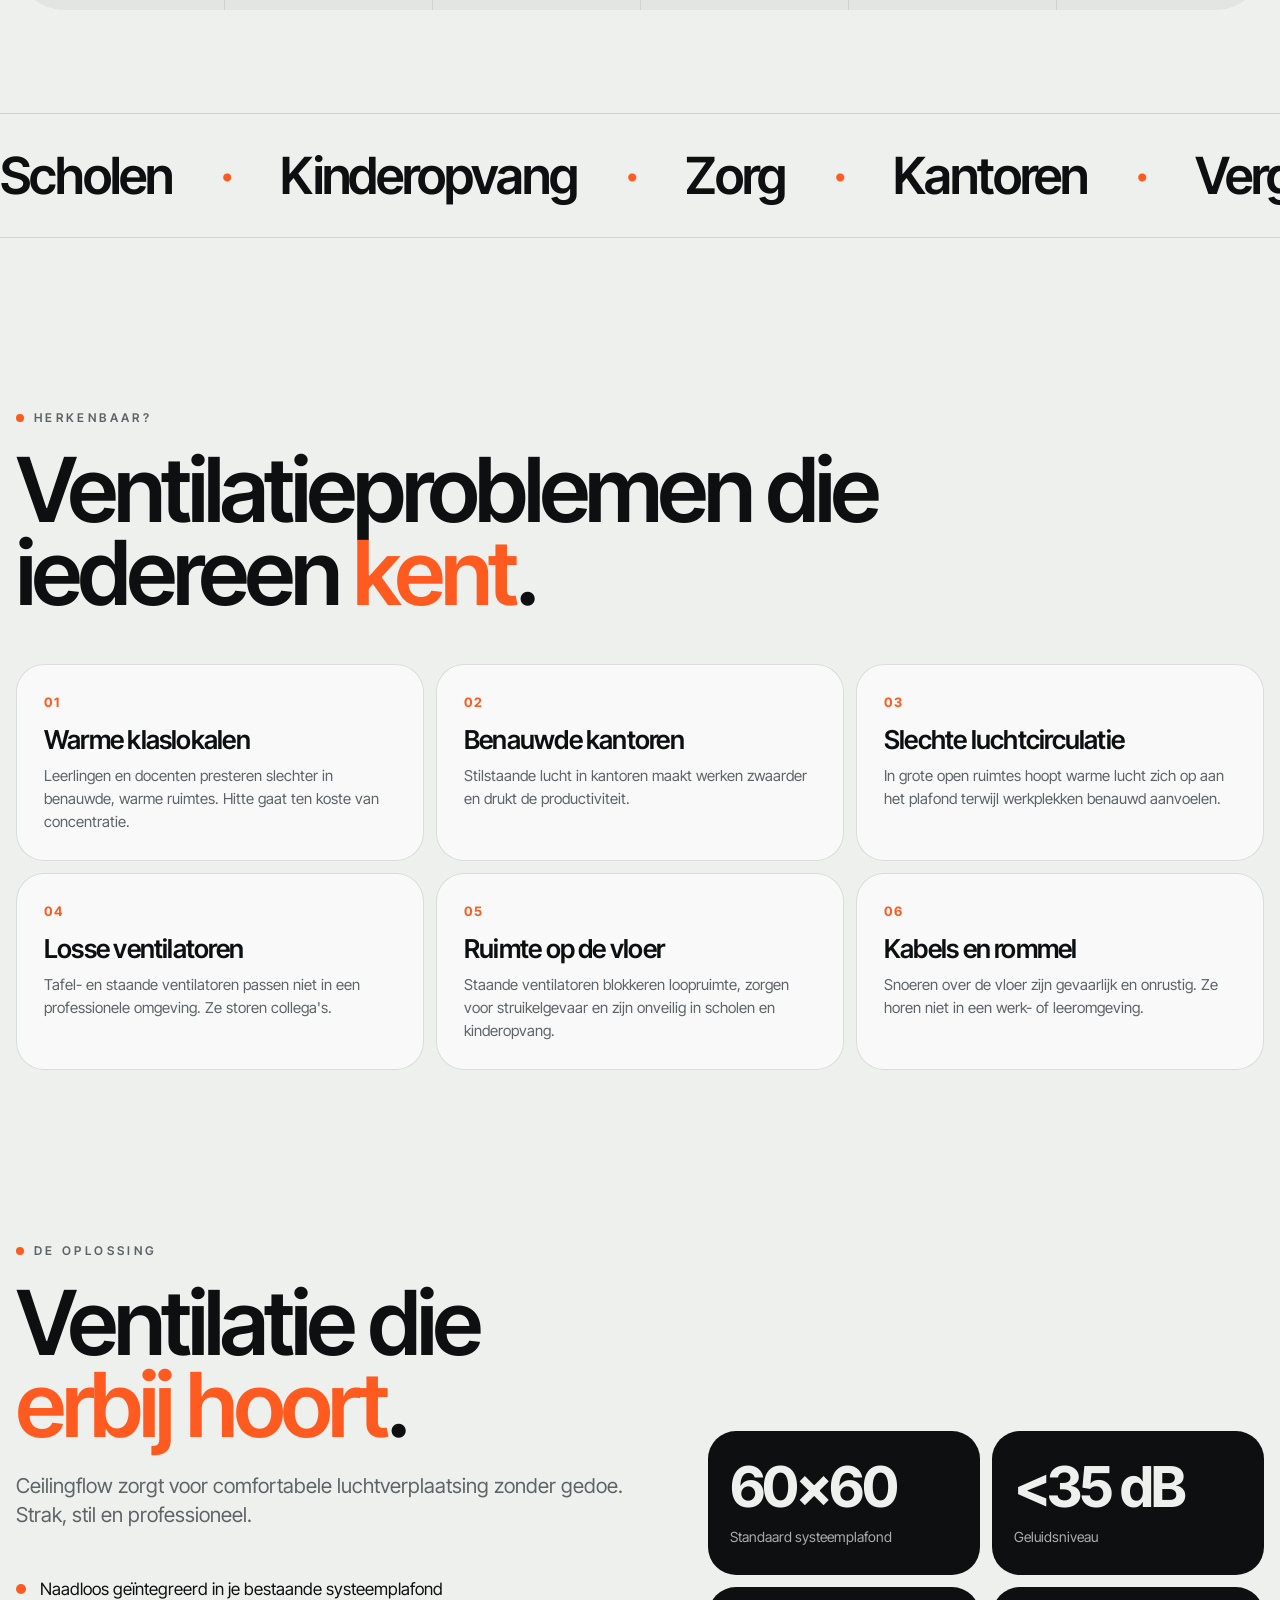
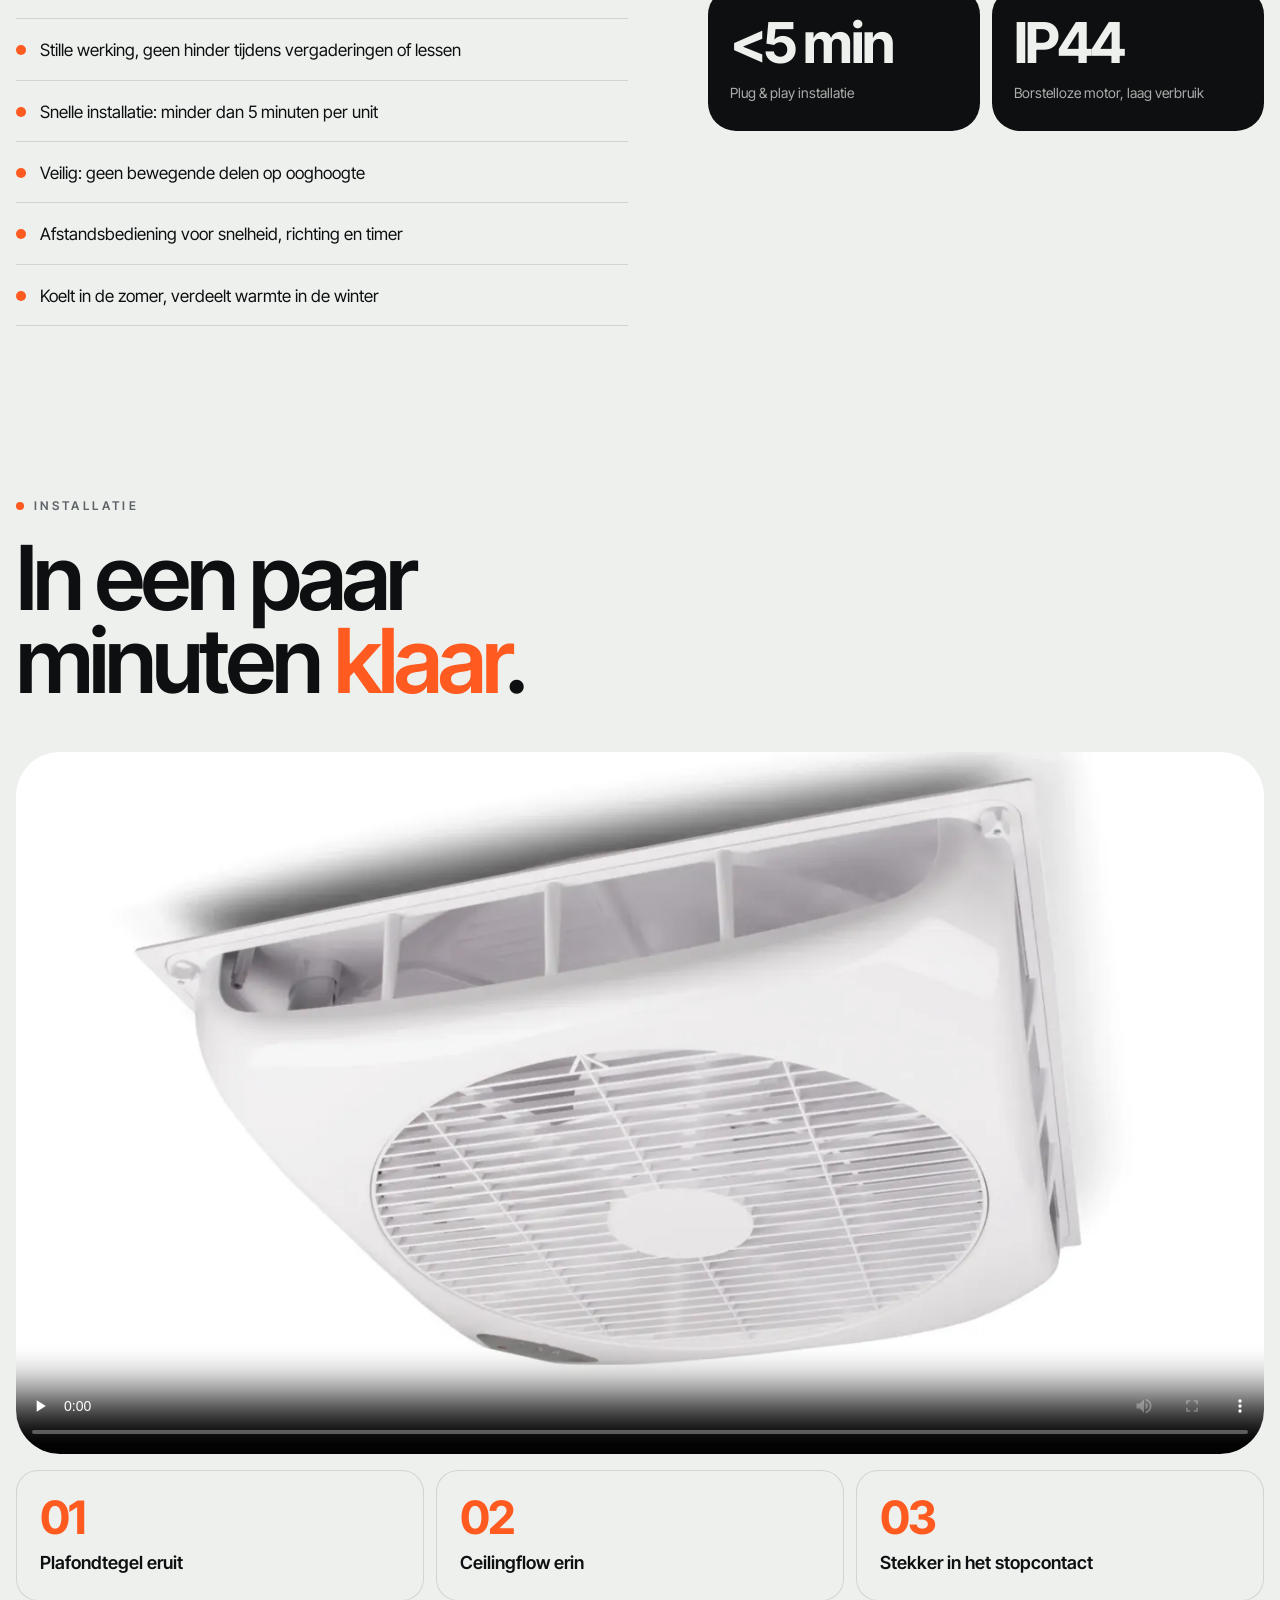
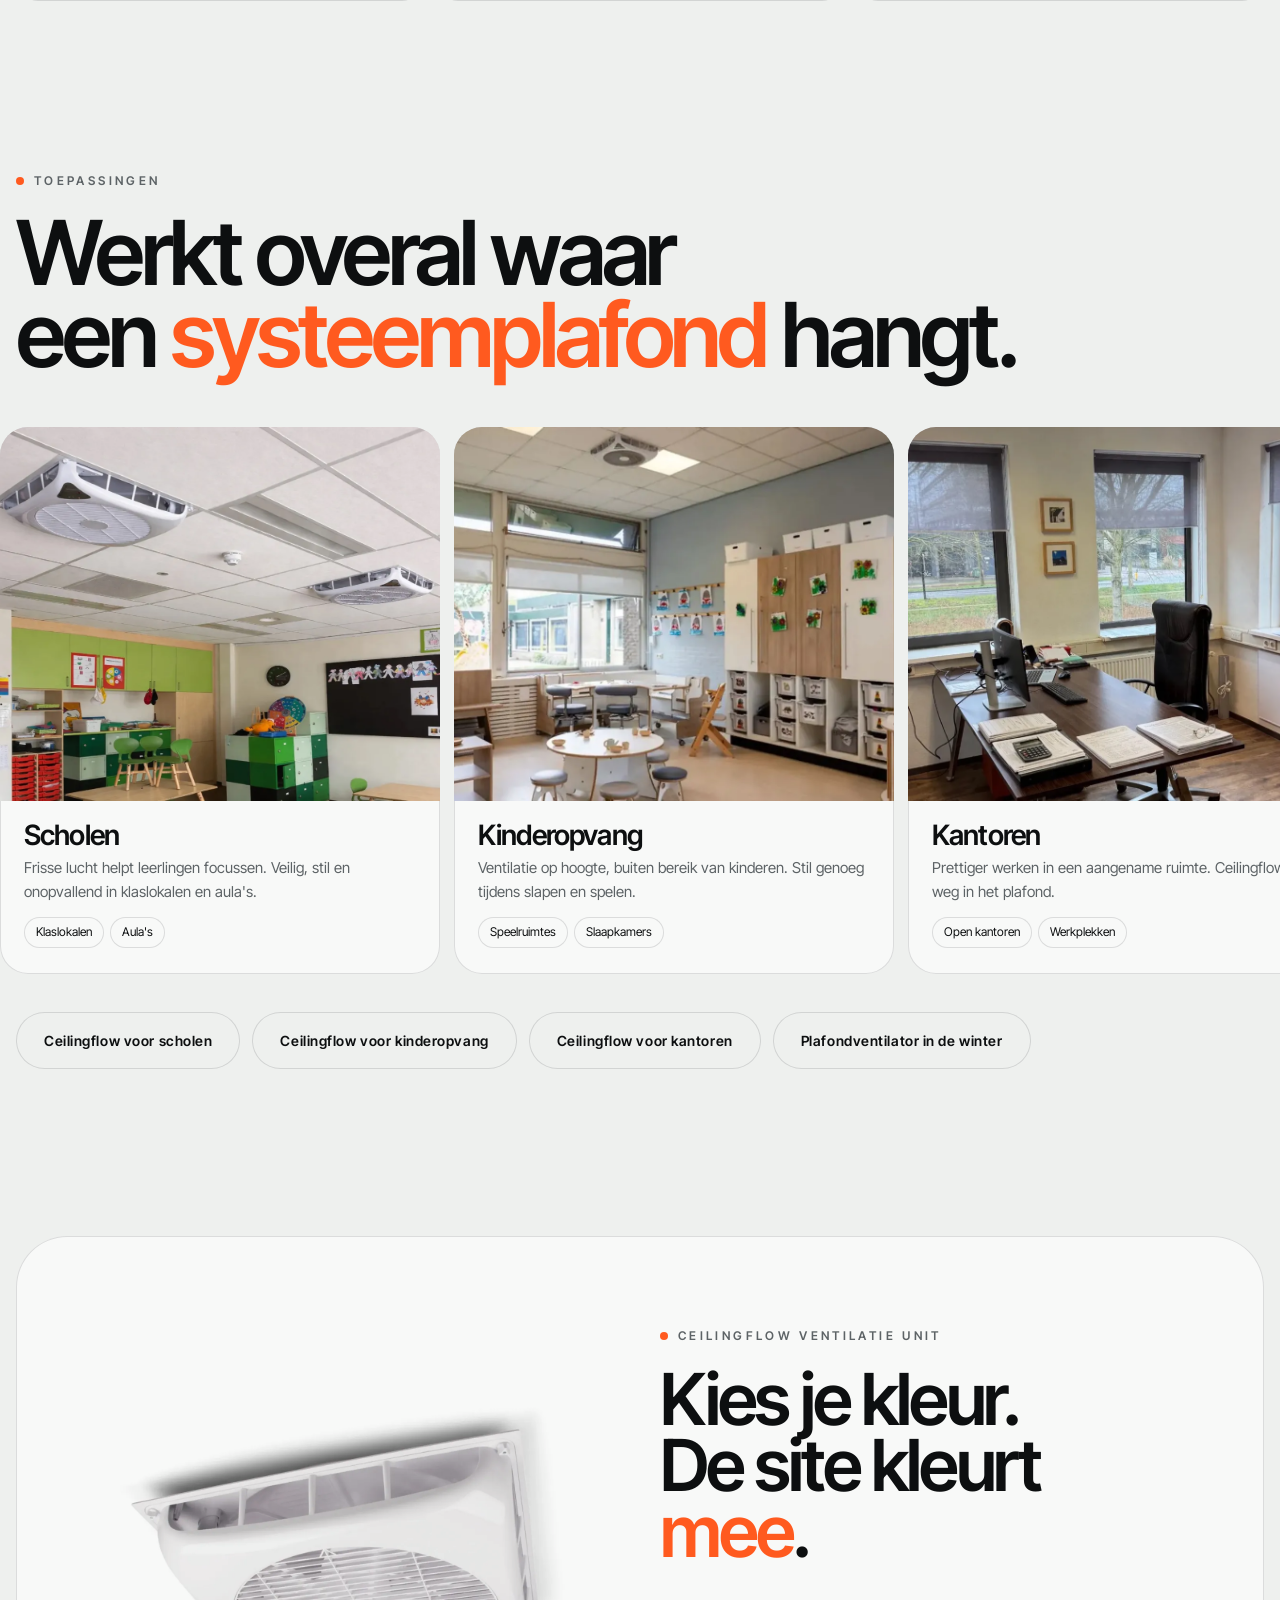
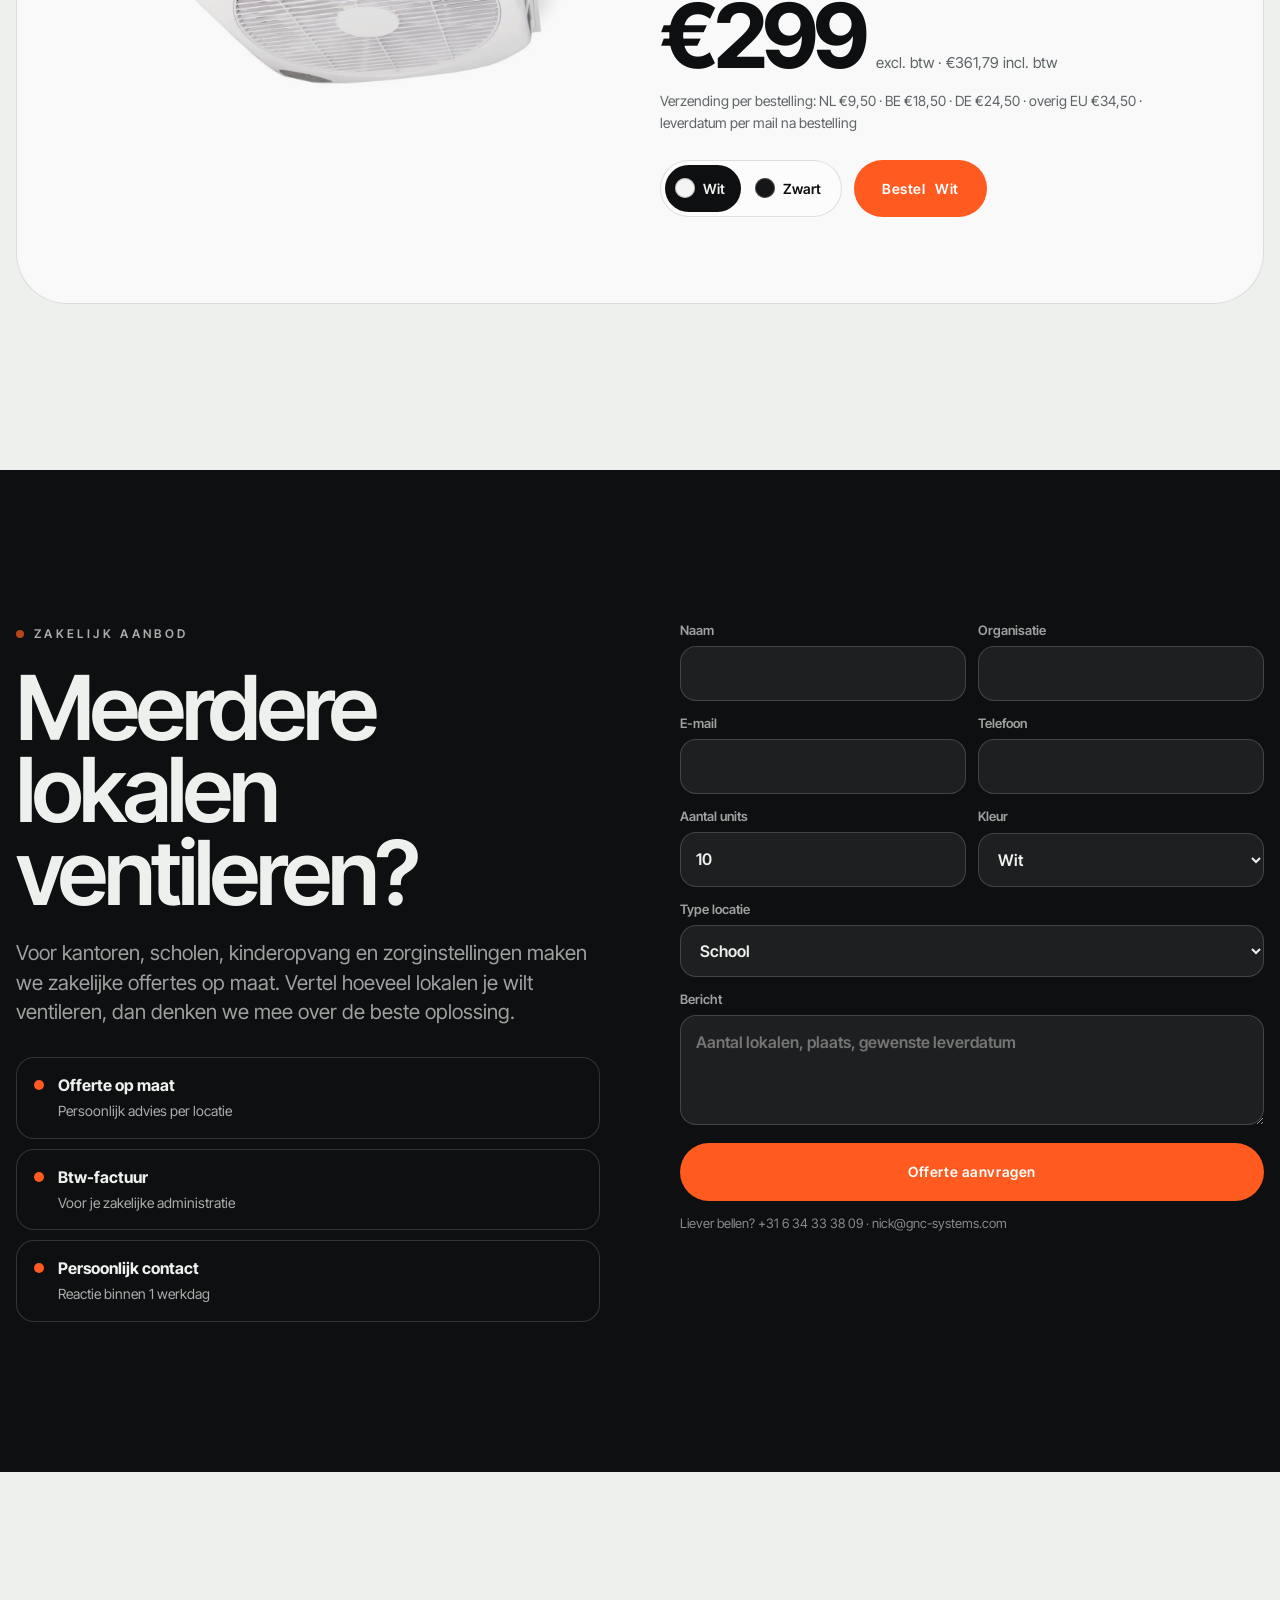
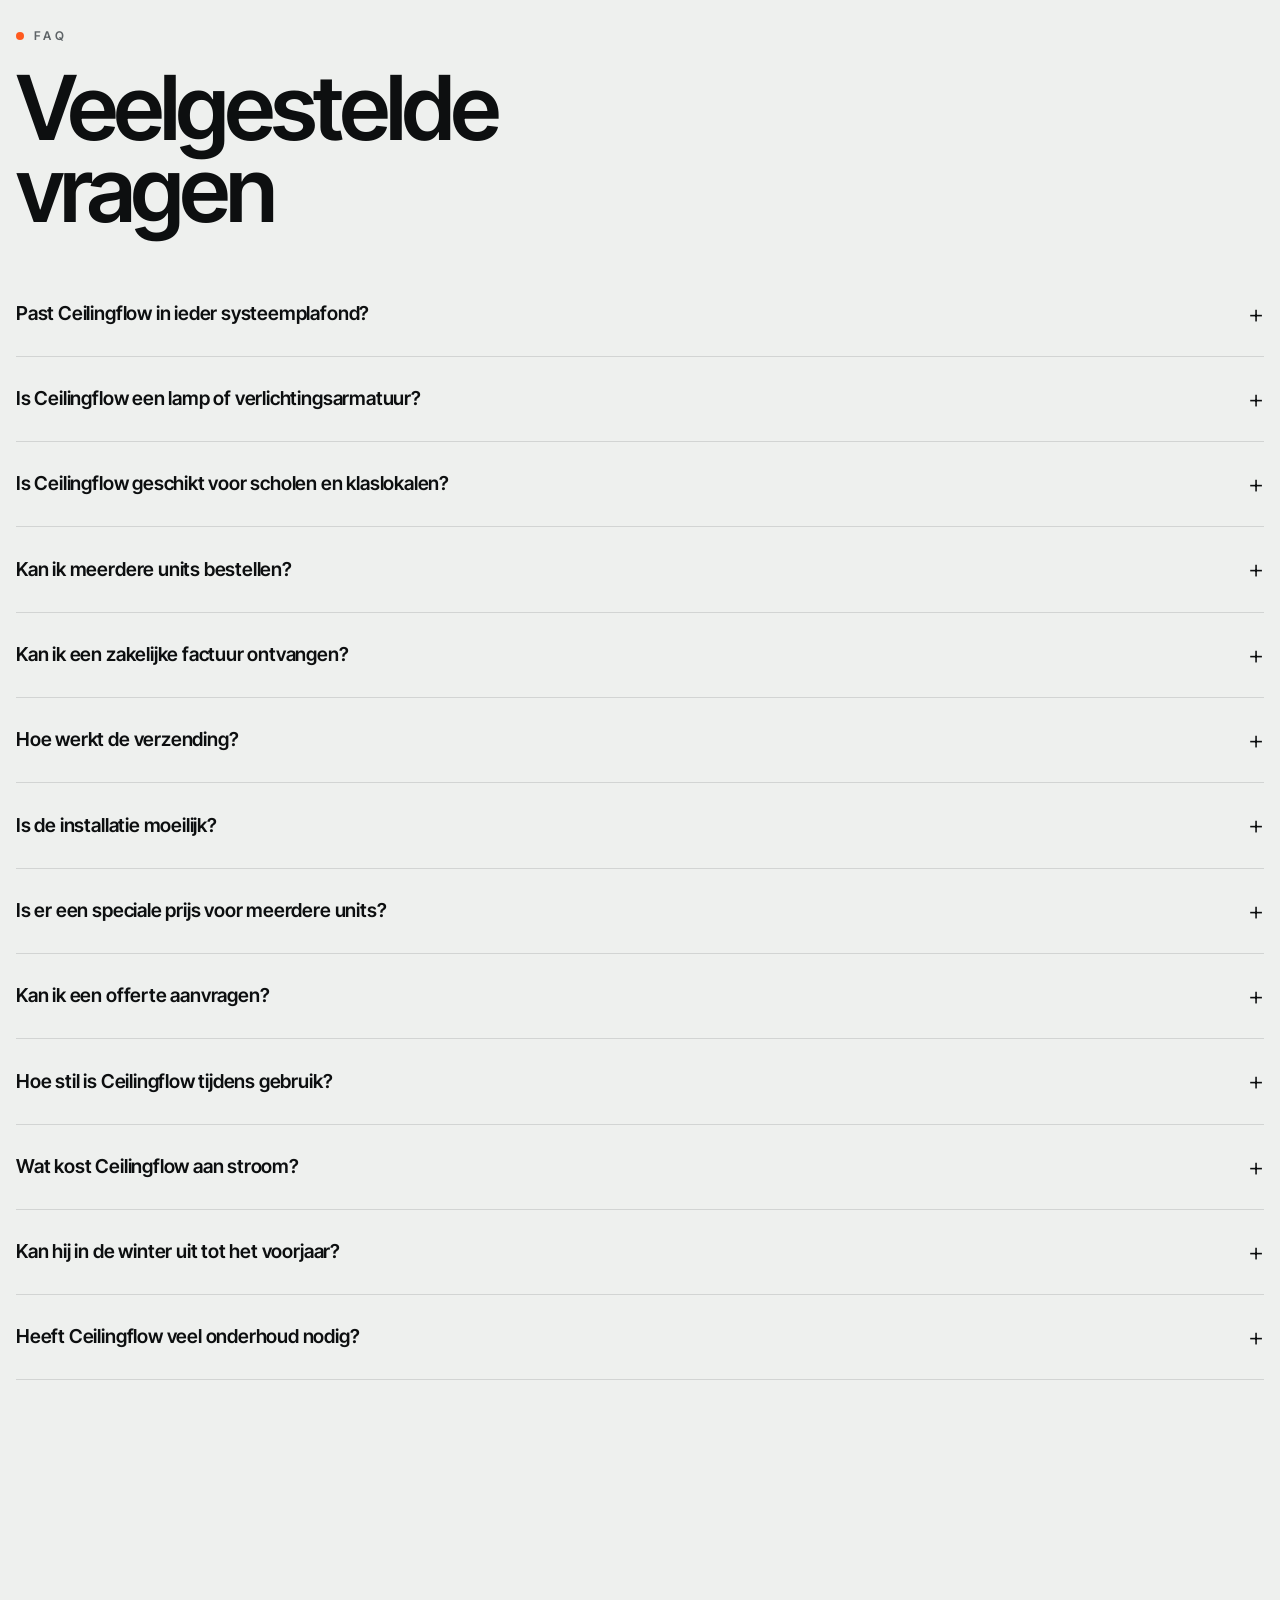
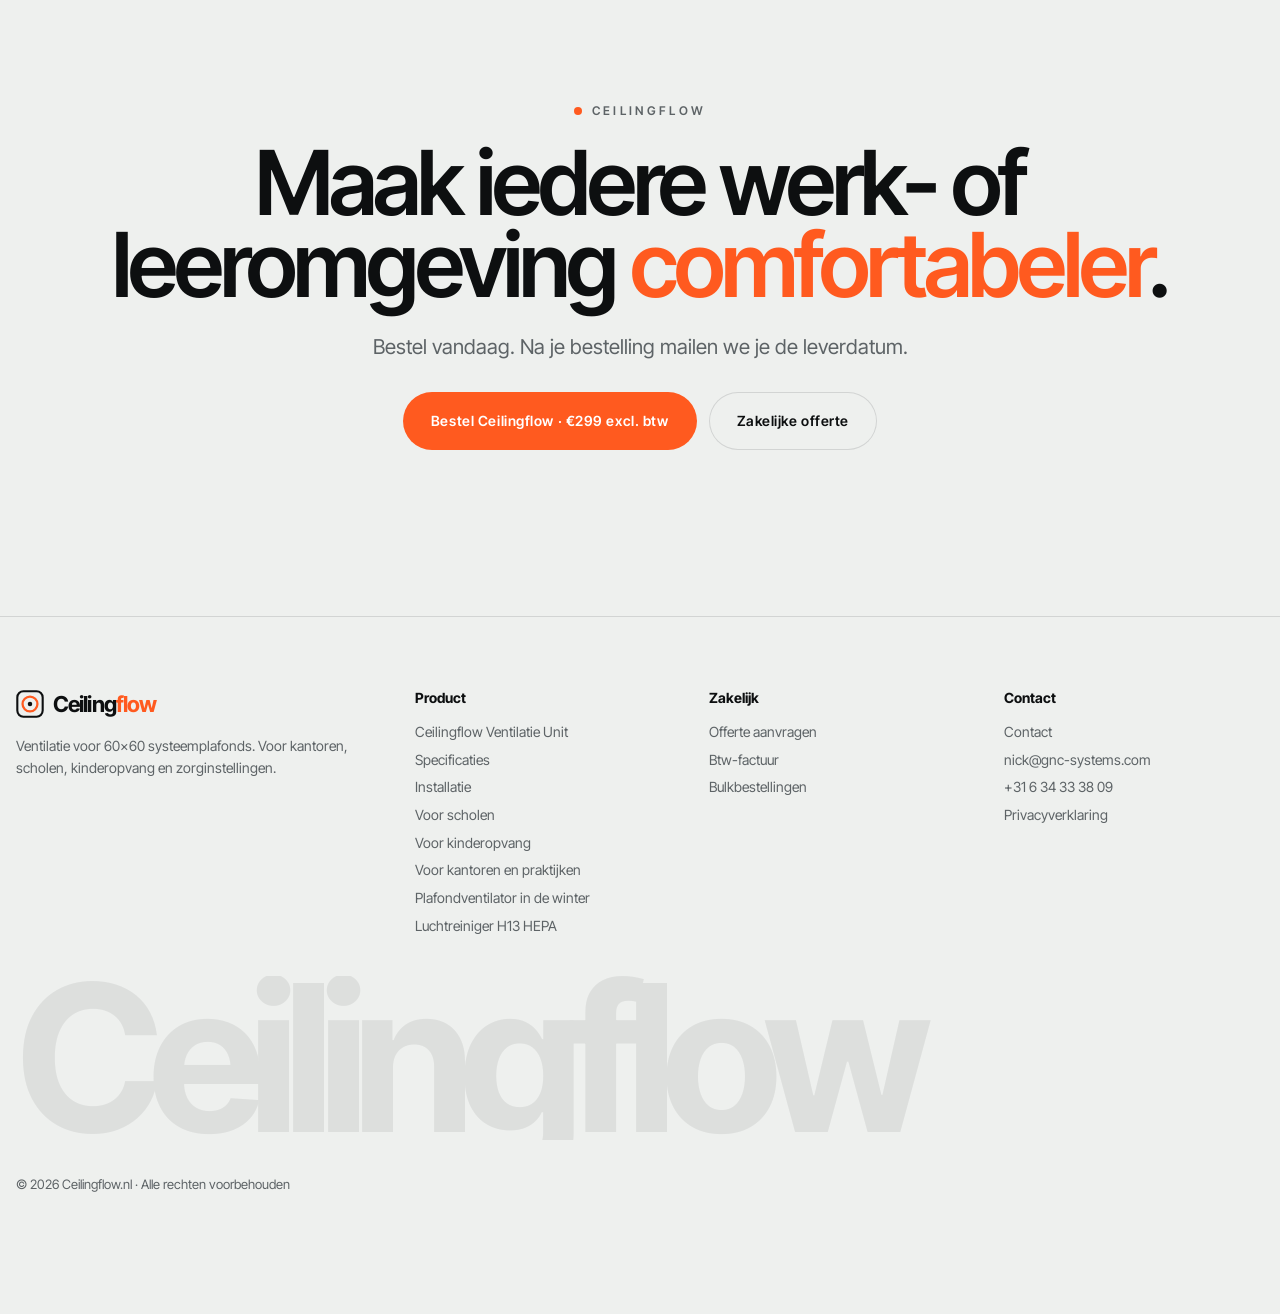
==== commit ce2674e2: "SEO-audit 24 nov: descriptions onder 160 en titles onder 60 tekens, Organization + WebSite in @graph" ====
--- a/index.html
+++ b/index.html
@@ -3,14 +3,14 @@
 <head>
 <meta charset="utf-8">
 <meta name="viewport" content="width=device-width, initial-scale=1, viewport-fit=cover">
-<title>Ceilingflow · Plafondventilator voor 60x60 systeemplafond</title>
-<meta name="description" content="Ceilingflow is de stille plafondventilator voor 60x60 systeemplafonds in scholen, kinderopvang, zorg en kantoren. €299 excl. btw, in Wit en Zwart, installatie in minder dan 5 minuten.">
+<title>Plafondventilator voor 60x60 systeemplafond · Ceilingflow</title>
+<meta name="description" content="Stille plafondventilator voor 60x60 systeemplafonds in scholen, kinderopvang, zorg en kantoren. €299 excl. btw, Wit of Zwart, in minder dan 5 minuten geplaatst.">
 <link rel="canonical" href="https://ceilingflow.nl/">
 <meta property="og:type" content="website">
 <meta property="og:site_name" content="Ceilingflow">
 <meta property="og:locale" content="nl_NL">
-<meta property="og:title" content="Ceilingflow · Plafondventilator voor 60x60 systeemplafond">
-<meta property="og:description" content="Ceilingflow is de stille plafondventilator voor 60x60 systeemplafonds in scholen, kinderopvang, zorg en kantoren. €299 excl. btw, in Wit en Zwart, installatie in minder dan 5 minuten.">
+<meta property="og:title" content="Plafondventilator voor 60x60 systeemplafond · Ceilingflow">
+<meta property="og:description" content="Stille plafondventilator voor 60x60 systeemplafonds in scholen, kinderopvang, zorg en kantoren. €299 excl. btw, Wit of Zwart, in minder dan 5 minuten geplaatst.">
 <meta property="og:url" content="https://ceilingflow.nl/">
 <meta property="og:image" content="https://ceilingflow.nl/img/og.jpg">
 <meta name="twitter:card" content="summary_large_image">
@@ -92,7 +92,7 @@
 .mbar .t b{display:block;font-size:15px}
 .mbar .btn{padding:14px 20px}
 @media(min-width:1000px){.mbar{left:50%;right:auto;width:560px;translate:-50% 0}}
-</style><script type="application/ld+json">{"@context": "https://schema.org", "@type": "Product", "name": "Ceilingflow Ventilatie Unit", "sku": "CF-6060-001", "brand": {"@type": "Brand", "name": "Ceilingflow"}, "description": "Plafondventilator voor 60x60 systeemplafonds. Onder 35 dB, installatie in minder dan 5 minuten, IP44, borstelloze motor, afstandsbediening inbegrepen. Verkrijgbaar in Wit en Zwart.", "image": ["https://ceilingflow.nl/img/wit.webp", "https://ceilingflow.nl/img/zwart.webp"], "color": "Wit, Zwart", "offers": [{"@type": "Offer", "name": "Ceilingflow Wit", "url": "https://ceilingflow.nl/ventilator/?kleur=wit", "priceCurrency": "EUR", "price": "361.79", "priceSpecification": [{"@type": "UnitPriceSpecification", "price": "361.79", "priceCurrency": "EUR", "valueAddedTaxIncluded": true}, {"@type": "UnitPriceSpecification", "price": "299.00", "priceCurrency": "EUR", "valueAddedTaxIncluded": false}], "availability": "https://schema.org/PreOrder", "itemCondition": "https://schema.org/NewCondition", "shippingDetails": [{"@type": "OfferShippingDetails", "shippingRate": {"@type": "MonetaryAmount", "value": "9.50", "currency": "EUR"}, "shippingDestination": [{"@type": "DefinedRegion", "addressCountry": "NL"}]}, {"@type": "OfferShippingDetails", "shippingRate": {"@type": "MonetaryAmount", "value": "18.50", "currency": "EUR"}, "shippingDestination": [{"@type": "DefinedRegion", "addressCountry": "BE"}]}, {"@type": "OfferShippingDetails", "shippingRate": {"@type": "MonetaryAmount", "value": "24.50", "currency": "EUR"}, "shippingDestination": [{"@type": "DefinedRegion", "addressCountry": "DE"}]}]}, {"@type": "Offer", "name": "Ceilingflow Zwart", "url": "https://ceilingflow.nl/ventilator/?kleur=zwart", "priceCurrency": "EUR", "price": "361.79", "priceSpecification": [{"@type": "UnitPriceSpecification", "price": "361.79", "priceCurrency": "EUR", "valueAddedTaxIncluded": true}, {"@type": "UnitPriceSpecification", "price": "299.00", "priceCurrency": "EUR", "valueAddedTaxIncluded": false}], "availability": "https://schema.org/PreOrder", "itemCondition": "https://schema.org/NewCondition", "shippingDetails": [{"@type": "OfferShippingDetails", "shippingRate": {"@type": "MonetaryAmount", "value": "9.50", "currency": "EUR"}, "shippingDestination": [{"@type": "DefinedRegion", "addressCountry": "NL"}]}, {"@type": "OfferShippingDetails", "shippingRate": {"@type": "MonetaryAmount", "value": "18.50", "currency": "EUR"}, "shippingDestination": [{"@type": "DefinedRegion", "addressCountry": "BE"}]}, {"@type": "OfferShippingDetails", "shippingRate": {"@type": "MonetaryAmount", "value": "24.50", "currency": "EUR"}, "shippingDestination": [{"@type": "DefinedRegion", "addressCountry": "DE"}]}]}]}</script><script type="application/ld+json">{"@context": "https://schema.org", "@type": "FAQPage", "mainEntity": [{"@type": "Question", "name": "Past Ceilingflow in ieder systeemplafond?", "acceptedAnswer": {"@type": "Answer", "text": "Ceilingflow is ontworpen voor het standaard 60×60 cm systeemplafond. Dat is het meest gebruikte formaat in kantoren, scholen, zorginstellingen en andere professionele omgevingen. Heb je een afwijkend formaat? Neem dan contact op voor advies."}}, {"@type": "Question", "name": "Is Ceilingflow een lamp of verlichtingsarmatuur?", "acceptedAnswer": {"@type": "Answer", "text": "Nee. Ceilingflow is geen lamp. Het is een ventilatie-oplossing voor het 60×60 systeemplafond die zorgt voor luchtcirculatie, niet voor verlichting. Je plaatst Ceilingflow naast je bestaande verlichting."}}, {"@type": "Question", "name": "Is Ceilingflow geschikt voor scholen en klaslokalen?", "acceptedAnswer": {"@type": "Answer", "text": "Ja. De stille werking stoort niet tijdens lessen of toetsen. De geïntegreerde montage is veilig voor kinderen en de strakke uitstraling past in iedere schoolomgeving."}}, {"@type": "Question", "name": "Kan ik meerdere units bestellen?", "acceptedAnswer": {"@type": "Answer", "text": "Ja, je bestelt eenvoudig meerdere units. Na je bestelling mailen we je de leverdatum. Voor grotere aantallen of maatwerk vraag je een zakelijke offerte aan, dan denken we mee over de beste oplossing voor jouw situatie."}}, {"@type": "Question", "name": "Kan ik een zakelijke factuur ontvangen?", "acceptedAnswer": {"@type": "Answer", "text": "Ja. Je ontvangt altijd een btw-factuur bij je bestelling. Je kunt je KvK-nummer en btw-nummer opgeven bij het bestellen."}}, {"@type": "Question", "name": "Hoe werkt de verzending?", "acceptedAnswer": {"@type": "Answer", "text": "De prijs is €299 excl. btw (€361,79 incl. btw), exclusief verzendkosten. Verzending kost per bestelling, ongeacht het aantal: Nederland €9,50, België €18,50, Duitsland en de rest van West-Europa €24,50, overige EU-landen €34,50. Buiten Europa leveren we alleen op aanvraag via het offerteformulier. Bestellen kan direct: na je bestelling mailen we je de leverdatum."}}, {"@type": "Question", "name": "Is de installatie moeilijk?", "acceptedAnswer": {"@type": "Answer", "text": "Nee. Ceilingflow plaats je in het bestaande 60×60 plafondrooster, net als een verlichtingsarmatuur. Installatie duurt gemiddeld minder dan 5 minuten per unit. Er zijn geen bouwkundige aanpassingen of speciaal gereedschap nodig."}}, {"@type": "Question", "name": "Is er een speciale prijs voor meerdere units?", "acceptedAnswer": {"@type": "Answer", "text": "Bij afname van meerdere units vraag je een zakelijke offerte aan. We maken een offerte op maat. Gebruik het offerteformulier of bel ons direct."}}, {"@type": "Question", "name": "Kan ik een offerte aanvragen?", "acceptedAnswer": {"@type": "Answer", "text": "Ja, via het offerteformulier op deze site. Geef het gewenste aantal units, de locatie en je contactgegevens op. Je krijgt binnen één werkdag een offerte op maat."}}, {"@type": "Question", "name": "Hoe stil is Ceilingflow tijdens gebruik?", "acceptedAnswer": {"@type": "Answer", "text": "Op de laagste stand werkt Ceilingflow op 35 dB(A), vergelijkbaar met een zachte fluisterstem. Geschikt tijdens vergaderingen, lessen, behandelingen en in slaapruimtes van de kinderopvang. Op de hoogste stand is het 47 dB(A): die hoor je wel, bedoeld voor warme middagen. De stand kies je zelf met de afstandsbediening."}}, {"@type": "Question", "name": "Wat kost Ceilingflow aan stroom?", "acceptedAnswer": {"@type": "Answer", "text": "Weinig. Op de laagste stand gebruikt hij 27 W, op de hoogste 41 W. Een werkdag van 8 uur op de hoogste stand is ongeveer 0,33 kWh. Vermenigvuldig dat met je eigen stroomtarief en je weet wat een unit per dag kost. Hij gaat in het stopcontact (220 tot 230 V), een aparte groep is niet nodig."}}, {"@type": "Question", "name": "Kan hij in de winter uit tot het voorjaar?", "acceptedAnswer": {"@type": "Answer", "text": "Laat hem liever aan op de laagste stand. Warme lucht van de verwarming stijgt naar het plafond; op de laagste stand brengt Ceilingflow die warmte terug naar werkhoogte zonder dat je een koele luchtstroom voelt. Hoe hoger de ruimte, hoe groter het effect. Meer uitleg staat op ceilingflow.nl/winter/."}}, {"@type": "Question", "name": "Heeft Ceilingflow veel onderhoud nodig?", "acceptedAnswer": {"@type": "Answer", "text": "Het onderhoud is minimaal. De luchtinlaat een paar keer per jaar reinigen is genoeg. Er zijn geen slijtende onderdelen die regelmatig vervangen moeten worden."}}]}</script><script type="application/ld+json">{"@context":"https://schema.org","@type":"Organization","name":"Ceilingflow","url":"https://ceilingflow.nl/","email":"nick@gnc-systems.com","telephone":"+31 6 34 33 38 09"}</script>
+</style><script type="application/ld+json">{"@context": "https://schema.org", "@type": "Product", "name": "Ceilingflow Ventilatie Unit", "sku": "CF-6060-001", "brand": {"@type": "Brand", "name": "Ceilingflow"}, "description": "Plafondventilator voor 60x60 systeemplafonds. Onder 35 dB, installatie in minder dan 5 minuten, IP44, borstelloze motor, afstandsbediening inbegrepen. Verkrijgbaar in Wit en Zwart.", "image": ["https://ceilingflow.nl/img/wit.webp", "https://ceilingflow.nl/img/zwart.webp"], "color": "Wit, Zwart", "offers": [{"@type": "Offer", "name": "Ceilingflow Wit", "url": "https://ceilingflow.nl/ventilator/?kleur=wit", "priceCurrency": "EUR", "price": "361.79", "priceSpecification": [{"@type": "UnitPriceSpecification", "price": "361.79", "priceCurrency": "EUR", "valueAddedTaxIncluded": true}, {"@type": "UnitPriceSpecification", "price": "299.00", "priceCurrency": "EUR", "valueAddedTaxIncluded": false}], "availability": "https://schema.org/PreOrder", "itemCondition": "https://schema.org/NewCondition", "shippingDetails": [{"@type": "OfferShippingDetails", "shippingRate": {"@type": "MonetaryAmount", "value": "9.50", "currency": "EUR"}, "shippingDestination": [{"@type": "DefinedRegion", "addressCountry": "NL"}]}, {"@type": "OfferShippingDetails", "shippingRate": {"@type": "MonetaryAmount", "value": "18.50", "currency": "EUR"}, "shippingDestination": [{"@type": "DefinedRegion", "addressCountry": "BE"}]}, {"@type": "OfferShippingDetails", "shippingRate": {"@type": "MonetaryAmount", "value": "24.50", "currency": "EUR"}, "shippingDestination": [{"@type": "DefinedRegion", "addressCountry": "DE"}]}]}, {"@type": "Offer", "name": "Ceilingflow Zwart", "url": "https://ceilingflow.nl/ventilator/?kleur=zwart", "priceCurrency": "EUR", "price": "361.79", "priceSpecification": [{"@type": "UnitPriceSpecification", "price": "361.79", "priceCurrency": "EUR", "valueAddedTaxIncluded": true}, {"@type": "UnitPriceSpecification", "price": "299.00", "priceCurrency": "EUR", "valueAddedTaxIncluded": false}], "availability": "https://schema.org/PreOrder", "itemCondition": "https://schema.org/NewCondition", "shippingDetails": [{"@type": "OfferShippingDetails", "shippingRate": {"@type": "MonetaryAmount", "value": "9.50", "currency": "EUR"}, "shippingDestination": [{"@type": "DefinedRegion", "addressCountry": "NL"}]}, {"@type": "OfferShippingDetails", "shippingRate": {"@type": "MonetaryAmount", "value": "18.50", "currency": "EUR"}, "shippingDestination": [{"@type": "DefinedRegion", "addressCountry": "BE"}]}, {"@type": "OfferShippingDetails", "shippingRate": {"@type": "MonetaryAmount", "value": "24.50", "currency": "EUR"}, "shippingDestination": [{"@type": "DefinedRegion", "addressCountry": "DE"}]}]}]}</script><script type="application/ld+json">{"@context": "https://schema.org", "@type": "FAQPage", "mainEntity": [{"@type": "Question", "name": "Past Ceilingflow in ieder systeemplafond?", "acceptedAnswer": {"@type": "Answer", "text": "Ceilingflow is ontworpen voor het standaard 60×60 cm systeemplafond. Dat is het meest gebruikte formaat in kantoren, scholen, zorginstellingen en andere professionele omgevingen. Heb je een afwijkend formaat? Neem dan contact op voor advies."}}, {"@type": "Question", "name": "Is Ceilingflow een lamp of verlichtingsarmatuur?", "acceptedAnswer": {"@type": "Answer", "text": "Nee. Ceilingflow is geen lamp. Het is een ventilatie-oplossing voor het 60×60 systeemplafond die zorgt voor luchtcirculatie, niet voor verlichting. Je plaatst Ceilingflow naast je bestaande verlichting."}}, {"@type": "Question", "name": "Is Ceilingflow geschikt voor scholen en klaslokalen?", "acceptedAnswer": {"@type": "Answer", "text": "Ja. De stille werking stoort niet tijdens lessen of toetsen. De geïntegreerde montage is veilig voor kinderen en de strakke uitstraling past in iedere schoolomgeving."}}, {"@type": "Question", "name": "Kan ik meerdere units bestellen?", "acceptedAnswer": {"@type": "Answer", "text": "Ja, je bestelt eenvoudig meerdere units. Na je bestelling mailen we je de leverdatum. Voor grotere aantallen of maatwerk vraag je een zakelijke offerte aan, dan denken we mee over de beste oplossing voor jouw situatie."}}, {"@type": "Question", "name": "Kan ik een zakelijke factuur ontvangen?", "acceptedAnswer": {"@type": "Answer", "text": "Ja. Je ontvangt altijd een btw-factuur bij je bestelling. Je kunt je KvK-nummer en btw-nummer opgeven bij het bestellen."}}, {"@type": "Question", "name": "Hoe werkt de verzending?", "acceptedAnswer": {"@type": "Answer", "text": "De prijs is €299 excl. btw (€361,79 incl. btw), exclusief verzendkosten. Verzending kost per bestelling, ongeacht het aantal: Nederland €9,50, België €18,50, Duitsland en de rest van West-Europa €24,50, overige EU-landen €34,50. Buiten Europa leveren we alleen op aanvraag via het offerteformulier. Bestellen kan direct: na je bestelling mailen we je de leverdatum."}}, {"@type": "Question", "name": "Is de installatie moeilijk?", "acceptedAnswer": {"@type": "Answer", "text": "Nee. Ceilingflow plaats je in het bestaande 60×60 plafondrooster, net als een verlichtingsarmatuur. Installatie duurt gemiddeld minder dan 5 minuten per unit. Er zijn geen bouwkundige aanpassingen of speciaal gereedschap nodig."}}, {"@type": "Question", "name": "Is er een speciale prijs voor meerdere units?", "acceptedAnswer": {"@type": "Answer", "text": "Bij afname van meerdere units vraag je een zakelijke offerte aan. We maken een offerte op maat. Gebruik het offerteformulier of bel ons direct."}}, {"@type": "Question", "name": "Kan ik een offerte aanvragen?", "acceptedAnswer": {"@type": "Answer", "text": "Ja, via het offerteformulier op deze site. Geef het gewenste aantal units, de locatie en je contactgegevens op. Je krijgt binnen één werkdag een offerte op maat."}}, {"@type": "Question", "name": "Hoe stil is Ceilingflow tijdens gebruik?", "acceptedAnswer": {"@type": "Answer", "text": "Op de laagste stand werkt Ceilingflow op 35 dB(A), vergelijkbaar met een zachte fluisterstem. Geschikt tijdens vergaderingen, lessen, behandelingen en in slaapruimtes van de kinderopvang. Op de hoogste stand is het 47 dB(A): die hoor je wel, bedoeld voor warme middagen. De stand kies je zelf met de afstandsbediening."}}, {"@type": "Question", "name": "Wat kost Ceilingflow aan stroom?", "acceptedAnswer": {"@type": "Answer", "text": "Weinig. Op de laagste stand gebruikt hij 27 W, op de hoogste 41 W. Een werkdag van 8 uur op de hoogste stand is ongeveer 0,33 kWh. Vermenigvuldig dat met je eigen stroomtarief en je weet wat een unit per dag kost. Hij gaat in het stopcontact (220 tot 230 V), een aparte groep is niet nodig."}}, {"@type": "Question", "name": "Kan hij in de winter uit tot het voorjaar?", "acceptedAnswer": {"@type": "Answer", "text": "Laat hem liever aan op de laagste stand. Warme lucht van de verwarming stijgt naar het plafond; op de laagste stand brengt Ceilingflow die warmte terug naar werkhoogte zonder dat je een koele luchtstroom voelt. Hoe hoger de ruimte, hoe groter het effect. Meer uitleg staat op ceilingflow.nl/winter/."}}, {"@type": "Question", "name": "Heeft Ceilingflow veel onderhoud nodig?", "acceptedAnswer": {"@type": "Answer", "text": "Het onderhoud is minimaal. De luchtinlaat een paar keer per jaar reinigen is genoeg. Er zijn geen slijtende onderdelen die regelmatig vervangen moeten worden."}}]}</script><script type="application/ld+json">{"@context": "https://schema.org", "@graph": [{"@type": "Organization", "@id": "https://ceilingflow.nl/#org", "name": "Ceilingflow", "url": "https://ceilingflow.nl/", "logo": "https://ceilingflow.nl/img/logo.png", "email": "nick@gnc-systems.com", "telephone": "+31634333809", "sameAs": ["https://www.linkedin.com/company/ceilingflow/"], "contactPoint": {"@type": "ContactPoint", "contactType": "sales", "telephone": "+31634333809", "email": "nick@gnc-systems.com", "availableLanguage": "nl"}}, {"@type": "WebSite", "@id": "https://ceilingflow.nl/#website", "name": "Ceilingflow", "url": "https://ceilingflow.nl/", "inLanguage": "nl", "publisher": {"@id": "https://ceilingflow.nl/#org"}}]}</script>
 </head>
 <body>
 <div class="topbar">Beide kleuren direct te bestellen · leverdatum volgt per mail</div>
@@ -219,7 +219,7 @@
   <div><a class="logo" href="/" style="color:var(--ink)"><svg viewBox="0 0 32 32" aria-hidden="true"><rect x="1.5" y="1.5" width="29" height="29" rx="7" fill="none" stroke="currentColor" stroke-width="2.4"/><circle cx="16" cy="16" r="8.5" fill="none" stroke="#ff5a1f" stroke-width="2.6"/><circle cx="16" cy="16" r="2.6" fill="currentColor"/></svg><span>Ceiling<i>flow</i></span></a><p style="margin-top:14px;max-width:26em">Ventilatie voor 60×60 systeemplafonds. Voor kantoren, scholen, kinderopvang en zorginstellingen.</p></div>
   <div><h4>Product</h4><ul><li><a href="/ventilator/">Ceilingflow Ventilatie Unit</a></li><li><a href="/ventilator/#specs">Specificaties</a></li><li><a href="/#installatie">Installatie</a></li><li><a href="/scholen/">Voor scholen</a></li><li><a href="/kinderopvang/">Voor kinderopvang</a></li><li><a href="/kantoor/">Voor kantoren en praktijken</a></li><li><a href="/winter/">Plafondventilator in de winter</a></li><li><a href="/luchtreiniger/">Luchtreiniger H13 HEPA</a></li></ul></div>
   <div><h4>Zakelijk</h4><ul><li><a href="/#offerte">Offerte aanvragen</a></li><li>Btw-factuur</li><li>Bulkbestellingen</li></ul></div>
-  <div><h4>Contact</h4><ul><li><a href="mailto:nick@gnc-systems.com">nick@gnc-systems.com</a></li><li><a href="tel:+31634333809">+31 6 34 33 38 09</a></li></ul></div>
+  <div><h4>Contact</h4><ul><li><a href="/contact/">Contact</a></li><li><a href="mailto:nick@gnc-systems.com">nick@gnc-systems.com</a></li><li><a href="tel:+31634333809">+31 6 34 33 38 09</a></li><li><a href="/privacy/">Privacyverklaring</a></li></ul></div>
   <div class="big" aria-hidden="true">Ceilingflow</div>
   <p style="grid-column:1/-1;font-size:13px">© 2026 Ceilingflow.nl · Alle rechten voorbehouden</p>
 </div></footer>
